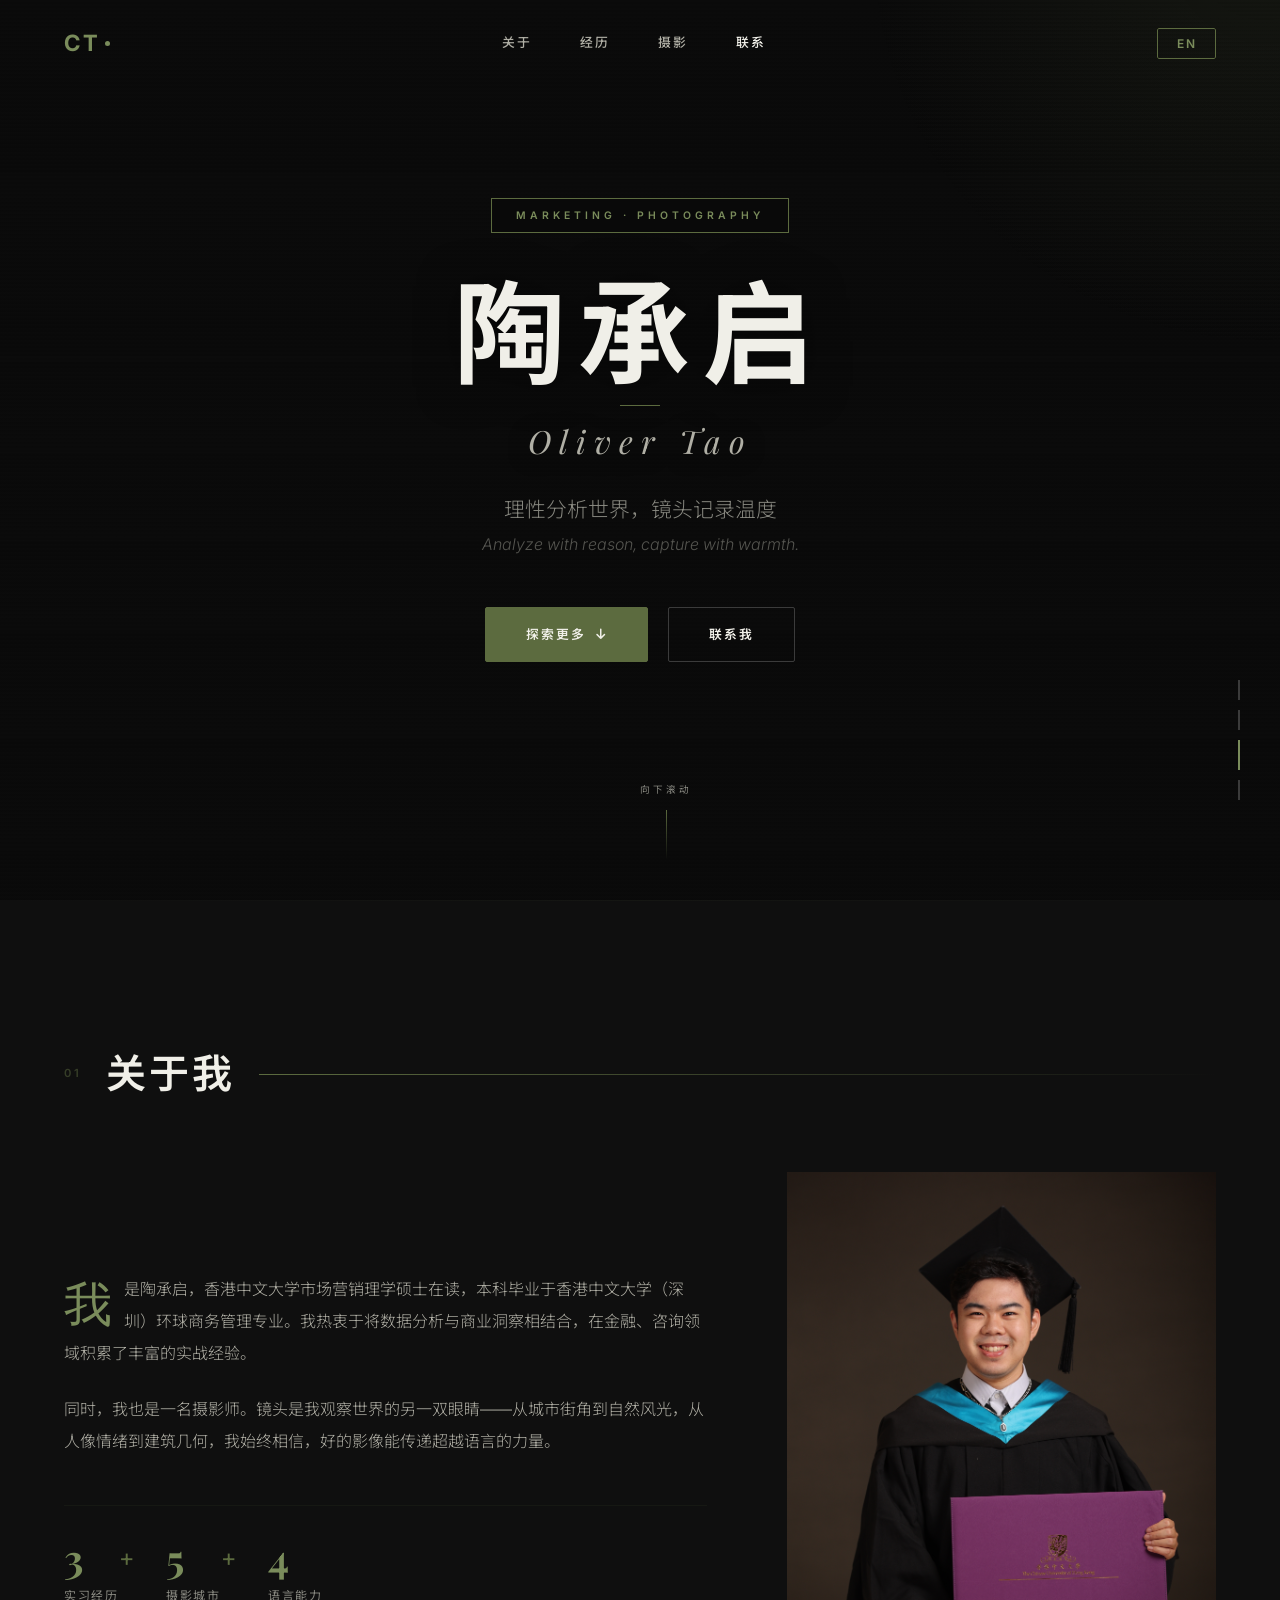
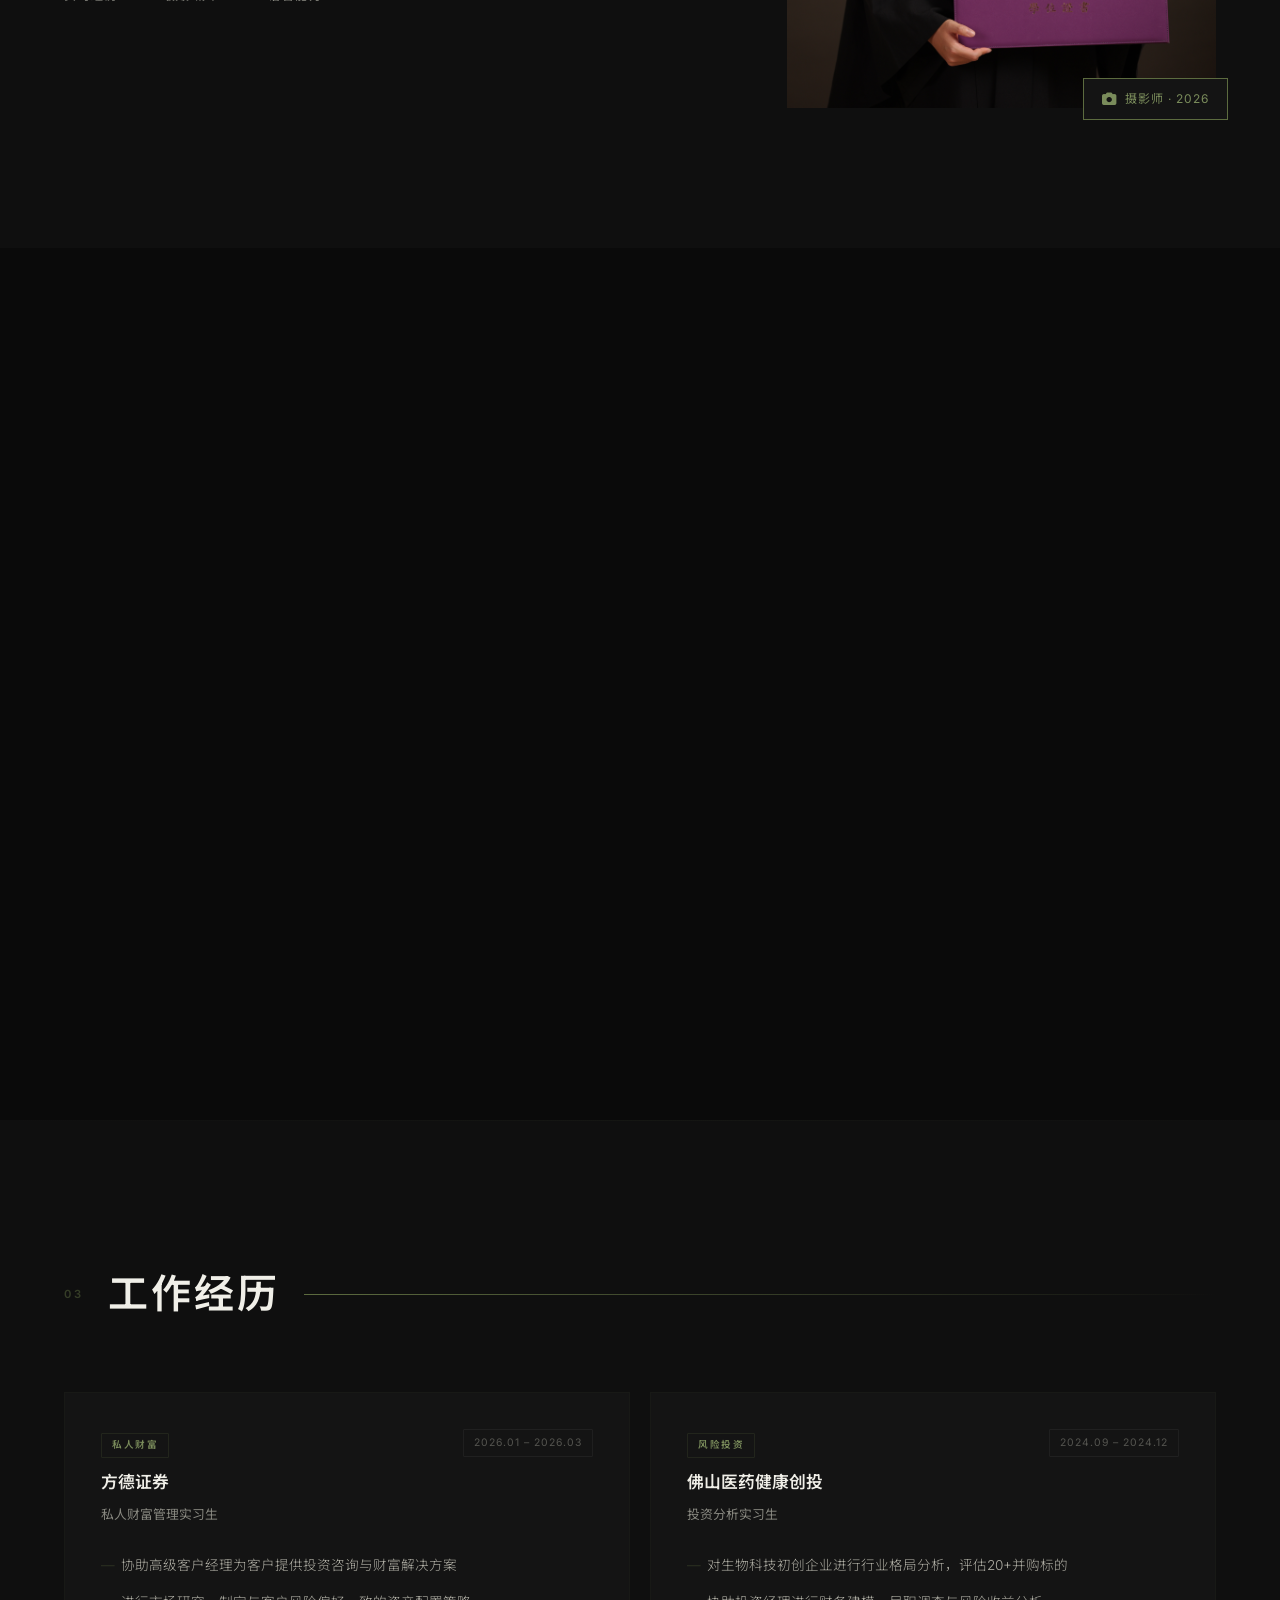
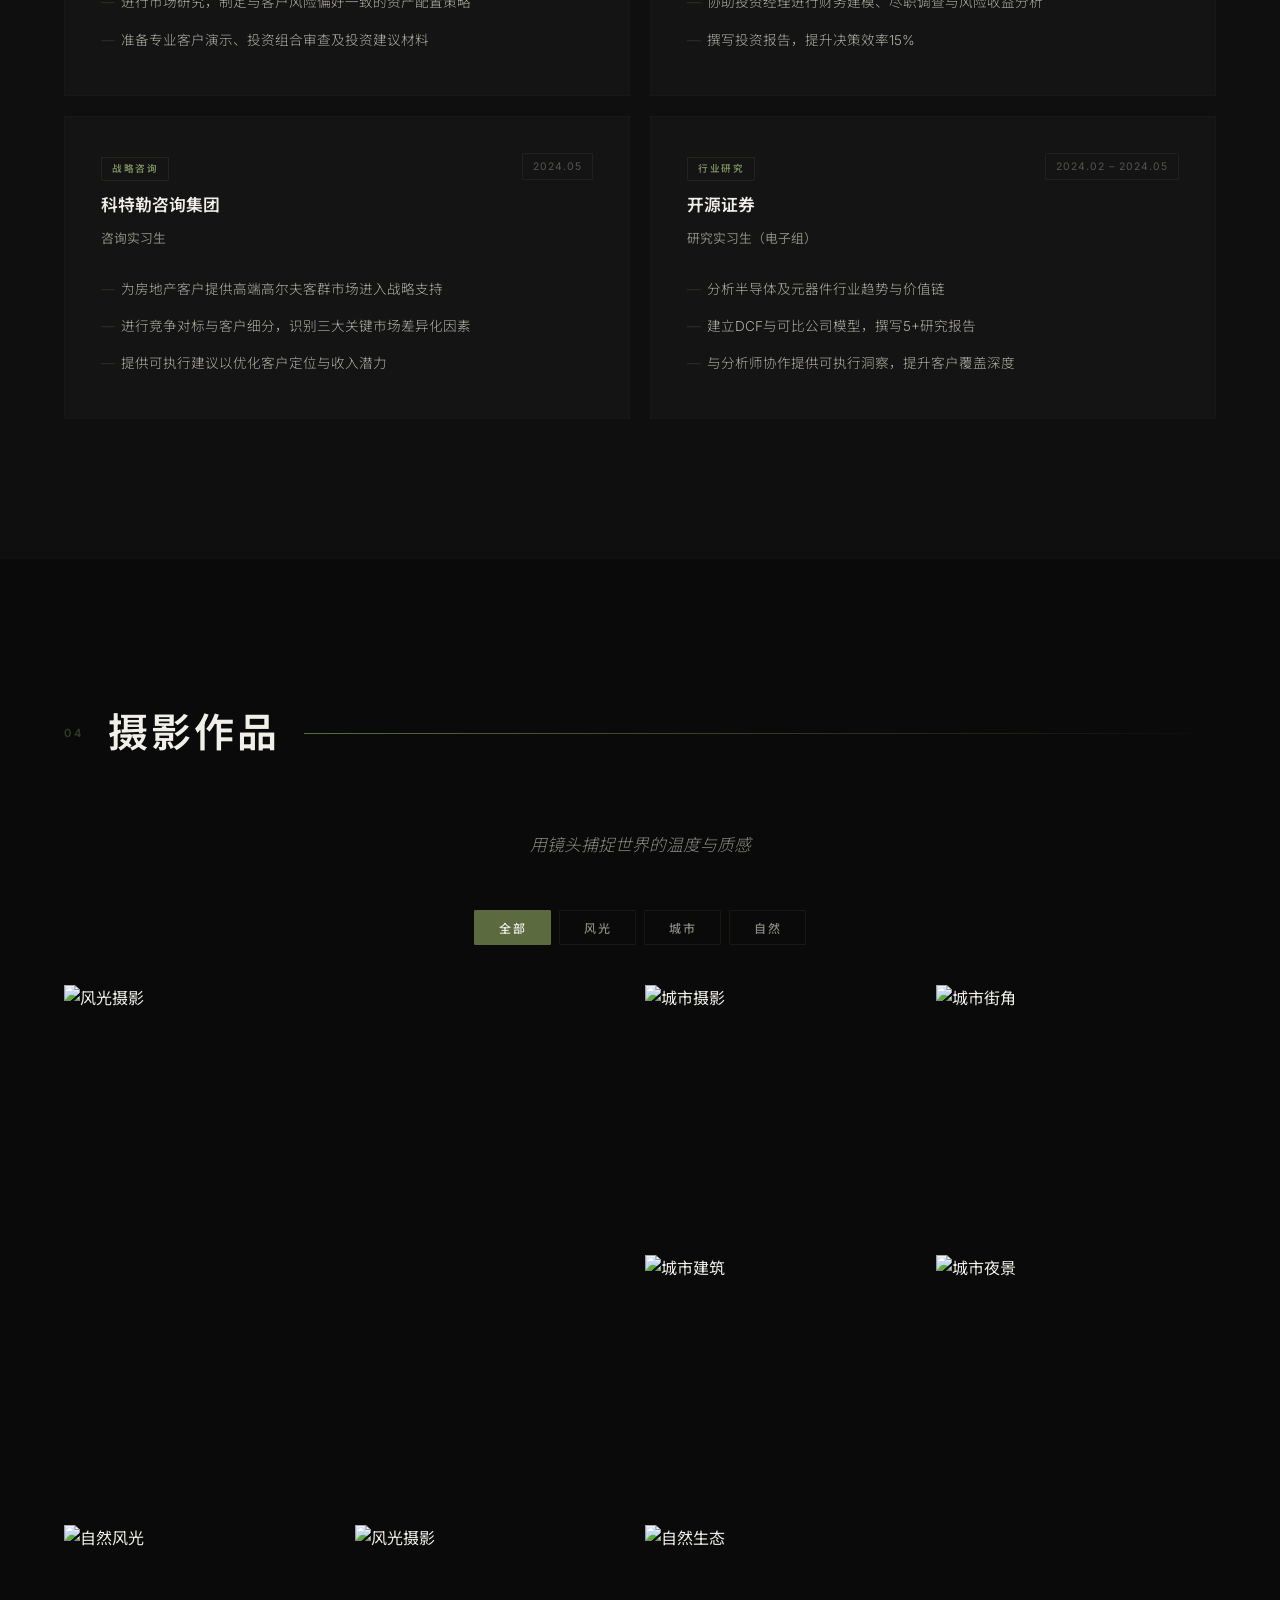
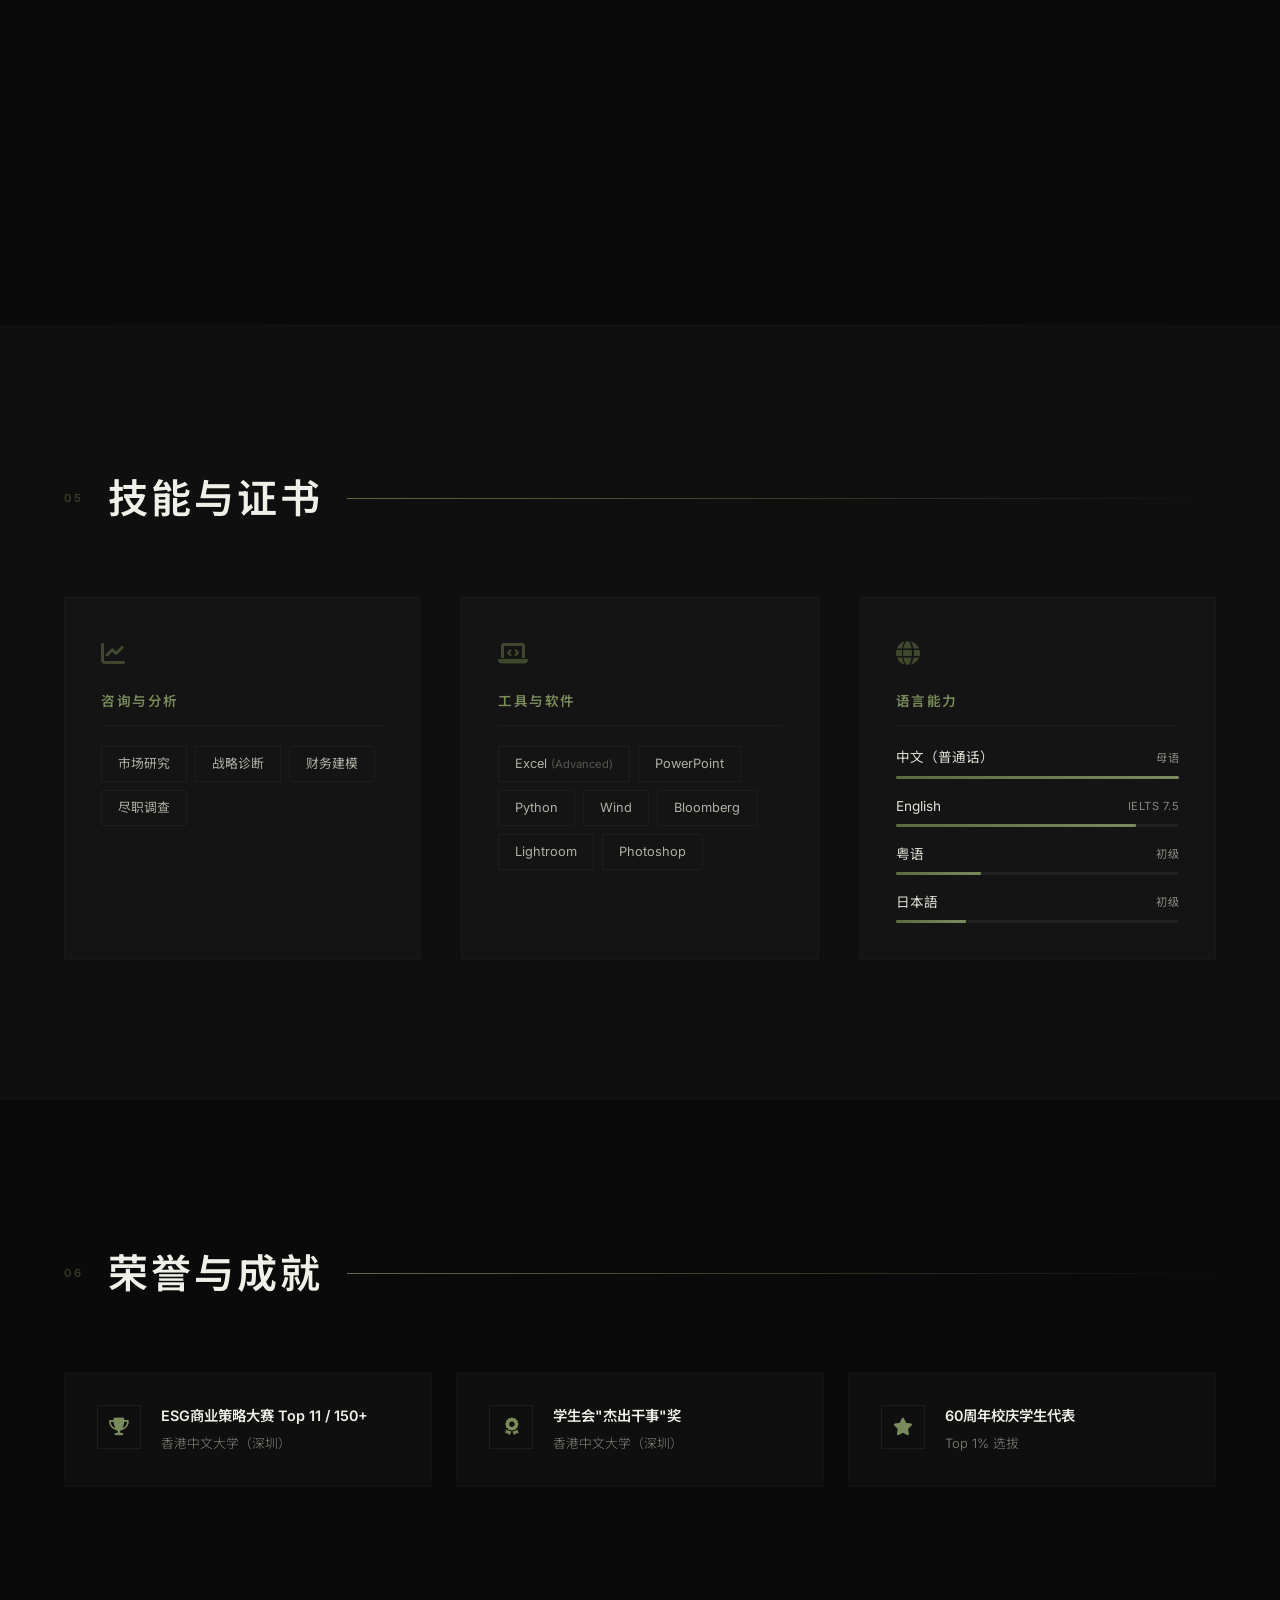
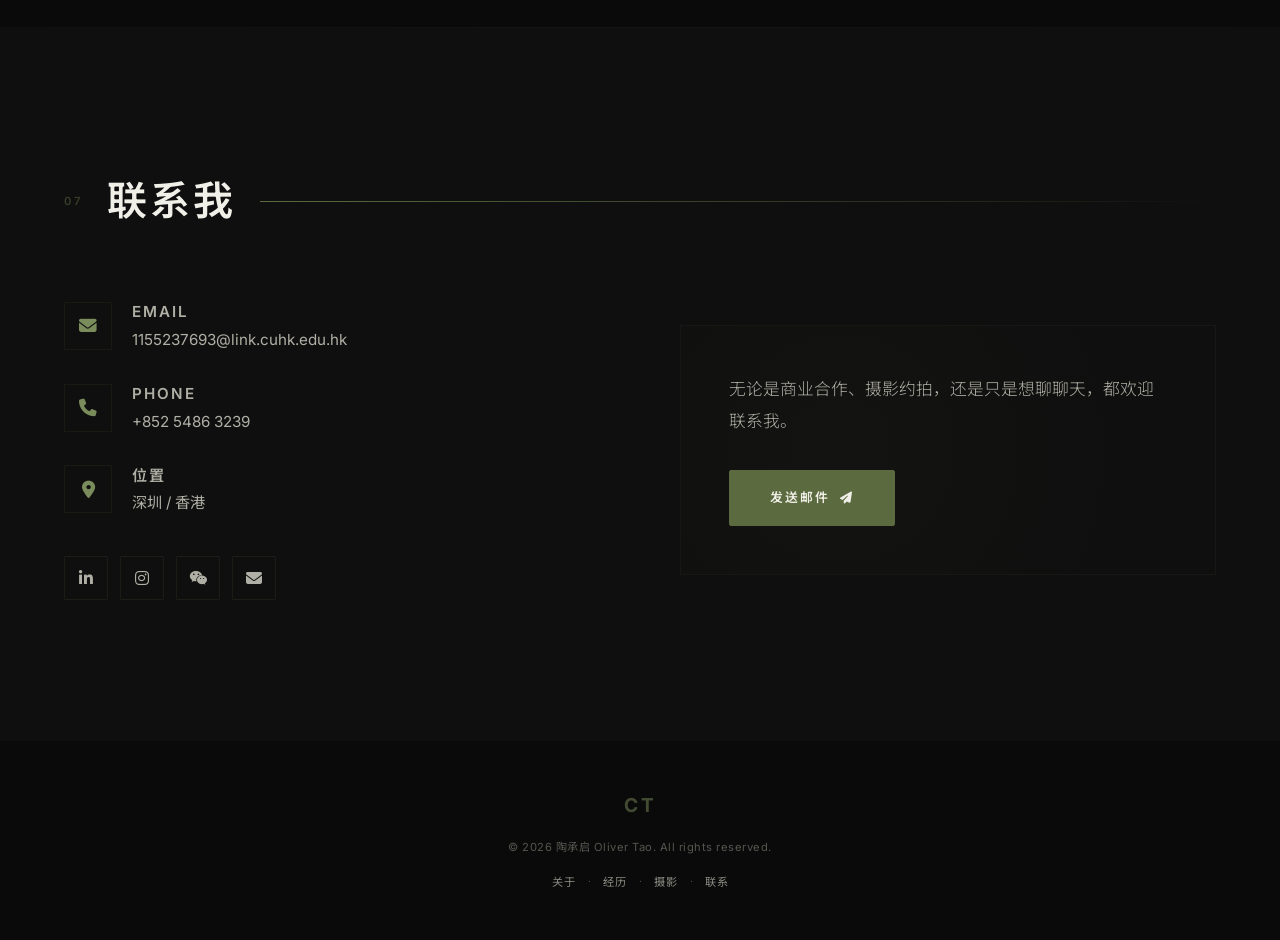
==== index.html @ e625e2eb "Initial commit - personal website" ====
<!DOCTYPE html>
<html lang="zh-CN">
<head>
    <meta charset="UTF-8">
    <meta name="viewport" content="width=device-width, initial-scale=1.0">
    <title>陶承启 | Oliver Tao</title>
    <link rel="stylesheet" href="style.css">
    <link rel="preconnect" href="https://fonts.googleapis.com">
    <link rel="preconnect" href="https://fonts.gstatic.com" crossorigin>
    <link href="https://fonts.googleapis.com/css2?family=Inter:wght@200;300;400;500;600;700&family=Noto+Sans+SC:wght@300;400;500;600;700&family=Playfair+Display:ital,wght@0,400;0,600;1,400&display=swap" rel="stylesheet">
    <link rel="stylesheet" href="https://cdnjs.cloudflare.com/ajax/libs/font-awesome/6.5.0/css/all.min.css">
</head>
<body>

    <!-- ============================================
         Cursor Follower
         ============================================ -->
    <div class="cursor-follower" id="cursorFollower"></div>

    <!-- ============================================
         Navigation
         ============================================ -->
    <nav class="navbar" id="navbar">
        <div class="nav-container">
            <a href="#hero" class="nav-logo">
                <span class="logo-text">CT</span>
                <span class="logo-dot"></span>
            </a>
            <div class="nav-links" id="navLinks">
                <a href="#about" data-i18n="nav.about" class="nav-link">关于</a>
                <a href="#experience" data-i18n="nav.experience" class="nav-link">经历</a>
                <a href="#photography" data-i18n="nav.photography" class="nav-link">摄影</a>
                <a href="#contact" data-i18n="nav.contact" class="nav-link">联系</a>
            </div>
            <div class="nav-right">
                <button class="lang-toggle" id="langToggle">
                    <span class="lang-current">EN</span>
                    <span class="lang-bg"></span>
                </button>
                <button class="menu-toggle" id="menuToggle" aria-label="Menu">
                    <span></span>
                    <span></span>
                    <span></span>
                </button>
            </div>
        </div>
    </nav>

    <!-- ============================================
         Hero Section
         ============================================ -->
    <section class="hero" id="hero">
        <div class="hero-slideshow" id="heroSlideshow">
            <div class="hero-slide active" style="background-image: url('images/DSC054310103.jpg');"></div>
            <div class="hero-slide" style="background-image: url('images/DSC05738-0111.JPG');"></div>
            <div class="hero-slide" style="background-image: url('images/DSC06555-0329.JPG');"></div>
            <div class="hero-slide" style="background-image: url('images/001-0429.JPG');"></div>
        </div>


        <div class="hero-overlay"></div>
        <div class="hero-gradient"></div>

        <div class="hero-content">
            <div class="hero-badge" data-i18n="hero.badge">MARKETING · PHOTOGRAPHY</div>
            <h1 class="hero-name">
                <span class="hero-name-chinese">陶承启</span>
                <span class="hero-name-divider"></span>
                <span class="hero-name-english">Oliver Tao</span>
            </h1>
            <p class="hero-tagline" data-i18n="hero.tagline">理性分析世界，镜头记录温度</p>
            <p class="hero-tagline-en" data-i18n="hero.taglineEn">Analyze with reason, capture with warmth.</p>
            <div class="hero-actions">
                <a href="#about" class="btn btn-primary" data-i18n="hero.explore">
                    <span>探索更多</span>
                    <i class="fas fa-arrow-down"></i>
                </a>
                <a href="#contact" class="btn btn-outline" data-i18n="hero.contact">
                    <span>联系我</span>
                </a>
            </div>
        </div>

        <div class="hero-scroll">
            <span data-i18n="hero.scroll">向下滚动</span>
            <div class="scroll-line"></div>
        </div>

        <div class="hero-slide-indicators" id="slideIndicators">
            <span class="indicator active"></span>
            <span class="indicator"></span>
            <span class="indicator"></span>
            <span class="indicator"></span>
        </div>
    </section>

    <!-- ============================================
         About Section
         ============================================ -->
    <section class="section about" id="about">
        <div class="container">
            <div class="section-header reveal">
                <span class="section-number">01</span>
                <h2 data-i18n="about.title">关于我</h2>
                <div class="section-line"></div>
            </div>
            <div class="about-grid">
                <div class="about-text reveal">
                    <p data-i18n="about.p1">
                        我是陶承启，香港中文大学市场营销理学硕士在读，本科毕业于香港中文大学（深圳）环球商务管理专业。我热衷于将数据分析与商业洞察相结合，在金融、咨询领域积累了丰富的实战经验。
                    </p>
                    <p data-i18n="about.p2">
                        同时，我也是一名摄影师。镜头是我观察世界的另一双眼睛——从城市街角到自然风光，从人像情绪到建筑几何，我始终相信，好的影像能传递超越语言的力量。
                    </p>
                    <div class="about-stats">
                        <div class="stat reveal">
                            <span class="stat-number" data-count="3">0</span>
                            <span class="stat-plus">+</span>
                            <span class="stat-label" data-i18n="about.stat1">实习经历</span>
                        </div>
                        <div class="stat reveal">
                            <span class="stat-number" data-count="5">0</span>
                            <span class="stat-plus">+</span>
                            <span class="stat-label" data-i18n="about.stat2">摄影城市</span>
                        </div>
                        <div class="stat reveal">
                            <span class="stat-number" data-count="4">0</span>
                            <span class="stat-label" data-i18n="about.stat3">语言能力</span>
                        </div>
                    </div>
                </div>
                <div class="about-image reveal">
                    <div class="image-frame">
                        <img src="个人照/953A0208.JPG" alt="Oliver Tao" class="about-photo" loading="lazy">
                        <div class="image-frame-border"></div>
                        <div class="image-frame-corner top-left"></div>
                        <div class="image-frame-corner top-right"></div>
                        <div class="image-frame-corner bottom-left"></div>
                        <div class="image-frame-corner bottom-right"></div>
                    </div>
                    <div class="about-image-badge">
                        <i class="fas fa-camera"></i>
                        <span data-i18n="about.photoBadge">摄影师 · 2026</span>
                    </div>
                </div>
            </div>
        </div>
    </section>

    <!-- ============================================
         Education Section
         ============================================ -->
    <section class="section education" id="education">
        <div class="container">
            <div class="section-header reveal">
                <span class="section-number">02</span>
                <h2 data-i18n="education.title">教育背景</h2>
                <div class="section-line"></div>
            </div>
            <div class="timeline reveal">
                <div class="timeline-item">
                    <div class="timeline-dot"></div>
                    <div class="timeline-content">
                        <div class="timeline-date">2025 – 2026</div>
                        <div class="timeline-icon"><i class="fas fa-graduation-cap"></i></div>
                        <h3 data-i18n="education.cuhk.title">香港中文大学</h3>
                        <p class="timeline-sub" data-i18n="education.cuhk.degree">市场营销理学硕士</p>
                        <p class="timeline-desc" data-i18n="education.cuhk.desc">香港 · 主修：战略管理、财务决策、数据分析</p>
                    </div>
                </div>
                <div class="timeline-item">
                    <div class="timeline-dot"></div>
                    <div class="timeline-content">
                        <div class="timeline-date">2021 – 2025</div>
                        <div class="timeline-icon"><i class="fas fa-university"></i></div>
                        <h3 data-i18n="education.cuhksz.title">香港中文大学（深圳）</h3>
                        <p class="timeline-sub" data-i18n="education.cuhksz.degree">环球商务管理学士</p>
                        <p class="timeline-desc" data-i18n="education.cuhksz.desc">深圳 · GPA前15% · 校庆学生代表（Top 1%）</p>
                        <p class="timeline-desc exchange" data-i18n="education.cuhksz.exchange">交换：鲁汶大学（比利时，全球Top 50）</p>
                    </div>
                </div>
            </div>
        </div>
    </section>

    <!-- ============================================
         Experience Section
         ============================================ -->
    <section class="section experience" id="experience">
        <div class="container">
            <div class="section-header reveal">
                <span class="section-number">03</span>
                <h2 data-i18n="experience.title">工作经历</h2>
                <div class="section-line"></div>
            </div>
            <div class="experience-grid">
                <div class="exp-card reveal" style="--delay: 0.1s;">
                    <div class="exp-card-bg"></div>
                    <div class="exp-header">
                        <div class="exp-company">
                            <span class="exp-tag" data-i18n="experience.forthright.tag">私人财富</span>
                            <h3 data-i18n="experience.forthright.company">方德证券</h3>
                            <span class="exp-role" data-i18n="experience.forthright.role">私人财富管理实习生</span>
                        </div>
                        <span class="exp-date">2026.01 – 2026.03</span>
                    </div>
                    <ul class="exp-details">
                        <li data-i18n="experience.forthright.d1">协助高级客户经理为客户提供投资咨询与财富解决方案</li>
                        <li data-i18n="experience.forthright.d2">进行市场研究，制定与客户风险偏好一致的资产配置策略</li>
                        <li data-i18n="experience.forthright.d3">准备专业客户演示、投资组合审查及投资建议材料</li>
                    </ul>
                </div>

                <div class="exp-card reveal" style="--delay: 0.2s;">
                    <div class="exp-card-bg"></div>
                    <div class="exp-header">
                        <div class="exp-company">
                            <span class="exp-tag" data-i18n="experience.foshan.tag">风险投资</span>
                            <h3 data-i18n="experience.foshan.company">佛山医药健康创投</h3>
                            <span class="exp-role" data-i18n="experience.foshan.role">投资分析实习生</span>
                        </div>
                        <span class="exp-date">2024.09 – 2024.12</span>
                    </div>
                    <ul class="exp-details">
                        <li data-i18n="experience.foshan.d1">对生物科技初创企业进行行业格局分析，评估20+并购标的</li>
                        <li data-i18n="experience.foshan.d2">协助投资经理进行财务建模、尽职调查与风险收益分析</li>
                        <li data-i18n="experience.foshan.d3">撰写投资报告，提升决策效率15%</li>
                    </ul>
                </div>

                <div class="exp-card reveal" style="--delay: 0.3s;">
                    <div class="exp-card-bg"></div>
                    <div class="exp-header">
                        <div class="exp-company">
                            <span class="exp-tag" data-i18n="experience.kotler.tag">战略咨询</span>
                            <h3 data-i18n="experience.kotler.company">科特勒咨询集团</h3>
                            <span class="exp-role" data-i18n="experience.kotler.role">咨询实习生</span>
                        </div>
                        <span class="exp-date">2024.05</span>
                    </div>
                    <ul class="exp-details">
                        <li data-i18n="experience.kotler.d1">为房地产客户提供高端高尔夫客群市场进入战略支持</li>
                        <li data-i18n="experience.kotler.d2">进行竞争对标与客户细分，识别三大关键市场差异化因素</li>
                        <li data-i18n="experience.kotler.d3">提供可执行建议以优化客户定位与收入潜力</li>
                    </ul>
                </div>

                <div class="exp-card reveal" style="--delay: 0.4s;">
                    <div class="exp-card-bg"></div>
                    <div class="exp-header">
                        <div class="exp-company">
                            <span class="exp-tag" data-i18n="experience.kaiyuan.tag">行业研究</span>
                            <h3 data-i18n="experience.kaiyuan.company">开源证券</h3>
                            <span class="exp-role" data-i18n="experience.kaiyuan.role">研究实习生（电子组）</span>
                        </div>
                        <span class="exp-date">2024.02 – 2024.05</span>
                    </div>
                    <ul class="exp-details">
                        <li data-i18n="experience.kaiyuan.d1">分析半导体及元器件行业趋势与价值链</li>
                        <li data-i18n="experience.kaiyuan.d2">建立DCF与可比公司模型，撰写5+研究报告</li>
                        <li data-i18n="experience.kaiyuan.d3">与分析师协作提供可执行洞察，提升客户覆盖深度</li>
                    </ul>
                </div>
            </div>
        </div>
    </section>

    <!-- ============================================
         Photography Section
         ============================================ -->
    <section class="section photography" id="photography">
        <div class="container">
            <div class="section-header reveal">
                <span class="section-number">04</span>
                <h2 data-i18n="photography.title">摄影作品</h2>
                <div class="section-line"></div>
            </div>
            <p class="section-subtitle reveal" data-i18n="photography.subtitle">用镜头捕捉世界的温度与质感</p>

            <!-- Filter Tags -->
            <div class="photo-filters reveal">
                <button class="filter-btn active" data-filter="all" data-i18n="photography.filterAll">全部</button>
                <button class="filter-btn" data-filter="landscape" data-i18n="photography.filterLandscape">风光</button>
                <button class="filter-btn" data-filter="city" data-i18n="photography.filterCity">城市</button>
                <button class="filter-btn" data-filter="nature" data-i18n="photography.filterNature">自然</button>
            </div>

            <div class="photo-gallery reveal" id="photoGallery">
                <div class="gallery-item gallery-item-wide" data-category="landscape">
                    <img src="images/DSC054310103.jpg" alt="风光摄影" class="gallery-img" loading="lazy">
                    <div class="gallery-overlay">
                        <div class="gallery-overlay-content">
                            <span class="gallery-title">风光一瞥</span>
                            <span class="gallery-cat" data-i18n="photography.filterLandscape">风光</span>
                            <span class="gallery-year">2024</span>
                        </div>
                    </div>
                </div>
                <div class="gallery-item" data-category="city">
                    <img src="images/DSC05738-0111.JPG" alt="城市摄影" class="gallery-img" loading="lazy">
                    <div class="gallery-overlay">
                        <div class="gallery-overlay-content">
                            <span class="gallery-title">城市光影</span>
                            <span class="gallery-cat" data-i18n="photography.filterCity">城市</span>
                            <span class="gallery-year">2024</span>
                        </div>
                    </div>
                </div>
                <div class="gallery-item" data-category="city">
                    <img src="images/DSC06555-0329.JPG" alt="城市街角" class="gallery-img" loading="lazy">
                    <div class="gallery-overlay">
                        <div class="gallery-overlay-content">
                            <span class="gallery-title">街角故事</span>
                            <span class="gallery-cat" data-i18n="photography.filterCity">城市</span>
                            <span class="gallery-year">2024</span>
                        </div>
                    </div>
                </div>
                <div class="gallery-item" data-category="city">
                    <img src="images/001-0429.JPG" alt="城市建筑" class="gallery-img" loading="lazy">
                    <div class="gallery-overlay">
                        <div class="gallery-overlay-content">
                            <span class="gallery-title">建筑几何</span>
                            <span class="gallery-cat" data-i18n="photography.filterCity">城市</span>
                            <span class="gallery-year">2024</span>
                        </div>
                    </div>
                </div>
                <div class="gallery-item" data-category="city">
                    <img src="images/DSC058110117.jpg" alt="城市夜景" class="gallery-img" loading="lazy">
                    <div class="gallery-overlay">
                        <div class="gallery-overlay-content">
                            <span class="gallery-title">夜色迷离</span>
                            <span class="gallery-cat" data-i18n="photography.filterCity">城市</span>
                            <span class="gallery-year">2024</span>
                        </div>
                    </div>
                </div>
                <div class="gallery-item" data-category="nature">
                    <img src="images/DSC061640301.jpg" alt="自然风光" class="gallery-img" loading="lazy">
                    <div class="gallery-overlay">
                        <div class="gallery-overlay-content">
                            <span class="gallery-title">自然之美</span>
                            <span class="gallery-cat" data-i18n="photography.filterNature">自然</span>
                            <span class="gallery-year">2024</span>
                        </div>
                    </div>
                </div>
                <div class="gallery-item" data-category="landscape">
                    <img src="images/DSC071650405.jpg" alt="风光摄影" class="gallery-img" loading="lazy">
                    <div class="gallery-overlay">
                        <div class="gallery-overlay-content">
                            <span class="gallery-title">山川远眺</span>
                            <span class="gallery-cat" data-i18n="photography.filterLandscape">风光</span>
                            <span class="gallery-year">2024</span>
                        </div>
                    </div>
                </div>
                <div class="gallery-item" data-category="nature">
                    <img src="images/DSC073580406.jpg" alt="自然生态" class="gallery-img" loading="lazy">
                    <div class="gallery-overlay">
                        <div class="gallery-overlay-content">
                            <span class="gallery-title">静谧自然</span>
                            <span class="gallery-cat" data-i18n="photography.filterNature">自然</span>
                            <span class="gallery-year">2024</span>
                        </div>
                    </div>
                </div>
            </div>

        </div>
    </section>

    <!-- ============================================
         Lightbox
         ============================================ -->
    <div class="lightbox" id="lightbox">
        <button class="lightbox-close" id="lightboxClose">&times;</button>
        <button class="lightbox-nav lightbox-prev" id="lightboxPrev">
            <i class="fas fa-chevron-left"></i>
        </button>
        <div class="lightbox-content">
            <img src="" alt="" class="lightbox-image" id="lightboxImage">
            <div class="lightbox-caption" id="lightboxCaption"></div>
        </div>
        <button class="lightbox-nav lightbox-next" id="lightboxNext">
            <i class="fas fa-chevron-right"></i>
        </button>
    </div>

    <!-- ============================================
         Skills Section
         ============================================ -->
    <section class="section skills" id="skills">
        <div class="container">
            <div class="section-header reveal">
                <span class="section-number">05</span>
                <h2 data-i18n="skills.title">技能与证书</h2>
                <div class="section-line"></div>
            </div>
            <div class="skills-grid">
                <div class="skill-category reveal" style="--delay: 0.1s;">
                    <div class="skill-icon"><i class="fas fa-chart-line"></i></div>
                    <h3 data-i18n="skills.consulting.title">咨询与分析</h3>
                    <div class="skill-tags">
                        <span data-i18n="skills.consulting.s1">市场研究</span>
                        <span data-i18n="skills.consulting.s2">战略诊断</span>
                        <span data-i18n="skills.consulting.s3">财务建模</span>
                        <span data-i18n="skills.consulting.s4">尽职调查</span>
                    </div>
                </div>
                <div class="skill-category reveal" style="--delay: 0.2s;">
                    <div class="skill-icon"><i class="fas fa-laptop-code"></i></div>
                    <h3 data-i18n="skills.tools.title">工具与软件</h3>
                    <div class="skill-tags">
                        <span>Excel <em>(Advanced)</em></span>
                        <span>PowerPoint</span>
                        <span>Python</span>
                        <span>Wind</span>
                        <span>Bloomberg</span>
                        <span>Lightroom</span>
                        <span>Photoshop</span>
                    </div>
                </div>
                <div class="skill-category reveal" style="--delay: 0.3s;">
                    <div class="skill-icon"><i class="fas fa-globe"></i></div>
                    <h3 data-i18n="skills.languages.title">语言能力</h3>
                    <div class="skill-lang">
                        <div class="lang-item">
                            <div class="lang-info">
                                <span class="lang-name" data-i18n="skills.languages.l1">中文（普通话）</span>
                                <span class="lang-level" data-i18n="skills.languages.l1l">母语</span>
                            </div>
                            <div class="lang-bar">
                                <div class="lang-bar-fill" style="width: 100%;"></div>
                            </div>
                        </div>
                        <div class="lang-item">
                            <div class="lang-info">
                                <span class="lang-name">English</span>
                                <span class="lang-level">IELTS 7.5</span>
                            </div>
                            <div class="lang-bar">
                                <div class="lang-bar-fill" style="width: 85%;"></div>
                            </div>
                        </div>
                        <div class="lang-item">
                            <div class="lang-info">
                                <span class="lang-name" data-i18n="skills.languages.l3">粤语</span>
                                <span class="lang-level" data-i18n="skills.languages.l3l">初级</span>
                            </div>
                            <div class="lang-bar">
                                <div class="lang-bar-fill" style="width: 30%;"></div>
                            </div>
                        </div>
                        <div class="lang-item">
                            <div class="lang-info">
                                <span class="lang-name">日本語</span>
                                <span class="lang-level" data-i18n="skills.languages.l4l">初级</span>
                            </div>
                            <div class="lang-bar">
                                <div class="lang-bar-fill" style="width: 25%;"></div>
                            </div>
                        </div>
                    </div>
                </div>
            </div>
        </div>
    </section>

    <!-- ============================================
         Leadership & Achievements Section
         ============================================ -->
    <section class="section achievements" id="achievements">
        <div class="container">
            <div class="section-header reveal">
                <span class="section-number">06</span>
                <h2 data-i18n="achievements.title">荣誉与成就</h2>
                <div class="section-line"></div>
            </div>
            <div class="achievements-grid reveal">
                <div class="achievement-card">
                    <div class="achievement-icon"><i class="fas fa-trophy"></i></div>
                    <div class="achievement-content">
                        <h4 data-i18n="achievements.a1">ESG商业策略大赛 Top 11 / 150+</h4>
                        <p data-i18n="achievements.a1d">香港中文大学（深圳）</p>
                    </div>
                </div>
                <div class="achievement-card">
                    <div class="achievement-icon"><i class="fas fa-award"></i></div>
                    <div class="achievement-content">
                        <h4 data-i18n="achievements.a2">学生会"杰出干事"奖</h4>
                        <p data-i18n="achievements.a2d">香港中文大学（深圳）</p>
                    </div>
                </div>
                <div class="achievement-card">
                    <div class="achievement-icon"><i class="fas fa-star"></i></div>
                    <div class="achievement-content">
                        <h4 data-i18n="achievements.a3">60周年校庆学生代表</h4>
                        <p data-i18n="achievements.a3d">Top 1% 选拔</p>
                    </div>
                </div>
            </div>
        </div>
    </section>

    <!-- ============================================
         Contact Section
         ============================================ -->
    <section class="section contact" id="contact">
        <div class="container">
            <div class="section-header reveal">
                <span class="section-number">07</span>
                <h2 data-i18n="contact.title">联系我</h2>
                <div class="section-line"></div>
            </div>
            <div class="contact-content reveal">
                <div class="contact-info">
                    <div class="contact-item">
                        <div class="contact-icon"><i class="fas fa-envelope"></i></div>
                        <div class="contact-text">
                            <span class="contact-label">Email</span>
                            <a href="mailto:1155237693@link.cuhk.edu.hk">1155237693@link.cuhk.edu.hk</a>
                        </div>
                    </div>
                    <div class="contact-item">
                        <div class="contact-icon"><i class="fas fa-phone"></i></div>
                        <div class="contact-text">
                            <span class="contact-label">Phone</span>
                            <a href="tel:+85254863239">+852 5486 3239</a>
                        </div>
                    </div>
                    <div class="contact-item">
                        <div class="contact-icon"><i class="fas fa-map-marker-alt"></i></div>
                        <div class="contact-text">
                            <span class="contact-label" data-i18n="contact.locationLabel">位置</span>
                            <span data-i18n="contact.location">深圳 / 香港</span>
                        </div>
                    </div>
                    <div class="contact-social">
                        <a href="#" class="social-link" aria-label="LinkedIn">
                            <i class="fab fa-linkedin-in"></i>
                        </a>
                        <a href="#" class="social-link" aria-label="Instagram">
                            <i class="fab fa-instagram"></i>
                        </a>
                        <a href="#" class="social-link" aria-label="WeChat">
                            <i class="fab fa-weixin"></i>
                        </a>
                        <a href="#" class="social-link" aria-label="Email">
                            <i class="fas fa-envelope"></i>
                        </a>
                    </div>
                </div>
                <div class="contact-cta">
                    <div class="contact-cta-bg"></div>
                    <p data-i18n="contact.cta">无论是商业合作、摄影约拍，还是只是想聊聊天，都欢迎联系我。</p>
                    <a href="mailto:1155237693@link.cuhk.edu.hk" class="btn btn-primary">
                        <span data-i18n="contact.sendEmail">发送邮件</span>
                        <i class="fas fa-paper-plane"></i>
                    </a>
                </div>
            </div>
        </div>
    </section>

    <!-- ============================================
         Footer
         ============================================ -->
    <footer class="footer">
        <div class="container">
            <div class="footer-content">
                <div class="footer-logo">CT</div>
                <p>&copy; 2026 陶承启 Oliver Tao. All rights reserved.</p>
                <div class="footer-links">
                    <a href="#about" data-i18n="nav.about">关于</a>
                    <span class="footer-divider">·</span>
                    <a href="#experience" data-i18n="nav.experience">经历</a>
                    <span class="footer-divider">·</span>
                    <a href="#photography" data-i18n="nav.photography">摄影</a>
                    <span class="footer-divider">·</span>
                    <a href="#contact" data-i18n="nav.contact">联系</a>
                </div>
            </div>
        </div>
    </footer>

    <script src="script.js"></script>
</body>
</html>
---- style.css ----
/* ============================================
    Personal Website - Oliver Tao
   Color Scheme: Black (#0a0a0a) & Olive Green (#5c6b3f, #7a8c5b)
   Typography: Inter, Noto Sans SC, Playfair Display
   ============================================ */

/* CSS Variables */
:root {
    --black: #0a0a0a;
    --black-2: #0f0f0f;
    --black-3: #141414;
    --black-4: #1a1a1a;
    --dark: #1e1e1e;
    --olive: #5c6b3f;
    --olive-light: #7a8c5b;
    --olive-dark: #4a5732;
    --olive-glow: rgba(92, 107, 63, 0.25);
    --olive-glow-soft: rgba(92, 107, 63, 0.08);
    --white: #f0efe8;
    --white-2: #e0dfd5;
    --gray: #888880;
    --gray-light: #b0afa5;
    --gray-dark: #555550;
    --transition: all 0.5s cubic-bezier(0.25, 0.46, 0.45, 0.94);
    --transition-fast: all 0.3s cubic-bezier(0.25, 0.46, 0.45, 0.94);
    --transition-slow: all 0.8s cubic-bezier(0.25, 0.46, 0.45, 0.94);
    --font-sans: 'Inter', 'Noto Sans SC', -apple-system, BlinkMacSystemFont, sans-serif;
    --font-serif: 'Playfair Display', Georgia, serif;
}

/* ============================================
   Reset & Base
   ============================================ */
*, *::before, *::after {
    margin: 0;
    padding: 0;
    box-sizing: border-box;
}

html {
    scroll-behavior: smooth;
    font-size: 16px;
}

body {
    font-family: var(--font-sans);
    background-color: var(--black);
    color: var(--white);
    line-height: 1.7;
    overflow-x: hidden;
    -webkit-font-smoothing: antialiased;
    -moz-osx-font-smoothing: grayscale;
}

::selection {
    background: var(--olive);
    color: var(--white);
}

a {
    text-decoration: none;
    color: inherit;
    transition: var(--transition-fast);
}

ul {
    list-style: none;
}

img {
    max-width: 100%;
    display: block;
}

.container {
    max-width: 1200px;
    margin: 0 auto;
    padding: 0 24px;
}

/* ============================================
   Custom Cursor
   ============================================ */
.cursor-follower {
    position: fixed;
    width: 12px;
    height: 12px;
    background: var(--olive-light);
    border-radius: 50%;
    pointer-events: none;
    z-index: 9999;
    transform: translate(-50%, -50%);
    transition: width 0.3s, height 0.3s, background 0.3s, opacity 0.3s;
    mix-blend-mode: difference;
    opacity: 0;
}

.cursor-follower.active {
    width: 40px;
    height: 40px;
    background: var(--olive);
    opacity: 0.6;
}

/* ============================================
   Navigation
   ============================================ */
.navbar {
    position: fixed;
    top: 0;
    left: 0;
    width: 100%;
    z-index: 1000;
    padding: 24px 0;
    transition: var(--transition);
}

.navbar.scrolled {
    background: rgba(10, 10, 10, 0.92);
    backdrop-filter: blur(24px);
    -webkit-backdrop-filter: blur(24px);
    padding: 14px 0;
    border-bottom: 1px solid rgba(92, 107, 63, 0.1);
}

.nav-container {
    max-width: 1200px;
    margin: 0 auto;
    padding: 0 24px;
    display: flex;
    align-items: center;
    justify-content: space-between;
}

.nav-logo {
    display: flex;
    align-items: center;
    gap: 4px;
    position: relative;
}

.logo-text {
    font-size: 1.4rem;
    font-weight: 700;
    letter-spacing: 3px;
    color: var(--olive-light);
    transition: var(--transition-fast);
}

.logo-dot {
    width: 5px;
    height: 5px;
    background: var(--olive-light);
    border-radius: 50%;
    display: inline-block;
    animation: pulse 2s ease-in-out infinite;
}

@keyframes pulse {
    0%, 100% { opacity: 1; }
    50% { opacity: 0.3; }
}

.nav-links {
    display: flex;
    gap: 48px;
}

.nav-link {
    font-size: 0.8rem;
    font-weight: 500;
    letter-spacing: 2px;
    text-transform: uppercase;
    color: var(--gray-light);
    position: relative;
    padding: 6px 0;
    transition: var(--transition-fast);
}

.nav-link::after {
    content: '';
    position: absolute;
    bottom: 0;
    left: 50%;
    transform: translateX(-50%);
    width: 0;
    height: 1.5px;
    background: var(--olive-light);
    transition: width 0.4s cubic-bezier(0.25, 0.46, 0.45, 0.94);
}

.nav-link:hover {
    color: var(--white);
}

.nav-link:hover::after {
    width: 100%;
}

.nav-right {
    display: flex;
    align-items: center;
    gap: 20px;
}

/* Language Toggle */
.lang-toggle {
    position: relative;
    background: transparent;
    border: none;
    color: var(--olive-light);
    padding: 8px 20px;
    font-size: 0.75rem;
    font-weight: 600;
    letter-spacing: 1.5px;
    cursor: pointer;
    transition: var(--transition-fast);
    font-family: inherit;
    overflow: hidden;
    border-radius: 2px;
}

.lang-bg {
    position: absolute;
    top: 0;
    left: 0;
    width: 100%;
    height: 100%;
    border: 1px solid var(--olive);
    transition: var(--transition-fast);
    border-radius: 2px;
}

.lang-toggle:hover .lang-bg {
    background: var(--olive);
}

.lang-toggle:hover .lang-current {
    color: var(--white);
}

.lang-current {
    position: relative;
    z-index: 1;
    transition: var(--transition-fast);
}

/* Menu Toggle */
.menu-toggle {
    display: none;
    flex-direction: column;
    gap: 5px;
    background: none;
    border: none;
    cursor: pointer;
    padding: 4px;
    z-index: 1001;
}

.menu-toggle span {
    display: block;
    width: 24px;
    height: 1.5px;
    background: var(--white);
    transition: var(--transition-fast);
    transform-origin: center;
}

/* ============================================
   Hero Section
   ============================================ */
.hero {
    min-height: 100vh;
    display: flex;
    align-items: center;
    justify-content: center;
    position: relative;
    overflow: hidden;
}

/* Hero Slideshow */
.hero-slideshow {
    position: absolute;
    top: 0;
    left: 0;
    width: 100%;
    height: 100%;
    z-index: 0;
}

.hero-slide {
    position: absolute;
    top: 0;
    left: 0;
    width: 100%;
    height: 100%;
    background-size: cover;
    background-position: center;
    opacity: 0;
    transition: opacity 1.5s cubic-bezier(0.25, 0.46, 0.45, 0.94);
    will-change: opacity;
}

.hero-slide.active {
    opacity: 1;
}

.hero-slide::after {
    content: '';
    position: absolute;
    top: 0;
    left: 0;
    width: 100%;
    height: 100%;
    background: linear-gradient(
        to bottom,
        rgba(10, 10, 10, 0.6) 0%,
        rgba(10, 10, 10, 0.4) 40%,
        rgba(10, 10, 10, 0.7) 70%,
        rgba(10, 10, 10, 0.95) 100%
    );
}

.hero-overlay {
    position: absolute;
    top: 0;
    left: 0;
    width: 100%;
    height: 100%;
    background: repeating-linear-gradient(
        0deg,
        transparent,
        transparent 2px,
        rgba(255, 255, 255, 0.008) 2px,
        rgba(255, 255, 255, 0.008) 4px
    );
    pointer-events: none;
    z-index: 1;
}

.hero-gradient {
    position: absolute;
    top: -50%;
    right: -30%;
    width: 800px;
    height: 800px;
    background: radial-gradient(circle, rgba(92, 107, 63, 0.12) 0%, transparent 70%);
    pointer-events: none;
    z-index: 1;
}

.hero-content {
    text-align: center;
    z-index: 2;
    padding: 80px 24px 120px;
    max-width: 900px;
    position: relative;
}

.hero-badge {
    display: inline-block;
    font-size: 0.65rem;
    font-weight: 600;
    letter-spacing: 4px;
    color: var(--olive-light);
    border: 1px solid var(--olive);
    padding: 8px 24px;
    margin-bottom: 40px;
    opacity: 0;
    animation: fadeInUp 0.8s ease forwards 0.3s;
    backdrop-filter: blur(4px);
    background: rgba(10, 10, 10, 0.3);
}

.hero-name {
    display: flex;
    flex-direction: column;
    align-items: center;
    gap: 8px;
    margin-bottom: 24px;
}

.hero-name-chinese {
    font-size: clamp(3.5rem, 10vw, 7rem);
    font-weight: 700;
    letter-spacing: 12px;
    line-height: 1.1;
    opacity: 0;
    animation: fadeInUp 0.8s ease forwards 0.5s;
    text-shadow: 0 2px 40px rgba(0, 0, 0, 0.5);
}

.hero-name-divider {
    width: 40px;
    height: 1px;
    background: var(--olive);
    opacity: 0;
    animation: fadeInUp 0.8s ease forwards 0.6s;
}

.hero-name-english {
    font-family: var(--font-serif);
    font-size: clamp(1.2rem, 3vw, 2rem);
    font-weight: 400;
    letter-spacing: 8px;
    color: var(--gray-light);
    font-style: italic;
    opacity: 0;
    animation: fadeInUp 0.8s ease forwards 0.7s;
    text-shadow: 0 2px 20px rgba(0, 0, 0, 0.5);
}

.hero-tagline {
    font-size: clamp(1rem, 2vw, 1.3rem);
    font-weight: 300;
    color: var(--gray);
    margin-bottom: 4px;
    opacity: 0;
    animation: fadeInUp 0.8s ease forwards 0.9s;
}

.hero-tagline-en {
    font-size: clamp(0.8rem, 1.5vw, 1rem);
    font-weight: 300;
    color: var(--gray-dark);
    font-style: italic;
    margin-bottom: 48px;
    opacity: 0;
    animation: fadeInUp 0.8s ease forwards 1.1s;
}

.hero-actions {
    display: flex;
    gap: 20px;
    justify-content: center;
    flex-wrap: wrap;
    opacity: 0;
    animation: fadeInUp 0.8s ease forwards 1.3s;
}

/* Buttons */
.btn {
    display: inline-flex;
    align-items: center;
    gap: 10px;
    padding: 16px 40px;
    font-size: 0.8rem;
    font-weight: 600;
    letter-spacing: 2px;
    text-transform: uppercase;
    cursor: pointer;
    transition: var(--transition);
    font-family: inherit;
    border: none;
    border-radius: 2px;
    position: relative;
    overflow: hidden;
}

.btn-primary {
    background: var(--olive);
    color: var(--white);
    border: 1px solid var(--olive);
}

.btn-primary::before {
    content: '';
    position: absolute;
    top: 0;
    left: -100%;
    width: 100%;
    height: 100%;
    background: linear-gradient(90deg, transparent, rgba(255, 255, 255, 0.1), transparent);
    transition: left 0.6s ease;
}

.btn-primary:hover::before {
    left: 100%;
}

.btn-primary:hover {
    background: var(--olive-light);
    border-color: var(--olive-light);
    transform: translateY(-3px);
    box-shadow: 0 12px 40px rgba(92, 107, 63, 0.3);
}

.btn-primary i {
    font-size: 0.75rem;
    transition: transform 0.3s ease;
}

.btn-primary:hover i {
    transform: translateY(2px);
}

.btn-outline {
    background: transparent;
    color: var(--white);
    border: 1px solid rgba(255, 255, 255, 0.2);
    backdrop-filter: blur(4px);
}

.btn-outline::before {
    content: '';
    position: absolute;
    top: 0;
    left: 0;
    width: 100%;
    height: 100%;
    background: rgba(92, 107, 63, 0.1);
    transform: scaleX(0);
    transform-origin: right;
    transition: transform 0.4s ease;
}

.btn-outline:hover::before {
    transform: scaleX(1);
    transform-origin: left;
}

.btn-outline:hover {
    border-color: var(--olive-light);
    color: var(--olive-light);
    transform: translateY(-3px);
}

.btn span {
    position: relative;
    z-index: 1;
}

/* Hero Scroll */
.hero-scroll {
    position: absolute;
    bottom: 40px;
    left: 50%;
    transform: translateX(-50%);
    display: flex;
    flex-direction: column;
    align-items: center;
    gap: 12px;
    opacity: 0;
    animation: fadeInUp 0.8s ease forwards 1.6s;
    z-index: 2;
}

.hero-scroll span {
    font-size: 0.6rem;
    letter-spacing: 3px;
    text-transform: uppercase;
    color: var(--gray);
}

.scroll-line {
    width: 1px;
    height: 50px;
    background: linear-gradient(to bottom, var(--olive), transparent);
    animation: scrollPulse 2s ease-in-out infinite;
}

@keyframes scrollPulse {
    0%, 100% { opacity: 0.3; transform: scaleY(1); }
    50% { opacity: 1; transform: scaleY(1.2); }
}

/* Slide Indicators */
.hero-slide-indicators {
    position: absolute;
    bottom: 100px;
    right: 40px;
    display: flex;
    flex-direction: column;
    gap: 10px;
    z-index: 2;
    opacity: 0;
    animation: fadeIn 0.8s ease forwards 1.8s;
}

.indicator {
    width: 2px;
    height: 20px;
    background: rgba(255, 255, 255, 0.2);
    transition: var(--transition-fast);
    cursor: pointer;
}

.indicator.active {
    background: var(--olive-light);
    height: 30px;
}

@keyframes fadeIn {
    from { opacity: 0; }
    to { opacity: 1; }
}

/* ============================================
   Section Common Styles
   ============================================ */
.section {
    padding: 140px 0;
    position: relative;
}

.section-header {
    display: flex;
    align-items: center;
    gap: 24px;
    margin-bottom: 64px;
}

.section-number {
    font-size: 0.7rem;
    font-weight: 600;
    letter-spacing: 3px;
    color: var(--olive);
    opacity: 0.5;
    font-family: var(--font-sans);
}

.section-header h2 {
    font-size: clamp(1.8rem, 4vw, 2.5rem);
    font-weight: 600;
    letter-spacing: 3px;
    white-space: nowrap;
}

.section-line {
    flex: 1;
    height: 1px;
    background: linear-gradient(to right, var(--olive), transparent);
}

.section-subtitle {
    text-align: center;
    color: var(--gray);
    font-size: 1.05rem;
    font-weight: 300;
    margin-bottom: 50px;
    font-style: italic;
}

/* ============================================
   About Section
   ============================================ */
.about {
    background: var(--black-2);
    position: relative;
}

.about::before {
    content: '';
    position: absolute;
    top: 0;
    left: 0;
    width: 100%;
    height: 1px;
    background: linear-gradient(to right, transparent, var(--olive-glow-soft), transparent);
}

.about-grid {
    display: grid;
    grid-template-columns: 1.2fr 0.8fr;
    gap: 80px;
    align-items: center;
}

.about-text p {
    color: var(--gray-light);
    font-size: 1rem;
    font-weight: 300;
    margin-bottom: 24px;
    line-height: 2;
}

.about-text p:first-child::first-letter {
    font-size: 3rem;
    font-family: var(--font-serif);
    color: var(--olive-light);
    float: left;
    margin-right: 12px;
    line-height: 1;
    padding-top: 4px;
}

.about-stats {
    display: flex;
    gap: 48px;
    margin-top: 48px;
    padding-top: 32px;
    border-top: 1px solid rgba(92, 107, 63, 0.1);
}

.stat {
    display: flex;
    flex-direction: column;
    position: relative;
}

.stat-number {
    font-size: 2.5rem;
    font-weight: 700;
    color: var(--olive-light);
    line-height: 1;
    font-family: var(--font-serif);
}

.stat-plus {
    font-size: 1.5rem;
    color: var(--olive);
    position: absolute;
    top: 0;
    right: -16px;
}

.stat-label {
    font-size: 0.75rem;
    color: var(--gray);
    margin-top: 8px;
    letter-spacing: 1.5px;
    text-transform: uppercase;
}

/* About Image */
.about-image {
    position: relative;
}

.image-frame {
    position: relative;
    width: 100%;
    padding-bottom: 125%;
    overflow: hidden;
}

.image-frame-border {
    position: absolute;
    top: 12px;
    left: 12px;
    right: -12px;
    bottom: -12px;
    border: 1px solid var(--olive);
    opacity: 0.3;
    z-index: 0;
    transition: var(--transition);
}

.image-frame:hover .image-frame-border {
    top: 8px;
    left: 8px;
    right: -8px;
    bottom: -8px;
    opacity: 0.5;
}

.image-frame-corner {
    position: absolute;
    width: 20px;
    height: 20px;
    z-index: 2;
    opacity: 0;
    transition: var(--transition);
}

.image-frame:hover .image-frame-corner {
    opacity: 1;
}

.image-frame-corner.top-left {
    top: -1px;
    left: -1px;
    border-top: 2px solid var(--olive-light);
    border-left: 2px solid var(--olive-light);
}

.image-frame-corner.top-right {
    top: -1px;
    right: -1px;
    border-top: 2px solid var(--olive-light);
    border-right: 2px solid var(--olive-light);
}

.image-frame-corner.bottom-left {
    bottom: -1px;
    left: -1px;
    border-bottom: 2px solid var(--olive-light);
    border-left: 2px solid var(--olive-light);
}

.image-frame-corner.bottom-right {
    bottom: -1px;
    right: -1px;
    border-bottom: 2px solid var(--olive-light);
    border-right: 2px solid var(--olive-light);
}

.about-photo {
    position: absolute;
    top: 0;
    left: 0;
    width: 100%;
    height: 100%;
    object-fit: cover;
    transition: transform 0.8s cubic-bezier(0.25, 0.46, 0.45, 0.94);
    z-index: 1;
}

.image-frame:hover .about-photo {
    transform: scale(1.05);
}

.about-image-badge {
    position: absolute;
    bottom: -12px;
    right: -12px;
    background: var(--black-3);
    border: 1px solid var(--olive);
    padding: 10px 18px;
    display: flex;
    align-items: center;
    gap: 8px;
    z-index: 3;
    font-size: 0.75rem;
    color: var(--olive-light);
    letter-spacing: 1px;
}

.about-image-badge i {
    font-size: 0.9rem;
}

/* ============================================
   Education Timeline
   ============================================ */
.education {
    background: var(--black);
}

.timeline {
    position: relative;
    padding-left: 40px;
    max-width: 700px;
}

.timeline::before {
    content: '';
    position: absolute;
    left: 15px;
    top: 0;
    bottom: 0;
    width: 1px;
    background: linear-gradient(to bottom, var(--olive), rgba(92, 107, 63, 0.1));
}

.timeline-item {
    position: relative;
    margin-bottom: 60px;
}

.timeline-item:last-child {
    margin-bottom: 0;
}

.timeline-dot {
    position: absolute;
    left: -33px;
    top: 28px;
    width: 14px;
    height: 14px;
    border-radius: 50%;
    background: var(--black);
    border: 2px solid var(--olive);
    box-shadow: 0 0 0 4px rgba(92, 107, 63, 0.15);
    z-index: 1;
    transition: var(--transition-fast);
}

.timeline-item:hover .timeline-dot {
    background: var(--olive);
    box-shadow: 0 0 0 6px rgba(92, 107, 63, 0.2);
}

.timeline-content {
    background: var(--black-2);
    padding: 32px;
    border: 1px solid rgba(92, 107, 63, 0.08);
    transition: var(--transition);
    position: relative;
    padding-left: 80px;
}

.timeline-content:hover {
    border-color: rgba(92, 107, 63, 0.25);
    transform: translateX(8px);
    background: var(--black-3);
}

.timeline-icon {
    position: absolute;
    left: 28px;
    top: 32px;
    color: var(--olive);
    font-size: 1.2rem;
    opacity: 0.6;
}

.timeline-date {
    font-size: 0.7rem;
    font-weight: 600;
    letter-spacing: 1.5px;
    color: var(--olive-light);
    margin-bottom: 10px;
}

.timeline-content h3 {
    font-size: 1.2rem;
    font-weight: 600;
    margin-bottom: 4px;
}

.timeline-sub {
    font-size: 0.9rem;
    color: var(--gray-light);
    margin-bottom: 10px;
}

.timeline-desc {
    font-size: 0.85rem;
    color: var(--gray);
    font-weight: 300;
    line-height: 1.6;
}

.timeline-desc.exchange {
    margin-top: 4px;
    color: var(--olive-light);
    font-size: 0.8rem;
}

/* ============================================
   Experience Section
   ============================================ */
.experience {
    background: var(--black-2);
    position: relative;
}

.experience::before {
    content: '';
    position: absolute;
    top: 0;
    left: 0;
    width: 100%;
    height: 1px;
    background: linear-gradient(to right, transparent, var(--olive-glow-soft), transparent);
}

.experience-grid {
    display: grid;
    grid-template-columns: 1fr 1fr;
    gap: 20px;
}

.exp-card {
    background: var(--black-3);
    padding: 36px;
    border: 1px solid rgba(92, 107, 63, 0.06);
    transition: var(--transition);
    position: relative;
    overflow: hidden;
    cursor: default;
}

.exp-card-bg {
    position: absolute;
    top: 0;
    left: 0;
    width: 100%;
    height: 100%;
    background: linear-gradient(135deg, rgba(92, 107, 63, 0.03) 0%, transparent 50%);
    opacity: 0;
    transition: var(--transition);
}

.exp-card:hover .exp-card-bg {
    opacity: 1;
}

.exp-card::before {
    content: '';
    position: absolute;
    top: 0;
    left: 0;
    width: 3px;
    height: 0;
    background: linear-gradient(to bottom, var(--olive), var(--olive-light));
    transition: height 0.5s cubic-bezier(0.25, 0.46, 0.45, 0.94);
    z-index: 1;
}

.exp-card:hover {
    border-color: rgba(92, 107, 63, 0.2);
    transform: translateY(-6px);
    box-shadow: 0 20px 60px rgba(0, 0, 0, 0.3);
}

.exp-card:hover::before {
    height: 100%;
}

.exp-header {
    display: flex;
    justify-content: space-between;
    align-items: flex-start;
    margin-bottom: 20px;
    gap: 16px;
}

.exp-tag {
    display: inline-block;
    font-size: 0.6rem;
    font-weight: 600;
    letter-spacing: 1.5px;
    text-transform: uppercase;
    color: var(--olive-light);
    border: 1px solid rgba(92, 107, 63, 0.2);
    padding: 3px 10px;
    margin-bottom: 10px;
    border-radius: 1px;
}

.exp-company h3 {
    font-size: 1.05rem;
    font-weight: 600;
    margin-bottom: 4px;
    transition: var(--transition-fast);
}

.exp-card:hover .exp-company h3 {
    color: var(--olive-light);
}

.exp-role {
    font-size: 0.8rem;
    color: var(--gray);
    font-weight: 400;
}

.exp-date {
    font-size: 0.65rem;
    color: var(--gray-dark);
    white-space: nowrap;
    letter-spacing: 1px;
    padding: 4px 10px;
    border: 1px solid rgba(255, 255, 255, 0.05);
    border-radius: 1px;
}

.exp-details li {
    font-size: 0.85rem;
    color: var(--gray-light);
    font-weight: 300;
    padding: 7px 0;
    padding-left: 20px;
    position: relative;
    line-height: 1.7;
}

.exp-details li::before {
    content: '—';
    position: absolute;
    left: 0;
    color: var(--olive);
    opacity: 0.4;
    transition: var(--transition-fast);
}

.exp-card:hover .exp-details li::before {
    opacity: 0.8;
    color: var(--olive-light);
}

/* ============================================
   Photography Section
   ============================================ */
.photography {
    background: var(--black);
}

/* Photo Filters */
.photo-filters {
    display: flex;
    justify-content: center;
    gap: 8px;
    margin-bottom: 40px;
    flex-wrap: wrap;
}

.filter-btn {
    background: transparent;
    border: 1px solid rgba(92, 107, 63, 0.15);
    color: var(--gray);
    padding: 8px 24px;
    font-size: 0.75rem;
    font-weight: 500;
    letter-spacing: 1.5px;
    cursor: pointer;
    transition: var(--transition-fast);
    font-family: inherit;
    text-transform: uppercase;
    border-radius: 1px;
}

.filter-btn:hover {
    border-color: var(--olive);
    color: var(--olive-light);
}

.filter-btn.active {
    background: var(--olive);
    border-color: var(--olive);
    color: var(--white);
}

/* Photo Gallery */
.photo-gallery {
    display: grid;
    grid-template-columns: repeat(4, 1fr);
    grid-auto-rows: 260px;
    gap: 10px;
}

.gallery-item {
    overflow: hidden;
    position: relative;
    cursor: pointer;
}

.gallery-item-wide {
    grid-column: span 2;
    grid-row: span 2;
}

.gallery-img {
    width: 100%;
    height: 100%;
    object-fit: cover;
    transition: transform 0.8s cubic-bezier(0.25, 0.46, 0.45, 0.94);
}

.gallery-item:hover .gallery-img {
    transform: scale(1.1);
}

.gallery-overlay {
    position: absolute;
    top: 0;
    left: 0;
    right: 0;
    bottom: 0;
    background: linear-gradient(to top, rgba(0,0,0,0.85) 0%, rgba(0,0,0,0.2) 50%, transparent 100%);
    opacity: 0;
    transition: all 0.5s ease;
    display: flex;
    align-items: flex-end;
}

.gallery-item:hover .gallery-overlay {
    opacity: 1;
}

.gallery-overlay-content {
    padding: 28px;
    transform: translateY(20px);
    transition: transform 0.5s ease;
}

.gallery-item:hover .gallery-overlay-content {
    transform: translateY(0);
}

.gallery-title {
    display: block;
    font-size: 1.1rem;
    font-weight: 600;
    color: var(--white);
    margin-bottom: 4px;
    letter-spacing: 1px;
}

.gallery-cat {
    display: inline-block;
    font-size: 0.6rem;
    font-weight: 500;
    letter-spacing: 2px;
    text-transform: uppercase;
    color: var(--olive-light);
    margin-right: 12px;
}

.gallery-year {
    display: inline-block;
    font-size: 0.6rem;
    color: var(--gray);
    letter-spacing: 1px;
}

/* ============================================
   Lightbox
   ============================================ */
.lightbox {
    position: fixed;
    top: 0;
    left: 0;
    width: 100%;
    height: 100%;
    background: rgba(0, 0, 0, 0.95);
    z-index: 2000;
    display: flex;
    align-items: center;
    justify-content: center;
    opacity: 0;
    pointer-events: none;
    transition: opacity 0.4s ease;
    backdrop-filter: blur(10px);
}

.lightbox.active {
    opacity: 1;
    pointer-events: all;
}

.lightbox-content {
    max-width: 85vw;
    max-height: 85vh;
    position: relative;
}

.lightbox-image {
    max-width: 100%;
    max-height: 80vh;
    object-fit: contain;
    border: 1px solid rgba(92, 107, 63, 0.1);
}

.lightbox-caption {
    text-align: center;
    padding: 16px 0;
    font-size: 0.85rem;
    color: var(--gray-light);
    letter-spacing: 1px;
}

.lightbox-close {
    position: absolute;
    top: 24px;
    right: 32px;
    background: none;
    border: none;
    color: var(--white);
    font-size: 2.5rem;
    cursor: pointer;
    transition: var(--transition-fast);
    z-index: 2001;
    width: 50px;
    height: 50px;
    display: flex;
    align-items: center;
    justify-content: center;
    opacity: 0.6;
}

.lightbox-close:hover {
    opacity: 1;
    transform: rotate(90deg);
}

.lightbox-nav {
    position: absolute;
    top: 50%;
    transform: translateY(-50%);
    background: rgba(255, 255, 255, 0.05);
    border: 1px solid rgba(255, 255, 255, 0.1);
    color: var(--white);
    width: 50px;
    height: 50px;
    display: flex;
    align-items: center;
    justify-content: center;
    cursor: pointer;
    transition: var(--transition-fast);
    font-size: 1.2rem;
    opacity: 0.5;
}

.lightbox-nav:hover {
    background: rgba(92, 107, 63, 0.2);
    border-color: var(--olive);
    opacity: 1;
}

.lightbox-prev {
    left: 24px;
}

.lightbox-next {
    right: 24px;
}

/* ============================================
   Skills Section
   ============================================ */
.skills {
    background: var(--black-2);
    position: relative;
}

.skills::before {
    content: '';
    position: absolute;
    top: 0;
    left: 0;
    width: 100%;
    height: 1px;
    background: linear-gradient(to right, transparent, var(--olive-glow-soft), transparent);
}

.skills-grid {
    display: grid;
    grid-template-columns: repeat(3, 1fr);
    gap: 40px;
}

.skill-category {
    background: var(--black-3);
    padding: 36px;
    border: 1px solid rgba(92, 107, 63, 0.06);
    transition: var(--transition);
}

.skill-category:hover {
    border-color: rgba(92, 107, 63, 0.2);
    transform: translateY(-4px);
    box-shadow: 0 16px 40px rgba(0, 0, 0, 0.2);
}

.skill-icon {
    font-size: 1.5rem;
    color: var(--olive);
    margin-bottom: 16px;
    opacity: 0.6;
}

.skill-category h3 {
    font-size: 0.85rem;
    font-weight: 600;
    letter-spacing: 1.5px;
    text-transform: uppercase;
    color: var(--olive-light);
    margin-bottom: 20px;
    padding-bottom: 12px;
    border-bottom: 1px solid rgba(92, 107, 63, 0.12);
}

.skill-tags {
    display: flex;
    flex-wrap: wrap;
    gap: 8px;
}

.skill-tags span {
    font-size: 0.8rem;
    color: var(--gray-light);
    padding: 6px 16px;
    border: 1px solid rgba(92, 107, 63, 0.12);
    transition: var(--transition-fast);
    border-radius: 1px;
}

.skill-tags span:hover {
    border-color: var(--olive);
    color: var(--olive-light);
    background: rgba(92, 107, 63, 0.05);
}

.skill-tags span em {
    font-style: normal;
    color: var(--gray-dark);
    font-size: 0.7rem;
}

.skill-lang {
    display: flex;
    flex-direction: column;
    gap: 16px;
}

.lang-item {
    display: flex;
    flex-direction: column;
    gap: 6px;
}

.lang-info {
    display: flex;
    justify-content: space-between;
    align-items: center;
}

.lang-name {
    font-size: 0.85rem;
    color: var(--white-2);
}

.lang-level {
    font-size: 0.7rem;
    color: var(--gray);
    letter-spacing: 0.5px;
}

.lang-bar {
    width: 100%;
    height: 3px;
    background: rgba(255, 255, 255, 0.05);
    border-radius: 1px;
    overflow: hidden;
}

.lang-bar-fill {
    height: 100%;
    background: linear-gradient(to right, var(--olive), var(--olive-light));
    border-radius: 1px;
    transition: width 1.5s cubic-bezier(0.25, 0.46, 0.45, 0.94);
}

/* ============================================
   Achievements Section
   ============================================ */
.achievements {
    background: var(--black);
}

.achievements-grid {
    display: grid;
    grid-template-columns: repeat(3, 1fr);
    gap: 24px;
}

.achievement-card {
    background: var(--black-2);
    padding: 32px;
    border: 1px solid rgba(92, 107, 63, 0.06);
    display: flex;
    gap: 20px;
    align-items: flex-start;
    transition: var(--transition);
}

.achievement-card:hover {
    border-color: rgba(92, 107, 63, 0.2);
    transform: translateY(-4px);
    box-shadow: 0 12px 40px rgba(0, 0, 0, 0.2);
}

.achievement-icon {
    width: 44px;
    height: 44px;
    min-width: 44px;
    display: flex;
    align-items: center;
    justify-content: center;
    border: 1px solid rgba(92, 107, 63, 0.15);
    color: var(--olive-light);
    font-size: 1.1rem;
    transition: var(--transition-fast);
}

.achievement-card:hover .achievement-icon {
    background: var(--olive);
    border-color: var(--olive);
    color: var(--white);
}

.achievement-content h4 {
    font-size: 0.9rem;
    font-weight: 600;
    margin-bottom: 6px;
    line-height: 1.5;
}

.achievement-content p {
    font-size: 0.8rem;
    color: var(--gray);
    font-weight: 300;
}

/* ============================================
   Contact Section
   ============================================ */
.contact {
    background: var(--black-2);
    position: relative;
}

.contact::before {
    content: '';
    position: absolute;
    top: 0;
    left: 0;
    width: 100%;
    height: 1px;
    background: linear-gradient(to right, transparent, var(--olive-glow-soft), transparent);
}

.contact-content {
    display: grid;
    grid-template-columns: 1fr 1fr;
    gap: 80px;
    align-items: center;
}

.contact-info {
    display: flex;
    flex-direction: column;
    gap: 28px;
}

.contact-item {
    display: flex;
    align-items: center;
    gap: 20px;
}

.contact-icon {
    width: 48px;
    height: 48px;
    min-width: 48px;
    display: flex;
    align-items: center;
    justify-content: center;
    border: 1px solid rgba(92, 107, 63, 0.12);
    color: var(--olive-light);
    font-size: 1.1rem;
    transition: var(--transition-fast);
}

.contact-item:hover .contact-icon {
    border-color: var(--olive);
    background: rgba(92, 107, 63, 0.05);
}

.contact-text {
    display: flex;
    flex-direction: column;
    gap: 2px;
}

.contact-label {
    font-size: 0.65rem;
    font-weight: 600;
    letter-spacing: 2px;
    text-transform: uppercase;
    color: var(--gray-dark);
}

.contact-text a,
.contact-text span {
    font-size: 0.95rem;
    color: var(--gray-light);
    transition: var(--transition-fast);
}

.contact-text a:hover {
    color: var(--olive-light);
}

.contact-social {
    display: flex;
    gap: 12px;
    margin-top: 12px;
}

.social-link {
    width: 44px;
    height: 44px;
    display: flex;
    align-items: center;
    justify-content: center;
    border: 1px solid rgba(92, 107, 63, 0.15);
    color: var(--gray-light);
    transition: var(--transition-fast);
    font-size: 1rem;
    border-radius: 1px;
}

.social-link:hover {
    border-color: var(--olive);
    color: var(--olive-light);
    background: rgba(92, 107, 63, 0.05);
    transform: translateY(-3px);
}

.contact-cta {
    position: relative;
    padding: 48px;
    border: 1px solid rgba(92, 107, 63, 0.1);
    overflow: hidden;
}

.contact-cta-bg {
    position: absolute;
    top: 0;
    left: 0;
    width: 100%;
    height: 100%;
    background: radial-gradient(circle at 30% 50%, rgba(92, 107, 63, 0.05) 0%, transparent 70%);
    pointer-events: none;
}

.contact-cta p {
    font-size: 1.05rem;
    color: var(--gray-light);
    font-weight: 300;
    line-height: 1.9;
    margin-bottom: 32px;
    position: relative;
    z-index: 1;
}

.contact-cta .btn {
    position: relative;
    z-index: 1;
}

/* ============================================
   Footer
   ============================================ */
.footer {
    padding: 48px 0;
    border-top: 1px solid rgba(92, 107, 63, 0.06);
    background: var(--black);
}

.footer-content {
    display: flex;
    flex-direction: column;
    align-items: center;
    gap: 16px;
}

.footer-logo {
    font-size: 1.2rem;
    font-weight: 700;
    letter-spacing: 3px;
    color: var(--olive-light);
    opacity: 0.5;
}

.footer p {
    font-size: 0.7rem;
    color: var(--gray-dark);
    letter-spacing: 0.5px;
}

.footer-links {
    display: flex;
    gap: 12px;
    align-items: center;
}

.footer-links a {
    font-size: 0.7rem;
    color: var(--gray);
    letter-spacing: 1px;
    transition: var(--transition-fast);
}

.footer-links a:hover {
    color: var(--olive-light);
}

.footer-divider {
    color: var(--gray-dark);
    font-size: 0.6rem;
}

/* ============================================
   Animations
   ============================================ */
@keyframes fadeInUp {
    from {
        opacity: 0;
        transform: translateY(40px);
    }
    to {
        opacity: 1;
        transform: translateY(0);
    }
}

/* Scroll Reveal */
.reveal {
    opacity: 0;
    transform: translateY(50px);
    transition: all 0.8s cubic-bezier(0.25, 0.46, 0.45, 0.94);
}

.reveal.visible {
    opacity: 1;
    transform: translateY(0);
}

/* Staggered reveal for cards */
.exp-card.reveal,
.skill-category.reveal {
    transition: all 0.8s cubic-bezier(0.25, 0.46, 0.45, 0.94);
    transition-delay: var(--delay, 0s);
}

/* ============================================
   Responsive Design
   ============================================ */

/* Tablet */
@media (max-width: 1024px) {
    .about-grid {
        grid-template-columns: 1fr;
        gap: 60px;
    }

    .image-frame {
        max-width: 400px;
        margin: 0 auto;
        padding-bottom: 125%;
    }

    .about-image-badge {
        right: calc(50% - 200px);
    }

    .skills-grid {
        grid-template-columns: 1fr 1fr;
    }

    .achievements-grid {
        grid-template-columns: 1fr 1fr;
    }

    .photo-gallery {
        grid-template-columns: repeat(3, 1fr);
        grid-auto-rows: 220px;
    }

    .gallery-item-wide {
        grid-column: span 2;
        grid-row: span 2;
    }

    .hero-slide-indicators {
        right: 24px;
        bottom: 80px;
    }
}

/* Mobile */
@media (max-width: 768px) {
    .nav-links {
        display: none;
        position: fixed;
        top: 0;
        left: 0;
        width: 100%;
        height: 100vh;
        background: rgba(10, 10, 10, 0.98);
        flex-direction: column;
        align-items: center;
        justify-content: center;
        gap: 40px;
        z-index: 1000;
    }

    .nav-links.active {
        display: flex;
    }

    .nav-link {
        font-size: 1.1rem;
        letter-spacing: 3px;
    }

    .menu-toggle {
        display: flex;
    }

    .menu-toggle.active span:nth-child(1) {
        transform: rotate(45deg) translate(4px, 5px);
    }

    .menu-toggle.active span:nth-child(2) {
        opacity: 0;
    }

    .menu-toggle.active span:nth-child(3) {
        transform: rotate(-45deg) translate(4px, -5px);
    }

    .experience-grid {
        grid-template-columns: 1fr;
    }

    .photo-gallery {
        grid-template-columns: 1fr 1fr;
        grid-auto-rows: 200px;
    }

    .gallery-item-wide {
        grid-column: span 2;
        grid-row: span 1;
    }

    .skills-grid {
        grid-template-columns: 1fr;
        gap: 24px;
    }

    .achievements-grid {
        grid-template-columns: 1fr;
    }

    .contact-content {
        grid-template-columns: 1fr;
        gap: 48px;
    }

    .about-stats {
        gap: 32px;
    }

    .section {
        padding: 80px 0;
    }

    .exp-header {
        flex-direction: column;
    }

    .hero-name-chinese {
        letter-spacing: 8px;
    }

    .hero-name-english {
        letter-spacing: 4px;
    }

    .hero-slide-indicators {
        display: none;
    }

    .timeline-content {
        padding-left: 60px;
    }

    .timeline-icon {
        left: 18px;
    }

    .contact-cta {
        padding: 32px;
    }

    .cursor-follower {
        display: none;
    }

    .lightbox-nav {
        width: 40px;
        height: 40px;
    }

    .lightbox-prev {
        left: 12px;
    }

    .lightbox-next {
        right: 12px;
    }

    .lightbox-close {
        top: 16px;
        right: 16px;
        font-size: 2rem;
    }
}

/* Small Mobile */
@media (max-width: 480px) {
    .photo-gallery {
        grid-template-columns: 1fr;
        grid-auto-rows: 240px;
    }

    .gallery-item-wide {
        grid-column: span 1;
        grid-row: span 1;
    }

    .hero-actions {
        flex-direction: column;
        align-items: center;
    }

    .btn {
        width: 100%;
        max-width: 280px;
        text-align: center;
        justify-content: center;
    }

    .about-stats {
        flex-direction: column;
        gap: 20px;
    }

    .section-header h2 {
        font-size: 1.5rem;
    }

    .hero-name-chinese {
        font-size: 2.5rem;
        letter-spacing: 6px;
    }

    .hero-name-english {
        font-size: 1rem;
        letter-spacing: 3px;
    }

    .exp-card {
        padding: 24px;
    }

    .skill-category {
        padding: 24px;
    }

    .achievement-card {
        padding: 24px;
    }
}

/* ============================================
   Reduced Motion
   ============================================ */
@media (prefers-reduced-motion: reduce) {
    *, *::before, *::after {
        animation-duration: 0.01ms !important;
        animation-iteration-count: 1 !important;
        transition-duration: 0.01ms !important;
    }

    .hero-slide {
        transition: none;
    }

    .reveal {
        opacity: 1;
        transform: none;
    }
}

/* ============================================
   Print Styles
   ============================================ */
@media print {
    .navbar,
    .hero-scroll,
    .hero-slide-indicators,
    .cursor-follower,
    .lightbox,
    .photo-filters,
    .menu-toggle {
        display: none !important;
    }

    .section {
        padding: 40px 0;
        page-break-inside: avoid;
    }

    body {
        background: white;
        color: black;
    }
}
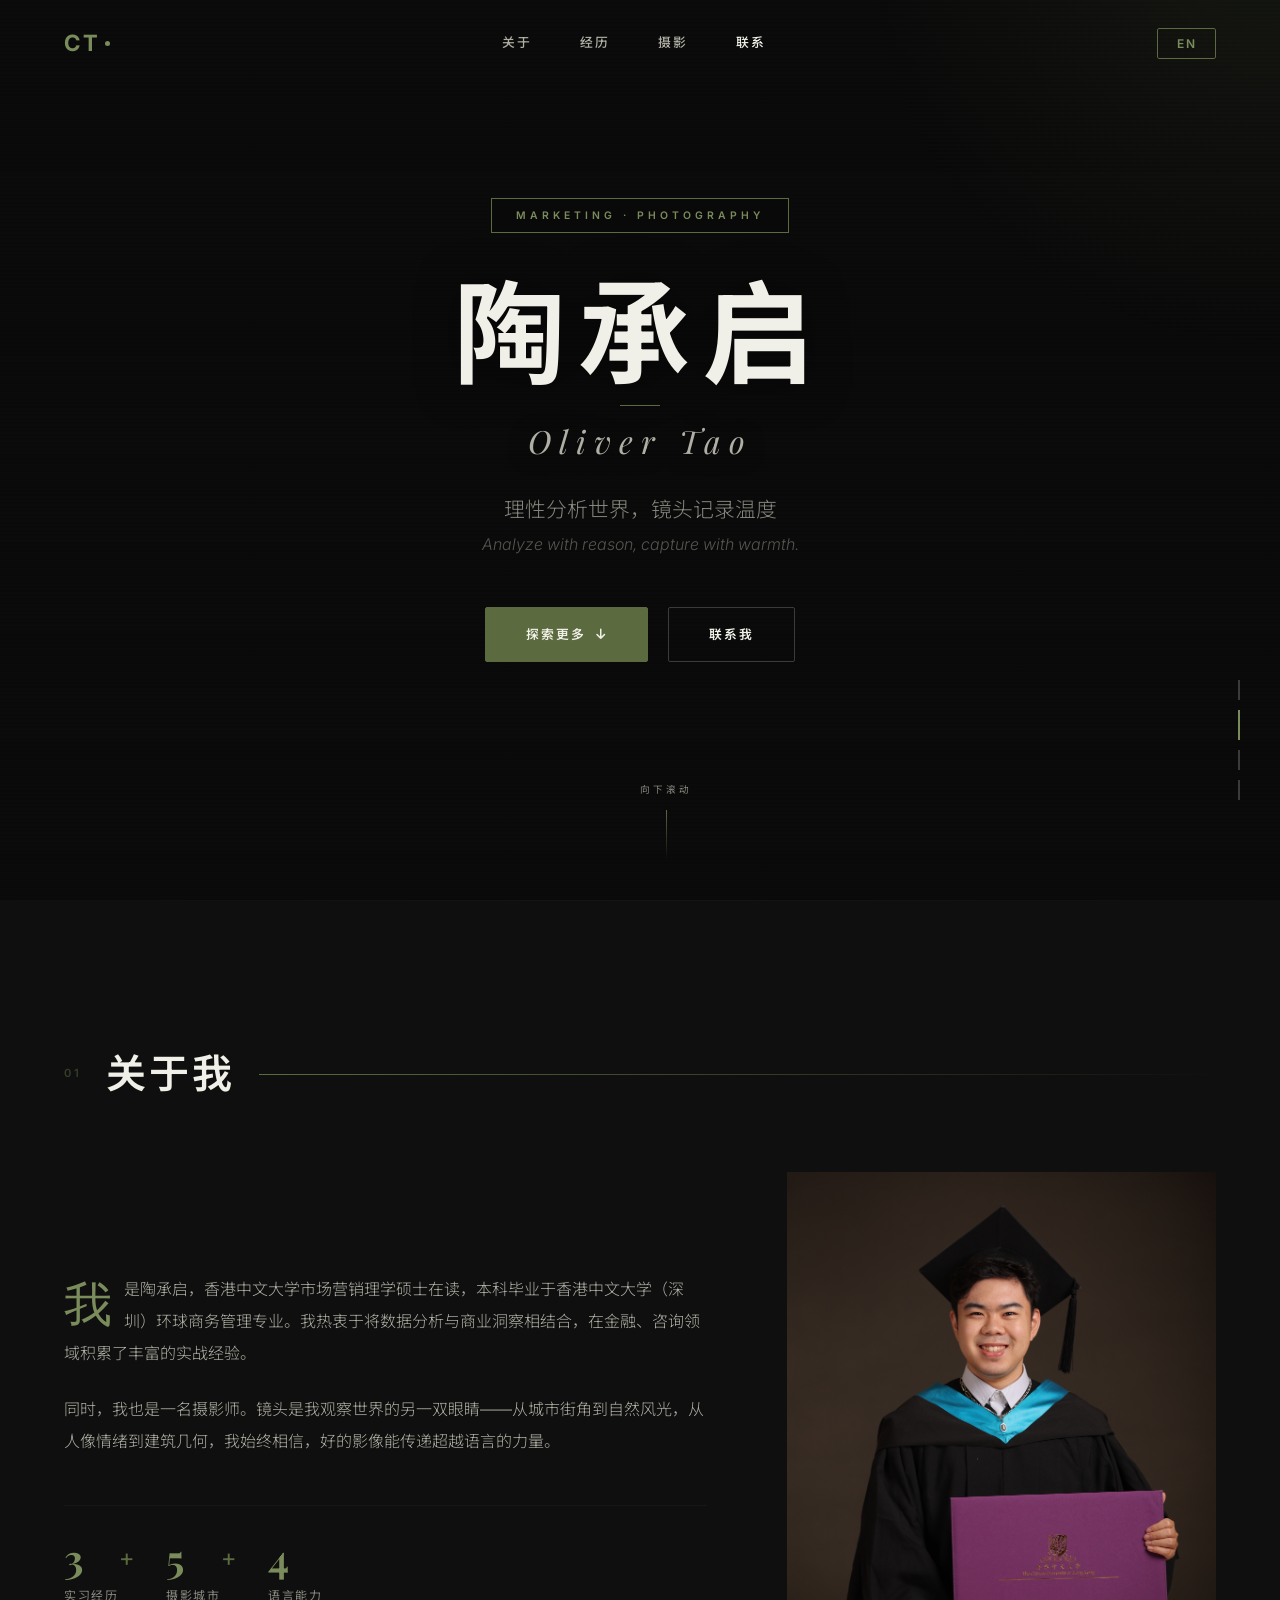
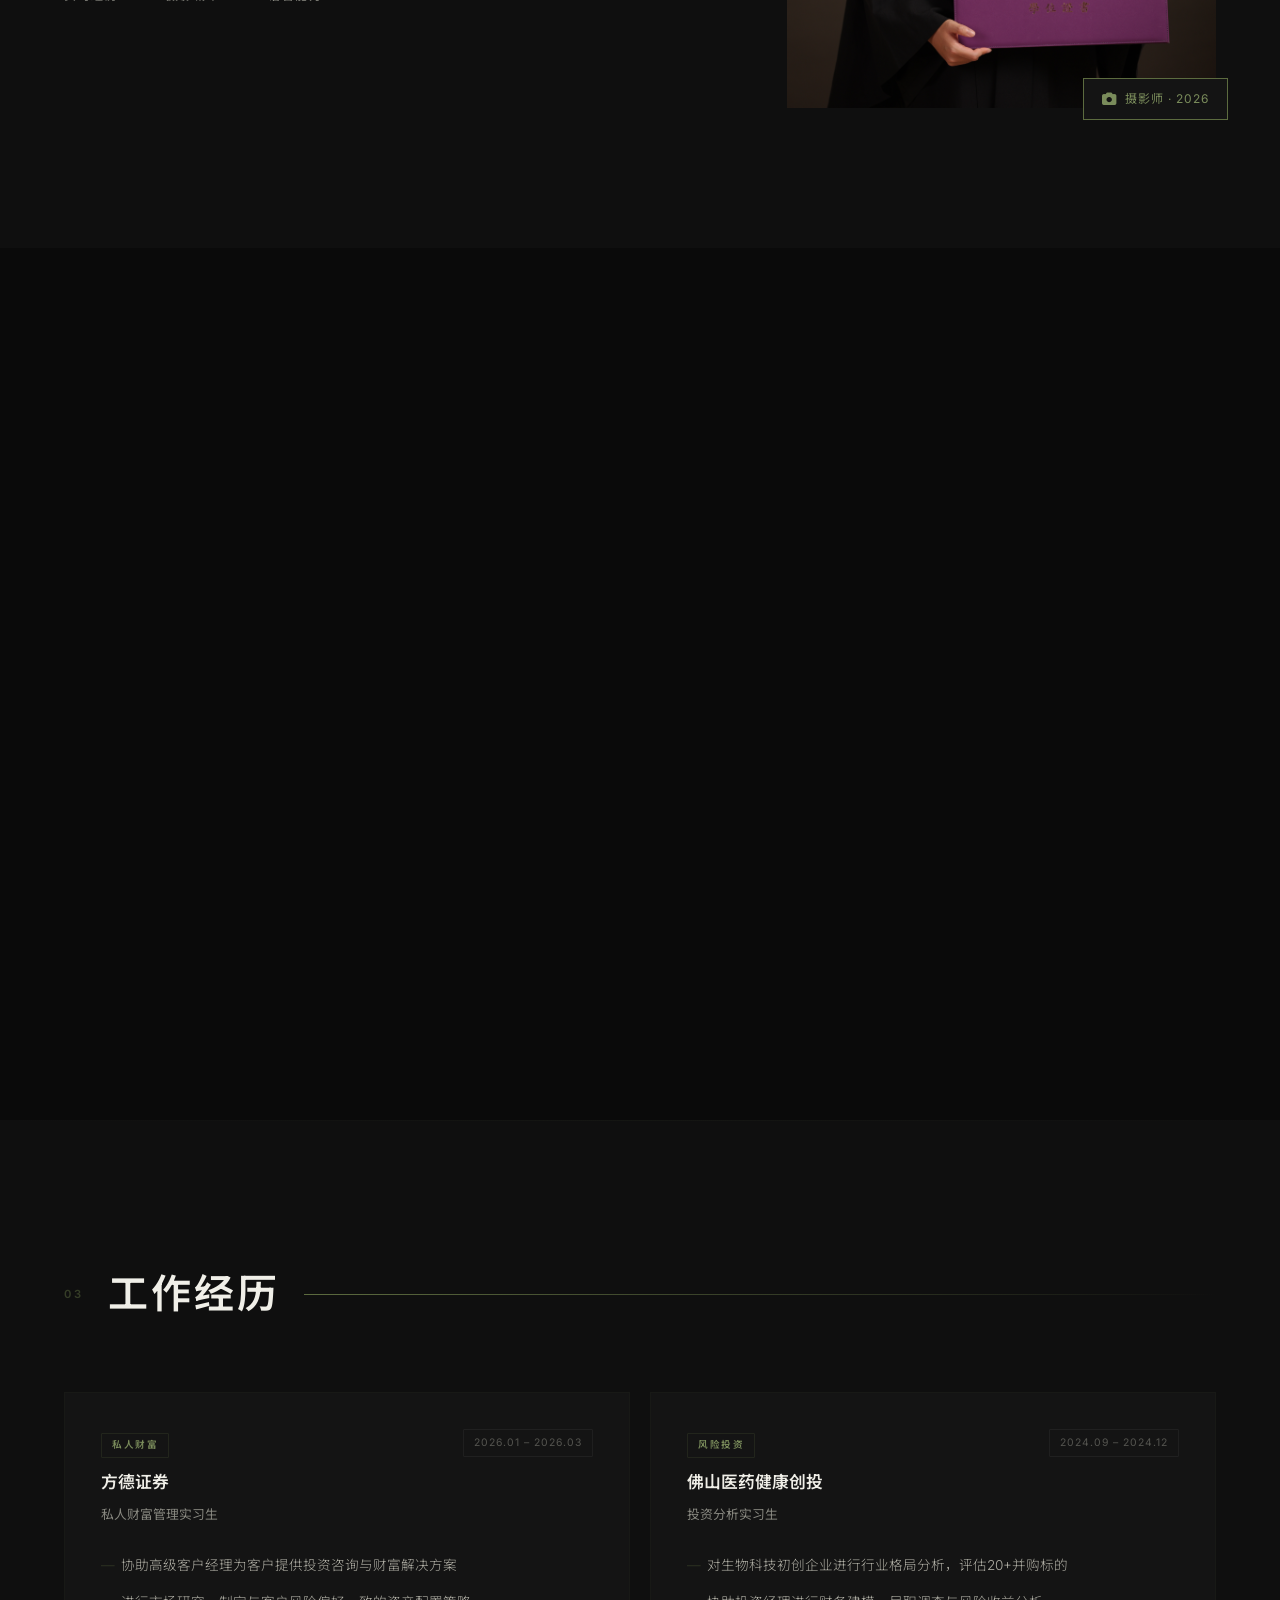
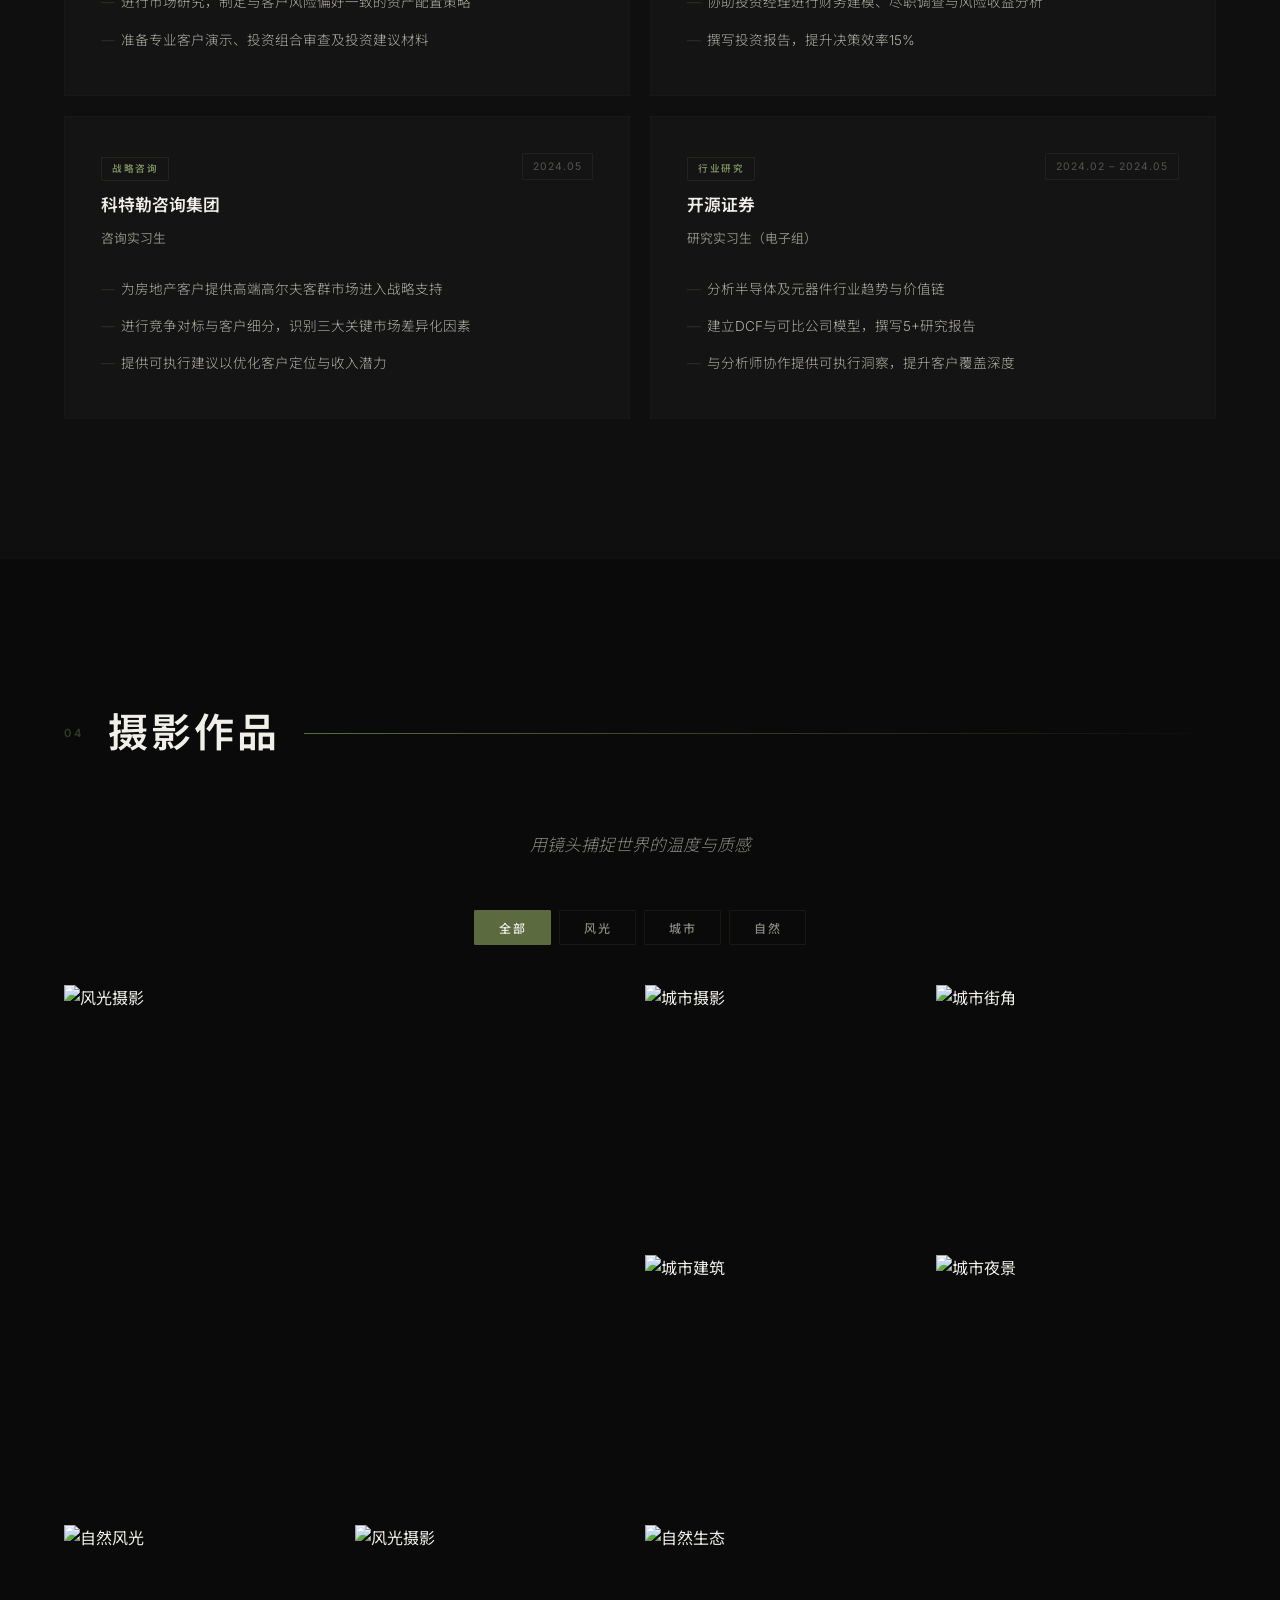
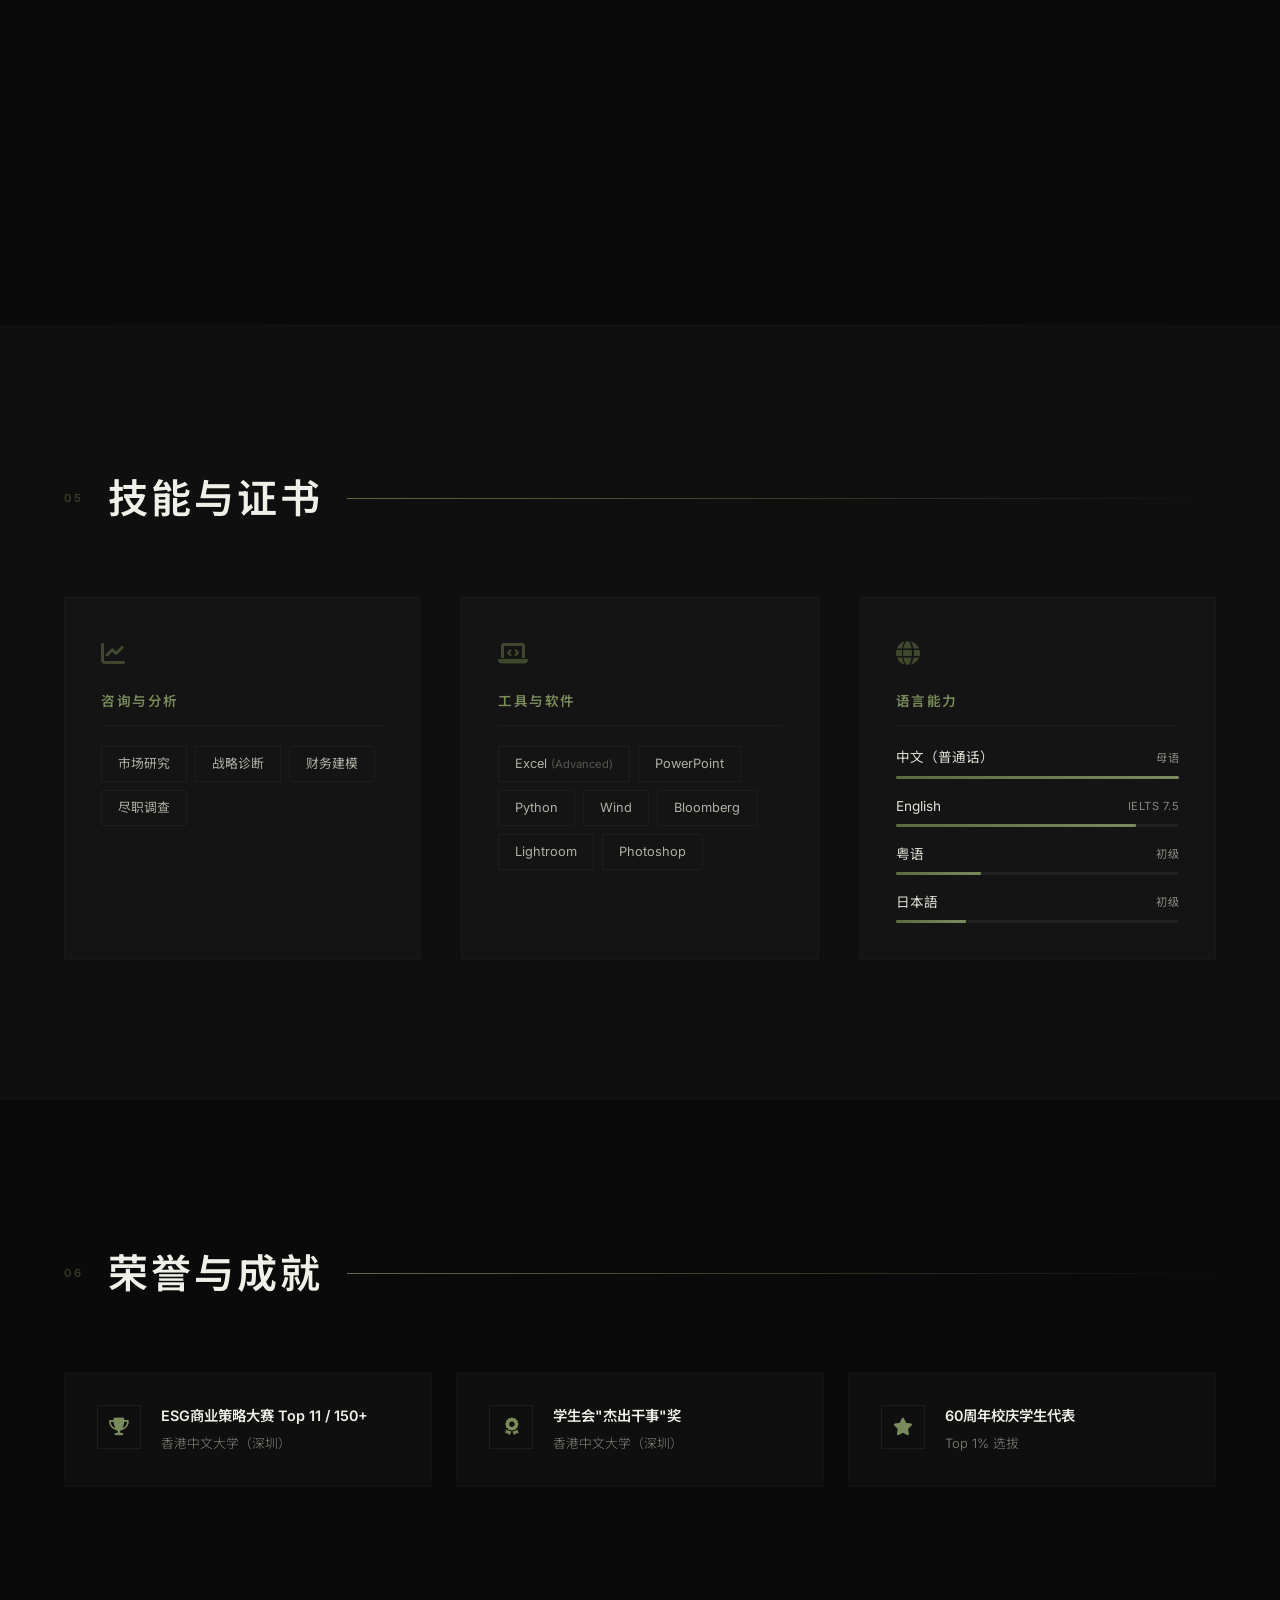
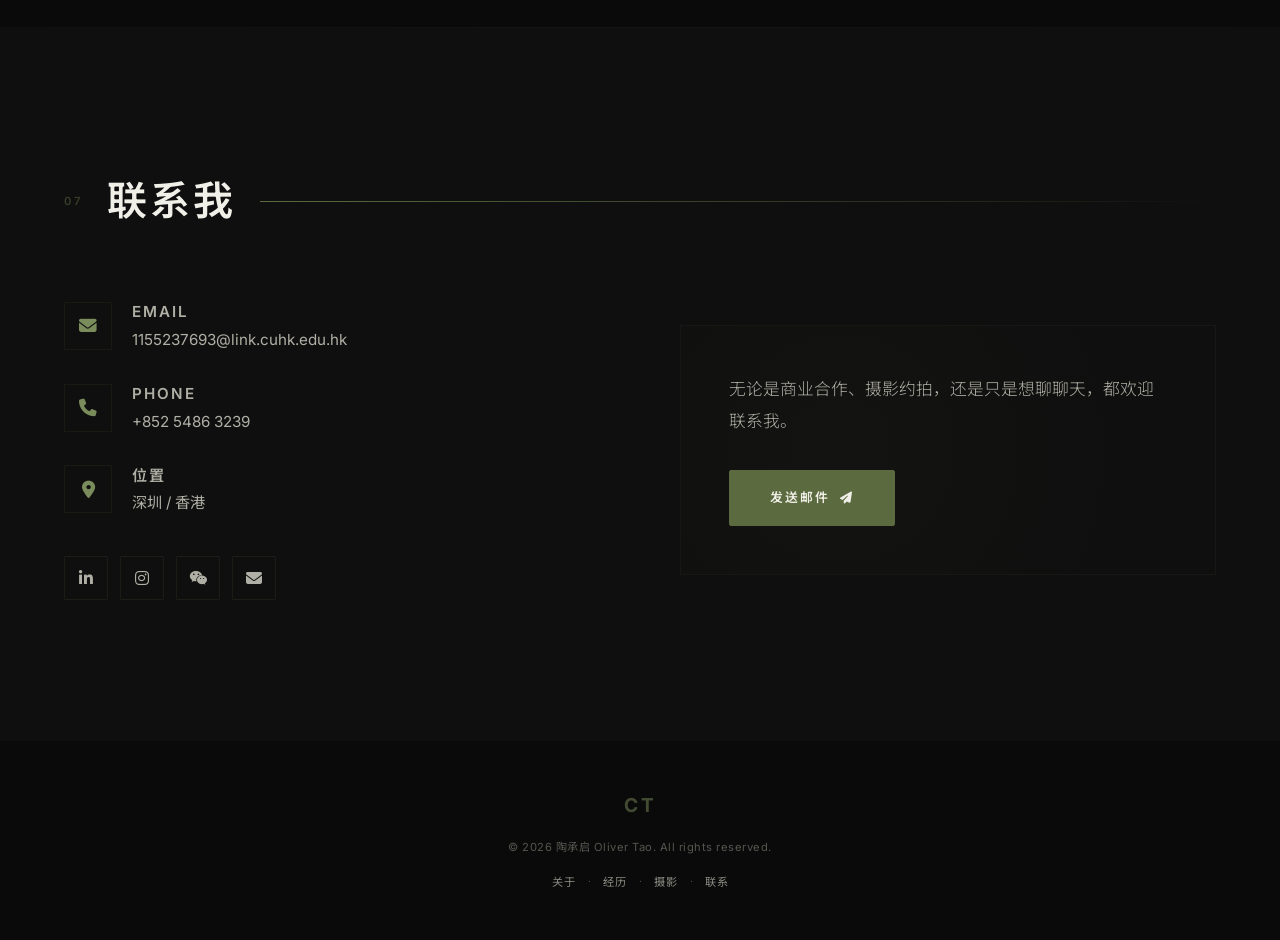
==== commit c537efe0: "SEO优化：添加元数据、Open Graph、JSON-LD结构化数据、社交链接" ====
--- a/index.html
+++ b/index.html
@@ -3,7 +3,71 @@
 <head>
     <meta charset="UTF-8">
     <meta name="viewport" content="width=device-width, initial-scale=1.0">
-    <title>陶承启 | Oliver Tao</title>
+    
+    <!-- Primary Meta Tags -->
+    <title>陶承启 Oliver Tao | 市场营销 · 摄影</title>
+    <meta name="title" content="陶承启 Oliver Tao | 市场营销 · 摄影">
+    <meta name="description" content="陶承启（Oliver Tao），香港中文大学市场营销硕士，摄影师。理性分析世界，镜头记录温度。">
+    <meta name="keywords" content="陶承启, Oliver Tao, 市场营销, 摄影, 香港中文大学, 个人网站">
+    <meta name="author" content="Oliver Tao">
+    <meta name="robots" content="index, follow">
+    <meta name="language" content="zh-CN">
+    
+    <!-- Open Graph / Facebook -->
+    <meta property="og:type" content="website">
+    <meta property="og:url" content="https://oliver9011.github.io/personal-website/">
+    <meta property="og:title" content="陶承启 Oliver Tao | 市场营销 · 摄影">
+    <meta property="og:description" content="陶承启（Oliver Tao），香港中文大学市场营销硕士，摄影师。理性分析世界，镜头记录温度。">
+    <meta property="og:image" content="https://oliver9011.github.io/personal-website/images/DSC054310103.jpg">
+    
+    <!-- Twitter -->
+    <meta property="twitter:card" content="summary_large_image">
+    <meta property="twitter:url" content="https://oliver9011.github.io/personal-website/">
+    <meta property="twitter:title" content="陶承启 Oliver Tao | 市场营销 · 摄影">
+    <meta property="twitter:description" content="陶承启（Oliver Tao），香港中文大学市场营销硕士，摄影师。理性分析世界，镜头记录温度。">
+    <meta property="twitter:image" content="https://oliver9011.github.io/personal-website/images/DSC054310103.jpg">
+    
+    <!-- Favicon -->
+    <link rel="icon" type="image/svg+xml" href="data:image/svg+xml,<svg xmlns='http://www.w3.org/2000/svg' viewBox='0 0 100 100'><text y='.9em' font-size='90'>📷</text></svg>">
+    
+    <link rel="canonical" href="https://oliver9011.github.io/personal-website/">
+    
+    <!-- JSON-LD Structured Data -->
+    <script type="application/ld+json">
+    {
+        "@context": "https://schema.org",
+        "@type": "Person",
+        "name": "陶承启 Oliver Tao",
+        "givenName": "Chengqi",
+        "familyName": "Tao",
+        "alternateName": "Oliver Tao",
+        "jobTitle": "市场营销硕士 · 摄影师",
+        "description": "香港中文大学市场营销硕士，摄影师。理性分析世界，镜头记录温度。",
+        "url": "https://oliver9011.github.io/personal-website/",
+        "email": "1155237693@link.cuhk.edu.hk",
+        "telephone": "+85254863239",
+        "address": {
+            "@type": "PostalAddress",
+            "addressLocality": "深圳 / 香港"
+        },
+        "alumniOf": [
+            {
+                "@type": "CollegeOrUniversity",
+                "name": "香港中文大学"
+            },
+            {
+                "@type": "CollegeOrUniversity",
+                "name": "香港中文大学（深圳）"
+            }
+        ],
+        "knowsLanguage": ["zh-CN", "en", "yue", "ja"],
+        "sameAs": [
+            "https://www.linkedin.com/in/oliver9011",
+            "https://www.instagram.com/oliver9011"
+        ]
+    }
+    </script>
+    
     <link rel="stylesheet" href="style.css">
     <link rel="preconnect" href="https://fonts.googleapis.com">
     <link rel="preconnect" href="https://fonts.gstatic.com" crossorigin>
@@ -538,16 +602,16 @@
                         </div>
                     </div>
                     <div class="contact-social">
-                        <a href="#" class="social-link" aria-label="LinkedIn">
+                        <a href="https://www.linkedin.com/in/oliver9011" target="_blank" rel="noopener noreferrer" class="social-link" aria-label="LinkedIn">
                             <i class="fab fa-linkedin-in"></i>
                         </a>
-                        <a href="#" class="social-link" aria-label="Instagram">
+                        <a href="https://www.instagram.com/oliver9011" target="_blank" rel="noopener noreferrer" class="social-link" aria-label="Instagram">
                             <i class="fab fa-instagram"></i>
                         </a>
                         <a href="#" class="social-link" aria-label="WeChat">
                             <i class="fab fa-weixin"></i>
                         </a>
-                        <a href="#" class="social-link" aria-label="Email">
+                        <a href="mailto:1155237693@link.cuhk.edu.hk" class="social-link" aria-label="Email">
                             <i class="fas fa-envelope"></i>
                         </a>
                     </div>
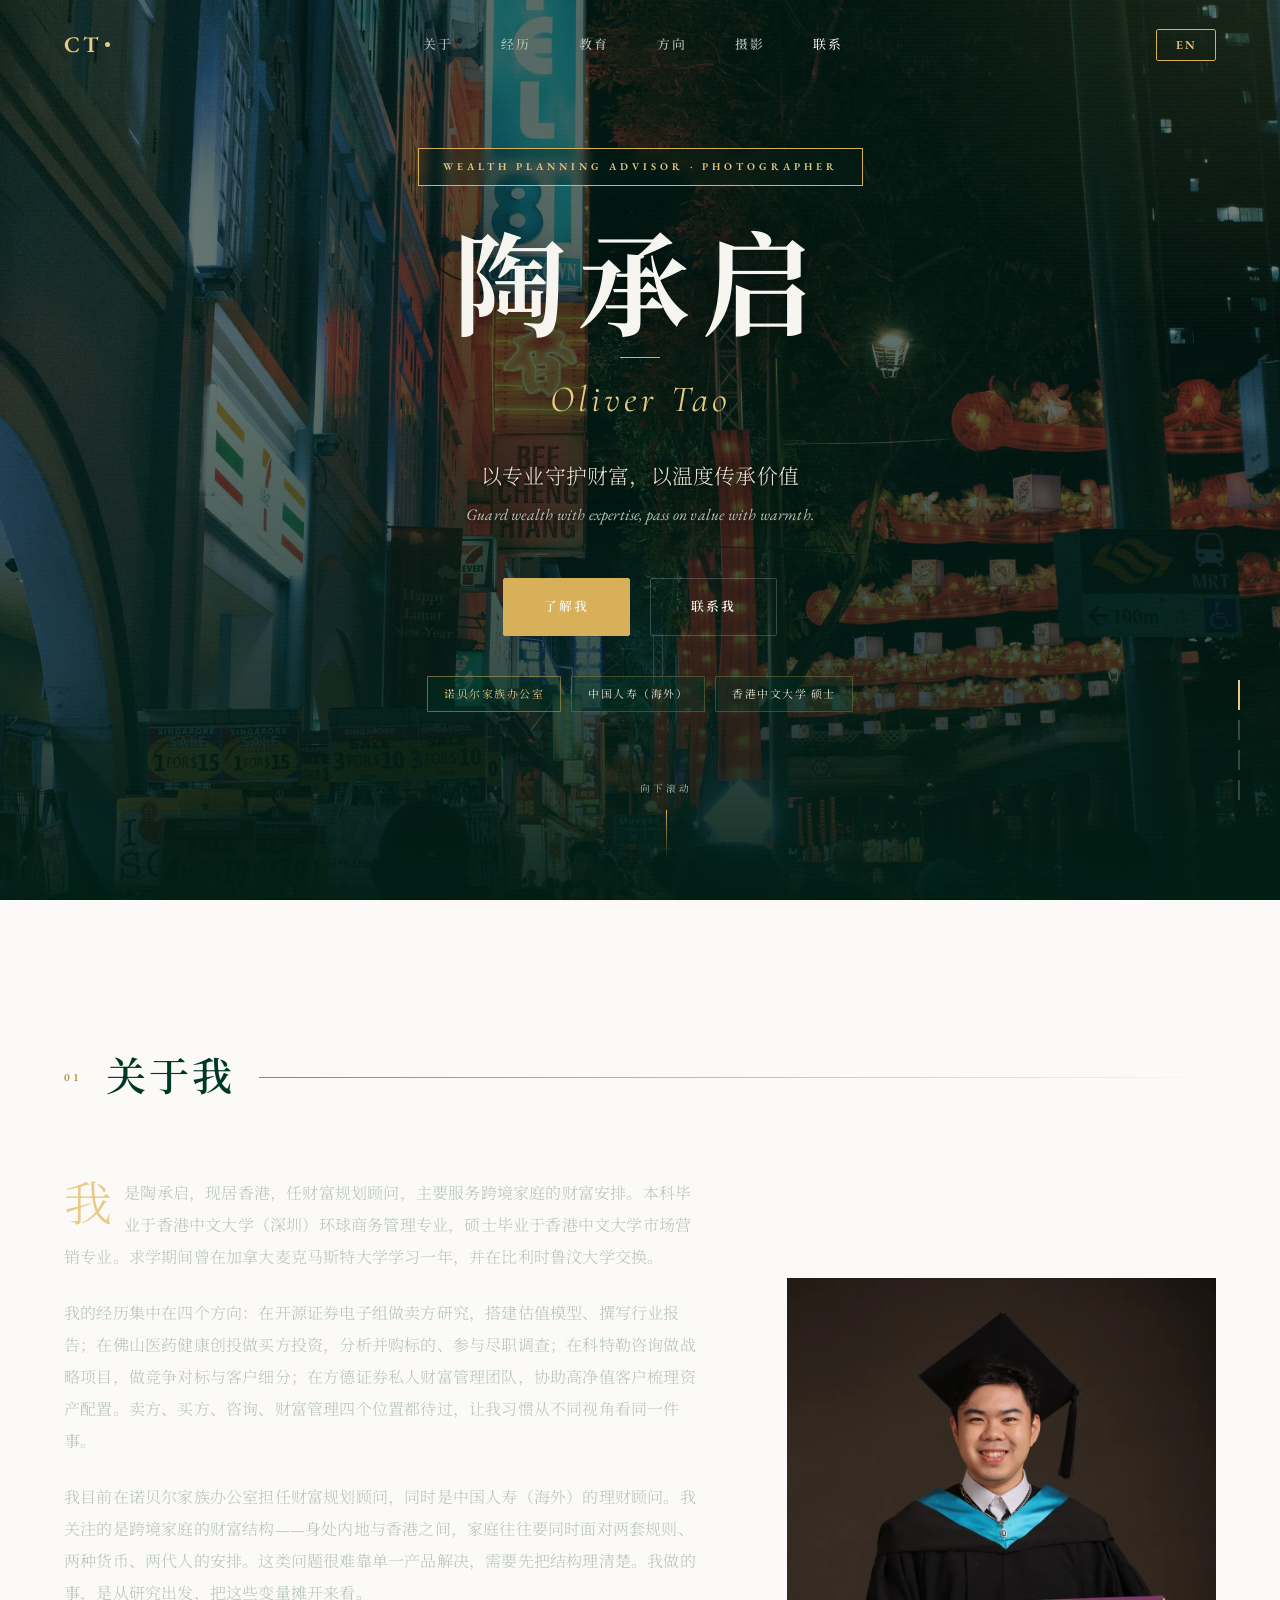
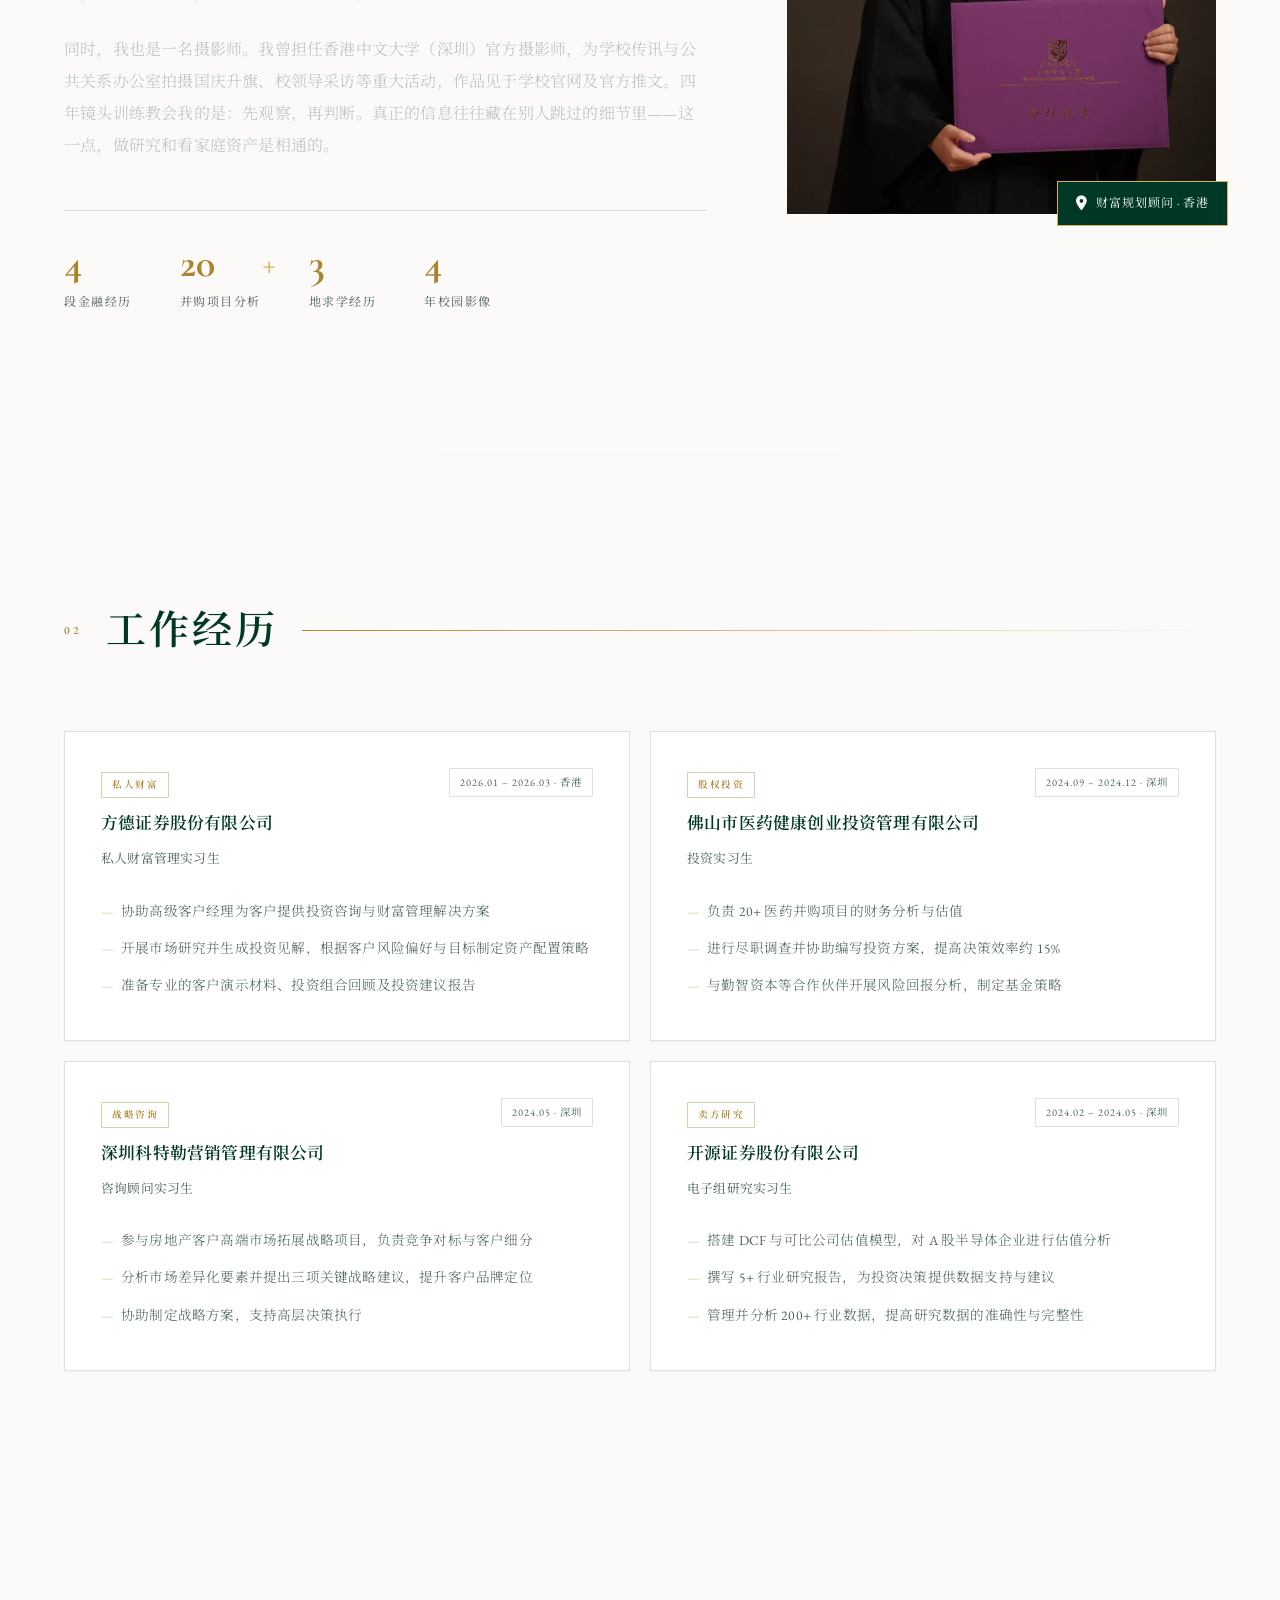
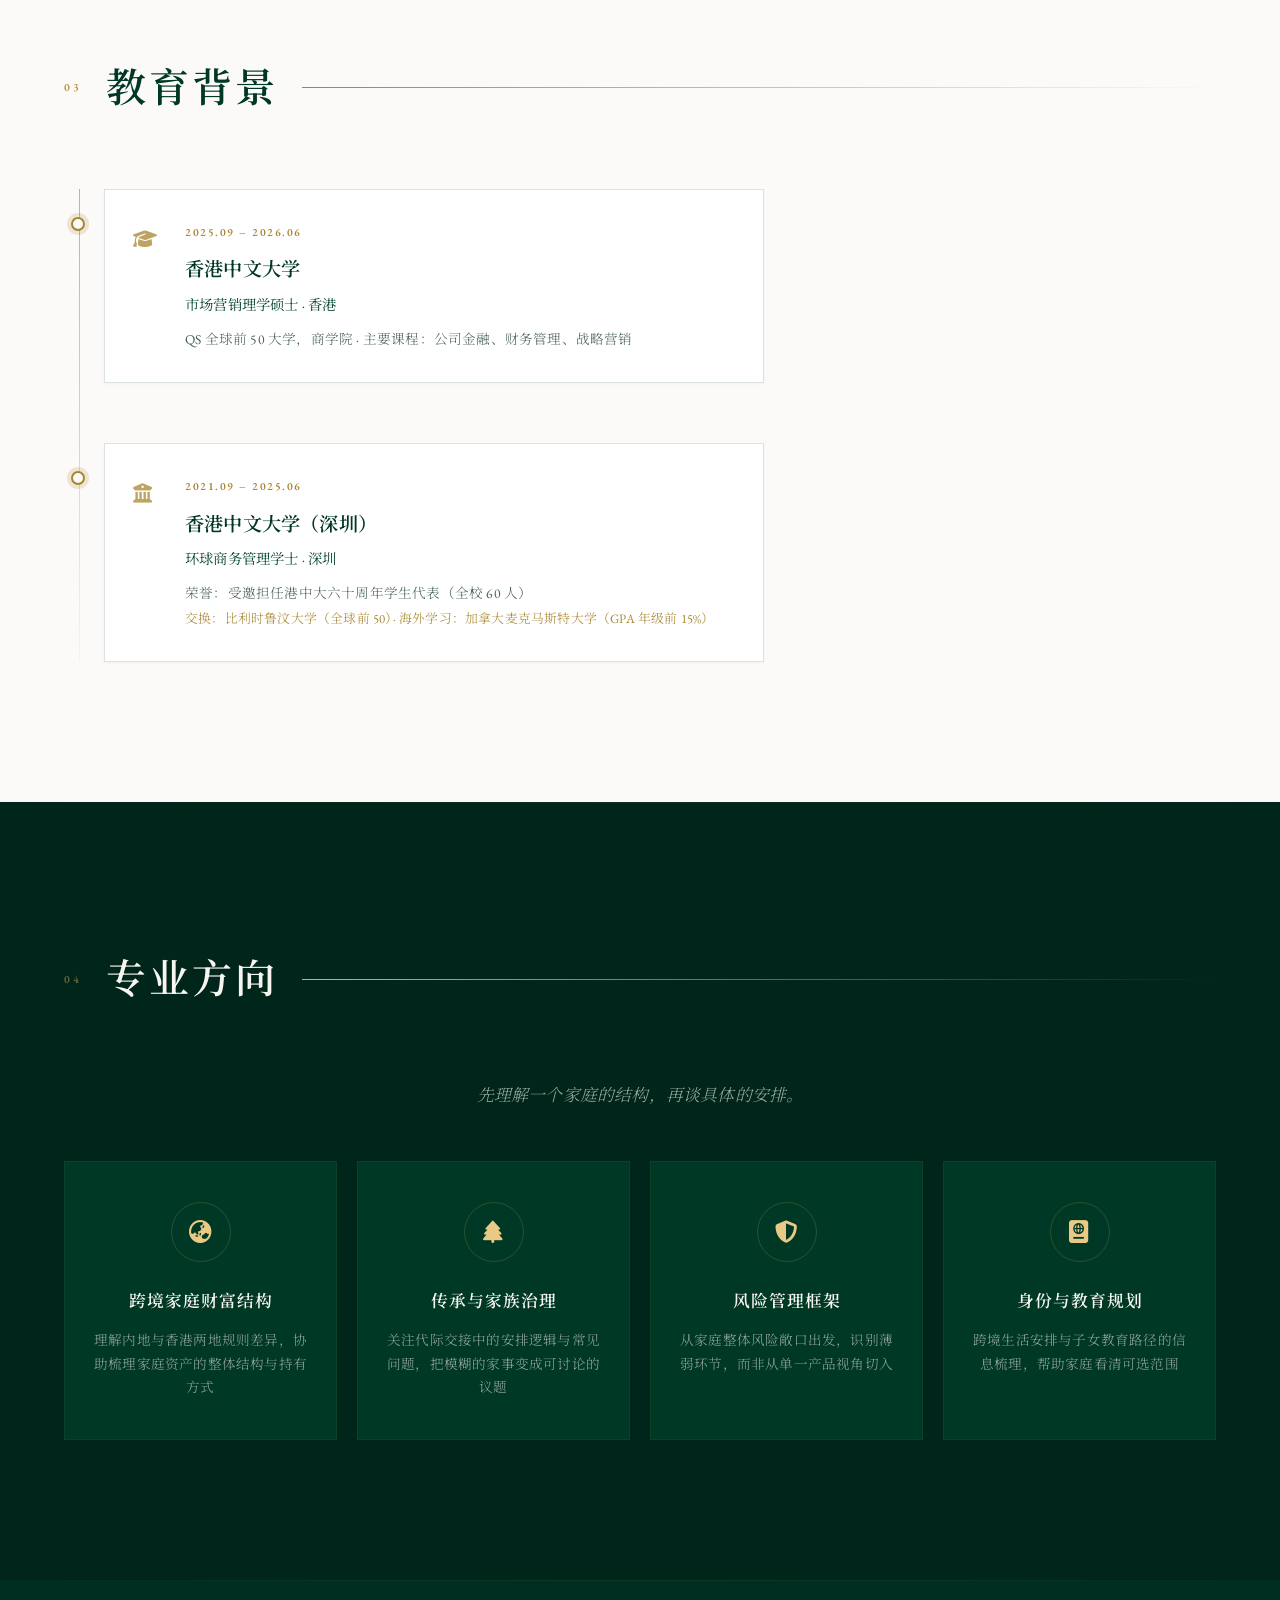
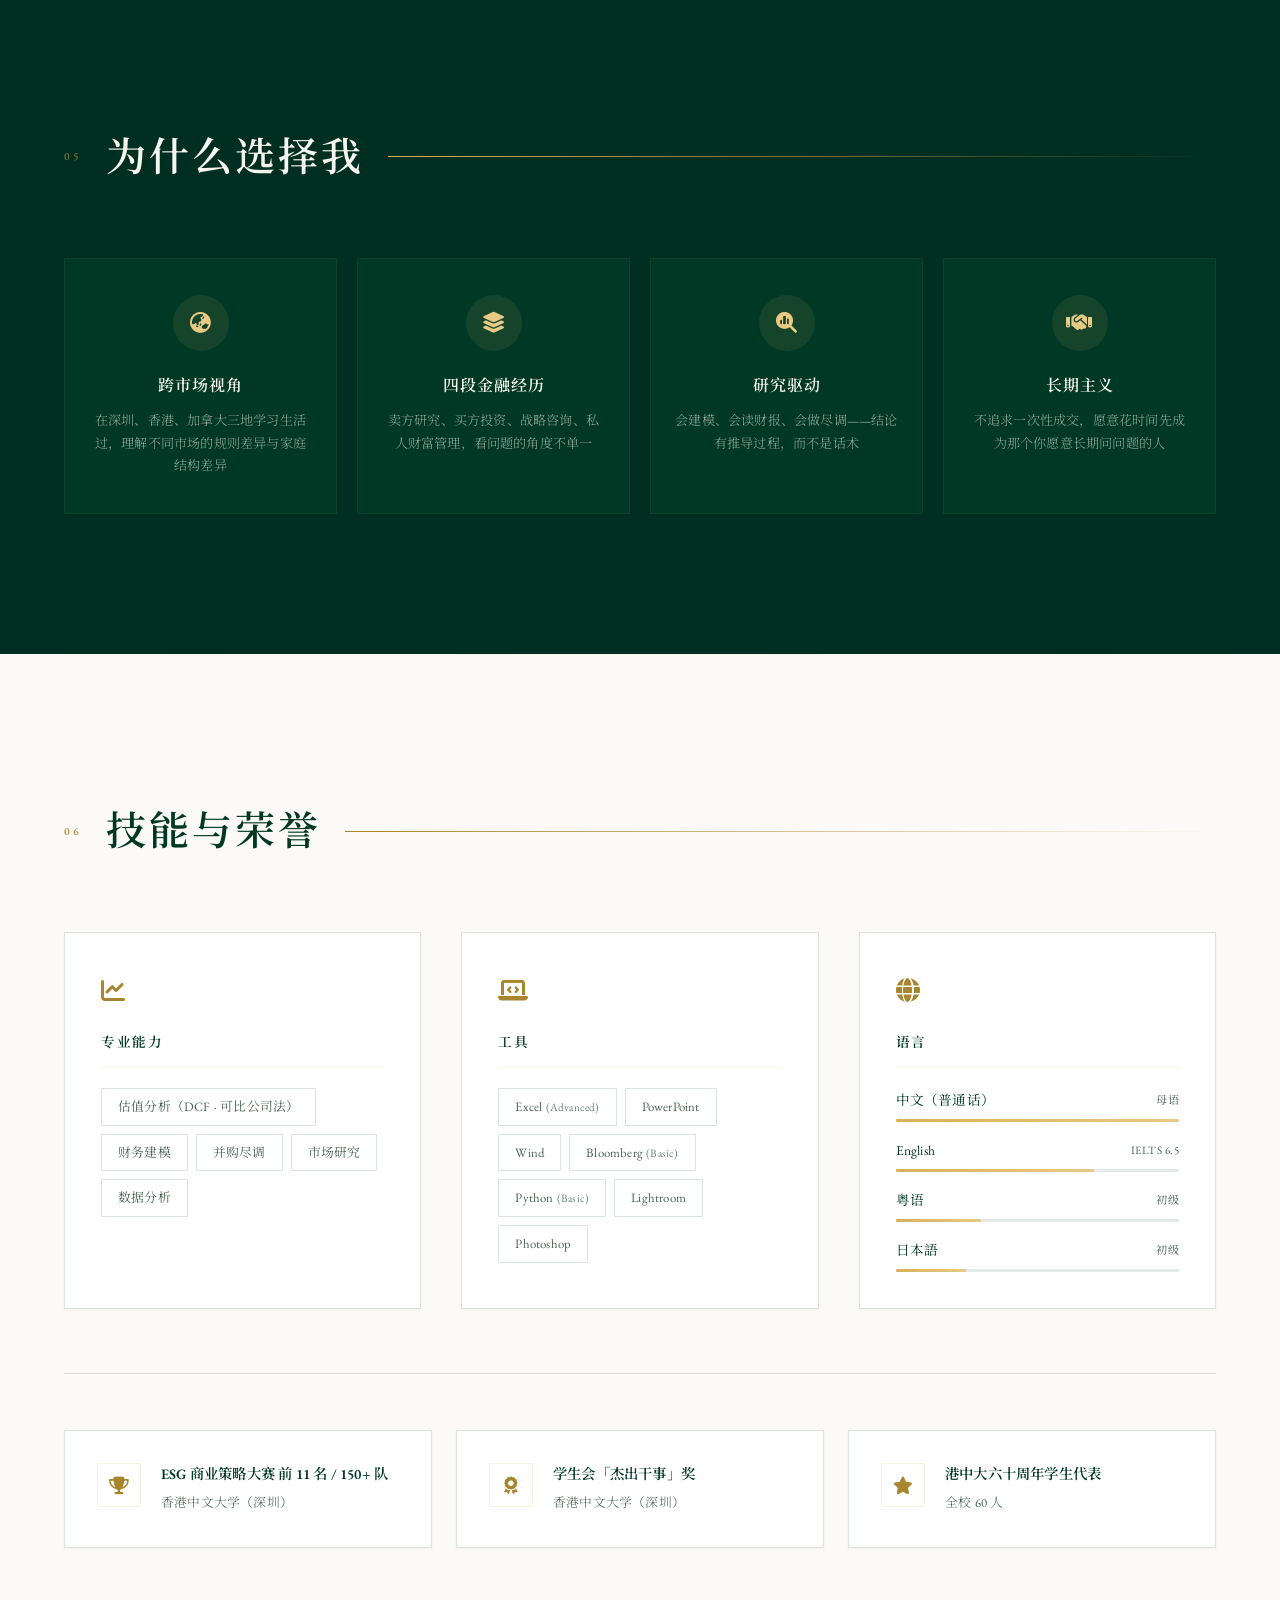
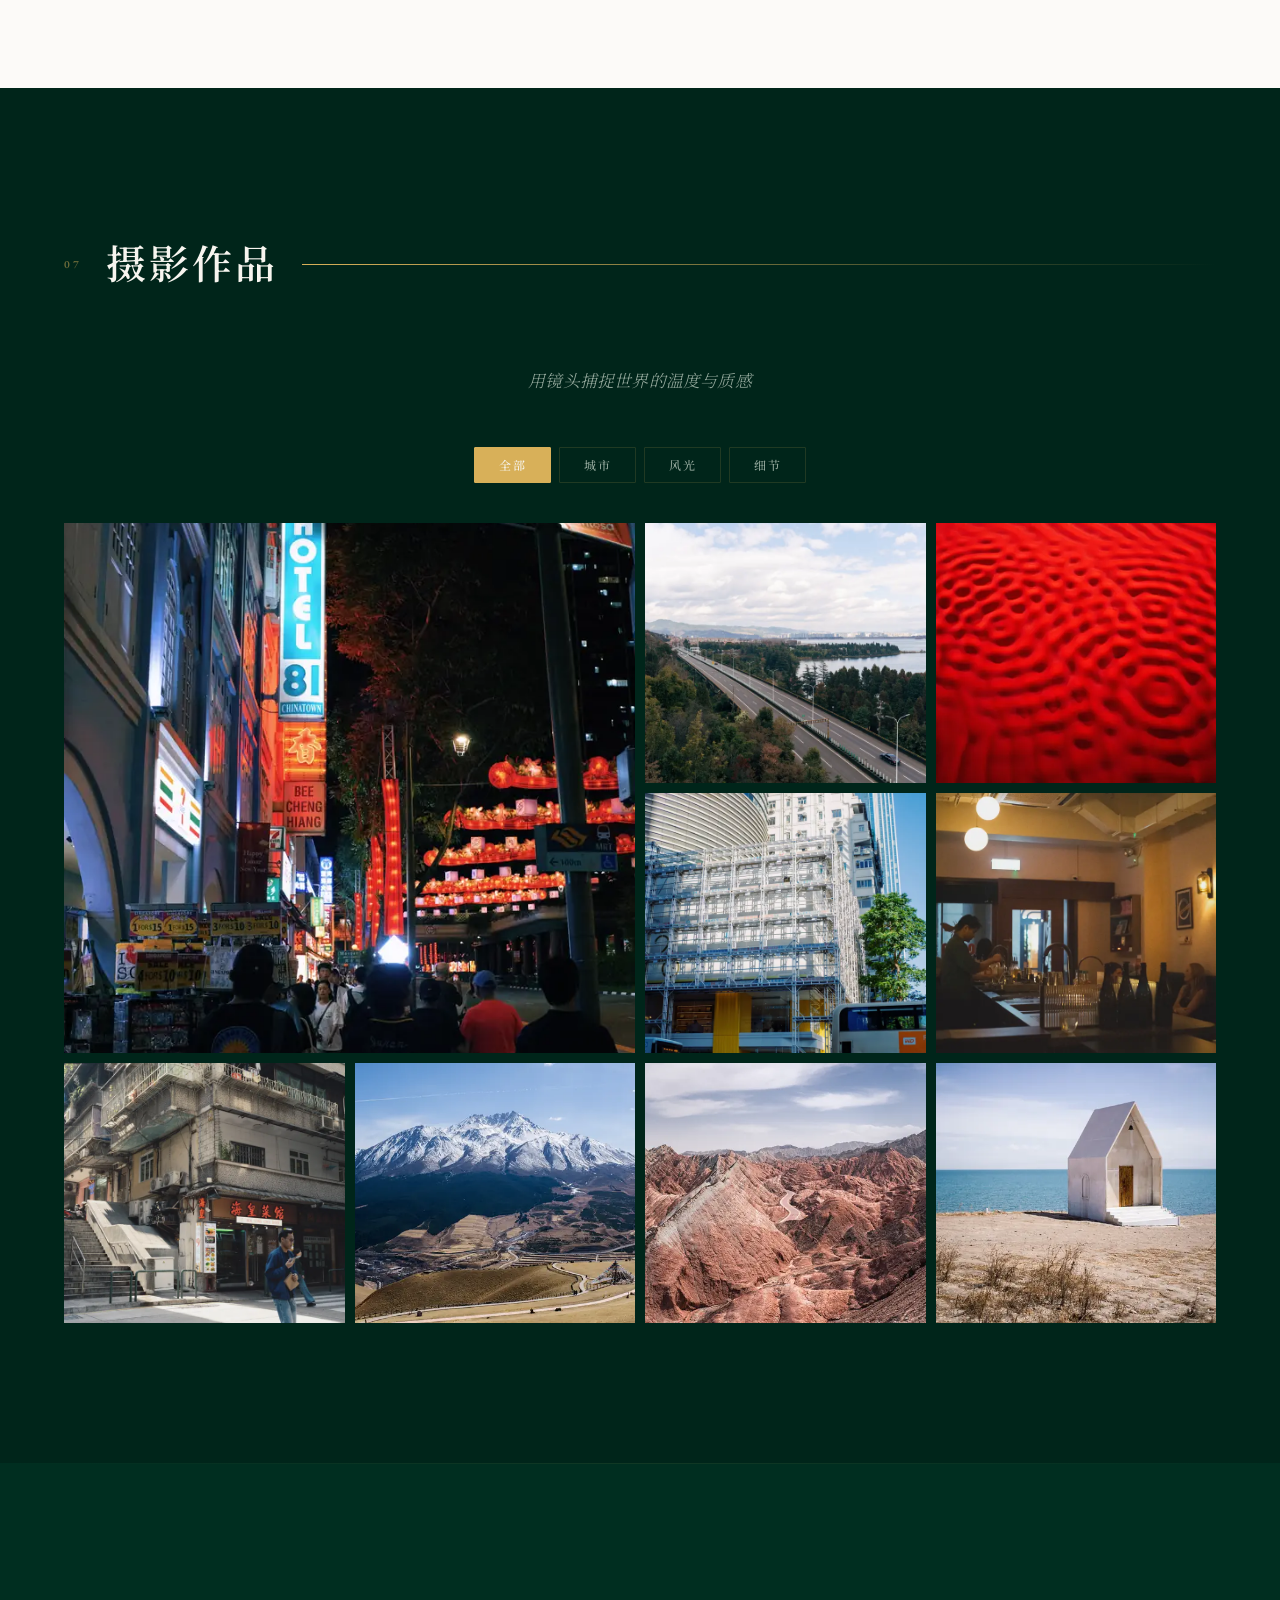
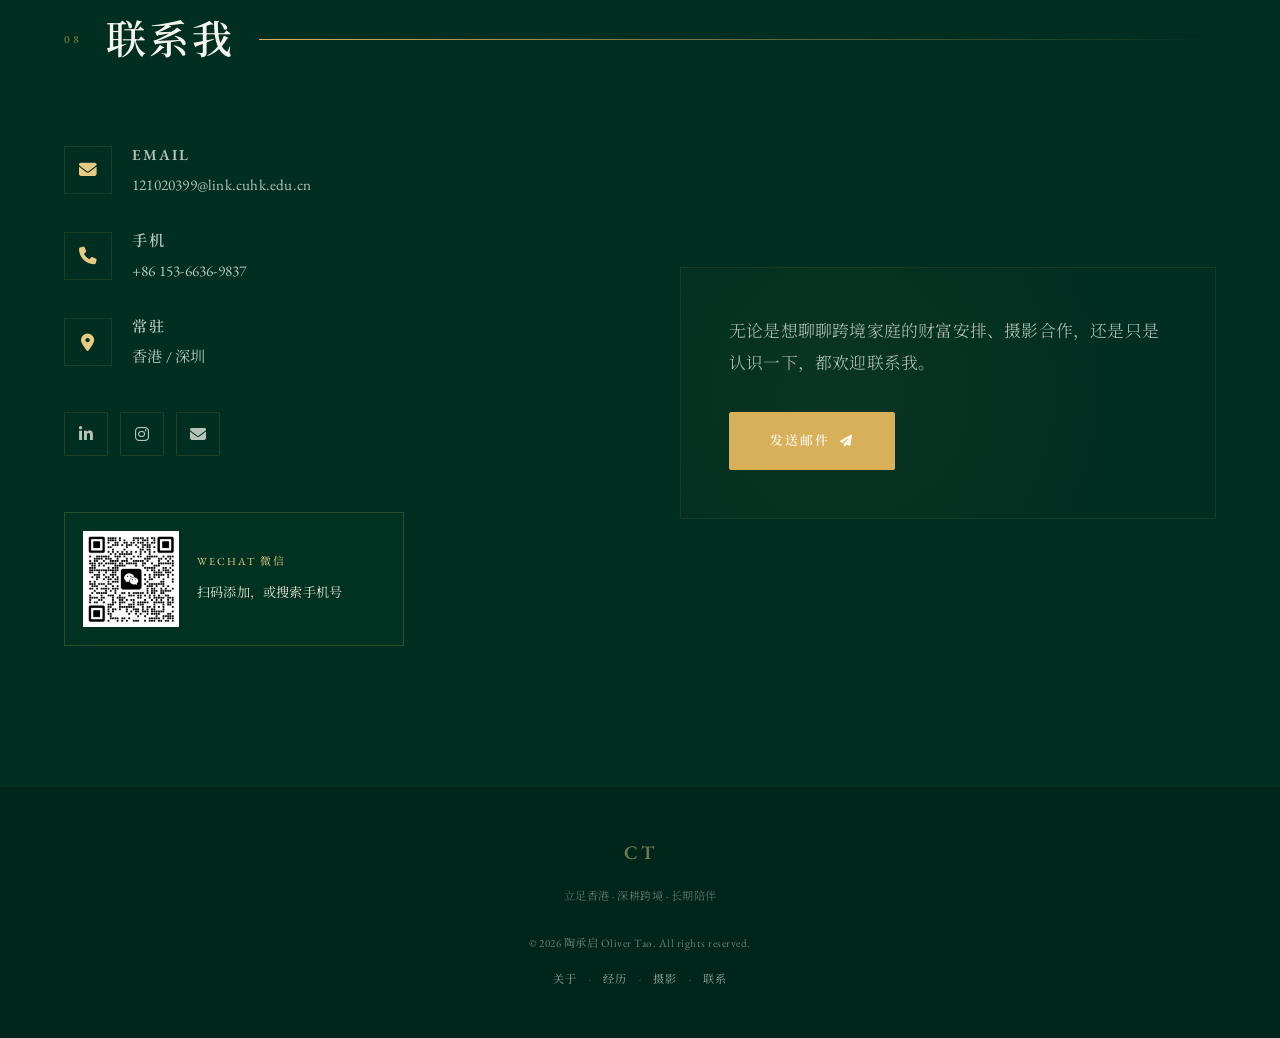
==== commit 6e486b6f: "重构个人主页：中国人寿设计语言 + 衬线字体 + 资源自托管 内容 - 机构口径更新：诺贝尔家族办公室 / 中国人寿（海外），头衔财富规划顾问 - 按 2026.07.27 金融简历校正事实：IELT" ====
--- a/index.html
+++ b/index.html
@@ -3,76 +3,111 @@
 <head>
     <meta charset="UTF-8">
     <meta name="viewport" content="width=device-width, initial-scale=1.0">
-    
+
     <!-- Primary Meta Tags -->
-    <title>陶承启 Oliver Tao | 市场营销 · 摄影</title>
-    <meta name="title" content="陶承启 Oliver Tao | 市场营销 · 摄影">
-    <meta name="description" content="陶承启（Oliver Tao），香港中文大学市场营销硕士，摄影师。理性分析世界，镜头记录温度。">
-    <meta name="keywords" content="陶承启, Oliver Tao, 市场营销, 摄影, 香港中文大学, 个人网站">
-    <meta name="author" content="Oliver Tao">
+    <title>陶承启 Oliver Tao | 财富管理 · 摄影</title>
+    <meta name="title" content="陶承启 Oliver Tao | 财富管理 · 摄影">
+    <meta name="description" content="陶承启（Oliver Tao），现居香港，从事财富管理。香港中文大学市场营销硕士、香港中文大学（深圳）环球商务管理学士，四段金融经历涵盖证券研究、股权投资、战略咨询与私人财富管理。同时也是一名摄影师。">
+    <meta name="keywords" content="陶承启, Oliver Tao, 财富管理, 跨境财富规划, 香港, 香港中文大学, 港中深, 摄影, 个人主页">
+    <meta name="author" content="Chengqi Tao">
     <meta name="robots" content="index, follow">
     <meta name="language" content="zh-CN">
-    
+    <meta name="theme-color" content="#003826">
+
     <!-- Open Graph / Facebook -->
-    <meta property="og:type" content="website">
+    <meta property="og:type" content="profile">
     <meta property="og:url" content="https://oliver9011.github.io/personal-website/">
-    <meta property="og:title" content="陶承启 Oliver Tao | 市场营销 · 摄影">
-    <meta property="og:description" content="陶承启（Oliver Tao），香港中文大学市场营销硕士，摄影师。理性分析世界，镜头记录温度。">
-    <meta property="og:image" content="https://oliver9011.github.io/personal-website/images/DSC054310103.jpg">
-    
+    <meta property="og:site_name" content="陶承启 Oliver Tao">
+    <meta property="og:locale" content="zh_CN">
+    <meta property="og:locale:alternate" content="en_US">
+    <meta property="og:title" content="陶承启 Oliver Tao | 财富管理 · 摄影">
+    <meta property="og:description" content="诺贝尔家族办公室财富规划顾问，中国人寿（海外）理财顾问。香港中文大学市场营销硕士、港中深环球商务管理学士，四段金融经历涵盖证券研究、股权投资、战略咨询与私人财富管理。">
+    <meta property="og:image" content="https://oliver9011.github.io/personal-website/images/og-image.jpg">
+    <meta property="og:image:width" content="1200">
+    <meta property="og:image:height" content="630">
+    <meta property="og:image:alt" content="陶承启 Oliver Tao">
+
     <!-- Twitter -->
-    <meta property="twitter:card" content="summary_large_image">
-    <meta property="twitter:url" content="https://oliver9011.github.io/personal-website/">
-    <meta property="twitter:title" content="陶承启 Oliver Tao | 市场营销 · 摄影">
-    <meta property="twitter:description" content="陶承启（Oliver Tao），香港中文大学市场营销硕士，摄影师。理性分析世界，镜头记录温度。">
-    <meta property="twitter:image" content="https://oliver9011.github.io/personal-website/images/DSC054310103.jpg">
-    
+    <meta name="twitter:card" content="summary_large_image">
+    <meta name="twitter:url" content="https://oliver9011.github.io/personal-website/">
+    <meta name="twitter:title" content="陶承启 Oliver Tao | 财富管理 · 摄影">
+    <meta name="twitter:description" content="现居香港，从事财富管理。香港中文大学市场营销硕士、港中深环球商务管理学士。同时也是一名摄影师。">
+    <meta name="twitter:image" content="https://oliver9011.github.io/personal-website/images/og-image.jpg">
+
     <!-- Favicon -->
-    <link rel="icon" type="image/svg+xml" href="data:image/svg+xml,<svg xmlns='http://www.w3.org/2000/svg' viewBox='0 0 100 100'><text y='.9em' font-size='90'>📷</text></svg>">
-    
+    <link rel="icon" type="image/svg+xml" href="favicon.svg">
+    <link rel="apple-touch-icon" href="favicon.svg">
+
     <link rel="canonical" href="https://oliver9011.github.io/personal-website/">
-    
+
     <!-- JSON-LD Structured Data -->
     <script type="application/ld+json">
     {
         "@context": "https://schema.org",
         "@type": "Person",
-        "name": "陶承启 Oliver Tao",
+        "name": "陶承启",
+        "alternateName": "Oliver Tao",
         "givenName": "Chengqi",
         "familyName": "Tao",
-        "alternateName": "Oliver Tao",
-        "jobTitle": "市场营销硕士 · 摄影师",
-        "description": "香港中文大学市场营销硕士，摄影师。理性分析世界，镜头记录温度。",
+        "jobTitle": "财富规划顾问",
+        "description": "诺贝尔家族办公室财富规划顾问，中国人寿（海外）理财顾问。专注跨境家庭的财富结构安排。香港中文大学市场营销硕士、香港中文大学（深圳）环球商务管理学士。",
+        "worksFor": [
+            {
+                "@type": "Organization",
+                "name": "诺贝尔家族办公室",
+                "alternateName": "Nobel Family Office"
+            },
+            {
+                "@type": "Organization",
+                "name": "中国人寿（海外）",
+                "alternateName": "China Life (Overseas)"
+            }
+        ],
         "url": "https://oliver9011.github.io/personal-website/",
-        "email": "1155237693@link.cuhk.edu.hk",
-        "telephone": "+85254863239",
+        "image": "https://oliver9011.github.io/personal-website/images/og-image.jpg",
+        "email": "121020399@link.cuhk.edu.cn",
+        "telephone": "+8615366369837",
         "address": {
             "@type": "PostalAddress",
-            "addressLocality": "深圳 / 香港"
+            "addressLocality": "香港",
+            "addressRegion": "香港"
         },
         "alumniOf": [
             {
                 "@type": "CollegeOrUniversity",
-                "name": "香港中文大学"
+                "name": "The Chinese University of Hong Kong",
+                "department": "MSc in Marketing"
             },
             {
                 "@type": "CollegeOrUniversity",
-                "name": "香港中文大学（深圳）"
+                "name": "The Chinese University of Hong Kong, Shenzhen",
+                "department": "BBA in Global Business Studies"
+            },
+            {
+                "@type": "CollegeOrUniversity",
+                "name": "KU Leuven"
             }
         ],
-        "knowsLanguage": ["zh-CN", "en", "yue", "ja"],
+        "knowsLanguage": ["zh-CN", "en"],
         "sameAs": [
             "https://www.linkedin.com/in/oliver9011",
             "https://www.instagram.com/oliver9011"
         ]
     }
     </script>
-    
+
+    <!-- 首屏图预加载：避免轮播第一帧闪烁 -->
+    <link rel="preload" as="image" href="images/opt/hero-1.webp">
+
     <link rel="stylesheet" href="style.css">
-    <link rel="preconnect" href="https://fonts.googleapis.com">
-    <link rel="preconnect" href="https://fonts.gstatic.com" crossorigin>
-    <link href="https://fonts.googleapis.com/css2?family=Inter:wght@200;300;400;500;600;700&family=Noto+Sans+SC:wght@300;400;500;600;700&family=Playfair+Display:ital,wght@0,400;0,600;1,400&display=swap" rel="stylesheet">
-    <link rel="stylesheet" href="https://cdnjs.cloudflare.com/ajax/libs/font-awesome/6.5.0/css/all.min.css">
+    <link rel="stylesheet" href="fonts/fontawesome/all.min.css">
+
+    <!-- 自托管字体：预载首屏关键切片，避免字体闪烁 -->
+    <link rel="preload" as="font" type="font/woff2" crossorigin href="fonts/woff2/noto-serif-sc-normal-300+400+500+600+700-14.woff2">
+    <link rel="preload" as="font" type="font/woff2" crossorigin href="fonts/woff2/cormorant-garamond-normal-400+600+700-01.woff2">
+    <link rel="preload" as="font" type="font/woff2" crossorigin href="fonts/woff2/cormorant-garamond-italic-400-01.woff2">
+    <link rel="preload" as="font" type="font/woff2" crossorigin href="fonts/woff2/eb-garamond-normal-400+500+600-01.woff2">
+    <link rel="stylesheet" href="fonts/fonts.css">
 </head>
 <body>
 
@@ -93,11 +128,13 @@
             <div class="nav-links" id="navLinks">
                 <a href="#about" data-i18n="nav.about" class="nav-link">关于</a>
                 <a href="#experience" data-i18n="nav.experience" class="nav-link">经历</a>
+                <a href="#education" data-i18n="nav.education" class="nav-link">教育</a>
+                <a href="#focus" data-i18n="nav.focus" class="nav-link">方向</a>
                 <a href="#photography" data-i18n="nav.photography" class="nav-link">摄影</a>
                 <a href="#contact" data-i18n="nav.contact" class="nav-link">联系</a>
             </div>
             <div class="nav-right">
-                <button class="lang-toggle" id="langToggle">
+                <button class="lang-toggle" id="langToggle" aria-label="Switch language">
                     <span class="lang-current">EN</span>
                     <span class="lang-bg"></span>
                 </button>
@@ -115,34 +152,38 @@
          ============================================ -->
     <section class="hero" id="hero">
         <div class="hero-slideshow" id="heroSlideshow">
-            <div class="hero-slide active" style="background-image: url('images/DSC054310103.jpg');"></div>
-            <div class="hero-slide" style="background-image: url('images/DSC05738-0111.JPG');"></div>
-            <div class="hero-slide" style="background-image: url('images/DSC06555-0329.JPG');"></div>
-            <div class="hero-slide" style="background-image: url('images/001-0429.JPG');"></div>
-        </div>
-
+            <div class="hero-slide active" style="background-image: url('images/opt/hero-1.webp');"></div>
+            <div class="hero-slide" data-bg="images/opt/hero-2.webp"></div>
+            <div class="hero-slide" data-bg="images/opt/hero-3.webp"></div>
+            <div class="hero-slide" data-bg="images/opt/hero-4.webp"></div>
+        </div>
 
         <div class="hero-overlay"></div>
         <div class="hero-gradient"></div>
 
         <div class="hero-content">
-            <div class="hero-badge" data-i18n="hero.badge">MARKETING · PHOTOGRAPHY</div>
+            <div class="hero-badge" data-i18n="hero.badge">WEALTH PLANNING ADVISOR · PHOTOGRAPHER</div>
             <h1 class="hero-name">
                 <span class="hero-name-chinese">陶承启</span>
                 <span class="hero-name-divider"></span>
                 <span class="hero-name-english">Oliver Tao</span>
             </h1>
-            <p class="hero-tagline" data-i18n="hero.tagline">理性分析世界，镜头记录温度</p>
-            <p class="hero-tagline-en" data-i18n="hero.taglineEn">Analyze with reason, capture with warmth.</p>
+            <p class="hero-tagline" data-i18n="hero.tagline">以专业守护财富，以温度传承价值</p>
+            <p class="hero-tagline-en" data-i18n="hero.taglineEn">Guard wealth with expertise, pass on value with warmth.</p>
             <div class="hero-actions">
                 <a href="#about" class="btn btn-primary" data-i18n="hero.explore">
-                    <span>探索更多</span>
+                    <span>了解我</span>
                     <i class="fas fa-arrow-down"></i>
                 </a>
                 <a href="#contact" class="btn btn-outline" data-i18n="hero.contact">
                     <span>联系我</span>
                 </a>
             </div>
+            <div class="hero-credentials">
+                <span class="cred-gold" data-i18n="hero.cred1">诺贝尔家族办公室</span>
+                <span data-i18n="hero.cred2">中国人寿（海外）</span>
+                <span data-i18n="hero.cred3">香港中文大学 硕士</span>
+            </div>
         </div>
 
         <div class="hero-scroll">
@@ -159,9 +200,9 @@
     </section>
 
     <!-- ============================================
-         About Section
-         ============================================ -->
-    <section class="section about" id="about">
+         01 About
+         ============================================ -->
+    <section class="section about section--light" id="about">
         <div class="container">
             <div class="section-header reveal">
                 <span class="section-number">01</span>
@@ -171,31 +212,41 @@
             <div class="about-grid">
                 <div class="about-text reveal">
                     <p data-i18n="about.p1">
-                        我是陶承启，香港中文大学市场营销理学硕士在读，本科毕业于香港中文大学（深圳）环球商务管理专业。我热衷于将数据分析与商业洞察相结合，在金融、咨询领域积累了丰富的实战经验。
+                        我是陶承启，现居香港，任财富规划顾问，主要服务跨境家庭的财富安排。本科毕业于香港中文大学（深圳）环球商务管理专业，硕士毕业于香港中文大学市场营销专业。求学期间曾在加拿大麦克马斯特大学学习一年，并在比利时鲁汶大学交换。
                     </p>
                     <p data-i18n="about.p2">
-                        同时，我也是一名摄影师。镜头是我观察世界的另一双眼睛——从城市街角到自然风光，从人像情绪到建筑几何，我始终相信，好的影像能传递超越语言的力量。
+                        我的经历集中在四个方向：在开源证券电子组做卖方研究，搭建估值模型、撰写行业报告；在佛山医药健康创投做买方投资，分析并购标的、参与尽职调查；在科特勒咨询做战略项目，做竞争对标与客户细分；在方德证券私人财富管理团队，协助高净值客户梳理资产配置。卖方、买方、咨询、财富管理四个位置都待过，让我习惯从不同视角看同一件事。
+                    </p>
+                    <p data-i18n="about.p3">
+                        我目前在诺贝尔家族办公室担任财富规划顾问，同时是中国人寿（海外）的理财顾问。我关注的是跨境家庭的财富结构——身处内地与香港之间，家庭往往要同时面对两套规则、两种货币、两代人的安排。这类问题很难靠单一产品解决，需要先把结构理清楚。我做的事，是从研究出发，把这些变量摊开来看。
+                    </p>
+                    <p data-i18n="about.p4">
+                        同时，我也是一名摄影师。我曾担任香港中文大学（深圳）官方摄影师，为学校传讯与公共关系办公室拍摄国庆升旗、校领导采访等重大活动，作品见于学校官网及官方推文。四年镜头训练教会我的是：先观察，再判断。真正的信息往往藏在别人跳过的细节里——这一点，做研究和看家庭资产是相通的。
                     </p>
                     <div class="about-stats">
                         <div class="stat reveal">
+                            <span class="stat-number" data-count="4">0</span>
+                            <span class="stat-label" data-i18n="about.stat1">段金融经历</span>
+                        </div>
+                        <div class="stat reveal">
+                            <span class="stat-number" data-count="20">0</span>
+                            <span class="stat-plus">+</span>
+                            <span class="stat-label" data-i18n="about.stat2">并购项目分析</span>
+                        </div>
+                        <div class="stat reveal">
                             <span class="stat-number" data-count="3">0</span>
-                            <span class="stat-plus">+</span>
-                            <span class="stat-label" data-i18n="about.stat1">实习经历</span>
-                        </div>
-                        <div class="stat reveal">
-                            <span class="stat-number" data-count="5">0</span>
-                            <span class="stat-plus">+</span>
-                            <span class="stat-label" data-i18n="about.stat2">摄影城市</span>
+                            <span class="stat-label" data-i18n="about.stat3">地求学经历</span>
                         </div>
                         <div class="stat reveal">
                             <span class="stat-number" data-count="4">0</span>
-                            <span class="stat-label" data-i18n="about.stat3">语言能力</span>
+                            <span class="stat-label" data-i18n="about.stat4">年校园影像</span>
                         </div>
                     </div>
                 </div>
                 <div class="about-image reveal">
                     <div class="image-frame">
-                        <img src="个人照/953A0208.JPG" alt="Oliver Tao" class="about-photo" loading="lazy">
+                        <img src="images/opt/portrait.webp" width="1000" height="1500"
+                             alt="陶承启 Oliver Tao 毕业照" class="about-photo" loading="lazy">
                         <div class="image-frame-border"></div>
                         <div class="image-frame-corner top-left"></div>
                         <div class="image-frame-corner top-right"></div>
@@ -203,8 +254,8 @@
                         <div class="image-frame-corner bottom-right"></div>
                     </div>
                     <div class="about-image-badge">
-                        <i class="fas fa-camera"></i>
-                        <span data-i18n="about.photoBadge">摄影师 · 2026</span>
+                        <i class="fas fa-location-dot"></i>
+                        <span data-i18n="about.photoBadge">财富规划顾问 · 香港</span>
                     </div>
                 </div>
             </div>
@@ -212,48 +263,12 @@
     </section>
 
     <!-- ============================================
-         Education Section
-         ============================================ -->
-    <section class="section education" id="education">
+         02 Experience
+         ============================================ -->
+    <section class="section experience section--light" id="experience">
         <div class="container">
             <div class="section-header reveal">
                 <span class="section-number">02</span>
-                <h2 data-i18n="education.title">教育背景</h2>
-                <div class="section-line"></div>
-            </div>
-            <div class="timeline reveal">
-                <div class="timeline-item">
-                    <div class="timeline-dot"></div>
-                    <div class="timeline-content">
-                        <div class="timeline-date">2025 – 2026</div>
-                        <div class="timeline-icon"><i class="fas fa-graduation-cap"></i></div>
-                        <h3 data-i18n="education.cuhk.title">香港中文大学</h3>
-                        <p class="timeline-sub" data-i18n="education.cuhk.degree">市场营销理学硕士</p>
-                        <p class="timeline-desc" data-i18n="education.cuhk.desc">香港 · 主修：战略管理、财务决策、数据分析</p>
-                    </div>
-                </div>
-                <div class="timeline-item">
-                    <div class="timeline-dot"></div>
-                    <div class="timeline-content">
-                        <div class="timeline-date">2021 – 2025</div>
-                        <div class="timeline-icon"><i class="fas fa-university"></i></div>
-                        <h3 data-i18n="education.cuhksz.title">香港中文大学（深圳）</h3>
-                        <p class="timeline-sub" data-i18n="education.cuhksz.degree">环球商务管理学士</p>
-                        <p class="timeline-desc" data-i18n="education.cuhksz.desc">深圳 · GPA前15% · 校庆学生代表（Top 1%）</p>
-                        <p class="timeline-desc exchange" data-i18n="education.cuhksz.exchange">交换：鲁汶大学（比利时，全球Top 50）</p>
-                    </div>
-                </div>
-            </div>
-        </div>
-    </section>
-
-    <!-- ============================================
-         Experience Section
-         ============================================ -->
-    <section class="section experience" id="experience">
-        <div class="container">
-            <div class="section-header reveal">
-                <span class="section-number">03</span>
                 <h2 data-i18n="experience.title">工作经历</h2>
                 <div class="section-line"></div>
             </div>
@@ -263,15 +278,15 @@
                     <div class="exp-header">
                         <div class="exp-company">
                             <span class="exp-tag" data-i18n="experience.forthright.tag">私人财富</span>
-                            <h3 data-i18n="experience.forthright.company">方德证券</h3>
+                            <h3 data-i18n="experience.forthright.company">方德证券股份有限公司</h3>
                             <span class="exp-role" data-i18n="experience.forthright.role">私人财富管理实习生</span>
                         </div>
-                        <span class="exp-date">2026.01 – 2026.03</span>
+                        <span class="exp-date" data-i18n="experience.forthright.date">2026.01 – 2026.03 · 香港</span>
                     </div>
                     <ul class="exp-details">
-                        <li data-i18n="experience.forthright.d1">协助高级客户经理为客户提供投资咨询与财富解决方案</li>
-                        <li data-i18n="experience.forthright.d2">进行市场研究，制定与客户风险偏好一致的资产配置策略</li>
-                        <li data-i18n="experience.forthright.d3">准备专业客户演示、投资组合审查及投资建议材料</li>
+                        <li data-i18n="experience.forthright.d1">协助高级客户经理为客户提供投资咨询与财富管理解决方案</li>
+                        <li data-i18n="experience.forthright.d2">开展市场研究并生成投资见解，根据客户风险偏好与目标制定资产配置策略</li>
+                        <li data-i18n="experience.forthright.d3">准备专业的客户演示材料、投资组合回顾及投资建议报告</li>
                     </ul>
                 </div>
 
@@ -279,16 +294,16 @@
                     <div class="exp-card-bg"></div>
                     <div class="exp-header">
                         <div class="exp-company">
-                            <span class="exp-tag" data-i18n="experience.foshan.tag">风险投资</span>
-                            <h3 data-i18n="experience.foshan.company">佛山医药健康创投</h3>
-                            <span class="exp-role" data-i18n="experience.foshan.role">投资分析实习生</span>
-                        </div>
-                        <span class="exp-date">2024.09 – 2024.12</span>
+                            <span class="exp-tag" data-i18n="experience.foshan.tag">股权投资</span>
+                            <h3 data-i18n="experience.foshan.company">佛山市医药健康创业投资管理有限公司</h3>
+                            <span class="exp-role" data-i18n="experience.foshan.role">投资实习生</span>
+                        </div>
+                        <span class="exp-date" data-i18n="experience.foshan.date">2024.09 – 2024.12 · 深圳</span>
                     </div>
                     <ul class="exp-details">
-                        <li data-i18n="experience.foshan.d1">对生物科技初创企业进行行业格局分析，评估20+并购标的</li>
-                        <li data-i18n="experience.foshan.d2">协助投资经理进行财务建模、尽职调查与风险收益分析</li>
-                        <li data-i18n="experience.foshan.d3">撰写投资报告，提升决策效率15%</li>
+                        <li data-i18n="experience.foshan.d1">负责 20+ 医药并购项目的财务分析与估值</li>
+                        <li data-i18n="experience.foshan.d2">进行尽职调查并协助编写投资方案，提高决策效率约 15%</li>
+                        <li data-i18n="experience.foshan.d3">与勤智资本等合作伙伴开展风险回报分析，制定基金策略</li>
                     </ul>
                 </div>
 
@@ -297,15 +312,15 @@
                     <div class="exp-header">
                         <div class="exp-company">
                             <span class="exp-tag" data-i18n="experience.kotler.tag">战略咨询</span>
-                            <h3 data-i18n="experience.kotler.company">科特勒咨询集团</h3>
-                            <span class="exp-role" data-i18n="experience.kotler.role">咨询实习生</span>
-                        </div>
-                        <span class="exp-date">2024.05</span>
+                            <h3 data-i18n="experience.kotler.company">深圳科特勒营销管理有限公司</h3>
+                            <span class="exp-role" data-i18n="experience.kotler.role">咨询顾问实习生</span>
+                        </div>
+                        <span class="exp-date" data-i18n="experience.kotler.date">2024.05 · 深圳</span>
                     </div>
                     <ul class="exp-details">
-                        <li data-i18n="experience.kotler.d1">为房地产客户提供高端高尔夫客群市场进入战略支持</li>
-                        <li data-i18n="experience.kotler.d2">进行竞争对标与客户细分，识别三大关键市场差异化因素</li>
-                        <li data-i18n="experience.kotler.d3">提供可执行建议以优化客户定位与收入潜力</li>
+                        <li data-i18n="experience.kotler.d1">参与房地产客户高端市场拓展战略项目，负责竞争对标与客户细分</li>
+                        <li data-i18n="experience.kotler.d2">分析市场差异化要素并提出三项关键战略建议，提升客户品牌定位</li>
+                        <li data-i18n="experience.kotler.d3">协助制定战略方案，支持高层决策执行</li>
                     </ul>
                 </div>
 
@@ -313,16 +328,16 @@
                     <div class="exp-card-bg"></div>
                     <div class="exp-header">
                         <div class="exp-company">
-                            <span class="exp-tag" data-i18n="experience.kaiyuan.tag">行业研究</span>
-                            <h3 data-i18n="experience.kaiyuan.company">开源证券</h3>
-                            <span class="exp-role" data-i18n="experience.kaiyuan.role">研究实习生（电子组）</span>
-                        </div>
-                        <span class="exp-date">2024.02 – 2024.05</span>
+                            <span class="exp-tag" data-i18n="experience.kaiyuan.tag">卖方研究</span>
+                            <h3 data-i18n="experience.kaiyuan.company">开源证券股份有限公司</h3>
+                            <span class="exp-role" data-i18n="experience.kaiyuan.role">电子组研究实习生</span>
+                        </div>
+                        <span class="exp-date" data-i18n="experience.kaiyuan.date">2024.02 – 2024.05 · 深圳</span>
                     </div>
                     <ul class="exp-details">
-                        <li data-i18n="experience.kaiyuan.d1">分析半导体及元器件行业趋势与价值链</li>
-                        <li data-i18n="experience.kaiyuan.d2">建立DCF与可比公司模型，撰写5+研究报告</li>
-                        <li data-i18n="experience.kaiyuan.d3">与分析师协作提供可执行洞察，提升客户覆盖深度</li>
+                        <li data-i18n="experience.kaiyuan.d1">搭建 DCF 与可比公司估值模型，对 A 股半导体企业进行估值分析</li>
+                        <li data-i18n="experience.kaiyuan.d2">撰写 5+ 行业研究报告，为投资决策提供数据支持与建议</li>
+                        <li data-i18n="experience.kaiyuan.d3">管理并分析 200+ 行业数据，提高研究数据的准确性与完整性</li>
                     </ul>
                 </div>
             </div>
@@ -330,165 +345,150 @@
     </section>
 
     <!-- ============================================
-         Photography Section
-         ============================================ -->
-    <section class="section photography" id="photography">
+         03 Education
+         ============================================ -->
+    <section class="section education section--light" id="education">
+        <div class="container">
+            <div class="section-header reveal">
+                <span class="section-number">03</span>
+                <h2 data-i18n="education.title">教育背景</h2>
+                <div class="section-line"></div>
+            </div>
+            <div class="timeline reveal">
+                <div class="timeline-item">
+                    <div class="timeline-dot"></div>
+                    <div class="timeline-content">
+                        <div class="timeline-date" data-i18n="education.cuhk.date">2025.09 – 2026.06</div>
+                        <div class="timeline-icon"><i class="fas fa-graduation-cap"></i></div>
+                        <h3 data-i18n="education.cuhk.title">香港中文大学</h3>
+                        <p class="timeline-sub" data-i18n="education.cuhk.degree">市场营销理学硕士 · 香港</p>
+                        <p class="timeline-desc" data-i18n="education.cuhk.desc">QS 全球前 50 大学，商学院 · 主要课程：公司金融、财务管理、战略营销</p>
+                    </div>
+                </div>
+                <div class="timeline-item">
+                    <div class="timeline-dot"></div>
+                    <div class="timeline-content">
+                        <div class="timeline-date" data-i18n="education.cuhksz.date">2021.09 – 2025.06</div>
+                        <div class="timeline-icon"><i class="fas fa-university"></i></div>
+                        <h3 data-i18n="education.cuhksz.title">香港中文大学（深圳）</h3>
+                        <p class="timeline-sub" data-i18n="education.cuhksz.degree">环球商务管理学士 · 深圳</p>
+                        <p class="timeline-desc" data-i18n="education.cuhksz.desc">荣誉：受邀担任港中大六十周年学生代表（全校 60 人）</p>
+                        <p class="timeline-desc exchange" data-i18n="education.cuhksz.exchange">交换：比利时鲁汶大学（全球前 50）· 海外学习：加拿大麦克马斯特大学（GPA 年级前 15%）</p>
+                    </div>
+                </div>
+            </div>
+        </div>
+    </section>
+
+    <!-- ============================================
+         04 Focus
+         ============================================ -->
+    <section class="section services" id="focus">
         <div class="container">
             <div class="section-header reveal">
                 <span class="section-number">04</span>
-                <h2 data-i18n="photography.title">摄影作品</h2>
+                <h2 data-i18n="focus.title">专业方向</h2>
                 <div class="section-line"></div>
             </div>
-            <p class="section-subtitle reveal" data-i18n="photography.subtitle">用镜头捕捉世界的温度与质感</p>
-
-            <!-- Filter Tags -->
-            <div class="photo-filters reveal">
-                <button class="filter-btn active" data-filter="all" data-i18n="photography.filterAll">全部</button>
-                <button class="filter-btn" data-filter="landscape" data-i18n="photography.filterLandscape">风光</button>
-                <button class="filter-btn" data-filter="city" data-i18n="photography.filterCity">城市</button>
-                <button class="filter-btn" data-filter="nature" data-i18n="photography.filterNature">自然</button>
-            </div>
-
-            <div class="photo-gallery reveal" id="photoGallery">
-                <div class="gallery-item gallery-item-wide" data-category="landscape">
-                    <img src="images/DSC054310103.jpg" alt="风光摄影" class="gallery-img" loading="lazy">
-                    <div class="gallery-overlay">
-                        <div class="gallery-overlay-content">
-                            <span class="gallery-title">风光一瞥</span>
-                            <span class="gallery-cat" data-i18n="photography.filterLandscape">风光</span>
-                            <span class="gallery-year">2024</span>
-                        </div>
-                    </div>
-                </div>
-                <div class="gallery-item" data-category="city">
-                    <img src="images/DSC05738-0111.JPG" alt="城市摄影" class="gallery-img" loading="lazy">
-                    <div class="gallery-overlay">
-                        <div class="gallery-overlay-content">
-                            <span class="gallery-title">城市光影</span>
-                            <span class="gallery-cat" data-i18n="photography.filterCity">城市</span>
-                            <span class="gallery-year">2024</span>
-                        </div>
-                    </div>
-                </div>
-                <div class="gallery-item" data-category="city">
-                    <img src="images/DSC06555-0329.JPG" alt="城市街角" class="gallery-img" loading="lazy">
-                    <div class="gallery-overlay">
-                        <div class="gallery-overlay-content">
-                            <span class="gallery-title">街角故事</span>
-                            <span class="gallery-cat" data-i18n="photography.filterCity">城市</span>
-                            <span class="gallery-year">2024</span>
-                        </div>
-                    </div>
-                </div>
-                <div class="gallery-item" data-category="city">
-                    <img src="images/001-0429.JPG" alt="城市建筑" class="gallery-img" loading="lazy">
-                    <div class="gallery-overlay">
-                        <div class="gallery-overlay-content">
-                            <span class="gallery-title">建筑几何</span>
-                            <span class="gallery-cat" data-i18n="photography.filterCity">城市</span>
-                            <span class="gallery-year">2024</span>
-                        </div>
-                    </div>
-                </div>
-                <div class="gallery-item" data-category="city">
-                    <img src="images/DSC058110117.jpg" alt="城市夜景" class="gallery-img" loading="lazy">
-                    <div class="gallery-overlay">
-                        <div class="gallery-overlay-content">
-                            <span class="gallery-title">夜色迷离</span>
-                            <span class="gallery-cat" data-i18n="photography.filterCity">城市</span>
-                            <span class="gallery-year">2024</span>
-                        </div>
-                    </div>
-                </div>
-                <div class="gallery-item" data-category="nature">
-                    <img src="images/DSC061640301.jpg" alt="自然风光" class="gallery-img" loading="lazy">
-                    <div class="gallery-overlay">
-                        <div class="gallery-overlay-content">
-                            <span class="gallery-title">自然之美</span>
-                            <span class="gallery-cat" data-i18n="photography.filterNature">自然</span>
-                            <span class="gallery-year">2024</span>
-                        </div>
-                    </div>
-                </div>
-                <div class="gallery-item" data-category="landscape">
-                    <img src="images/DSC071650405.jpg" alt="风光摄影" class="gallery-img" loading="lazy">
-                    <div class="gallery-overlay">
-                        <div class="gallery-overlay-content">
-                            <span class="gallery-title">山川远眺</span>
-                            <span class="gallery-cat" data-i18n="photography.filterLandscape">风光</span>
-                            <span class="gallery-year">2024</span>
-                        </div>
-                    </div>
-                </div>
-                <div class="gallery-item" data-category="nature">
-                    <img src="images/DSC073580406.jpg" alt="自然生态" class="gallery-img" loading="lazy">
-                    <div class="gallery-overlay">
-                        <div class="gallery-overlay-content">
-                            <span class="gallery-title">静谧自然</span>
-                            <span class="gallery-cat" data-i18n="photography.filterNature">自然</span>
-                            <span class="gallery-year">2024</span>
-                        </div>
-                    </div>
-                </div>
-            </div>
-
+            <p class="section-subtitle reveal" data-i18n="focus.subtitle">先理解一个家庭的结构，再谈具体的安排。</p>
+            <div class="services-grid">
+                <div class="service-card reveal" style="--delay: 0.1s;">
+                    <div class="service-icon"><i class="fas fa-globe-asia"></i></div>
+                    <h3 data-i18n="focus.f1.title">跨境家庭财富结构</h3>
+                    <p data-i18n="focus.f1.desc">理解内地与香港两地规则差异，协助梳理家庭资产的整体结构与持有方式</p>
+                </div>
+                <div class="service-card reveal" style="--delay: 0.2s;">
+                    <div class="service-icon"><i class="fas fa-tree"></i></div>
+                    <h3 data-i18n="focus.f2.title">传承与家族治理</h3>
+                    <p data-i18n="focus.f2.desc">关注代际交接中的安排逻辑与常见问题，把模糊的家事变成可讨论的议题</p>
+                </div>
+                <div class="service-card reveal" style="--delay: 0.3s;">
+                    <div class="service-icon"><i class="fas fa-shield-halved"></i></div>
+                    <h3 data-i18n="focus.f3.title">风险管理框架</h3>
+                    <p data-i18n="focus.f3.desc">从家庭整体风险敞口出发，识别薄弱环节，而非从单一产品视角切入</p>
+                </div>
+                <div class="service-card reveal" style="--delay: 0.4s;">
+                    <div class="service-icon"><i class="fas fa-passport"></i></div>
+                    <h3 data-i18n="focus.f4.title">身份与教育规划</h3>
+                    <p data-i18n="focus.f4.desc">跨境生活安排与子女教育路径的信息梳理，帮助家庭看清可选范围</p>
+                </div>
+            </div>
         </div>
     </section>
 
     <!-- ============================================
-         Lightbox
-         ============================================ -->
-    <div class="lightbox" id="lightbox">
-        <button class="lightbox-close" id="lightboxClose">&times;</button>
-        <button class="lightbox-nav lightbox-prev" id="lightboxPrev">
-            <i class="fas fa-chevron-left"></i>
-        </button>
-        <div class="lightbox-content">
-            <img src="" alt="" class="lightbox-image" id="lightboxImage">
-            <div class="lightbox-caption" id="lightboxCaption"></div>
-        </div>
-        <button class="lightbox-nav lightbox-next" id="lightboxNext">
-            <i class="fas fa-chevron-right"></i>
-        </button>
-    </div>
-
-    <!-- ============================================
-         Skills Section
-         ============================================ -->
-    <section class="section skills" id="skills">
+         05 Why Me
+         ============================================ -->
+    <section class="section whyme" id="whyme">
         <div class="container">
             <div class="section-header reveal">
                 <span class="section-number">05</span>
-                <h2 data-i18n="skills.title">技能与证书</h2>
+                <h2 data-i18n="whyme.title">为什么选择我</h2>
+                <div class="section-line"></div>
+            </div>
+            <div class="whyme-grid">
+                <div class="whyme-card reveal" style="--delay: 0.1s;">
+                    <div class="whyme-icon"><i class="fas fa-earth-asia"></i></div>
+                    <h3 data-i18n="whyme.w1.title">跨市场视角</h3>
+                    <p data-i18n="whyme.w1.desc">在深圳、香港、加拿大三地学习生活过，理解不同市场的规则差异与家庭结构差异</p>
+                </div>
+                <div class="whyme-card reveal" style="--delay: 0.2s;">
+                    <div class="whyme-icon"><i class="fas fa-layer-group"></i></div>
+                    <h3 data-i18n="whyme.w2.title">四段金融经历</h3>
+                    <p data-i18n="whyme.w2.desc">卖方研究、买方投资、战略咨询、私人财富管理，看问题的角度不单一</p>
+                </div>
+                <div class="whyme-card reveal" style="--delay: 0.3s;">
+                    <div class="whyme-icon"><i class="fas fa-magnifying-glass-chart"></i></div>
+                    <h3 data-i18n="whyme.w3.title">研究驱动</h3>
+                    <p data-i18n="whyme.w3.desc">会建模、会读财报、会做尽调——结论有推导过程，而不是话术</p>
+                </div>
+                <div class="whyme-card reveal" style="--delay: 0.4s;">
+                    <div class="whyme-icon"><i class="fas fa-handshake"></i></div>
+                    <h3 data-i18n="whyme.w4.title">长期主义</h3>
+                    <p data-i18n="whyme.w4.desc">不追求一次性成交，愿意花时间先成为那个你愿意长期问问题的人</p>
+                </div>
+            </div>
+        </div>
+    </section>
+
+    <!-- ============================================
+         06 Skills & Achievements
+         ============================================ -->
+    <section class="section skills section--light" id="skills">
+        <div class="container">
+            <div class="section-header reveal">
+                <span class="section-number">06</span>
+                <h2 data-i18n="skills.title">技能与荣誉</h2>
                 <div class="section-line"></div>
             </div>
             <div class="skills-grid">
                 <div class="skill-category reveal" style="--delay: 0.1s;">
                     <div class="skill-icon"><i class="fas fa-chart-line"></i></div>
-                    <h3 data-i18n="skills.consulting.title">咨询与分析</h3>
+                    <h3 data-i18n="skills.professional.title">专业能力</h3>
                     <div class="skill-tags">
-                        <span data-i18n="skills.consulting.s1">市场研究</span>
-                        <span data-i18n="skills.consulting.s2">战略诊断</span>
-                        <span data-i18n="skills.consulting.s3">财务建模</span>
-                        <span data-i18n="skills.consulting.s4">尽职调查</span>
+                        <span data-i18n="skills.professional.s1">估值分析（DCF · 可比公司法）</span>
+                        <span data-i18n="skills.professional.s2">财务建模</span>
+                        <span data-i18n="skills.professional.s3">并购尽调</span>
+                        <span data-i18n="skills.professional.s4">市场研究</span>
+                        <span data-i18n="skills.professional.s5">数据分析</span>
                     </div>
                 </div>
                 <div class="skill-category reveal" style="--delay: 0.2s;">
                     <div class="skill-icon"><i class="fas fa-laptop-code"></i></div>
-                    <h3 data-i18n="skills.tools.title">工具与软件</h3>
+                    <h3 data-i18n="skills.tools.title">工具</h3>
                     <div class="skill-tags">
                         <span>Excel <em>(Advanced)</em></span>
                         <span>PowerPoint</span>
-                        <span>Python</span>
                         <span>Wind</span>
-                        <span>Bloomberg</span>
+                        <span>Bloomberg <em>(Basic)</em></span>
+                        <span>Python <em>(Basic)</em></span>
                         <span>Lightroom</span>
                         <span>Photoshop</span>
                     </div>
                 </div>
                 <div class="skill-category reveal" style="--delay: 0.3s;">
                     <div class="skill-icon"><i class="fas fa-globe"></i></div>
-                    <h3 data-i18n="skills.languages.title">语言能力</h3>
+                    <h3 data-i18n="skills.languages.title">语言</h3>
                     <div class="skill-lang">
                         <div class="lang-item">
                             <div class="lang-info">
@@ -501,11 +501,11 @@
                         </div>
                         <div class="lang-item">
                             <div class="lang-info">
-                                <span class="lang-name">English</span>
-                                <span class="lang-level">IELTS 7.5</span>
+                                <span class="lang-name" data-i18n="skills.languages.l2">English</span>
+                                <span class="lang-level">IELTS 6.5</span>
                             </div>
                             <div class="lang-bar">
-                                <div class="lang-bar-fill" style="width: 85%;"></div>
+                                <div class="lang-bar-fill" style="width: 70%;"></div>
                             </div>
                         </div>
                         <div class="lang-item">
@@ -519,7 +519,7 @@
                         </div>
                         <div class="lang-item">
                             <div class="lang-info">
-                                <span class="lang-name">日本語</span>
+                                <span class="lang-name" data-i18n="skills.languages.l4">日本語</span>
                                 <span class="lang-level" data-i18n="skills.languages.l4l">初级</span>
                             </div>
                             <div class="lang-bar">
@@ -529,39 +529,27 @@
                     </div>
                 </div>
             </div>
-        </div>
-    </section>
-
-    <!-- ============================================
-         Leadership & Achievements Section
-         ============================================ -->
-    <section class="section achievements" id="achievements">
-        <div class="container">
-            <div class="section-header reveal">
-                <span class="section-number">06</span>
-                <h2 data-i18n="achievements.title">荣誉与成就</h2>
-                <div class="section-line"></div>
-            </div>
+
             <div class="achievements-grid reveal">
                 <div class="achievement-card">
                     <div class="achievement-icon"><i class="fas fa-trophy"></i></div>
                     <div class="achievement-content">
-                        <h4 data-i18n="achievements.a1">ESG商业策略大赛 Top 11 / 150+</h4>
+                        <h4 data-i18n="achievements.a1">ESG 商业策略大赛 前 11 名 / 150+ 队</h4>
                         <p data-i18n="achievements.a1d">香港中文大学（深圳）</p>
                     </div>
                 </div>
                 <div class="achievement-card">
                     <div class="achievement-icon"><i class="fas fa-award"></i></div>
                     <div class="achievement-content">
-                        <h4 data-i18n="achievements.a2">学生会"杰出干事"奖</h4>
+                        <h4 data-i18n="achievements.a2">学生会「杰出干事」奖</h4>
                         <p data-i18n="achievements.a2d">香港中文大学（深圳）</p>
                     </div>
                 </div>
                 <div class="achievement-card">
                     <div class="achievement-icon"><i class="fas fa-star"></i></div>
                     <div class="achievement-content">
-                        <h4 data-i18n="achievements.a3">60周年校庆学生代表</h4>
-                        <p data-i18n="achievements.a3d">Top 1% 选拔</p>
+                        <h4 data-i18n="achievements.a3">港中大六十周年学生代表</h4>
+                        <p data-i18n="achievements.a3d">全校 60 人</p>
                     </div>
                 </div>
             </div>
@@ -569,12 +557,179 @@
     </section>
 
     <!-- ============================================
-         Contact Section
+         07 Photography
+         ============================================ -->
+    <section class="section photography" id="photography">
+        <div class="container">
+            <div class="section-header reveal">
+                <span class="section-number">07</span>
+                <h2 data-i18n="photography.title">摄影作品</h2>
+                <div class="section-line"></div>
+            </div>
+            <p class="section-subtitle reveal" data-i18n="photography.subtitle">用镜头捕捉世界的温度与质感</p>
+
+            <div class="photo-filters reveal">
+                <button class="filter-btn active" data-filter="all" data-i18n="photography.filterAll">全部</button>
+                <button class="filter-btn" data-filter="city" data-i18n="photography.filterCity">城市</button>
+                <button class="filter-btn" data-filter="landscape" data-i18n="photography.filterLandscape">风光</button>
+                <button class="filter-btn" data-filter="detail" data-i18n="photography.filterDetail">细节</button>
+            </div>
+
+            <div class="photo-gallery reveal" id="photoGallery">
+                <div class="gallery-item gallery-item-wide" data-category="city">
+                    <img src="images/opt/g6-sm.webp"
+                         srcset="images/opt/g6-sm.webp 640w, images/opt/g6.webp 1600w"
+                         sizes="(max-width: 480px) 100vw, (max-width: 768px) 100vw, (max-width: 1024px) 66vw, 50vw"
+                         width="1600" height="2400" loading="lazy" decoding="async"
+                         data-full="images/opt/g6.webp" alt="香港霓虹夜景" class="gallery-img">
+                    <div class="gallery-overlay">
+                        <div class="gallery-overlay-content">
+                            <span class="gallery-title">霓虹夜行</span>
+                            <span class="gallery-cat" data-i18n="photography.filterCity">城市</span>
+                            <span class="gallery-year">2026.03</span>
+                        </div>
+                    </div>
+                </div>
+                <div class="gallery-item" data-category="landscape">
+                    <img src="images/opt/g1-sm.webp"
+                         srcset="images/opt/g1-sm.webp 640w, images/opt/g1.webp 1600w"
+                         sizes="(max-width: 480px) 100vw, (max-width: 768px) 50vw, (max-width: 1024px) 33vw, 25vw"
+                         width="1600" height="2400" loading="lazy" decoding="async"
+                         data-full="images/opt/g1.webp" alt="海岸公路" class="gallery-img">
+                    <div class="gallery-overlay">
+                        <div class="gallery-overlay-content">
+                            <span class="gallery-title">海岸公路</span>
+                            <span class="gallery-cat" data-i18n="photography.filterLandscape">风光</span>
+                            <span class="gallery-year">2026.01</span>
+                        </div>
+                    </div>
+                </div>
+                <div class="gallery-item" data-category="detail">
+                    <img src="images/opt/g3-sm.webp"
+                         srcset="images/opt/g3-sm.webp 640w, images/opt/g3.webp 1600w"
+                         sizes="(max-width: 480px) 100vw, (max-width: 768px) 50vw, (max-width: 1024px) 33vw, 25vw"
+                         width="1600" height="1067" loading="lazy" decoding="async"
+                         data-full="images/opt/g3.webp" alt="红色沙丘纹理" class="gallery-img">
+                    <div class="gallery-overlay">
+                        <div class="gallery-overlay-content">
+                            <span class="gallery-title">沙的纹理</span>
+                            <span class="gallery-cat" data-i18n="photography.filterDetail">细节</span>
+                            <span class="gallery-year">2026.03</span>
+                        </div>
+                    </div>
+                </div>
+                <div class="gallery-item" data-category="city">
+                    <img src="images/opt/g2-sm.webp"
+                         srcset="images/opt/g2-sm.webp 640w, images/opt/g2.webp 1600w"
+                         sizes="(max-width: 480px) 100vw, (max-width: 768px) 50vw, (max-width: 1024px) 33vw, 25vw"
+                         width="1600" height="2400" loading="lazy" decoding="async"
+                         data-full="images/opt/g2.webp" alt="城市玻璃幕墙" class="gallery-img">
+                    <div class="gallery-overlay">
+                        <div class="gallery-overlay-content">
+                            <span class="gallery-title">幕墙之下</span>
+                            <span class="gallery-cat" data-i18n="photography.filterCity">城市</span>
+                            <span class="gallery-year">2026.01</span>
+                        </div>
+                    </div>
+                </div>
+                <div class="gallery-item" data-category="detail">
+                    <img src="images/opt/g4-sm.webp"
+                         srcset="images/opt/g4-sm.webp 640w, images/opt/g4.webp 1600w"
+                         sizes="(max-width: 480px) 100vw, (max-width: 768px) 50vw, (max-width: 1024px) 33vw, 25vw"
+                         width="1600" height="2400" loading="lazy" decoding="async"
+                         data-full="images/opt/g4.webp" alt="室内暖光空间" class="gallery-img">
+                    <div class="gallery-overlay">
+                        <div class="gallery-overlay-content">
+                            <span class="gallery-title">午后光线</span>
+                            <span class="gallery-cat" data-i18n="photography.filterDetail">细节</span>
+                            <span class="gallery-year">2026.04</span>
+                        </div>
+                    </div>
+                </div>
+                <div class="gallery-item" data-category="city">
+                    <img src="images/opt/g5-sm.webp"
+                         srcset="images/opt/g5-sm.webp 640w, images/opt/g5.webp 1600w"
+                         sizes="(max-width: 480px) 100vw, (max-width: 768px) 50vw, (max-width: 1024px) 33vw, 25vw"
+                         width="1600" height="2400" loading="lazy" decoding="async"
+                         data-full="images/opt/g5.webp" alt="香港街景斜坡" class="gallery-img">
+                    <div class="gallery-overlay">
+                        <div class="gallery-overlay-content">
+                            <span class="gallery-title">港岛斜街</span>
+                            <span class="gallery-cat" data-i18n="photography.filterCity">城市</span>
+                            <span class="gallery-year">2026.01</span>
+                        </div>
+                    </div>
+                </div>
+                <div class="gallery-item" data-category="landscape">
+                    <img src="images/opt/g8-sm.webp"
+                         srcset="images/opt/g8-sm.webp 640w, images/opt/g8.webp 1600w"
+                         sizes="(max-width: 480px) 100vw, (max-width: 768px) 50vw, (max-width: 1024px) 33vw, 25vw"
+                         width="1600" height="1067" loading="lazy" decoding="async"
+                         data-full="images/opt/g8.webp" alt="雪山与盘山公路" class="gallery-img">
+                    <div class="gallery-overlay">
+                        <div class="gallery-overlay-content">
+                            <span class="gallery-title">雪线之上</span>
+                            <span class="gallery-cat" data-i18n="photography.filterLandscape">风光</span>
+                            <span class="gallery-year">2026.04</span>
+                        </div>
+                    </div>
+                </div>
+                <div class="gallery-item" data-category="landscape">
+                    <img src="images/opt/g9-sm.webp"
+                         srcset="images/opt/g9-sm.webp 640w, images/opt/g9.webp 1600w"
+                         sizes="(max-width: 480px) 100vw, (max-width: 768px) 50vw, (max-width: 1024px) 33vw, 25vw"
+                         width="1600" height="1067" loading="lazy" decoding="async"
+                         data-full="images/opt/g9.webp" alt="丹霞地貌" class="gallery-img">
+                    <div class="gallery-overlay">
+                        <div class="gallery-overlay-content">
+                            <span class="gallery-title">丹霞褶皱</span>
+                            <span class="gallery-cat" data-i18n="photography.filterLandscape">风光</span>
+                            <span class="gallery-year">2026.04</span>
+                        </div>
+                    </div>
+                </div>
+                <div class="gallery-item" data-category="landscape">
+                    <img src="images/opt/g7-sm.webp"
+                         srcset="images/opt/g7-sm.webp 640w, images/opt/g7.webp 1600w"
+                         sizes="(max-width: 480px) 100vw, (max-width: 768px) 50vw, (max-width: 1024px) 33vw, 25vw"
+                         width="1600" height="1067" loading="lazy" decoding="async"
+                         data-full="images/opt/g7.webp" alt="海边白色建筑" class="gallery-img">
+                    <div class="gallery-overlay">
+                        <div class="gallery-overlay-content">
+                            <span class="gallery-title">海边白屋</span>
+                            <span class="gallery-cat" data-i18n="photography.filterLandscape">风光</span>
+                            <span class="gallery-year">2026.04</span>
+                        </div>
+                    </div>
+                </div>
+            </div>
+        </div>
+    </section>
+
+    <!-- ============================================
+         Lightbox
+         ============================================ -->
+    <div class="lightbox" id="lightbox">
+        <button class="lightbox-close" id="lightboxClose" aria-label="关闭">&times;</button>
+        <button class="lightbox-nav lightbox-prev" id="lightboxPrev" aria-label="上一张">
+            <i class="fas fa-chevron-left"></i>
+        </button>
+        <div class="lightbox-content">
+            <img src="" alt="" class="lightbox-image" id="lightboxImage">
+            <div class="lightbox-caption" id="lightboxCaption"></div>
+        </div>
+        <button class="lightbox-nav lightbox-next" id="lightboxNext" aria-label="下一张">
+            <i class="fas fa-chevron-right"></i>
+        </button>
+    </div>
+
+    <!-- ============================================
+         08 Contact
          ============================================ -->
     <section class="section contact" id="contact">
         <div class="container">
             <div class="section-header reveal">
-                <span class="section-number">07</span>
+                <span class="section-number">08</span>
                 <h2 data-i18n="contact.title">联系我</h2>
                 <div class="section-line"></div>
             </div>
@@ -584,21 +739,21 @@
                         <div class="contact-icon"><i class="fas fa-envelope"></i></div>
                         <div class="contact-text">
                             <span class="contact-label">Email</span>
-                            <a href="mailto:1155237693@link.cuhk.edu.hk">1155237693@link.cuhk.edu.hk</a>
+                            <a href="mailto:121020399@link.cuhk.edu.cn">121020399@link.cuhk.edu.cn</a>
                         </div>
                     </div>
                     <div class="contact-item">
                         <div class="contact-icon"><i class="fas fa-phone"></i></div>
                         <div class="contact-text">
-                            <span class="contact-label">Phone</span>
-                            <a href="tel:+85254863239">+852 5486 3239</a>
+                            <span class="contact-label" data-i18n="contact.phoneLabel">手机</span>
+                            <a href="tel:+8615366369837">+86 153-6636-9837</a>
                         </div>
                     </div>
                     <div class="contact-item">
-                        <div class="contact-icon"><i class="fas fa-map-marker-alt"></i></div>
+                        <div class="contact-icon"><i class="fas fa-location-dot"></i></div>
                         <div class="contact-text">
-                            <span class="contact-label" data-i18n="contact.locationLabel">位置</span>
-                            <span data-i18n="contact.location">深圳 / 香港</span>
+                            <span class="contact-label" data-i18n="contact.locationLabel">常驻</span>
+                            <span data-i18n="contact.location">香港 / 深圳</span>
                         </div>
                     </div>
                     <div class="contact-social">
@@ -608,18 +763,23 @@
                         <a href="https://www.instagram.com/oliver9011" target="_blank" rel="noopener noreferrer" class="social-link" aria-label="Instagram">
                             <i class="fab fa-instagram"></i>
                         </a>
-                        <a href="#" class="social-link" aria-label="WeChat">
-                            <i class="fab fa-weixin"></i>
-                        </a>
-                        <a href="mailto:1155237693@link.cuhk.edu.hk" class="social-link" aria-label="Email">
+                        <a href="mailto:121020399@link.cuhk.edu.cn" class="social-link" aria-label="Email">
                             <i class="fas fa-envelope"></i>
                         </a>
                     </div>
+                    <div class="contact-qr">
+                        <img src="images/wechat-qr.png" width="560" height="560"
+                             alt="微信二维码" loading="lazy" decoding="async">
+                        <div class="contact-qr-text">
+                            <span class="label" data-i18n="contact.qrLabel">WeChat</span>
+                            <span class="value" data-i18n="contact.qrValue">扫码添加微信</span>
+                        </div>
+                    </div>
                 </div>
                 <div class="contact-cta">
                     <div class="contact-cta-bg"></div>
-                    <p data-i18n="contact.cta">无论是商业合作、摄影约拍，还是只是想聊聊天，都欢迎联系我。</p>
-                    <a href="mailto:1155237693@link.cuhk.edu.hk" class="btn btn-primary">
+                    <p data-i18n="contact.cta">无论是想聊聊跨境家庭的财富安排、摄影合作，还是只是认识一下，都欢迎联系我。</p>
+                    <a href="mailto:121020399@link.cuhk.edu.cn" class="btn btn-primary">
                         <span data-i18n="contact.sendEmail">发送邮件</span>
                         <i class="fas fa-paper-plane"></i>
                     </a>
@@ -635,7 +795,8 @@
         <div class="container">
             <div class="footer-content">
                 <div class="footer-logo">CT</div>
-                <p>&copy; 2026 陶承启 Oliver Tao. All rights reserved.</p>
+                <p class="footer-tagline" data-i18n="footer.tagline">立足香港 · 深耕跨境 · 长期陪伴</p>
+                <p>&copy; <span id="year">2026</span> 陶承启 Oliver Tao. All rights reserved.</p>
                 <div class="footer-links">
                     <a href="#about" data-i18n="nav.about">关于</a>
                     <span class="footer-divider">·</span>
--- a/style.css
+++ b/style.css
@@ -1,31 +1,46 @@
 /* ============================================
     Personal Website - Oliver Tao
-   Color Scheme: Black (#0a0a0a) & Olive Green (#5c6b3f, #7a8c5b)
-   Typography: Inter, Noto Sans SC, Playfair Display
+   Color Scheme: China Life Green (#003826) & Gold (#d8b059)
+   取自中国人寿海外 VI 与《代理人解析》演示稿
+   Typography: Cormorant Garamond (display), EB Garamond (body), Noto Serif SC (中文)
    ============================================ */
 
 /* CSS Variables */
 :root {
-    --black: #0a0a0a;
-    --black-2: #0f0f0f;
-    --black-3: #141414;
-    --black-4: #1a1a1a;
-    --dark: #1e1e1e;
-    --olive: #5c6b3f;
-    --olive-light: #7a8c5b;
-    --olive-dark: #4a5732;
-    --olive-glow: rgba(92, 107, 63, 0.25);
-    --olive-glow-soft: rgba(92, 107, 63, 0.08);
-    --white: #f0efe8;
-    --white-2: #e0dfd5;
-    --gray: #888880;
-    --gray-light: #b0afa5;
-    --gray-dark: #555550;
+    /* 深绿基底 —— 中国人寿标准绿 #003826 的明度阶梯 */
+    --black: #00251a;
+    --black-2: #002e20;
+    --black-3: #003826;
+    --black-4: #0a4231;
+    --dark: #104433;
+
+    /* 品牌强调金 —— 中国人寿数字与分隔线用色 #d8b059 */
+    --olive: #d8b059;
+    --olive-light: #e8ca85;
+    --olive-dark: #a8862f;
+    --olive-glow: rgba(216, 176, 89, 0.25);
+    --olive-glow-soft: rgba(216, 176, 89, 0.08);
+
+    /* 浅色板块 —— 中国人寿内页米白 #fcfaf8 */
+    --cream: #fcfaf8;
+    --cream-2: #f2efe7;
+    --ink: #003826;
+    --ink-2: #0d4a37;
+    --ink-soft: #4c6357;
+    --line-light: rgba(0, 56, 38, 0.14);
+
+    --white: #f7f5ef;
+    --white-2: #e6e2d5;
+    --gray: #93a89c;
+    --gray-light: #b6c4b9;
+    --gray-dark: #6d8177;
     --transition: all 0.5s cubic-bezier(0.25, 0.46, 0.45, 0.94);
     --transition-fast: all 0.3s cubic-bezier(0.25, 0.46, 0.45, 0.94);
     --transition-slow: all 0.8s cubic-bezier(0.25, 0.46, 0.45, 0.94);
-    --font-sans: 'Inter', 'Noto Sans SC', -apple-system, BlinkMacSystemFont, sans-serif;
-    --font-serif: 'Playfair Display', Georgia, serif;
+    /* 拉丁衬线：Cormorant Garamond 用于大号展示，EB Garamond 用于正文（同门字体，气质一致）
+       中文统一 Noto Serif SC（思源宋体），与深绿 + 金的机构调性相配 */
+    --font-body: 'EB Garamond', 'Noto Serif SC', Georgia, 'Times New Roman', serif;
+    --font-display: 'Cormorant Garamond', 'Noto Serif SC', Georgia, serif;
 }
 
 /* ============================================
@@ -43,10 +58,12 @@
 }
 
 body {
-    font-family: var(--font-sans);
+    font-family: var(--font-body);
     background-color: var(--black);
     color: var(--white);
-    line-height: 1.7;
+    /* 衬线字 x-height 偏小，行高与字距需比无衬线放大一档 */
+    line-height: 1.85;
+    letter-spacing: 0.2px;
     overflow-x: hidden;
     -webkit-font-smoothing: antialiased;
     -moz-osx-font-smoothing: grayscale;
@@ -116,11 +133,11 @@
 }
 
 .navbar.scrolled {
-    background: rgba(10, 10, 10, 0.92);
+    background: rgba(0, 30, 21, 0.92);
     backdrop-filter: blur(24px);
     -webkit-backdrop-filter: blur(24px);
     padding: 14px 0;
-    border-bottom: 1px solid rgba(92, 107, 63, 0.1);
+    border-bottom: 1px solid rgba(216, 176, 89, 0.1);
 }
 
 .nav-container {
@@ -312,13 +329,19 @@
     left: 0;
     width: 100%;
     height: 100%;
-    background: linear-gradient(
-        to bottom,
-        rgba(10, 10, 10, 0.6) 0%,
-        rgba(10, 10, 10, 0.4) 40%,
-        rgba(10, 10, 10, 0.7) 70%,
-        rgba(10, 10, 10, 0.95) 100%
-    );
+    /* 中心暗角 + 纵向渐变：保证文字所在的中间区域始终有足够对比度 */
+    background:
+        radial-gradient(ellipse 78% 62% at 50% 46%,
+            rgba(0, 30, 21, 0.50) 0%,
+            rgba(0, 30, 21, 0.28) 58%,
+            rgba(0, 30, 21, 0) 100%),
+        linear-gradient(
+            to bottom,
+            rgba(0, 30, 21, 0.58) 0%,
+            rgba(0, 30, 21, 0.40) 38%,
+            rgba(0, 30, 21, 0.64) 72%,
+            rgba(0, 30, 21, 0.95) 100%
+        );
 }
 
 .hero-overlay {
@@ -344,7 +367,7 @@
     right: -30%;
     width: 800px;
     height: 800px;
-    background: radial-gradient(circle, rgba(92, 107, 63, 0.12) 0%, transparent 70%);
+    background: radial-gradient(circle, rgba(216, 176, 89, 0.12) 0%, transparent 70%);
     pointer-events: none;
     z-index: 1;
 }
@@ -369,7 +392,7 @@
     opacity: 0;
     animation: fadeInUp 0.8s ease forwards 0.3s;
     backdrop-filter: blur(4px);
-    background: rgba(10, 10, 10, 0.3);
+    background: rgba(0, 30, 21, 0.3);
 }
 
 .hero-name {
@@ -399,11 +422,11 @@
 }
 
 .hero-name-english {
-    font-family: var(--font-serif);
-    font-size: clamp(1.2rem, 3vw, 2rem);
+    font-family: var(--font-display);
+    font-size: clamp(1.5rem, 3.4vw, 2.3rem);
     font-weight: 400;
-    letter-spacing: 8px;
-    color: var(--gray-light);
+    letter-spacing: 4px;
+    color: var(--olive-light);
     font-style: italic;
     opacity: 0;
     animation: fadeInUp 0.8s ease forwards 0.7s;
@@ -413,20 +436,22 @@
 .hero-tagline {
     font-size: clamp(1rem, 2vw, 1.3rem);
     font-weight: 300;
-    color: var(--gray);
+    color: var(--white-2);
     margin-bottom: 4px;
     opacity: 0;
     animation: fadeInUp 0.8s ease forwards 0.9s;
+    text-shadow: 0 2px 18px rgba(0, 0, 0, 0.75), 0 1px 4px rgba(0, 0, 0, 0.6);
 }
 
 .hero-tagline-en {
     font-size: clamp(0.8rem, 1.5vw, 1rem);
     font-weight: 300;
-    color: var(--gray-dark);
+    color: var(--gray-light);
     font-style: italic;
     margin-bottom: 48px;
     opacity: 0;
     animation: fadeInUp 0.8s ease forwards 1.1s;
+    text-shadow: 0 2px 16px rgba(0, 0, 0, 0.75), 0 1px 4px rgba(0, 0, 0, 0.6);
 }
 
 .hero-actions {
@@ -482,7 +507,7 @@
     background: var(--olive-light);
     border-color: var(--olive-light);
     transform: translateY(-3px);
-    box-shadow: 0 12px 40px rgba(92, 107, 63, 0.3);
+    box-shadow: 0 12px 40px rgba(216, 176, 89, 0.3);
 }
 
 .btn-primary i {
@@ -508,7 +533,7 @@
     left: 0;
     width: 100%;
     height: 100%;
-    background: rgba(92, 107, 63, 0.1);
+    background: rgba(216, 176, 89, 0.1);
     transform: scaleX(0);
     transform-origin: right;
     transition: transform 0.4s ease;
@@ -549,7 +574,7 @@
     font-size: 0.6rem;
     letter-spacing: 3px;
     text-transform: uppercase;
-    color: var(--gray);
+    color: var(--gray-light);
 }
 
 .scroll-line {
@@ -603,6 +628,186 @@
     position: relative;
 }
 
+/* ============================================
+   Services Section
+   ============================================ */
+.services {
+    background: var(--black);
+    position: relative;
+}
+
+.services::before {
+    content: '';
+    position: absolute;
+    top: 0;
+    left: 0;
+    width: 100%;
+    height: 1px;
+    background: linear-gradient(to right, transparent, var(--olive-glow-soft), transparent);
+}
+
+.services-grid {
+    display: grid;
+    grid-template-columns: repeat(4, 1fr);
+    gap: 20px;
+}
+
+.service-card {
+    background: var(--black-3);
+    padding: 40px 28px;
+    border: 1px solid rgba(216, 176, 89, 0.06);
+    transition: var(--transition);
+    text-align: center;
+    position: relative;
+    overflow: hidden;
+}
+
+.service-card::before {
+    content: '';
+    position: absolute;
+    top: 0;
+    left: 0;
+    width: 100%;
+    height: 3px;
+    background: linear-gradient(to right, var(--olive), var(--olive-light));
+    transform: scaleX(0);
+    transform-origin: left;
+    transition: transform 0.5s cubic-bezier(0.25, 0.46, 0.45, 0.94);
+}
+
+.service-card:hover::before {
+    transform: scaleX(1);
+}
+
+.service-card:hover {
+    border-color: rgba(216, 176, 89, 0.2);
+    transform: translateY(-6px);
+    box-shadow: 0 12px 40px rgba(0, 0, 0, 0.3);
+}
+
+.service-icon {
+    width: 60px;
+    height: 60px;
+    margin: 0 auto 24px;
+    display: flex;
+    align-items: center;
+    justify-content: center;
+    border: 1px solid rgba(216, 176, 89, 0.2);
+    border-radius: 50%;
+    font-size: 1.4rem;
+    color: var(--olive-light);
+    transition: var(--transition);
+}
+
+.service-card:hover .service-icon {
+    background: var(--olive);
+    color: var(--white);
+    border-color: var(--olive);
+    transform: scale(1.1);
+}
+
+.service-card h3 {
+    font-size: 1.05rem;
+    font-weight: 600;
+    margin-bottom: 12px;
+    letter-spacing: 1px;
+}
+
+.service-card p {
+    font-size: 0.85rem;
+    color: var(--gray);
+    font-weight: 300;
+    line-height: 1.7;
+}
+
+/* ============================================
+   Why Me Section
+   ============================================ */
+.whyme {
+    background: var(--black-2);
+    position: relative;
+}
+
+.whyme::before {
+    content: '';
+    position: absolute;
+    top: 0;
+    left: 0;
+    width: 100%;
+    height: 1px;
+    background: linear-gradient(to right, transparent, var(--olive-glow-soft), transparent);
+}
+
+.whyme-grid {
+    display: grid;
+    grid-template-columns: repeat(4, 1fr);
+    gap: 20px;
+}
+
+.whyme-card {
+    background: var(--black-3);
+    padding: 36px 24px;
+    border: 1px solid rgba(216, 176, 89, 0.06);
+    transition: var(--transition);
+    text-align: center;
+    position: relative;
+}
+
+.whyme-card:hover {
+    border-color: rgba(216, 176, 89, 0.2);
+    transform: translateY(-4px);
+    box-shadow: 0 8px 30px rgba(0, 0, 0, 0.3);
+}
+
+.whyme-icon {
+    width: 56px;
+    height: 56px;
+    margin: 0 auto 20px;
+    display: flex;
+    align-items: center;
+    justify-content: center;
+    background: rgba(216, 176, 89, 0.1);
+    border-radius: 50%;
+    font-size: 1.3rem;
+    color: var(--olive-light);
+    transition: var(--transition);
+}
+
+.whyme-card:hover .whyme-icon {
+    background: var(--olive);
+    color: var(--white);
+    transform: scale(1.1) rotate(5deg);
+}
+
+.whyme-card h3 {
+    font-size: 1rem;
+    font-weight: 600;
+    margin-bottom: 10px;
+    letter-spacing: 1px;
+}
+
+.whyme-card p {
+    font-size: 0.82rem;
+    color: var(--gray);
+    font-weight: 300;
+    line-height: 1.7;
+}
+
+/* Responsive */
+@media (max-width: 992px) {
+    .services-grid,
+    .whyme-grid {
+        grid-template-columns: repeat(2, 1fr);
+    }
+}
+
+@media (max-width: 576px) {
+    .services-grid,
+    .whyme-grid {
+        grid-template-columns: 1fr;
+    }
+}
+
 .section-header {
     display: flex;
     align-items: center;
@@ -616,7 +821,7 @@
     letter-spacing: 3px;
     color: var(--olive);
     opacity: 0.5;
-    font-family: var(--font-sans);
+    font-family: var(--font-body);
 }
 
 .section-header h2 {
@@ -676,7 +881,7 @@
 
 .about-text p:first-child::first-letter {
     font-size: 3rem;
-    font-family: var(--font-serif);
+    font-family: var(--font-display);
     color: var(--olive-light);
     float: left;
     margin-right: 12px;
@@ -689,7 +894,7 @@
     gap: 48px;
     margin-top: 48px;
     padding-top: 32px;
-    border-top: 1px solid rgba(92, 107, 63, 0.1);
+    border-top: 1px solid rgba(216, 176, 89, 0.1);
 }
 
 .stat {
@@ -703,7 +908,7 @@
     font-weight: 700;
     color: var(--olive-light);
     line-height: 1;
-    font-family: var(--font-serif);
+    font-family: var(--font-display);
 }
 
 .stat-plus {
@@ -850,7 +1055,7 @@
     top: 0;
     bottom: 0;
     width: 1px;
-    background: linear-gradient(to bottom, var(--olive), rgba(92, 107, 63, 0.1));
+    background: linear-gradient(to bottom, var(--olive), rgba(216, 176, 89, 0.1));
 }
 
 .timeline-item {
@@ -871,27 +1076,27 @@
     border-radius: 50%;
     background: var(--black);
     border: 2px solid var(--olive);
-    box-shadow: 0 0 0 4px rgba(92, 107, 63, 0.15);
+    box-shadow: 0 0 0 4px rgba(216, 176, 89, 0.15);
     z-index: 1;
     transition: var(--transition-fast);
 }
 
 .timeline-item:hover .timeline-dot {
     background: var(--olive);
-    box-shadow: 0 0 0 6px rgba(92, 107, 63, 0.2);
+    box-shadow: 0 0 0 6px rgba(216, 176, 89, 0.2);
 }
 
 .timeline-content {
     background: var(--black-2);
     padding: 32px;
-    border: 1px solid rgba(92, 107, 63, 0.08);
+    border: 1px solid rgba(216, 176, 89, 0.08);
     transition: var(--transition);
     position: relative;
     padding-left: 80px;
 }
 
 .timeline-content:hover {
-    border-color: rgba(92, 107, 63, 0.25);
+    border-color: rgba(216, 176, 89, 0.25);
     transform: translateX(8px);
     background: var(--black-3);
 }
@@ -965,7 +1170,7 @@
 .exp-card {
     background: var(--black-3);
     padding: 36px;
-    border: 1px solid rgba(92, 107, 63, 0.06);
+    border: 1px solid rgba(216, 176, 89, 0.06);
     transition: var(--transition);
     position: relative;
     overflow: hidden;
@@ -978,7 +1183,7 @@
     left: 0;
     width: 100%;
     height: 100%;
-    background: linear-gradient(135deg, rgba(92, 107, 63, 0.03) 0%, transparent 50%);
+    background: linear-gradient(135deg, rgba(216, 176, 89, 0.03) 0%, transparent 50%);
     opacity: 0;
     transition: var(--transition);
 }
@@ -1000,7 +1205,7 @@
 }
 
 .exp-card:hover {
-    border-color: rgba(92, 107, 63, 0.2);
+    border-color: rgba(216, 176, 89, 0.2);
     transform: translateY(-6px);
     box-shadow: 0 20px 60px rgba(0, 0, 0, 0.3);
 }
@@ -1024,7 +1229,7 @@
     letter-spacing: 1.5px;
     text-transform: uppercase;
     color: var(--olive-light);
-    border: 1px solid rgba(92, 107, 63, 0.2);
+    border: 1px solid rgba(216, 176, 89, 0.2);
     padding: 3px 10px;
     margin-bottom: 10px;
     border-radius: 1px;
@@ -1099,7 +1304,7 @@
 
 .filter-btn {
     background: transparent;
-    border: 1px solid rgba(92, 107, 63, 0.15);
+    border: 1px solid rgba(216, 176, 89, 0.15);
     color: var(--gray);
     padding: 8px 24px;
     font-size: 0.75rem;
@@ -1241,7 +1446,7 @@
     max-width: 100%;
     max-height: 80vh;
     object-fit: contain;
-    border: 1px solid rgba(92, 107, 63, 0.1);
+    border: 1px solid rgba(216, 176, 89, 0.1);
 }
 
 .lightbox-caption {
@@ -1295,7 +1500,7 @@
 }
 
 .lightbox-nav:hover {
-    background: rgba(92, 107, 63, 0.2);
+    background: rgba(216, 176, 89, 0.2);
     border-color: var(--olive);
     opacity: 1;
 }
@@ -1335,12 +1540,12 @@
 .skill-category {
     background: var(--black-3);
     padding: 36px;
-    border: 1px solid rgba(92, 107, 63, 0.06);
+    border: 1px solid rgba(216, 176, 89, 0.06);
     transition: var(--transition);
 }
 
 .skill-category:hover {
-    border-color: rgba(92, 107, 63, 0.2);
+    border-color: rgba(216, 176, 89, 0.2);
     transform: translateY(-4px);
     box-shadow: 0 16px 40px rgba(0, 0, 0, 0.2);
 }
@@ -1360,7 +1565,7 @@
     color: var(--olive-light);
     margin-bottom: 20px;
     padding-bottom: 12px;
-    border-bottom: 1px solid rgba(92, 107, 63, 0.12);
+    border-bottom: 1px solid rgba(216, 176, 89, 0.12);
 }
 
 .skill-tags {
@@ -1373,7 +1578,7 @@
     font-size: 0.8rem;
     color: var(--gray-light);
     padding: 6px 16px;
-    border: 1px solid rgba(92, 107, 63, 0.12);
+    border: 1px solid rgba(216, 176, 89, 0.12);
     transition: var(--transition-fast);
     border-radius: 1px;
 }
@@ -1381,7 +1586,7 @@
 .skill-tags span:hover {
     border-color: var(--olive);
     color: var(--olive-light);
-    background: rgba(92, 107, 63, 0.05);
+    background: rgba(216, 176, 89, 0.05);
 }
 
 .skill-tags span em {
@@ -1447,10 +1652,17 @@
     gap: 24px;
 }
 
+/* 荣誉网格现位于「技能与荣誉」板块内 */
+.skills .achievements-grid {
+    margin-top: 64px;
+    padding-top: 56px;
+    border-top: 1px solid rgba(216, 176, 89, 0.1);
+}
+
 .achievement-card {
     background: var(--black-2);
     padding: 32px;
-    border: 1px solid rgba(92, 107, 63, 0.06);
+    border: 1px solid rgba(216, 176, 89, 0.06);
     display: flex;
     gap: 20px;
     align-items: flex-start;
@@ -1458,7 +1670,7 @@
 }
 
 .achievement-card:hover {
-    border-color: rgba(92, 107, 63, 0.2);
+    border-color: rgba(216, 176, 89, 0.2);
     transform: translateY(-4px);
     box-shadow: 0 12px 40px rgba(0, 0, 0, 0.2);
 }
@@ -1470,7 +1682,7 @@
     display: flex;
     align-items: center;
     justify-content: center;
-    border: 1px solid rgba(92, 107, 63, 0.15);
+    border: 1px solid rgba(216, 176, 89, 0.15);
     color: var(--olive-light);
     font-size: 1.1rem;
     transition: var(--transition-fast);
@@ -1539,7 +1751,7 @@
     display: flex;
     align-items: center;
     justify-content: center;
-    border: 1px solid rgba(92, 107, 63, 0.12);
+    border: 1px solid rgba(216, 176, 89, 0.12);
     color: var(--olive-light);
     font-size: 1.1rem;
     transition: var(--transition-fast);
@@ -1547,7 +1759,7 @@
 
 .contact-item:hover .contact-icon {
     border-color: var(--olive);
-    background: rgba(92, 107, 63, 0.05);
+    background: rgba(216, 176, 89, 0.05);
 }
 
 .contact-text {
@@ -1587,7 +1799,7 @@
     display: flex;
     align-items: center;
     justify-content: center;
-    border: 1px solid rgba(92, 107, 63, 0.15);
+    border: 1px solid rgba(216, 176, 89, 0.15);
     color: var(--gray-light);
     transition: var(--transition-fast);
     font-size: 1rem;
@@ -1597,14 +1809,22 @@
 .social-link:hover {
     border-color: var(--olive);
     color: var(--olive-light);
-    background: rgba(92, 107, 63, 0.05);
+    background: rgba(216, 176, 89, 0.05);
     transform: translateY(-3px);
 }
 
+.contact-note {
+    margin-top: 16px;
+    font-size: 0.75rem;
+    color: var(--gray);
+    font-weight: 300;
+    letter-spacing: 0.5px;
+}
+
 .contact-cta {
     position: relative;
     padding: 48px;
-    border: 1px solid rgba(92, 107, 63, 0.1);
+    border: 1px solid rgba(216, 176, 89, 0.1);
     overflow: hidden;
 }
 
@@ -1614,7 +1834,7 @@
     left: 0;
     width: 100%;
     height: 100%;
-    background: radial-gradient(circle at 30% 50%, rgba(92, 107, 63, 0.05) 0%, transparent 70%);
+    background: radial-gradient(circle at 30% 50%, rgba(216, 176, 89, 0.05) 0%, transparent 70%);
     pointer-events: none;
 }
 
@@ -1638,7 +1858,7 @@
    ============================================ */
 .footer {
     padding: 48px 0;
-    border-top: 1px solid rgba(92, 107, 63, 0.06);
+    border-top: 1px solid rgba(216, 176, 89, 0.06);
     background: var(--black);
 }
 
@@ -1772,7 +1992,7 @@
         left: 0;
         width: 100%;
         height: 100vh;
-        background: rgba(10, 10, 10, 0.98);
+        background: rgba(0, 30, 21, 0.98);
         flex-direction: column;
         align-items: center;
         justify-content: center;
@@ -1993,3 +2213,285 @@
         color: black;
     }
 }
+
+/* ============================================
+   浅色板块 —— 仿中国人寿内页版式
+   米白底 #fcfaf8 + 深绿字 #003826 + 金色点缀
+   ============================================ */
+.section--light {
+    background: var(--cream);
+    color: var(--ink);
+}
+
+.section--light .section-number {
+    color: var(--olive-dark);
+    opacity: 0.9;
+}
+
+.section--light .section-line {
+    background: linear-gradient(to right, var(--olive-dark), rgba(168, 134, 47, 0));
+}
+
+.section--light .section-subtitle {
+    color: var(--ink-soft);
+}
+
+/* ---- 关于我 ---- */
+.section--light .about-stats {
+    border-top: 1px solid var(--line-light);
+}
+
+.section--light .stat-number {
+    color: var(--olive-dark);
+}
+
+.section--light .stat-label {
+    color: var(--ink-soft);
+}
+
+.section--light .image-frame-border {
+    border-color: var(--olive-dark);
+}
+
+.section--light .image-frame-corner {
+    border-color: var(--olive-dark);
+}
+
+.section--light .about-image-badge {
+    background: var(--ink);
+    border-color: var(--olive);
+    color: var(--cream);
+}
+
+/* ---- 工作经历 ---- */
+.section--light .exp-card {
+    background: #ffffff;
+    border: 1px solid var(--line-light);
+    box-shadow: 0 1px 2px rgba(0, 56, 38, 0.04);
+}
+
+.section--light .exp-card:hover {
+    border-color: rgba(168, 134, 47, 0.45);
+    box-shadow: 0 6px 24px rgba(0, 56, 38, 0.08);
+}
+
+.section--light .exp-card:hover .exp-company h3 {
+    color: var(--olive-dark);
+}
+
+.section--light .exp-card:hover .exp-details li::before {
+    color: var(--olive-dark);
+    opacity: 0.7;
+}
+
+.section--light .exp-tag {
+    color: var(--olive-dark);
+    border-color: rgba(168, 134, 47, 0.4);
+}
+
+.section--light .exp-role {
+    color: var(--ink-soft);
+}
+
+.section--light .exp-date {
+    color: var(--ink-soft);
+    border-color: var(--line-light);
+}
+
+.section--light .exp-details li {
+    color: var(--ink-soft);
+}
+
+.section--light .exp-details li::before {
+    color: var(--olive-dark);
+}
+
+/* ---- 教育背景 ---- */
+.section--light .timeline-content {
+    background: #ffffff;
+    border: 1px solid var(--line-light);
+    box-shadow: 0 1px 2px rgba(0, 56, 38, 0.04);
+}
+
+.section--light .timeline-content h3 {
+    color: var(--ink);
+}
+
+.section--light .timeline-date {
+    color: var(--olive-dark);
+}
+
+.section--light .timeline-sub {
+    color: var(--ink-2);
+}
+
+.section--light .timeline-desc {
+    color: var(--ink-soft);
+}
+
+.section--light .timeline-desc.exchange {
+    color: var(--olive-dark);
+}
+
+.section--light .timeline-dot {
+    background: var(--cream);
+    border-color: var(--olive-dark);
+    box-shadow: 0 0 0 4px rgba(168, 134, 47, 0.18);
+}
+
+.section--light .timeline-item:hover .timeline-dot {
+    background: var(--olive-dark);
+}
+
+.section--light .timeline-icon {
+    color: var(--olive-dark);
+    opacity: 0.75;
+}
+
+/* ---- 技能与荣誉 ---- */
+.section--light .skill-category {
+    background: #ffffff;
+    border: 1px solid var(--line-light);
+    box-shadow: 0 1px 2px rgba(0, 56, 38, 0.04);
+}
+
+.section--light .skill-category:hover {
+    border-color: rgba(168, 134, 47, 0.45);
+}
+
+.section--light .skill-icon {
+    color: var(--olive-dark);
+    opacity: 1;
+}
+
+.section--light .skill-category h3 {
+    color: var(--ink);
+}
+
+.section--light .skill-tags span {
+    color: var(--ink-soft);
+    border-color: var(--line-light);
+}
+
+.section--light .skill-tags span:hover {
+    border-color: rgba(168, 134, 47, 0.5);
+    color: var(--ink);
+}
+
+.section--light .lang-name {
+    color: var(--ink);
+}
+
+.section--light .lang-level {
+    color: var(--ink-soft);
+}
+
+.section--light .lang-bar {
+    background: rgba(0, 56, 38, 0.1);
+}
+
+.section--light .achievements-grid {
+    border-top: 1px solid var(--line-light);
+}
+
+.section--light .achievement-card {
+    background: #ffffff;
+    border: 1px solid var(--line-light);
+    box-shadow: 0 1px 2px rgba(0, 56, 38, 0.04);
+}
+
+.section--light .achievement-card:hover {
+    border-color: rgba(168, 134, 47, 0.45);
+}
+
+.section--light .achievement-icon {
+    color: var(--olive-dark);
+}
+
+.section--light .achievement-content h4 {
+    color: var(--ink);
+}
+
+.section--light .achievement-content p {
+    color: var(--ink-soft);
+}
+
+/* ============================================
+   现任机构条 —— 仿中国人寿证件徽标行
+   ============================================ */
+.hero-credentials {
+    display: flex;
+    flex-wrap: wrap;
+    justify-content: center;
+    gap: 10px;
+    margin-top: 40px;
+    opacity: 0;
+    animation: fadeInUp 0.8s ease forwards 1.5s;
+}
+
+.hero-credentials span {
+    font-size: 0.68rem;
+    letter-spacing: 1.5px;
+    padding: 7px 16px;
+    color: var(--white-2);
+    border: 1px solid rgba(216, 176, 89, 0.28);
+    background: rgba(0, 56, 38, 0.35);
+    backdrop-filter: blur(6px);
+    border-radius: 1px;
+}
+
+.hero-credentials span.cred-gold {
+    color: var(--olive-light);
+    border-color: rgba(216, 176, 89, 0.5);
+}
+
+/* ============================================
+   微信二维码
+   ============================================ */
+.contact-qr {
+    margin-top: 28px;
+    display: flex;
+    align-items: center;
+    gap: 18px;
+    padding: 18px;
+    border: 1px solid rgba(216, 176, 89, 0.2);
+    background: rgba(0, 56, 38, 0.4);
+    max-width: 340px;
+}
+
+.contact-qr img {
+    width: 96px;
+    height: 96px;
+    display: block;
+    background: #fff;
+    padding: 4px;
+}
+
+.contact-qr-text .label {
+    display: block;
+    font-size: 0.68rem;
+    letter-spacing: 2px;
+    text-transform: uppercase;
+    color: var(--olive-light);
+    margin-bottom: 6px;
+}
+
+.contact-qr-text .value {
+    font-size: 0.82rem;
+    color: var(--white-2);
+    line-height: 1.6;
+}
+
+@media (max-width: 768px) {
+    .contact-qr { max-width: none; }
+    .hero-credentials { gap: 8px; }
+    .hero-credentials span { font-size: 0.62rem; padding: 6px 12px; letter-spacing: 1px; }
+}
+
+.footer-tagline {
+    font-size: 0.72rem;
+    letter-spacing: 4px;
+    color: var(--olive);
+    margin-bottom: 10px;
+    font-weight: 300;
+}
--- a/fonts/fonts.css
+++ b/fonts/fonts.css
@@ -0,0 +1,317 @@
+/* 自托管字体 —— 由 Google Fonts 子集切片精简而来
+   仅保留站点实际字符集命中的 unicode-range 切片；中文为可变字体，字重合并为 300-700 */
+
+@font-face {
+  font-family: 'Cormorant Garamond';
+  font-style: italic;
+  font-weight: 400;
+  font-display: swap;
+  src: url('woff2/cormorant-garamond-italic-400.woff2') format('woff2');
+  unicode-range: U+0100-02BA, U+02BD-02C5, U+02C7-02CC, U+02CE-02D7, U+02DD-02FF, U+0304, U+0308, U+0329, U+1D00-1DBF, U+1E00-1E9F, U+1EF2-1EFF, U+2020, U+20A0-20AB, U+20AD-20C0, U+2113, U+2C60-2C7F, U+A720-A7FF;
+}
+
+@font-face {
+  font-family: 'Cormorant Garamond';
+  font-style: italic;
+  font-weight: 400;
+  font-display: swap;
+  src: url('woff2/cormorant-garamond-italic-400-01.woff2') format('woff2');
+  unicode-range: U+0000-00FF, U+0131, U+0152-0153, U+02BB-02BC, U+02C6, U+02DA, U+02DC, U+0304, U+0308, U+0329, U+2000-206F, U+20AC, U+2122, U+2191, U+2193, U+2212, U+2215, U+FEFF, U+FFFD;
+}
+
+@font-face {
+  font-family: 'Cormorant Garamond';
+  font-style: normal;
+  font-weight: 400 700;
+  font-display: swap;
+  src: url('woff2/cormorant-garamond-normal-400+600+700.woff2') format('woff2');
+  unicode-range: U+0100-02BA, U+02BD-02C5, U+02C7-02CC, U+02CE-02D7, U+02DD-02FF, U+0304, U+0308, U+0329, U+1D00-1DBF, U+1E00-1E9F, U+1EF2-1EFF, U+2020, U+20A0-20AB, U+20AD-20C0, U+2113, U+2C60-2C7F, U+A720-A7FF;
+}
+
+@font-face {
+  font-family: 'Cormorant Garamond';
+  font-style: normal;
+  font-weight: 400 700;
+  font-display: swap;
+  src: url('woff2/cormorant-garamond-normal-400+600+700-01.woff2') format('woff2');
+  unicode-range: U+0000-00FF, U+0131, U+0152-0153, U+02BB-02BC, U+02C6, U+02DA, U+02DC, U+0304, U+0308, U+0329, U+2000-206F, U+20AC, U+2122, U+2191, U+2193, U+2212, U+2215, U+FEFF, U+FFFD;
+}
+
+@font-face {
+  font-family: 'EB Garamond';
+  font-style: italic;
+  font-weight: 400;
+  font-display: swap;
+  src: url('woff2/eb-garamond-italic-400.woff2') format('woff2');
+  unicode-range: U+0100-02BA, U+02BD-02C5, U+02C7-02CC, U+02CE-02D7, U+02DD-02FF, U+0304, U+0308, U+0329, U+1D00-1DBF, U+1E00-1E9F, U+1EF2-1EFF, U+2020, U+20A0-20AB, U+20AD-20C0, U+2113, U+2C60-2C7F, U+A720-A7FF;
+}
+
+@font-face {
+  font-family: 'EB Garamond';
+  font-style: italic;
+  font-weight: 400;
+  font-display: swap;
+  src: url('woff2/eb-garamond-italic-400-01.woff2') format('woff2');
+  unicode-range: U+0000-00FF, U+0131, U+0152-0153, U+02BB-02BC, U+02C6, U+02DA, U+02DC, U+0304, U+0308, U+0329, U+2000-206F, U+20AC, U+2122, U+2191, U+2193, U+2212, U+2215, U+FEFF, U+FFFD;
+}
+
+@font-face {
+  font-family: 'EB Garamond';
+  font-style: normal;
+  font-weight: 400 600;
+  font-display: swap;
+  src: url('woff2/eb-garamond-normal-400+500+600.woff2') format('woff2');
+  unicode-range: U+0100-02BA, U+02BD-02C5, U+02C7-02CC, U+02CE-02D7, U+02DD-02FF, U+0304, U+0308, U+0329, U+1D00-1DBF, U+1E00-1E9F, U+1EF2-1EFF, U+2020, U+20A0-20AB, U+20AD-20C0, U+2113, U+2C60-2C7F, U+A720-A7FF;
+}
+
+@font-face {
+  font-family: 'EB Garamond';
+  font-style: normal;
+  font-weight: 400 600;
+  font-display: swap;
+  src: url('woff2/eb-garamond-normal-400+500+600-01.woff2') format('woff2');
+  unicode-range: U+0000-00FF, U+0131, U+0152-0153, U+02BB-02BC, U+02C6, U+02DA, U+02DC, U+0304, U+0308, U+0329, U+2000-206F, U+20AC, U+2122, U+2191, U+2193, U+2212, U+2215, U+FEFF, U+FFFD;
+}
+
+@font-face {
+  font-family: 'Noto Serif SC';
+  font-style: normal;
+  font-weight: 300 700;
+  font-display: swap;
+  src: url('woff2/noto-serif-sc-normal-300+400+500+600+700.woff2') format('woff2');
+  unicode-range: U+FEE3, U+FEF3, U+FF03-FF04, U+FF07, U+FF0A, U+FF17-FF19, U+FF1C-FF1D, U+FF20-FF3A, U+FF3C, U+FF3E-FF5B, U+FF5D, U+FF61-FF65, U+FF67-FF6A, U+FF6C, U+FF6F-FF78, U+FF7A-FF7D, U+FF80-FF84, U+FF86, U+FF89-FF8E, U+FF92, U+FF97-FF9B, U+FF9D-FF9F, U+FFE0-FFE4, U+FFE6, U+FFE9, U+FFEB, U+FFED, U+FFFC, U+1F004, U+1F170-1F171, U+1F192-1F195, U+1F198-1F19A, U+1F1E6-1F1E8;
+}
+
+@font-face {
+  font-family: 'Noto Serif SC';
+  font-style: normal;
+  font-weight: 300 700;
+  font-display: swap;
+  src: url('woff2/noto-serif-sc-normal-300+400+500+600+700-01.woff2') format('woff2');
+  unicode-range: U+8882, U+8884-8886, U+8888, U+888F, U+8892-8893, U+889B, U+88A2, U+88A4, U+88A6, U+88A8, U+88AA, U+88AE, U+88B1, U+88B4, U+88B7, U+88BC, U+88C0, U+88C6-88C9, U+88CE-88CF, U+88D1-88D3, U+88D8, U+88DB-88DD, U+88DF, U+88E1-88E3, U+88E5, U+88E8, U+88EC, U+88F0-88F1, U+88F3-88F4, U+88FC-88FE, U+8900, U+8902, U+8906-8907, U+8909-890C, U+8912-8915, U+8918-891B, U+8921, U+8925, U+892B, U+8930, U+8932, U+8934, U+8936, U+893B, U+893D, U+8941, U+894C, U+8955-8956, U+8959, U+895C, U+895E-8960, U+8966, U+896A, U+896C, U+896F-8970, U+8972, U+897B, U+897E, U+8980, U+8983, U+8985, U+8987-8988, U+898C, U+898F, U+8993, U+8997, U+899A, U+89A1, U+89A7, U+89A9-89AA, U+89B2-89B3, U+89B7, U+89C0, U+89C7, U+89CA-89CC, U+89CE-89D1, U+89D6, U+89DA, U+89DC, U+89DE, U+89E5, U+89E7, U+89EB, U+89EF, U+89F1, U+89F3-89F4, U+89F8, U+89FF, U+8A01-8A03, U+8A07-8A0A, U+8A0E-8A0F, U+8A13;
+}
+
+@font-face {
+  font-family: 'Noto Serif SC';
+  font-style: normal;
+  font-weight: 300 700;
+  font-display: swap;
+  src: url('woff2/noto-serif-sc-normal-300+400+500+600+700-02.woff2') format('woff2');
+  unicode-range: U+279F-27A2, U+27A4-27A5, U+27A8, U+27B0, U+27B2-27B3, U+27B9, U+27E8-27E9, U+27F6, U+2800, U+28EC, U+2913, U+2921-2922, U+2934-2935, U+2A2F, U+2B05-2B07, U+2B50, U+2B55, U+2BC5-2BC6, U+2E1C-2E1D, U+2EBB, U+2F00, U+2F08, U+2F24, U+2F2D, U+2F2F-2F30, U+2F3C, U+2F45, U+2F63-2F64, U+2F74, U+2F83, U+2F8F, U+2FBC, U+3003, U+3005-3007, U+3012-3013, U+301C-301E, U+3021, U+3023-3024, U+3030, U+3034-3035, U+3041, U+3043, U+3045, U+3047, U+3049, U+3056, U+3058, U+305C, U+305E, U+3062, U+306C, U+3074, U+3077, U+307A, U+307C-307D, U+3080, U+308E, U+3090-3091, U+3099-309B, U+309D-309E, U+30A5, U+30BC, U+30BE, U+30C2, U+30C5, U+30CC, U+30D8, U+30E2, U+30E8, U+30EE, U+30F0-30F2, U+30F4-30F6, U+30FD-30FE, U+3105-3126, U+3128;
+}
+
+@font-face {
+  font-family: 'Noto Serif SC';
+  font-style: normal;
+  font-weight: 300 700;
+  font-display: swap;
+  src: url('woff2/noto-serif-sc-normal-300+400+500+600+700-03.woff2') format('woff2');
+  unicode-range: U+1D34-1D35, U+1D38-1D3A, U+1D3C, U+1D3F-1D40, U+1D49, U+1D4E-1D4F, U+1D52, U+1D55, U+1D5B, U+1D5E, U+1D9C, U+1DA0, U+1DC4-1DC5, U+1E69, U+1E73, U+1EA0-1EA9, U+1EAB-1EAD, U+1EAF, U+1EB1, U+1EB3, U+1EB5, U+1EB7, U+1EB9, U+1EBB, U+1EBD-1EBE, U+1EC0-1EC3, U+1EC5-1EC6, U+1EC9-1ECD, U+1ECF-1ED3, U+1ED5, U+1ED7-1EDF, U+1EE1, U+1EE3, U+1EE5-1EEB, U+1EED, U+1EEF-1EF1, U+1EF3, U+1EF7, U+1EF9, U+1F62, U+1F7B, U+2001-2002, U+2004-2006, U+2009-200A, U+200C-2012, U+2015-2016, U+201A, U+201E-2021, U+2023, U+2025, U+2028, U+202A-202D, U+202F-2030, U+2032-2033, U+2035, U+2038, U+203C, U+203E-203F, U+2043-2044, U+2049, U+204D-204E, U+2060-2061, U+2070, U+2074-2078, U+207A-207B;
+}
+
+@font-face {
+  font-family: 'Noto Serif SC';
+  font-style: normal;
+  font-weight: 300 700;
+  font-display: swap;
+  src: url('woff2/noto-serif-sc-normal-300+400+500+600+700-04.woff2') format('woff2');
+  unicode-range: U+00A1-00A4, U+00A6-00A8, U+00AA, U+00AC, U+00AF, U+00B1, U+00B3-00B6, U+00B8-00BA, U+00BC-00D6, U+00D8-00DE, U+00E6, U+00EB, U+00EE-00F0, U+00F5, U+00F7-00F8, U+00FB, U+00FD-0100, U+0102, U+0104-0107, U+010D, U+010F-0112, U+0115, U+0117, U+0119, U+011B, U+011E-011F, U+0121, U+0123, U+0125-0127, U+0129-012A, U+012D, U+012F-013F, U+0141-0142, U+0144, U+0146, U+014B-014C, U+014F-0153, U+0158-015B, U+015E-0160, U+0163-0165, U+0168-016A, U+016D-0175;
+}
+
+@font-face {
+  font-family: 'Noto Serif SC';
+  font-style: normal;
+  font-weight: 300 700;
+  font-display: swap;
+  src: url('woff2/noto-serif-sc-normal-300+400+500+600+700-05.woff2') format('woff2');
+  unicode-range: U+221A, U+2264, U+2464, U+25A0, U+3008, U+4E10, U+512A, U+5152, U+5201, U+5241, U+5340, U+5352, U+549A, U+54B2, U+54C6, U+54D7, U+54E1, U+5509, U+55C5, U+5618, U+5716, U+576F, U+5784, U+57A2, U+589F, U+5A20, U+5A25, U+5A29, U+5A34, U+5A7F, U+5AD6, U+5B09, U+5B5C, U+5BC7, U+5BE6, U+5C27, U+5D2D, U+5DCD, U+5F1B, U+5F37, U+604D, U+6055, U+6073, U+60EB, U+61FF, U+62CE, U+62ED, U+6345, U+6390, U+63B0, U+63B7, U+64AE, U+64C2, U+64D2, U+6556, U+663C, U+667E, U+66D9, U+66F8, U+6756, U+6789, U+689D, U+68F1, U+695E, U+6975, U+6A1F, U+6B0A, U+6B61, U+6B87, U+6C5D, U+6C7E, U+6C92, U+6D31, U+6DF9, U+6E0D, U+6E2D, U+6F31, U+6F3E, U+70B3, U+70BD, U+70CA, U+70E8, U+725F, U+733F, U+7396, U+739F, U+7459, U+74A7, U+75A1, U+75F0, U+76CF, U+76D4, U+7729, U+77AA, U+77B0, U+77E3, U+780C, U+78D5, U+7941, U+7977, U+797A, U+79C3, U+7A20, U+7A92, U+7B71, U+7BF1, U+7C9F, U+7EB6, U+7ECA, U+7EF7, U+7F07, U+7F09, U+7F15, U+7F81, U+7FB9, U+8038, U+8098, U+80B4, U+8110, U+814B-814C, U+816E, U+818A, U+8205, U+8235, U+828B, U+82A5, U+82B7, U+82D4, U+82DB, U+82DF, U+8317, U+8338, U+8385-8386, U+83C1, U+83CF, U+8537, U+853B, U+854A, U+8715, U+8783, U+892A, U+8A71, U+8BB3, U+8D2E, U+8D58, U+8DBE, U+8F67, U+8FAB, U+8FC4, U+8FE6, U+9023, U+9084, U+9091, U+916A, U+91C9, U+91DC, U+94B3, U+9502, U+9523, U+9551, U+956F, U+960E, U+962A, U+962E, U+9647, U+96F3, U+9739, U+97A0, U+97ED, U+983B, U+985E, U+988A, U+99AC, U+9A6F, U+9A87, U+9A8B, U+9AB7, U+9ABC, U+9AC5, U+9E25, U+E608, U+E621, U+FF06, U+FF14-FF16;
+}
+
+@font-face {
+  font-family: 'Noto Serif SC';
+  font-style: normal;
+  font-weight: 300 700;
+  font-display: swap;
+  src: url('woff2/noto-serif-sc-normal-300+400+500+600+700-06.woff2') format('woff2');
+  unicode-range: U+0161, U+0926, U+0928, U+0939, U+093F-0940, U+094D, U+0E17, U+0E22, U+0E44, U+25C7, U+25CE, U+2764, U+3009, U+3016-3017, U+4E4D, U+4E53, U+4F5A, U+4F70, U+4FAE, U+4FD8, U+4FFA, U+5011, U+501A, U+51C4, U+5225, U+547B, U+5495, U+54E8, U+54EE, U+5594, U+55D3, U+55DC, U+55FD, U+560E, U+565C, U+5662, U+5669, U+566C, U+56BC, U+5742, U+5824, U+5834, U+598A, U+5992, U+59A9, U+5A04, U+5AC9, U+5B75, U+5B7D, U+5BC5, U+5C49, U+5C90, U+5E1C, U+5E27, U+5E2B, U+5E37, U+5E90, U+618B, U+61F5, U+620A, U+620C, U+6273, U+62C7, U+62F7, U+6320, U+6342, U+6401-6402, U+6413, U+6512, U+655B, U+65A7, U+65F1, U+65F7, U+665F, U+6687, U+66A7, U+673D, U+67B8, U+6854, U+68D8, U+68FA, U+696D, U+6A02, U+6A0A, U+6A80, U+6B7C, U+6BD9, U+6C2E, U+6C76, U+6CF8, U+6D4A, U+6D85, U+6E24, U+6E32, U+6EC7, U+6F88, U+700F, U+701A, U+7078, U+707C, U+70AC, U+70C1, U+72E9, U+7409, U+7422, U+745A, U+7480, U+74A8, U+752B, U+7574, U+7656, U+7699, U+7737, U+785D, U+78BE, U+79B9, U+7A3D, U+7A91, U+7A9F, U+7AE3, U+7B77, U+7C3F, U+7D1A, U+7D50, U+7D93, U+8042, U+808B, U+8236, U+82B8-82B9, U+82EF, U+8309, U+836B, U+83EF, U+8431, U+85C9, U+865E, U+868C, U+8759, U+8760, U+8845, U+89BA, U+8A2A, U+8AAA, U+8C41, U+8D2C, U+8D4E, U+8E66, U+8E6D, U+8EAF, U+902E, U+914B, U+916E, U+919B, U+949B, U+94A0, U+94B0, U+9541-9542, U+9556, U+95EB, U+95F5, U+964B, U+968B, U+96CC-96CD, U+96CF, U+9713, U+9890, U+98A8, U+9985, U+9992, U+9A6D, U+9A81, U+9A86, U+9AB8, U+9CA4, U+E606-E607, U+E60A, U+E60C, U+E60E, U+FE0F, U+FF02, U+FF1E;
+}
+
+@font-face {
+  font-family: 'Noto Serif SC';
+  font-style: normal;
+  font-weight: 300 700;
+  font-display: swap;
+  src: url('woff2/noto-serif-sc-normal-300+400+500+600+700-07.woff2') format('woff2');
+  unicode-range: U+010C, U+0627-0629, U+0639, U+0644, U+064A, U+203B, U+2265, U+2463, U+2573, U+25B2, U+3448-3449, U+4E1E, U+4E5E, U+4F3A, U+4F5F, U+4FEA, U+5026, U+508D, U+516E, U+5189, U+5254, U+5288, U+52D8, U+52FA, U+5306, U+5308, U+5364, U+5384, U+53ED, U+543C, U+5450, U+5455, U+5466, U+54C4, U+5578, U+55A7, U+561F, U+5631, U+572D, U+575F, U+57AE, U+57E0, U+5830, U+594E, U+5984, U+5993, U+5BDD, U+5C0D, U+5C7F, U+5C82, U+5E62, U+5ED3, U+5F08, U+607A, U+60BC, U+625B, U+6292, U+62E2, U+6363, U+6467, U+6714, U+675E, U+6771, U+67A2, U+67FF, U+6805, U+68A7, U+68E0, U+6930, U+6986, U+69A8, U+69DF, U+6A44, U+6A5F, U+6C13, U+6C1F, U+6C22, U+6C2F, U+6C40, U+6C81, U+6C9B, U+6CA5, U+6DA4, U+6DF3, U+6E85, U+6EBA, U+6ED5, U+6F13, U+6F33, U+6F62, U+715E, U+72C4, U+73D1, U+7405, U+7487, U+7578, U+75A4, U+75EB, U+7693, U+7738, U+7741, U+776B, U+7792, U+77A7, U+77A9, U+77B3, U+788C, U+7984, U+79A7, U+79E4, U+7A1A, U+7A57, U+7AA6, U+7B0B, U+7B5D, U+7C27, U+7C7D, U+7CAA, U+7CD9, U+7CEF, U+7EDA, U+7EDE, U+7F24, U+803F, U+8046, U+80FA, U+81FB, U+8207, U+8258, U+8335, U+8339, U+8354, U+840E, U+85B0, U+85FB, U+8695, U+86AA, U+8717, U+8749, U+874C, U+8996, U+89BD, U+89C5, U+8BDB, U+8BF5, U+8C5A, U+8CEC, U+8D3F, U+8D9F, U+8E44, U+8FED, U+9005, U+9019, U+9082, U+90AF, U+90DD, U+90E1, U+90F8, U+916F, U+9176, U+949E, U+94A7, U+94C2, U+9525, U+9580, U+95DC, U+96E2, U+96FB, U+9704, U+9A7C, U+9A7F, U+9B41, U+9CA8, U+9CC4, U+9CDE, U+9E92, U+9EDE, U+9F9A, U+E60B, U+E610, U+FF10, U+FF13, U+FF3B, U+FF3D, U+F012B;
+}
+
+@font-face {
+  font-family: 'Noto Serif SC';
+  font-style: normal;
+  font-weight: 300 700;
+  font-display: swap;
+  src: url('woff2/noto-serif-sc-normal-300+400+500+600+700-08.woff2') format('woff2');
+  unicode-range: U+0060, U+0631, U+2606, U+3014-3015, U+309C, U+33A1, U+4E52, U+4EC6, U+4F86, U+4F8D, U+4FDE, U+4FEF, U+500B, U+502A, U+515C, U+518A, U+51A5, U+51F3, U+5243, U+52C9, U+52D5, U+53A2, U+53EE, U+54CE, U+54FA, U+54FC, U+5580, U+5587, U+563F, U+56DA, U+5792, U+5815, U+5960, U+59D7, U+5B78, U+5B9B, U+5BE1, U+5C4E, U+5C51, U+5C6F, U+5C9A, U+5CFB, U+5D16, U+5ED6, U+5F27, U+5F6A, U+609A, U+60DF, U+6168, U+61C8, U+6236, U+62F1, U+62FD, U+631A, U+6328, U+632B, U+6346, U+638F, U+63A0, U+63C9, U+655E, U+6590, U+6615, U+6627, U+66AE, U+66E6, U+66F0, U+67DA, U+67EC, U+6813, U+6816, U+6869, U+6893, U+68AD, U+68F5, U+6977, U+6984, U+69DB, U+6B72, U+6BB7, U+6CE3, U+6CFB, U+6D47, U+6DA1, U+6DC4, U+6E43, U+6EAF, U+6EFF, U+6F8E, U+7011, U+7063, U+7076, U+7096, U+70BA, U+70DB, U+70EF, U+7119-711A, U+7172, U+718F, U+7194, U+727A, U+72D9, U+72ED, U+7325, U+73AE, U+73BA, U+73C0, U+73FE, U+7410, U+7426, U+7455, U+7554, U+7576, U+75AE, U+75B9, U+762B, U+766B, U+7682, U+7750, U+7779, U+7784, U+77EB, U+77EE, U+78F7, U+79E9, U+7A79, U+7B1B, U+7B28, U+7BF7, U+7DB2, U+7EC5, U+7EEE, U+7F14, U+7F1A, U+7FE1, U+8087, U+809B, U+81B3, U+8231, U+830E, U+835F, U+83E9, U+849C, U+851A, U+868A, U+8718, U+874E, U+8822, U+8910, U+8944, U+8A3B, U+8BB6, U+8BBC, U+8E72, U+8F9C, U+900D, U+904B, U+904E, U+9063, U+90A2, U+90B9, U+9119, U+94F2, U+952F, U+9576-9577, U+9593, U+95F8, U+961C, U+969B, U+96A7, U+96C1, U+9716, U+9761, U+97AD, U+97E7, U+98A4, U+997A, U+9A73, U+9B44, U+9E3D, U+9ECF, U+9ED4, U+FF11-FF12, U+FFFD;
+}
+
+@font-face {
+  font-family: 'Noto Serif SC';
+  font-style: normal;
+  font-weight: 300 700;
+  font-display: swap;
+  src: url('woff2/noto-serif-sc-normal-300+400+500+600+700-09.woff2') format('woff2');
+  unicode-range: U+2003, U+2193, U+2462, U+4E19, U+4E2B, U+4E36, U+4EA8, U+4ED1, U+4ED7, U+4F51, U+4F63, U+4F83, U+50E7, U+5112, U+5167, U+51A4, U+51B6, U+5239, U+5265, U+532A, U+5351, U+537F, U+5401, U+548F, U+5492, U+54AF, U+54B3, U+54BD, U+54D1, U+54DF, U+554F, U+5564, U+5598, U+5632, U+56A3, U+56E7, U+574E, U+575D-575E, U+57D4, U+584C, U+58E4, U+5937, U+5955, U+5A05, U+5A1F, U+5A49, U+5AC2, U+5C39, U+5C61, U+5D0E, U+5DE9, U+5E9A, U+5EB8, U+5F0A, U+5F13, U+5F6C, U+5F8C, U+603C, U+608D, U+611B, U+6127, U+62A0, U+62D0, U+634F, U+635E, U+63FD, U+6577, U+658B, U+65BC, U+660A, U+6643, U+6656, U+6703, U+6760, U+67AF, U+67C4, U+67E0, U+6817, U+68CD, U+690E, U+6960, U+69B4, U+6A71, U+6AAC, U+6B67, U+6BB4, U+6C55, U+6C70, U+6C82, U+6CA6, U+6CB8, U+6CBE, U+6EDE, U+6EE5, U+6F4D, U+6F84, U+6F9C, U+7115, U+7121, U+722A, U+7261, U+7272, U+7280, U+72F8, U+7504, U+754F, U+75D8, U+767C, U+76EF, U+778E, U+77BB, U+77F6, U+786B, U+78B1, U+7948, U+7985, U+79BE, U+7A83, U+7A8D, U+7EAC, U+7EEF, U+7EF8, U+7EFD, U+7F00, U+803D, U+8086, U+810A, U+8165, U+819D, U+81A8, U+8214, U+829C, U+831C, U+832B, U+8367, U+83E0, U+83F1, U+8403, U+846B, U+8475, U+84B2, U+8513, U+8574, U+85AF, U+86D9, U+86DB, U+8ACB, U+8BBD, U+8BE0-8BE1, U+8C0E, U+8D29, U+8D50, U+8D63, U+8F7F, U+9032, U+9042, U+90B1, U+90B5, U+9165, U+9175, U+94A6, U+94C5, U+950C, U+9610, U+9631, U+9699, U+973E, U+978D, U+97EC, U+97F6, U+984C, U+987D, U+9882, U+9965, U+996A, U+9972, U+9A8F, U+9AD3, U+9AE6, U+9CB8, U+9EDB, U+E600, U+E60F, U+E611, U+FF05, U+FF0B;
+}
+
+@font-face {
+  font-family: 'Noto Serif SC';
+  font-style: normal;
+  font-weight: 300 700;
+  font-display: swap;
+  src: url('woff2/noto-serif-sc-normal-300+400+500+600+700-10.woff2') format('woff2');
+  unicode-range: U+005E, U+2190, U+250A, U+25BC, U+25CF, U+4E56, U+4EA9, U+4F3D, U+4F6C, U+4F88, U+4FA8, U+4FCF, U+5029, U+5188, U+51F9, U+5203, U+524A, U+5256, U+529D, U+5375, U+53DB, U+541F, U+5435, U+5457, U+548B, U+54C7, U+54D4, U+54E9, U+556A, U+5589, U+55BB, U+55E8, U+55EF, U+563B, U+566A, U+576A, U+58F9, U+598D, U+599E, U+59A8, U+5A9B, U+5AE3, U+5BB0, U+5BDE, U+5C4C, U+5C60, U+5D1B, U+5DEB, U+5DF7, U+5E18, U+5F26, U+5F64, U+601C, U+6084, U+60E9, U+614C, U+6208, U+621A, U+6233, U+6254, U+62D8, U+62E6, U+62EF, U+6323, U+632A, U+633D, U+6361, U+6405, U+640F, U+6614, U+6642, U+6657, U+67A3, U+6808, U+683D, U+6850, U+6897, U+68B3, U+68B5, U+68D5, U+6A58, U+6B47, U+6B6A, U+6C28, U+6C90, U+6CA7, U+6CF5, U+6D51, U+6DA9, U+6DC7, U+6DD1, U+6E0A, U+6E5B, U+6E9C, U+6F47, U+6F6D, U+70AD, U+70F9, U+710A, U+7130, U+71AC, U+745F, U+7476, U+7490, U+7529, U+7538, U+75D2, U+7696, U+76B1, U+76FC, U+777F, U+77DC, U+789F, U+795B, U+79BD, U+79C9, U+7A3B, U+7A46, U+7AA5, U+7AD6, U+7CA5, U+7CB9, U+7CDF, U+7D6E, U+7F06, U+7F38, U+7FA1, U+7FC1, U+8015, U+803B, U+80A2, U+80AA, U+8116, U+813E, U+82BD, U+8305, U+8328, U+8346, U+846C, U+8549, U+859B, U+8611, U+8680, U+87F9, U+884D, U+8877, U+888D, U+88D4, U+898B, U+8A79, U+8A93, U+8C05, U+8C0D, U+8C26, U+8D1E, U+8D31, U+8D81, U+8E22, U+8E81, U+8F90, U+8F96, U+90CA, U+916C, U+917F, U+9187, U+918B, U+9499, U+94A9, U+9524, U+9540, U+958B, U+9600, U+9640, U+96B6, U+96C7, U+96EF, U+98D9, U+9976, U+997F, U+9A74, U+9A84, U+9C8D, U+9E26, U+9E9F, U+AD6D, U+C5B4, U+D55C, U+FF0F;
+}
+
+@font-face {
+  font-family: 'Noto Serif SC';
+  font-style: normal;
+  font-weight: 300 700;
+  font-display: swap;
+  src: url('woff2/noto-serif-sc-normal-300+400+500+600+700-11.woff2') format('woff2');
+  unicode-range: U+00B0, U+2191, U+2460-2461, U+25C6, U+300E-300F, U+4E1B, U+4E7E, U+4ED5, U+4EF2, U+4F10, U+4F1E, U+4F50, U+4FA6, U+4FAF, U+5021, U+50F5, U+5179, U+5180, U+51D1, U+522E, U+52A3, U+52C3, U+52CB, U+5300, U+5319, U+5320, U+5349, U+5395, U+53D9, U+541E, U+5428, U+543E, U+54B1, U+54C0, U+54D2, U+570B, U+5858, U+58F6, U+5974, U+59A5, U+59E8, U+59EC, U+5A36, U+5A9A, U+5AB3, U+5B99, U+5BAA, U+5CE1, U+5D14, U+5D4C, U+5DC5, U+5DE2, U+5E99, U+5E9E, U+5F18, U+5F66, U+5F70, U+6070, U+60D5, U+60E7, U+6101, U+611A, U+61BE, U+6241, U+6252, U+626F, U+6296, U+62BC, U+62CC, U+6380, U+63A9, U+644A, U+6454, U+64A9, U+64B8, U+6500, U+6572, U+65A5, U+65A9, U+65EC, U+660F, U+6749, U+6795, U+67AB, U+68DA, U+6912, U+6BBF, U+6BEF, U+6CAB, U+6CCA, U+6CCC, U+6CFC, U+6D3D, U+6D78, U+6DEE, U+6E17, U+6E34, U+6E83, U+6EA2, U+6EB6, U+6F20, U+6FA1, U+707F, U+70D8, U+70EB, U+714C, U+714E, U+7235, U+7239, U+73CA, U+743C, U+745C, U+7624, U+763E, U+76F2, U+77DB, U+77E9, U+780D, U+7838, U+7845, U+78CA, U+796D, U+7A84, U+7AED, U+7B3C, U+7EB2, U+7F05, U+7F20, U+7F34, U+7F62, U+7FC5, U+7FD8, U+7FF0, U+800D, U+8036, U+80BA, U+80BE, U+80C0-80C1, U+8155, U+817A, U+8180, U+81E3, U+8206, U+8247, U+8270, U+8299, U+82AD, U+8304, U+8393, U+83B9, U+840D, U+8427, U+8469, U+8471, U+84C4, U+84EC, U+853D, U+8681-8682, U+8721, U+8854, U+88D5, U+88F9, U+8BC0, U+8C0A, U+8C29, U+8C2D, U+8D41, U+8DEA, U+8EB2, U+8F9F, U+903B, U+903E, U+9102, U+9493, U+94A5, U+94F8, U+95F7, U+9706, U+9709, U+9774, U+98A0, U+9E64, U+9F9F, U+E603;
+}
+
+@font-face {
+  font-family: 'Noto Serif SC';
+  font-style: normal;
+  font-weight: 300 700;
+  font-display: swap;
+  src: url('woff2/noto-serif-sc-normal-300+400+500+600+700-12.woff2') format('woff2');
+  unicode-range: U+200B, U+2103, U+4E18, U+4E27-4E28, U+4E38, U+4E59, U+4E8F, U+4EAD, U+4EC7, U+4FE9, U+503A, U+5085, U+5146, U+51AF, U+51F8, U+52AB, U+5339, U+535C, U+5378, U+538C, U+5398, U+53F9, U+5415, U+5475, U+54AA, U+54AC, U+54B8, U+5582, U+5760, U+5764, U+57CB, U+5835, U+5885, U+5951, U+5983, U+59DA, U+5A77, U+5B5D, U+5B5F, U+5BB5, U+5BC2, U+5BE8, U+5BFA, U+5C2C, U+5C34, U+5C41, U+5C48, U+5C65, U+5CAD, U+5E06, U+5E42, U+5EF7, U+5F17, U+5F25, U+5F6D, U+5F79, U+6028, U+6064, U+6068, U+606D, U+607C, U+6094, U+6109, U+6124, U+6247, U+626D, U+6291, U+629A, U+62AC, U+62B9, U+62FE, U+6324, U+6349, U+6367, U+6398, U+6495, U+64A4, U+64B0, U+64BC, U+64CE, U+658C, U+65ED, U+6602, U+6674, U+6691, U+66A8, U+674F, U+679A, U+67EF, U+67F4, U+680B, U+6876, U+68A8, U+6A59, U+6A61, U+6B20, U+6BC5, U+6D12, U+6D46, U+6D8C, U+6DC0, U+6E14, U+6E23, U+6F06, U+7164, U+716E, U+7199, U+71E5, U+72AC, U+742A, U+755C, U+75AB, U+75B2, U+75F4, U+7897, U+78B3, U+78C5, U+7978, U+79FD, U+7A74, U+7B4B, U+7B5B, U+7ECE, U+7ED2, U+7EE3, U+7EF3, U+7F50, U+7F55, U+7F9E, U+7FE0, U+809D, U+8106, U+814A, U+8154, U+817B, U+818F, U+81C2, U+81ED, U+821F, U+82A6, U+82D1, U+8302, U+83C7, U+83CA, U+845B, U+848B, U+84C9, U+85E4, U+86EE, U+8700, U+8774, U+8881, U+8C1C, U+8C79, U+8D2A, U+8D3C, U+8EBA, U+8F70, U+8FA9, U+8FB1, U+900A, U+9017, U+901D, U+9022, U+906E, U+946B, U+94DD, U+94ED, U+953B, U+95EF, U+95FA, U+95FD, U+96C0, U+971E, U+9753, U+9756, U+97E6, U+9881, U+9887, U+9B4F, U+9E2D, U+9F0E, U+E601-E602, U+E604-E605, U+FF5C;
+}
+
+@font-face {
+  font-family: 'Noto Serif SC';
+  font-style: normal;
+  font-weight: 300 700;
+  font-display: swap;
+  src: url('woff2/noto-serif-sc-normal-300+400+500+600+700-13.woff2') format('woff2');
+  unicode-range: U+0024, U+4E08, U+4E43, U+4E4F, U+4EF0, U+4F2A, U+507F, U+50AC, U+50BB, U+5151, U+51BB, U+51F6, U+51FD, U+5272, U+52FE, U+5362, U+53C9, U+53D4, U+53E0, U+543B, U+54F2, U+5507, U+5524, U+558A, U+55B5, U+561B, U+56CA, U+5782, U+57C3, U+5893, U+5915, U+5949, U+5962, U+59AE, U+59DC, U+59FB, U+5BD3, U+5C38, U+5CB3, U+5D07, U+5D29, U+5DE1, U+5DFE, U+5E15, U+5ECA, U+5F2F, U+5F7C, U+5FCC, U+6021, U+609F, U+60F9, U+6108, U+6148, U+6155, U+6170, U+61D2, U+6251, U+629B, U+62AB, U+62E8, U+62F3, U+6321, U+6350, U+6566, U+659C, U+65E8, U+6635, U+6655, U+6670, U+66F9, U+6734, U+679D, U+6851, U+6905, U+6B49, U+6B96, U+6C1B, U+6C41, U+6C6A, U+6C83, U+6CF3, U+6D9B, U+6DCB, U+6E1D, U+6E20-6E21, U+6EAA, U+6EE4, U+6EE9, U+6F58, U+70E4, U+722C, U+7262, U+7267, U+72B9, U+72E0, U+72EE, U+72F1, U+7334, U+73AB, U+7433, U+7470, U+758F, U+75D5, U+764C, U+7686, U+76C6, U+76FE, U+7720, U+77E2, U+7802, U+7816, U+788D, U+7891, U+7A00, U+7A9D, U+7B52, U+7BAD, U+7C98, U+7CCA, U+7EBA, U+7EEA, U+7EF5, U+7F1D, U+7F69, U+806A, U+809A, U+80BF, U+80C3, U+81C0, U+820C, U+82AC, U+82AF, U+82CD, U+82D7, U+838E, U+839E, U+8404, U+84B8, U+852C, U+8587, U+8650, U+8679, U+86C7, U+8702, U+87BA, U+886B-886C, U+8870, U+8C10, U+8C23, U+8C6B, U+8D3E, U+8D4B-8D4C, U+8D64, U+8D6B, U+8D74, U+8E29, U+8F69, U+8F74, U+8FB0, U+8FDF, U+901B, U+9038, U+9093, U+9171, U+9489, U+94AE, U+94C3, U+9508, U+9510, U+9601, U+9614, U+964C, U+9675, U+971C, U+97F5, U+9888, U+98D8, U+9971, U+9AA4, U+9E3F, U+9E45, U+9E4F, U+9E70, U+9F7F, U+E715;
+}
+
+@font-face {
+  font-family: 'Noto Serif SC';
+  font-style: normal;
+  font-weight: 300 700;
+  font-display: swap;
+  src: url('woff2/noto-serif-sc-normal-300+400+500+600+700-14.woff2') format('woff2');
+  unicode-range: U+00A5, U+2192, U+2605, U+4E11, U+4E22, U+4E32, U+4F0D, U+4F0F, U+4F69, U+4FF1, U+50B2, U+5154, U+51DD, U+51F0, U+5211, U+5269, U+533F, U+5366-5367, U+5389, U+5413, U+5440, U+5446, U+5561, U+574A, U+5751, U+57AB, U+5806, U+5821, U+582A, U+58F3, U+5938, U+5948, U+5978, U+59D1, U+5A03, U+5A07, U+5AC1, U+5ACC, U+5AE9, U+5BB4, U+5BC4, U+5C3F, U+5E3D, U+5E7D, U+5F92, U+5FAA, U+5FE0, U+5FFD, U+6016, U+60A0, U+60DC, U+60E8, U+614E, U+6212, U+6284, U+62C6, U+62D3-62D4, U+63F4, U+642C, U+6478, U+6491-6492, U+64E6, U+6591, U+65A4, U+664B, U+6735, U+6746, U+67F1, U+67F3, U+6842, U+68AF, U+68C9, U+68CB, U+6A31, U+6B3A, U+6BC1, U+6C0F, U+6C27, U+6C57, U+6CC4, U+6CE5, U+6D2A, U+6D66, U+6D69, U+6DAF, U+6E58, U+6ECB, U+6EF4, U+707E, U+7092, U+70AB, U+71D5, U+7275, U+7384, U+73B2, U+7434, U+74E6, U+74F7, U+75BC, U+76C8, U+76D0, U+7709, U+77AC, U+7855, U+78A7, U+78C1, U+7A77, U+7B79, U+7C92, U+7CAE, U+7CD5, U+7EA4, U+7EB5, U+7EBD, U+7F5A, U+7FD4, U+7FFC, U+8083, U+8096, U+80A0, U+80D6, U+80DE, U+8102, U+8109, U+810F, U+8179, U+8292, U+82B3, U+8352, U+8361, U+83CC, U+841D, U+8461, U+8482, U+8521, U+857E, U+85AA, U+866B, U+8776, U+8896, U+889C, U+88F8, U+8A9E, U+8BC8, U+8BF8, U+8C0B, U+8C28, U+8D2B, U+8D2F, U+8D37, U+8D3A, U+8D54, U+8DC3, U+8DCC, U+8DF5, U+8E0F, U+8E48, U+8F86, U+8F88, U+8F9E, U+8FC1, U+8FC8, U+8FEB, U+9065, U+90A6, U+90AA, U+90BB, U+90C1, U+94DC, U+9521, U+9676, U+96D5, U+970D, U+9897, U+997C, U+9A70, U+9A76, U+9A9A, U+9AD4, U+9E23, U+9E7F, U+9F3B, U+E675, U+E6B9, U+FFE5;
+}
+
+@font-face {
+  font-family: 'Noto Serif SC';
+  font-style: normal;
+  font-weight: 300 700;
+  font-display: swap;
+  src: url('woff2/noto-serif-sc-normal-300+400+500+600+700-15.woff2') format('woff2');
+  unicode-range: U+300C-300D, U+4E54, U+4E58, U+4E95, U+4EC1, U+4F2F, U+4F38, U+4FA3, U+4FCA, U+503E, U+5141, U+5144, U+517C, U+51CC, U+51ED, U+5242, U+52B2, U+52D2, U+52E4, U+540A, U+5439, U+5448, U+5496, U+54ED, U+5565, U+5761, U+5766, U+58EE, U+593A, U+594B, U+594F, U+5954, U+5996, U+59C6, U+59FF, U+5B64, U+5BFF, U+5C18, U+5C1D, U+5C97, U+5CA9, U+5CB8, U+5E9F, U+5EC9, U+5F04, U+5F7B, U+5FA1, U+5FCD, U+6012, U+60A6, U+60AC, U+60B2, U+60EF, U+626E, U+6270, U+6276, U+62D6, U+62DC, U+6316, U+632F, U+633A, U+6355, U+63AA, U+6447, U+649E, U+64C5, U+654C, U+65C1, U+65CB, U+65E6, U+6606, U+6731, U+675C, U+67CF, U+67DC, U+6846, U+6B8B, U+6BEB, U+6C61, U+6C88, U+6CBF, U+6CDB, U+6CEA, U+6D45, U+6D53, U+6D74, U+6D82, U+6DA8, U+6DB5, U+6DEB, U+6EDA, U+6EE8, U+6F0F, U+706D, U+708E, U+70AE, U+70BC, U+70C2, U+70E6, U+7237-7238, U+72FC, U+730E, U+731B, U+739B, U+73BB, U+7483, U+74DC, U+74F6, U+7586, U+7626, U+775B, U+77FF, U+788E, U+78B0, U+7956, U+7965, U+79E6, U+7AF9, U+7BEE, U+7C97, U+7EB1, U+7EB7, U+7ED1, U+7ED5, U+7F6A, U+7F72, U+7FBD, U+8017, U+808C, U+80A9, U+80C6, U+80CE, U+8150, U+8170, U+819C, U+820D, U+8230, U+8239, U+827E, U+8377, U+8389, U+83B2, U+8428, U+8463, U+867E, U+88C2, U+88D9, U+8986, U+8BCA, U+8BDE, U+8C13, U+8C8C, U+8D21, U+8D24, U+8D56, U+8D60, U+8D8B, U+8DB4, U+8E2A, U+8F68, U+8F89, U+8F9B, U+8FA8, U+8FBD, U+9003, U+90CE, U+90ED, U+9189, U+94BB, U+9505, U+95F9, U+963B, U+9655, U+966A, U+9677, U+96FE, U+9896, U+99A8, U+9A71, U+9A82, U+9A91, U+9B45, U+9ECE, U+9F20, U+FEFF, U+FF0D;
+}
+
+@font-face {
+  font-family: 'Noto Serif SC';
+  font-style: normal;
+  font-weight: 300 700;
+  font-display: swap;
+  src: url('woff2/noto-serif-sc-normal-300+400+500+600+700-16.woff2') format('woff2');
+  unicode-range: U+4E4C, U+4E88, U+4EA1, U+4EA6, U+4ED3-4ED4, U+4EFF, U+4F30, U+4FA7, U+4FC4, U+4FD7, U+500D, U+504F, U+5076-5077, U+517D, U+5192, U+51C9, U+51EF, U+5238, U+5251, U+526A, U+52C7, U+52DF, U+52FF, U+53A6, U+53A8, U+53EC, U+5410, U+559D, U+55B7, U+5634, U+573E, U+5783, U+585E, U+586B, U+58A8, U+5999, U+59D3, U+5A1C, U+5A46, U+5B54-5B55, U+5B85, U+5B8B, U+5B8F, U+5BBF, U+5BD2, U+5C16, U+5C24, U+5E05, U+5E45, U+5E7C, U+5E84, U+5F03, U+5F1F, U+5F31, U+5F84, U+5F90, U+5FBD, U+5FC6, U+5FD9, U+5FE7, U+6052, U+6062, U+6089, U+60A3, U+60D1, U+6167, U+622A, U+6234, U+624E, U+6269, U+626C, U+62B5, U+62D2, U+6325, U+63E1, U+643A, U+6446, U+6562, U+656C, U+65E2, U+65FA, U+660C, U+6628, U+6652, U+6668, U+6676, U+66FC, U+66FF, U+6717, U+676D, U+67AA, U+67D4, U+6843, U+6881, U+68D2, U+695A, U+69FD, U+6A2A, U+6B8A, U+6C60, U+6C64, U+6C9F, U+6CAA, U+6CC9, U+6CE1, U+6CFD, U+6D1B, U+6D1E, U+6D6E, U+6DE1, U+6E10, U+6E7F, U+6F5C, U+704C, U+7070, U+7089, U+70B8, U+718A, U+71C3, U+723D, U+732A, U+73CD, U+7518, U+756A, U+75AF, U+75BE, U+75C7, U+76D2, U+76D7, U+7763, U+78E8, U+795D, U+79DF, U+7C4D, U+7D2F, U+7EE9, U+7F13, U+7F8A, U+8000, U+8010, U+80AF, U+80F6, U+80F8, U+8212, U+8273, U+82F9, U+83AB, U+83B1, U+83F2, U+8584, U+871C, U+8861, U+888B, U+88C1, U+88E4, U+8BD1, U+8BF1, U+8C31, U+8D5A, U+8D75-8D76, U+8DE8, U+8F85, U+8FA3, U+8FC5, U+9006, U+903C, U+904D, U+9075, U+9178, U+9274, U+950B, U+9526, U+95EA, U+9636, U+9686, U+978B, U+987F, U+9A7E, U+9B42, U+9E1F, U+9EA6, U+9F13, U+9F84, U+FF5E;
+}
+
+@font-face {
+  font-family: 'Noto Serif SC';
+  font-style: normal;
+  font-weight: 300 700;
+  font-display: swap;
+  src: url('woff2/noto-serif-sc-normal-300+400+500+600+700-17.woff2') format('woff2');
+  unicode-range: U+0023, U+003D, U+4E01, U+4E39, U+4E73, U+4ECD, U+4ED9, U+4EEA, U+4F0A, U+4F1F, U+4F5B, U+4FA0, U+4FC3, U+501F, U+50A8, U+515A, U+5175, U+51A0, U+51C0, U+51E1, U+51E4, U+5200, U+520A, U+5224, U+523A, U+52AA, U+52B1, U+52B3, U+5348, U+5353, U+5360, U+5371, U+5377, U+539A, U+541B, U+5434, U+547C, U+54E6, U+5510, U+5531, U+5609, U+56F0, U+56FA, U+5733, U+574F, U+5851, U+5854, U+5899, U+58C1, U+592E, U+5939, U+5976, U+5986, U+59BB, U+5A18, U+5A74, U+5B59, U+5B87, U+5B97, U+5BA0, U+5BAB, U+5BBD-5BBE, U+5BF8, U+5C0A, U+5C3A, U+5C4A, U+5E16, U+5E1D, U+5E2D, U+5E8A, U+6015, U+602A, U+6050, U+6069, U+6162, U+61C2, U+6293, U+6297, U+62B1, U+62BD, U+62DF, U+62FC, U+6302, U+635F, U+638C, U+63ED, U+6458, U+6469, U+6563, U+6620, U+6653, U+6696-6697, U+66DD, U+675F, U+676F-6770, U+67D0, U+67D3, U+684C, U+6865, U+6885, U+68B0, U+68EE, U+690D, U+6B23, U+6B32, U+6BD5, U+6C89, U+6D01, U+6D25, U+6D89, U+6DA6, U+6DB2, U+6DF7, U+6ED1, U+6F02, U+70C8, U+70DF, U+70E7, U+7126, U+7236, U+7259, U+731C, U+745E, U+74E3, U+751A, U+751C, U+7532, U+7545, U+75DB, U+7761, U+7A0D, U+7B51, U+7CA4, U+7CD6, U+7D2B, U+7EA0, U+7EB9, U+7ED8, U+7F18, U+7F29, U+8033, U+804A, U+80A4-80A5, U+80E1, U+817F, U+829D, U+82E6, U+8336, U+840C, U+8499, U+864E, U+8651, U+865A, U+88AD, U+89E6, U+8BD7, U+8BFA, U+8C37, U+8D25, U+8D38, U+8DDD, U+8FEA, U+9010, U+9012, U+906D, U+907F-9080, U+90D1, U+9177, U+91CA, U+94FA, U+9501, U+9634-9635, U+9694, U+9707, U+9738, U+9769, U+9A7B, U+9A97, U+9AA8, U+9B3C, U+9C81, U+9ED8;
+}
+
+@font-face {
+  font-family: 'Noto Serif SC';
+  font-style: normal;
+  font-weight: 300 700;
+  font-display: swap;
+  src: url('woff2/noto-serif-sc-normal-300+400+500+600+700-18.woff2') format('woff2');
+  unicode-range: U+0026, U+003C, U+00D7, U+4E4E, U+4E61, U+4E71, U+4EBF, U+4F26, U+5012, U+51AC, U+51B0, U+51B2, U+51B7, U+5218, U+521A, U+5220, U+5237, U+523B, U+526F, U+5385, U+53BF, U+53E5, U+53EB, U+53F3, U+53F6, U+5409, U+5438, U+54C8, U+54E5, U+552F, U+5584, U+5706, U+5723, U+5750, U+575A, U+5987-5988, U+59B9, U+59D0, U+59D4, U+5B88, U+5B9C, U+5BDF, U+5BFB, U+5C01, U+5C04, U+5C3E, U+5C4B, U+5C4F, U+5C9B, U+5CF0, U+5DDD, U+5DE6, U+5DE8, U+5E01, U+5E78, U+5E7B, U+5E9C, U+5EAD, U+5EF6, U+5F39, U+5FD8, U+6000, U+6025, U+604B, U+6076, U+613F, U+6258, U+6263, U+6267, U+6298, U+62A2, U+62E5, U+62EC, U+6311, U+6377, U+6388-6389, U+63A2, U+63D2, U+641E, U+642D, U+654F, U+6551, U+6597, U+65CF, U+65D7, U+65E7, U+6682, U+66F2, U+671D, U+672B, U+6740, U+6751, U+6768, U+6811, U+6863, U+6982, U+6BD2, U+6CF0, U+6D0B, U+6D17, U+6D59, U+6DD8, U+6DFB, U+6E7E, U+6F6E, U+6FB3, U+706F, U+719F, U+72AF, U+72D0, U+72D7, U+732B, U+732E, U+7389, U+73E0, U+7530, U+7687, U+76D6, U+76DB, U+7840, U+786C, U+79CB, U+79D2, U+7A0E, U+7A33, U+7A3F, U+7A97, U+7ADE-7ADF, U+7B26, U+7E41, U+7EC3, U+7F3A, U+8089, U+80DC, U+811A, U+8131, U+8138, U+821E, U+8349, U+83DC, U+8457, U+867D, U+86CB, U+8A89, U+8BA8, U+8BAD, U+8BEF, U+8BFE, U+8C6A, U+8D1D, U+8D4F, U+8D62, U+8DD1, U+8DF3, U+8F6E, U+8FF9, U+900F, U+9014, U+9057, U+9192, U+91CE, U+9488, U+94A2, U+9547, U+955C, U+95F2, U+9644, U+964D, U+96C4-96C5, U+96E8, U+96F6-96F7, U+9732, U+9759, U+9760, U+987A, U+989C, U+9910, U+996D-996E, U+9B54, U+9E21, U+9EBB, U+9F50;
+}
+
+@font-face {
+  font-family: 'Noto Serif SC';
+  font-style: normal;
+  font-weight: 300 700;
+  font-display: swap;
+  src: url('woff2/noto-serif-sc-normal-300+400+500+600+700-19.woff2') format('woff2');
+  unicode-range: U+007E, U+2026, U+4E03, U+4E25, U+4E30, U+4E34, U+4E45, U+4E5D, U+4E89, U+4EAE, U+4ED8, U+4F11, U+4F19, U+4F24, U+4F34, U+4F59, U+4F73, U+4F9D, U+4FB5, U+5047, U+505C, U+5170, U+519C, U+51CF, U+5267, U+5356, U+5374, U+5382, U+538B, U+53E6, U+5426, U+542B, U+542F, U+5462, U+5473, U+554A, U+5566, U+5708, U+571F, U+5757, U+57DF, U+57F9, U+5802, U+590F, U+591C, U+591F, U+592B, U+5965, U+5979, U+5A01, U+5A5A, U+5B63, U+5B69, U+5B81, U+5BA1, U+5BA3, U+5C3C, U+5C42, U+5C81, U+5DE7, U+5DEE, U+5E0C, U+5E10, U+5E55, U+5E86, U+5E8F, U+5EA7, U+5F02, U+5F52, U+5F81, U+5FF5, U+60CA, U+60E0, U+6279, U+62C5, U+62FF, U+63CF, U+6444, U+64CD, U+653B, U+65BD, U+65E9, U+665A, U+66B4, U+66FE, U+6728, U+6742, U+677E, U+67B6, U+680F, U+68A6, U+68C0, U+699C, U+6B4C, U+6B66, U+6B7B, U+6BCD, U+6BDB, U+6C38, U+6C47, U+6C49, U+6CB3, U+6CB9, U+6CE2, U+6D32, U+6D3E, U+6D4F, U+6E56, U+6FC0, U+7075, U+7206, U+725B, U+72C2, U+73ED, U+7565, U+7591, U+7597, U+75C5, U+76AE, U+76D1, U+76DF, U+7834, U+7968, U+7981, U+79C0, U+7A7F, U+7A81, U+7AE5, U+7B14, U+7C89, U+7D27, U+7EAF, U+7EB3, U+7EB8, U+7EC7, U+7EE7, U+7EFF, U+7F57, U+7FFB, U+805A, U+80A1, U+822C, U+82CF, U+82E5, U+8363, U+836F, U+84DD, U+878D, U+8840, U+8857, U+8863, U+8865, U+8B66, U+8BB2, U+8BDA, U+8C01, U+8C08, U+8C46, U+8D1F, U+8D35, U+8D5B, U+8D5E, U+8DA3, U+8DDF, U+8F93, U+8FDD, U+8FF0, U+8FF7, U+8FFD, U+9000, U+9047, U+9152, U+949F, U+94C1, U+94F6, U+9646, U+9648, U+9669, U+969C, U+96EA, U+97E9, U+987B, U+987E, U+989D, U+9970, U+9986, U+9C7C, U+9C9C;
+}
+
+@font-face {
+  font-family: 'Noto Serif SC';
+  font-style: normal;
+  font-weight: 300 700;
+  font-display: swap;
+  src: url('woff2/noto-serif-sc-normal-300+400+500+600+700-20.woff2') format('woff2');
+  unicode-range: U+0025, U+4E14, U+4E1D, U+4E3D, U+4E49, U+4E60, U+4E9A, U+4EB2, U+4EC5, U+4EFD, U+4F3C, U+4F4F, U+4F8B, U+4FBF, U+5019, U+5145, U+514B, U+516B, U+516D, U+5174, U+5178, U+517B, U+5199, U+519B, U+51B3, U+51B5, U+5207, U+5212, U+5219, U+521D, U+52BF, U+533B, U+5343, U+5347, U+534A, U+536B, U+5370, U+53E4, U+53F2, U+5403, U+542C, U+547D, U+54A8, U+54CD, U+54EA, U+552E, U+56F4, U+5747, U+575B, U+5883, U+589E, U+5931, U+5947, U+5956-5957, U+5A92, U+5B83, U+5BA4, U+5BB3, U+5BCC, U+5C14, U+5C1A, U+5C3D, U+5C40, U+5C45, U+5C5E, U+5DF4, U+5E72, U+5E95, U+5F80, U+5F85, U+5FB7, U+5FD7, U+601D, U+626B, U+627F, U+62C9, U+62CD, U+6309, U+63A7, U+6545, U+65AD, U+65AF, U+65C5, U+666E, U+667A, U+670B, U+671B, U+674E, U+677F, U+6781, U+6790, U+6797, U+6821, U+6838-6839, U+697C, U+6B27, U+6B62, U+6BB5, U+6C7D, U+6C99, U+6D4B, U+6D4E, U+6D6A, U+6E29, U+6E2F, U+6EE1, U+6F14, U+6F2B, U+72B6, U+72EC, U+7387, U+7533, U+753B, U+76CA, U+76D8, U+7701, U+773C, U+77ED, U+77F3, U+7814, U+793C, U+79BB, U+79C1, U+79D8, U+79EF, U+79FB, U+7A76, U+7B11, U+7B54, U+7B56, U+7B97, U+7BC7, U+7C73, U+7D20, U+7EAA, U+7EC8, U+7EDD, U+7EED, U+7EFC, U+7FA4, U+804C, U+8058, U+80CC, U+8111, U+817E, U+826F, U+8303, U+843D, U+89C9, U+89D2, U+8BA2, U+8BBF, U+8BC9, U+8BCD, U+8BE6, U+8C22, U+8C61, U+8D22, U+8D26-8D27, U+8D8A, U+8F6F, U+8F7B, U+8F83, U+8F91, U+8FB9, U+8FD4, U+8FDC, U+9002, U+94B1, U+9519, U+95ED, U+961F, U+9632-9633, U+963F, U+968F-9690, U+96BE, U+9876, U+9884, U+98DE, U+9988, U+9999, U+9EC4, U+FF1B;
+}
+
+@font-face {
+  font-family: 'Noto Serif SC';
+  font-style: normal;
+  font-weight: 300 700;
+  font-display: swap;
+  src: url('woff2/noto-serif-sc-normal-300+400+500+600+700-21.woff2') format('woff2');
+  unicode-range: U+002B, U+0040, U+3000, U+300A-300B, U+4E16, U+4E66, U+4E70, U+4E91-4E92, U+4E94, U+4E9B, U+4EC0, U+4ECA, U+4F01, U+4F17-4F18, U+4F46, U+4F4E, U+4F9B, U+4FEE, U+503C, U+5065, U+50CF, U+513F, U+5148, U+518D, U+51C6, U+51E0, U+5217, U+529E-529F, U+5341, U+534F, U+5361, U+5386, U+53C2, U+53C8, U+53CC, U+53D7-53D8, U+53EA, U+5404, U+5411, U+5417, U+5427, U+5468, U+559C, U+5668, U+56E0, U+56E2, U+56ED, U+5740, U+57FA, U+58EB, U+5904, U+592A, U+59CB, U+5A31, U+5B58, U+5B9D, U+5BC6, U+5C71, U+5DDE, U+5DF1, U+5E08, U+5E26, U+5E2E, U+5E93, U+5E97, U+5EB7, U+5F15, U+5F20, U+5F3A, U+5F62, U+5F69, U+5F88, U+5F8B, U+5FC5, U+600E, U+620F, U+6218, U+623F, U+627E, U+628A, U+62A4, U+62DB, U+62E9, U+6307, U+6362, U+636E, U+64AD, U+6539, U+653F, U+6548, U+6574, U+6613, U+6625, U+663E, U+666F, U+672A, U+6750, U+6784, U+6A21, U+6B3E, U+6B65, U+6BCF, U+6C11, U+6C5F, U+6DF1, U+706B, U+7167, U+724C, U+738B, U+73A9, U+73AF, U+7403, U+7537, U+754C, U+7559, U+767D, U+7740, U+786E, U+795E, U+798F, U+79F0, U+7AEF, U+7B7E, U+7BB1, U+7EA2, U+7EA6, U+7EC4, U+7EC6, U+7ECD, U+7EDC, U+7EF4, U+8003, U+80B2, U+81F3-81F4, U+822A, U+827A, U+82F1, U+83B7, U+8425, U+89C2, U+89C8, U+8BA9, U+8BB8, U+8BC6, U+8BD5, U+8BE2, U+8BE5, U+8BED, U+8C03, U+8D23, U+8D2D, U+8D34, U+8D70, U+8DB3, U+8FBE, U+8FCE, U+8FD1, U+8FDE, U+9001, U+901F-9020, U+90A3, U+914D, U+91C7, U+94FE, U+9500, U+952E, U+9605, U+9645, U+9662, U+9664, U+9700, U+9752, U+975E, U+97F3, U+9879, U+9886, U+98DF, U+9A6C, U+9A8C, U+9ED1, U+9F99;
+}
+
+@font-face {
+  font-family: 'Noto Serif SC';
+  font-style: normal;
+  font-weight: 300 700;
+  font-display: swap;
+  src: url('woff2/noto-serif-sc-normal-300+400+500+600+700-22.woff2') format('woff2');
+  unicode-range: U+004E, U+201C-201D, U+3010-3011, U+4E07, U+4E1C, U+4E24, U+4E3E, U+4E48, U+4E50, U+4E5F, U+4E8B-4E8C, U+4EA4, U+4EAB-4EAC, U+4ECB, U+4ECE, U+4ED6, U+4EE3, U+4EF6-4EF7, U+4EFB, U+4F20, U+4F55, U+4F7F, U+4FDD, U+505A, U+5143, U+5149, U+514D, U+5171, U+5177, U+518C, U+51FB, U+521B, U+5229, U+522B, U+52A9, U+5305, U+5317, U+534E, U+5355, U+5357, U+535A, U+5373, U+539F, U+53BB, U+53CA, U+53CD, U+53D6, U+53E3, U+53F0, U+5458, U+5546, U+56DB, U+573A, U+578B, U+57CE, U+58F0, U+590D, U+5934, U+5973, U+5B57, U+5B8C, U+5B98, U+5BB9, U+5BFC, U+5C06, U+5C11, U+5C31, U+5C55, U+5DF2, U+5E03, U+5E38, U+5E76, U+5E94, U+5EFA, U+5F71, U+5F97, U+5FEB, U+6001, U+603B, U+60F3, U+611F, U+6216, U+624D, U+6253, U+6295, U+6301, U+6392, U+641C, U+652F, U+653E, U+6559, U+6599, U+661F, U+671F, U+672F, U+6761, U+67E5, U+6807, U+6837, U+683C, U+6848, U+6B22, U+6B64, U+6BD4, U+6C14, U+6C34, U+6C42, U+6CA1, U+6D41, U+6D77, U+6D88, U+6E05, U+6E38, U+6E90, U+7136, U+7231, U+7531, U+767E, U+76EE, U+76F4, U+771F, U+7801, U+793A, U+79CD, U+7A0B, U+7A7A, U+7ACB, U+7AE0, U+7B2C, U+7B80, U+7BA1, U+7CBE, U+7D22, U+7EA7, U+7ED3, U+7ED9, U+7EDF, U+7F16, U+7F6E, U+8001, U+800C, U+8272, U+8282, U+82B1, U+8350, U+88AB, U+88C5, U+897F, U+89C1, U+89C4, U+89E3, U+8A00, U+8BA1, U+8BA4, U+8BAE-8BB0, U+8BBE, U+8BC1, U+8BC4, U+8BFB, U+8D28, U+8D39, U+8D77, U+8D85, U+8DEF, U+8EAB, U+8F66, U+8F6C, U+8F7D, U+8FD0, U+9009, U+90AE, U+90FD, U+91CC-91CD, U+91CF, U+95FB, U+9650, U+96C6, U+9891, U+98CE, U+FF1F;
+}
+
+@font-face {
+  font-family: 'Noto Serif SC';
+  font-style: normal;
+  font-weight: 300 700;
+  font-display: swap;
+  src: url('woff2/noto-serif-sc-normal-300+400+500+600+700-23.woff2') format('woff2');
+  unicode-range: U+000D, U+003E, U+005F, U+007C, U+00A0, U+00A9, U+4E09-4E0B, U+4E0D-4E0E, U+4E13, U+4E1A, U+4E2A, U+4E3A-4E3B, U+4E4B, U+4E86, U+4E8E, U+4EA7, U+4EBA, U+4EE4-4EE5, U+4EEC, U+4F1A, U+4F4D, U+4F53, U+4F5C, U+4F60, U+4FE1, U+5165, U+5168, U+516C, U+5173, U+5176, U+5185, U+51FA, U+5206, U+5230, U+5236, U+524D, U+529B, U+52A0-52A1, U+52A8, U+5316, U+533A, U+53CB, U+53D1, U+53EF, U+53F7-53F8, U+5408, U+540C-540E, U+544A, U+548C, U+54C1, U+56DE, U+56FD-56FE, U+5728, U+5730, U+5907, U+5916, U+591A, U+5927, U+5929, U+597D, U+5982, U+5B50, U+5B66, U+5B89, U+5B9A, U+5B9E, U+5BA2, U+5BB6, U+5BF9, U+5C0F, U+5DE5, U+5E02, U+5E73-5E74, U+5E7F, U+5EA6, U+5F00, U+5F0F, U+5F53, U+5F55, U+5FAE, U+5FC3, U+6027, U+606F, U+60A8, U+60C5, U+610F, U+6210-6211, U+6237, U+6240, U+624B, U+6280, U+62A5, U+63A5, U+63A8, U+63D0, U+6536, U+6570, U+6587, U+65B9, U+65E0, U+65F6, U+660E, U+662D, U+662F, U+66F4, U+6700, U+670D, U+672C, U+673A, U+6743, U+6765, U+679C, U+682A, U+6B21, U+6B63, U+6CBB, U+6CD5, U+6CE8, U+6D3B, U+70ED, U+7247-7248, U+7269, U+7279, U+73B0, U+7406, U+751F, U+7528, U+7535, U+767B, U+76F8, U+770B, U+77E5, U+793E, U+79D1, U+7AD9, U+7B49, U+7C7B, U+7CFB, U+7EBF, U+7ECF, U+7F8E, U+8005, U+8054, U+80FD, U+81EA, U+85CF, U+884C, U+8868, U+8981, U+89C6, U+8BBA, U+8BDD, U+8BF4, U+8BF7, U+8D44, U+8FC7, U+8FD8-8FD9, U+8FDB, U+901A, U+9053, U+90E8, U+91D1, U+957F, U+95E8, U+95EE, U+95F4, U+9762, U+9875, U+9898, U+9996, U+9AD8, U+FF01, U+FF08-FF09;
+}
+
+@font-face {
+  font-family: 'Noto Serif SC';
+  font-style: normal;
+  font-weight: 300 700;
+  font-display: swap;
+  src: url('woff2/noto-serif-sc-normal-300+400+500+600+700-24.woff2') format('woff2');
+  unicode-range: U+0020-0022, U+0027-002A, U+002C-003B, U+003F, U+0041-004D, U+004F-005D, U+0061-007B, U+007D, U+00AB, U+00AE, U+00B2, U+00B7, U+00BB, U+00DF-00E5, U+00E7-00EA, U+00EC-00ED, U+00F1-00F4, U+00F6, U+00F9-00FA, U+00FC, U+0101, U+0103, U+0113, U+012B, U+0148, U+014D, U+016B, U+01CE, U+01D0, U+0300-0301, U+1EBF, U+1EC7, U+2013-2014, U+2022, U+2027, U+2039-203A, U+2122, U+3001-3002, U+3042, U+3044, U+3046, U+3048, U+304A-3055, U+3057, U+3059-305B, U+305D, U+305F-3061, U+3063-306B, U+306D-3073, U+3075-3076, U+3078-3079, U+307B, U+307E-307F, U+3081-308D, U+308F, U+3092-3093, U+30A1-30A4, U+30A6-30BB, U+30BD, U+30BF-30C1, U+30C3-30C4, U+30C6-30CB, U+30CD-30D7, U+30D9-30E1, U+30E3-30E7, U+30E9-30ED, U+30EF, U+30F3, U+30FB-30FC, U+3127, U+4E00, U+4E2D, U+65B0, U+65E5, U+6708-6709, U+70B9, U+7684, U+7F51, U+FF0C, U+FF0E, U+FF1A;
+}
+
+@font-face {
+  font-family: 'Noto Serif SC';
+  font-style: normal;
+  font-weight: 300 700;
+  font-display: swap;
+  src: url('woff2/noto-serif-sc-normal-300+400+500+600+700-25.woff2') format('woff2');
+  unicode-range: U+0100-02BA, U+02BD-02C5, U+02C7-02CC, U+02CE-02D7, U+02DD-02FF, U+0304, U+0308, U+0329, U+1D00-1DBF, U+1E00-1E9F, U+1EF2-1EFF, U+2020, U+20A0-20AB, U+20AD-20C0, U+2113, U+2C60-2C7F, U+A720-A7FF;
+}
+
+@font-face {
+  font-family: 'Noto Serif SC';
+  font-style: normal;
+  font-weight: 300 700;
+  font-display: swap;
+  src: url('woff2/noto-serif-sc-normal-300+400+500+600+700-26.woff2') format('woff2');
+  unicode-range: U+0000-00FF, U+0131, U+0152-0153, U+02BB-02BC, U+02C6, U+02DA, U+02DC, U+0304, U+0308, U+0329, U+2000-206F, U+20AC, U+2122, U+2191, U+2193, U+2212, U+2215, U+FEFF, U+FFFD;
+}
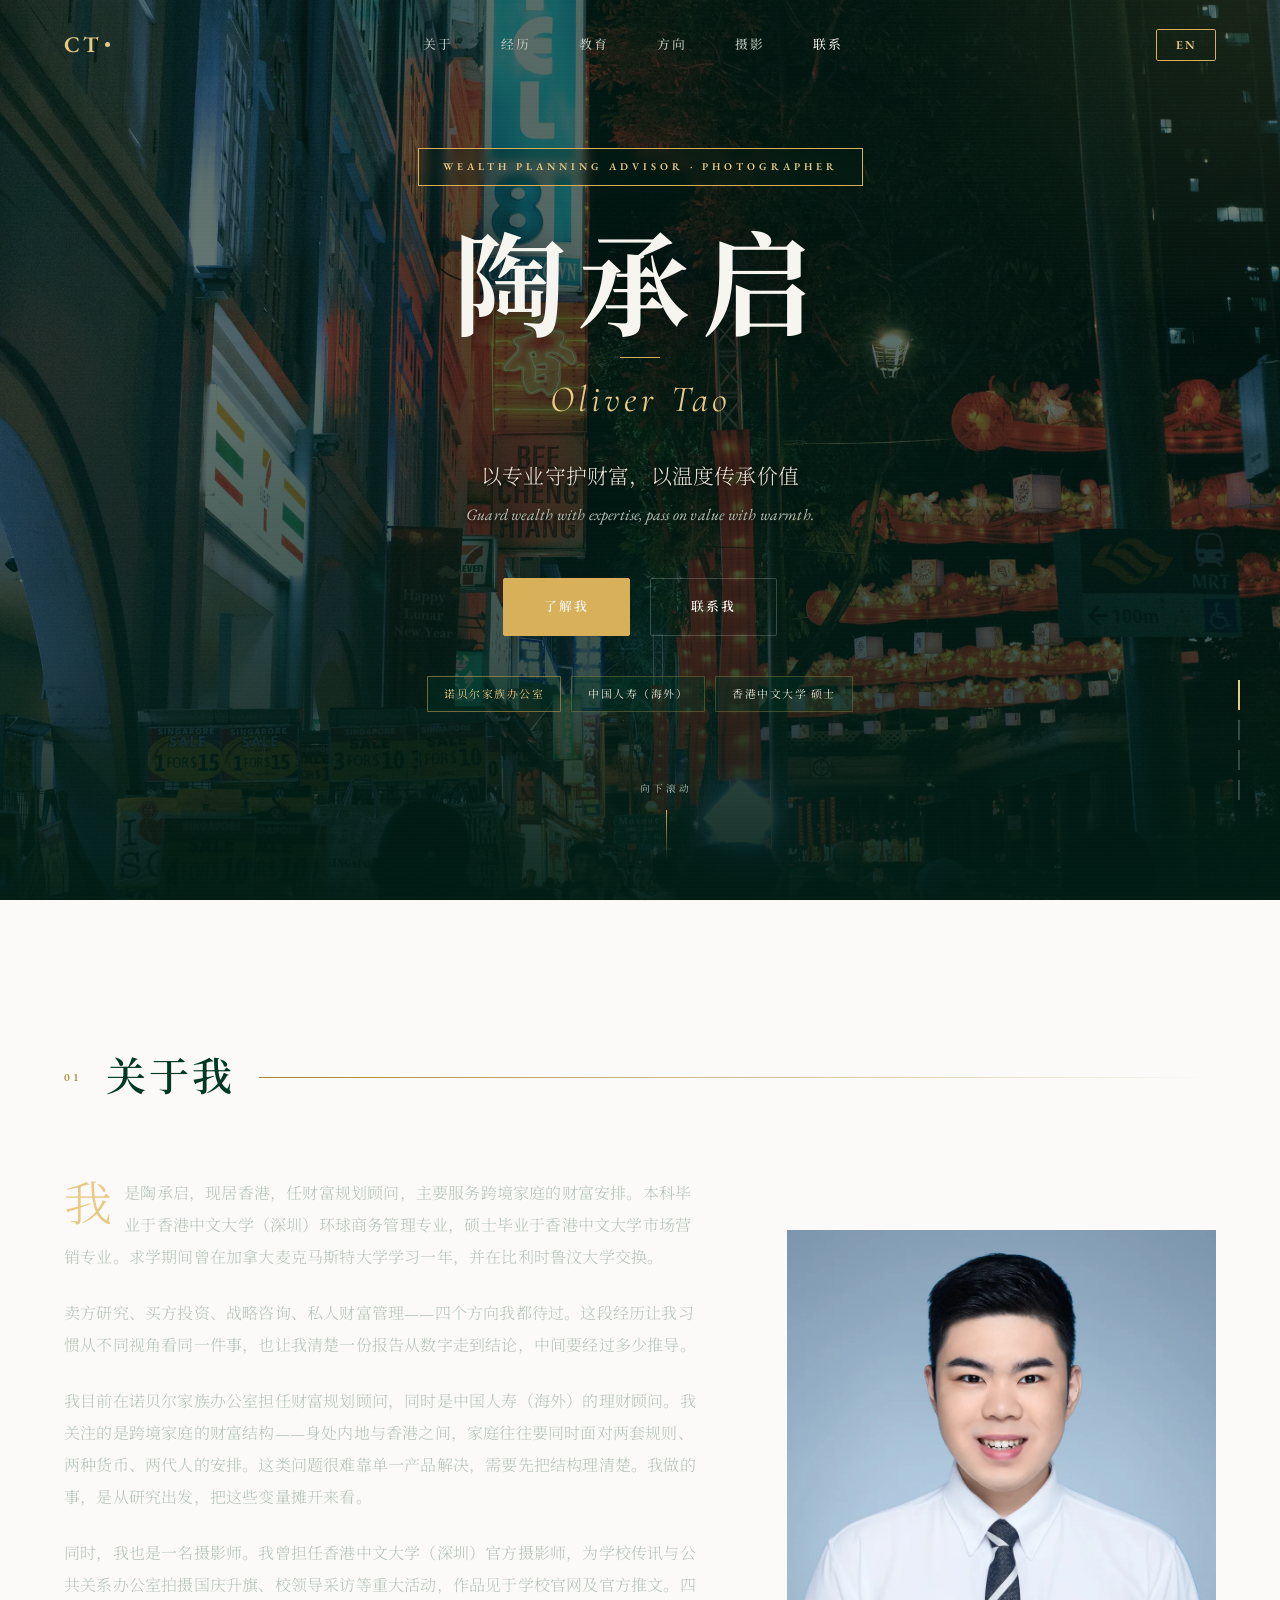
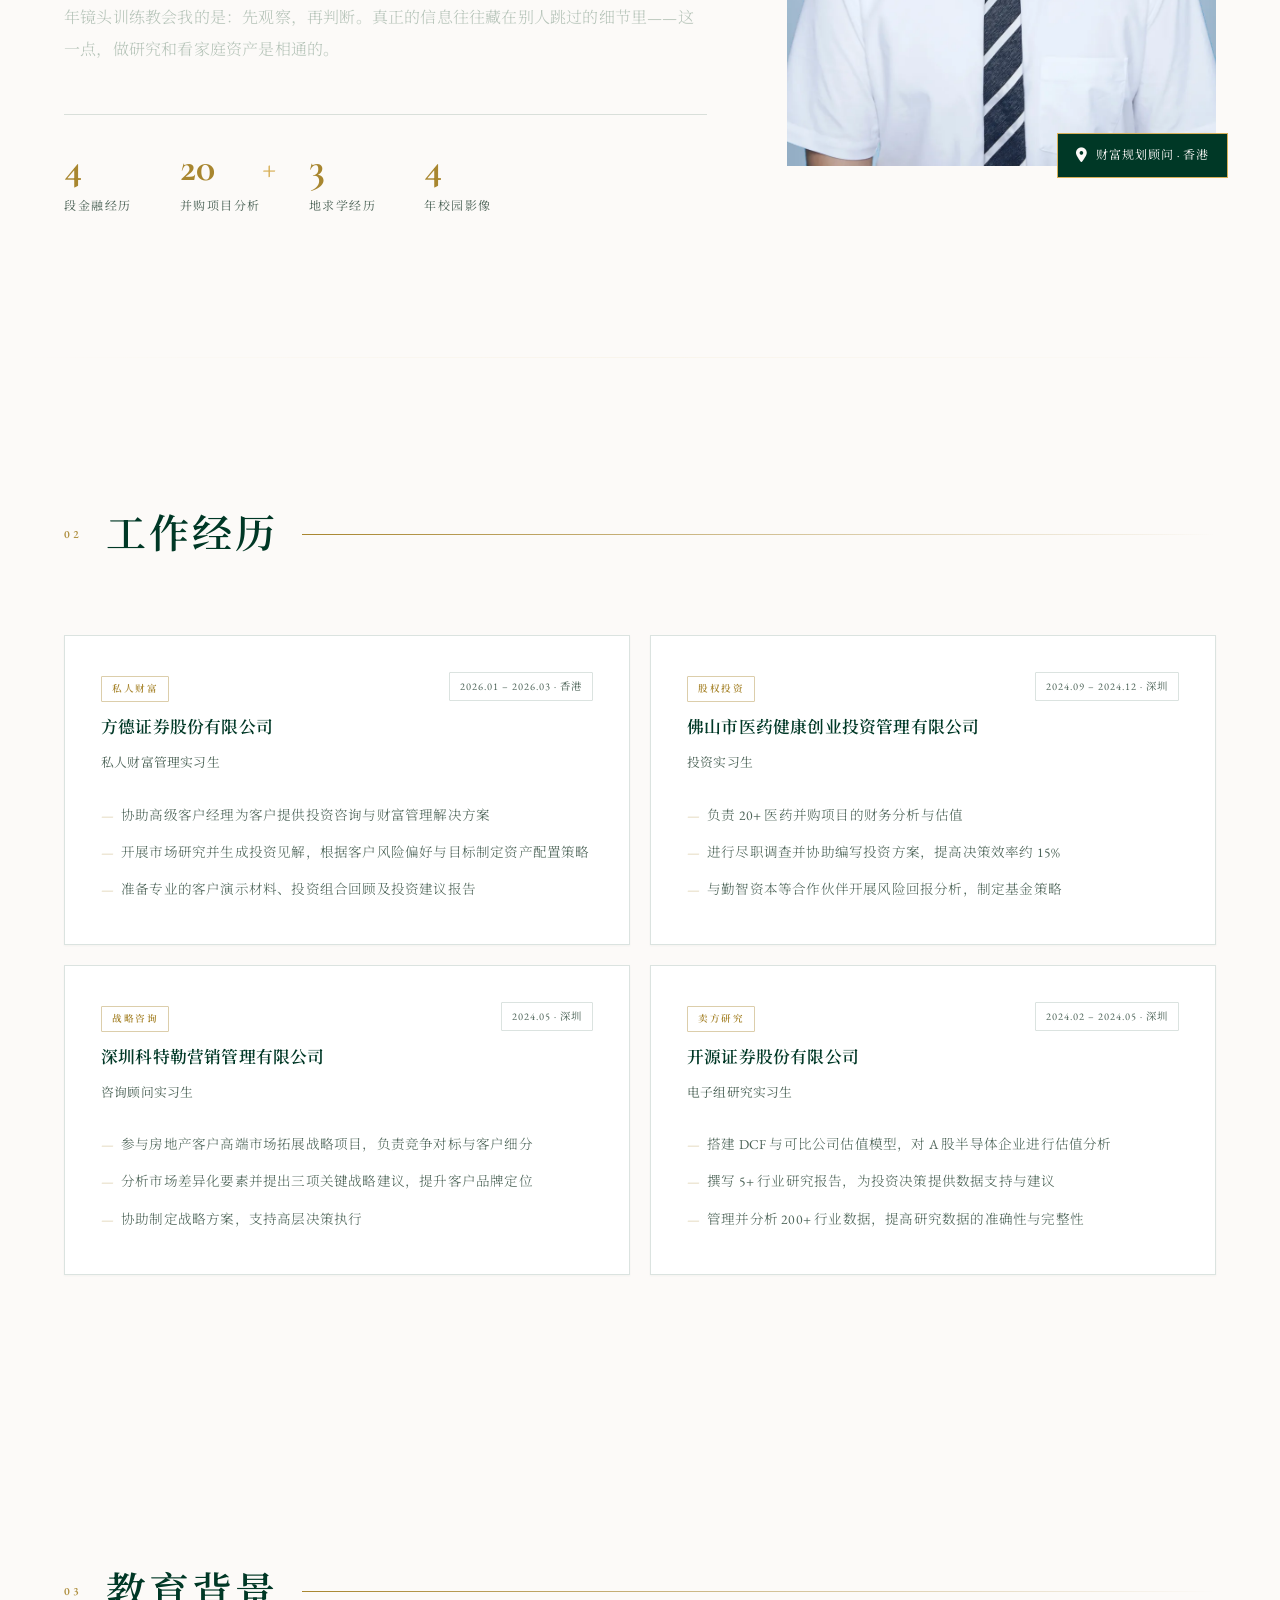
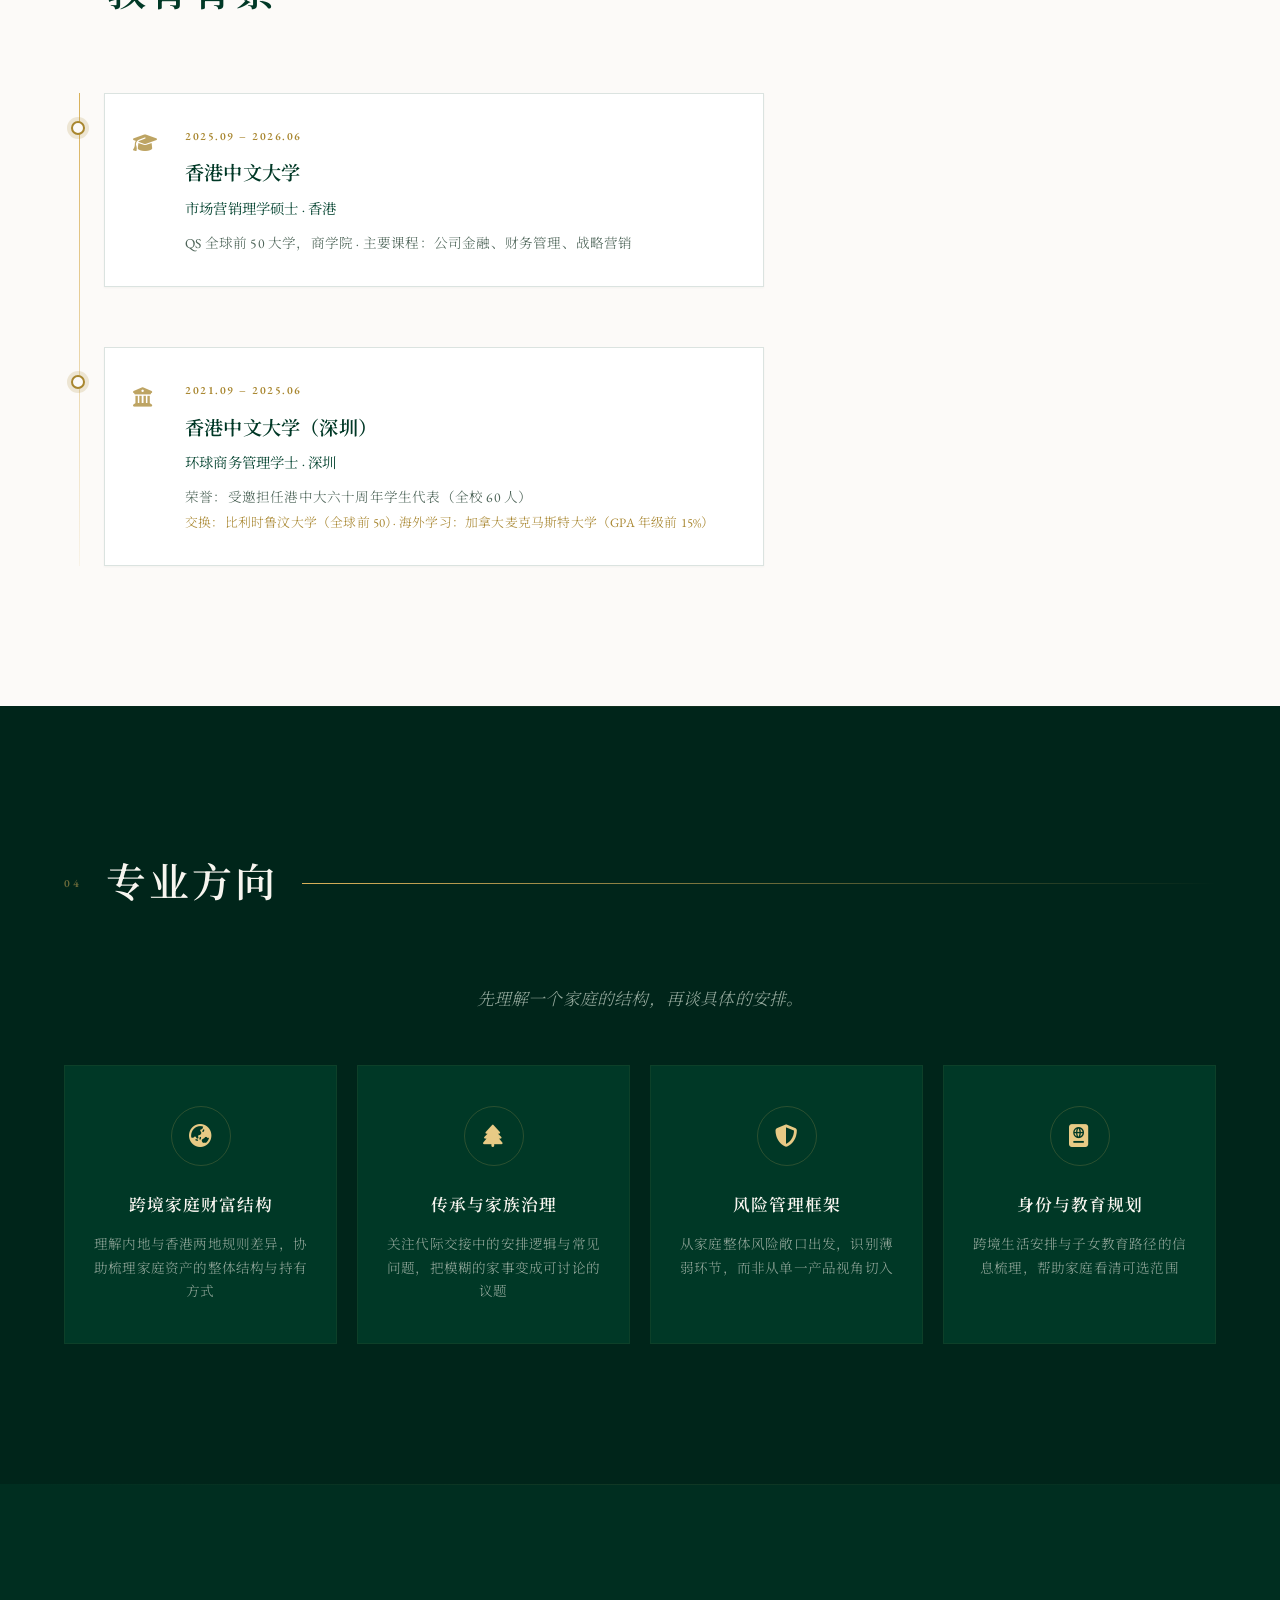
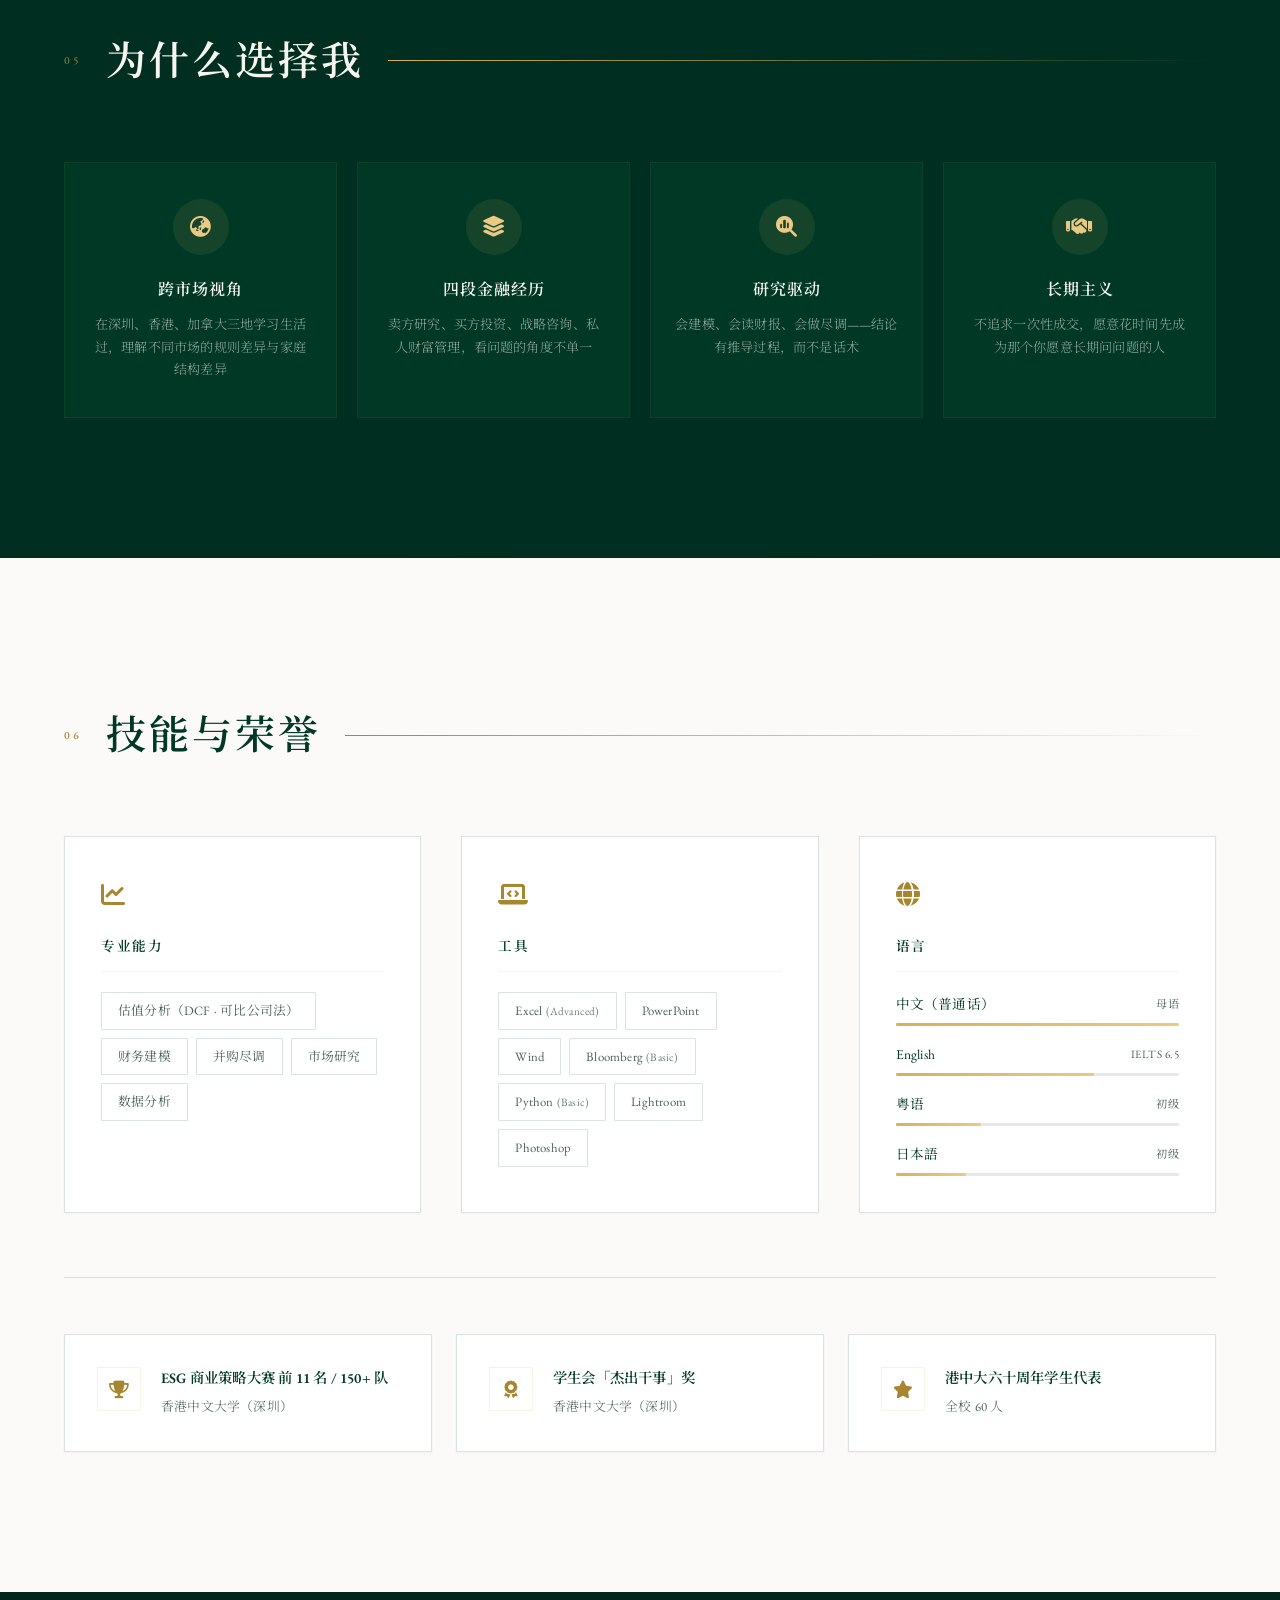
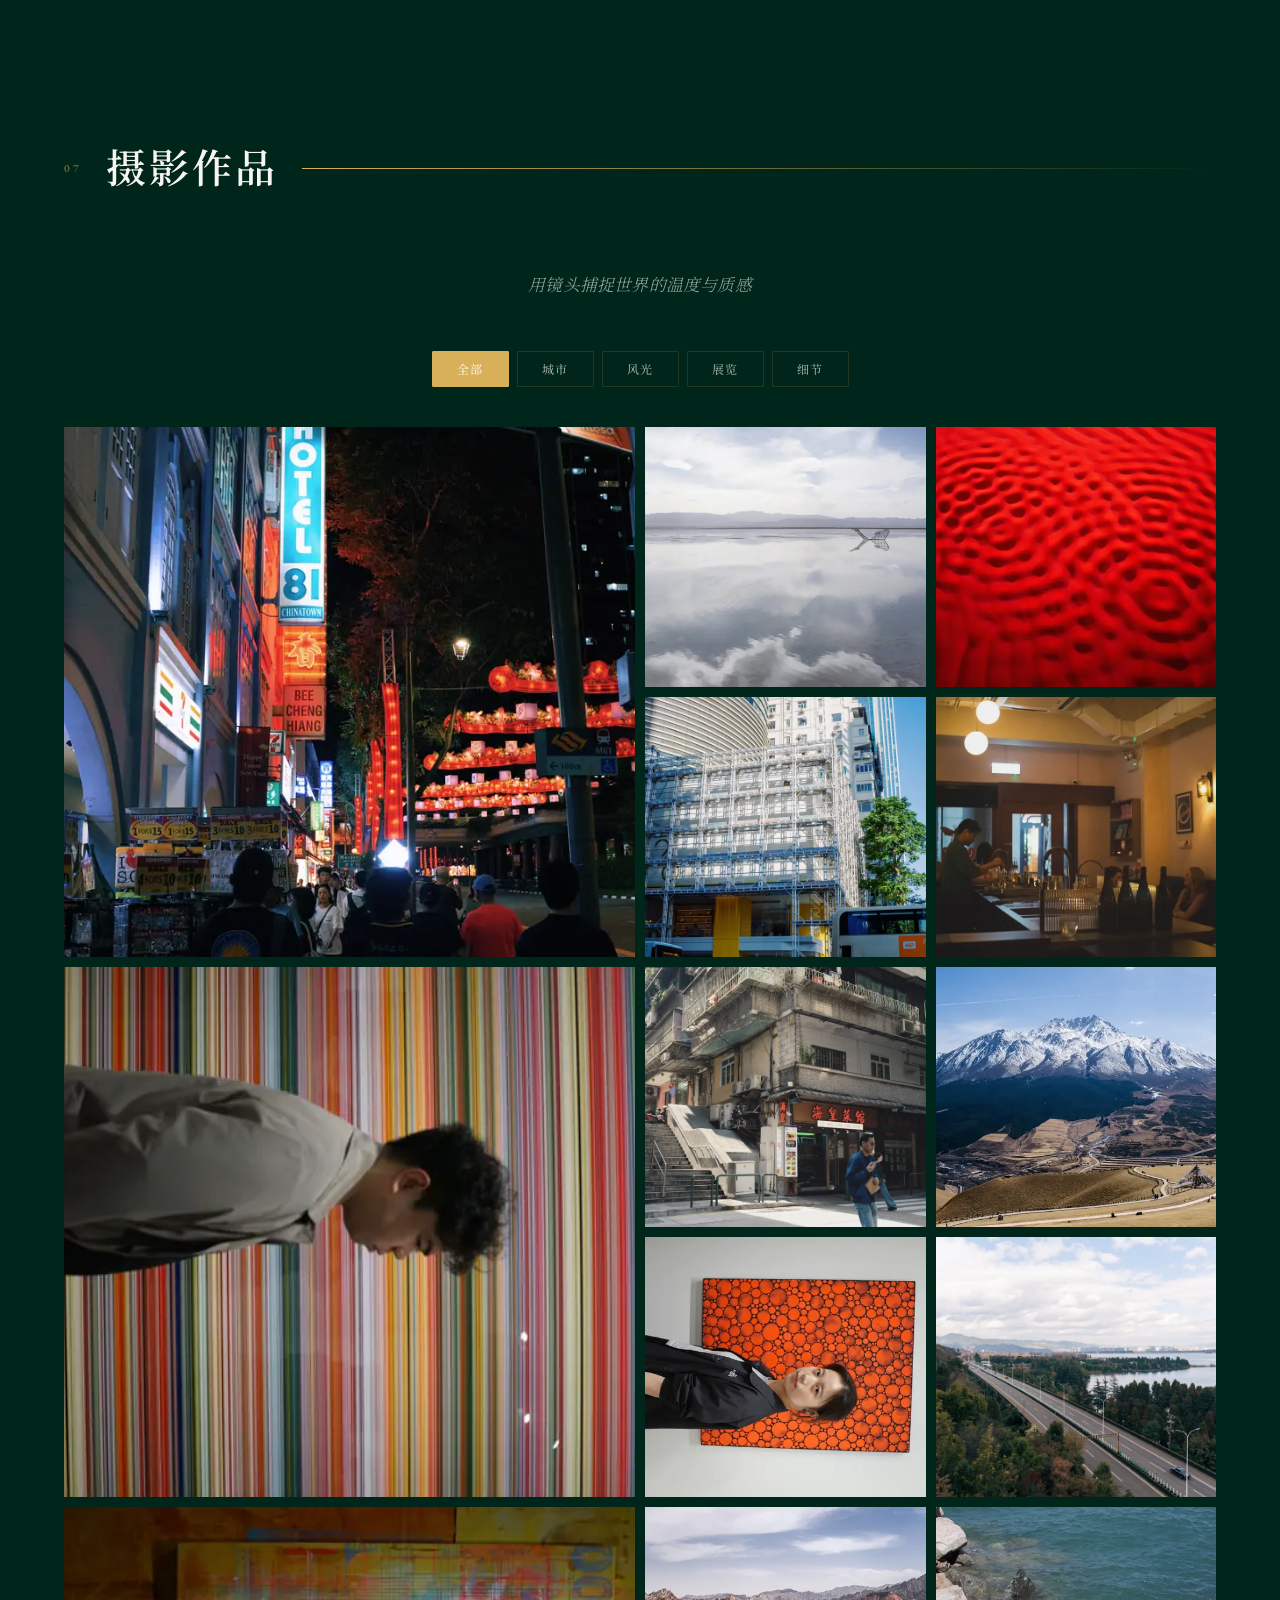
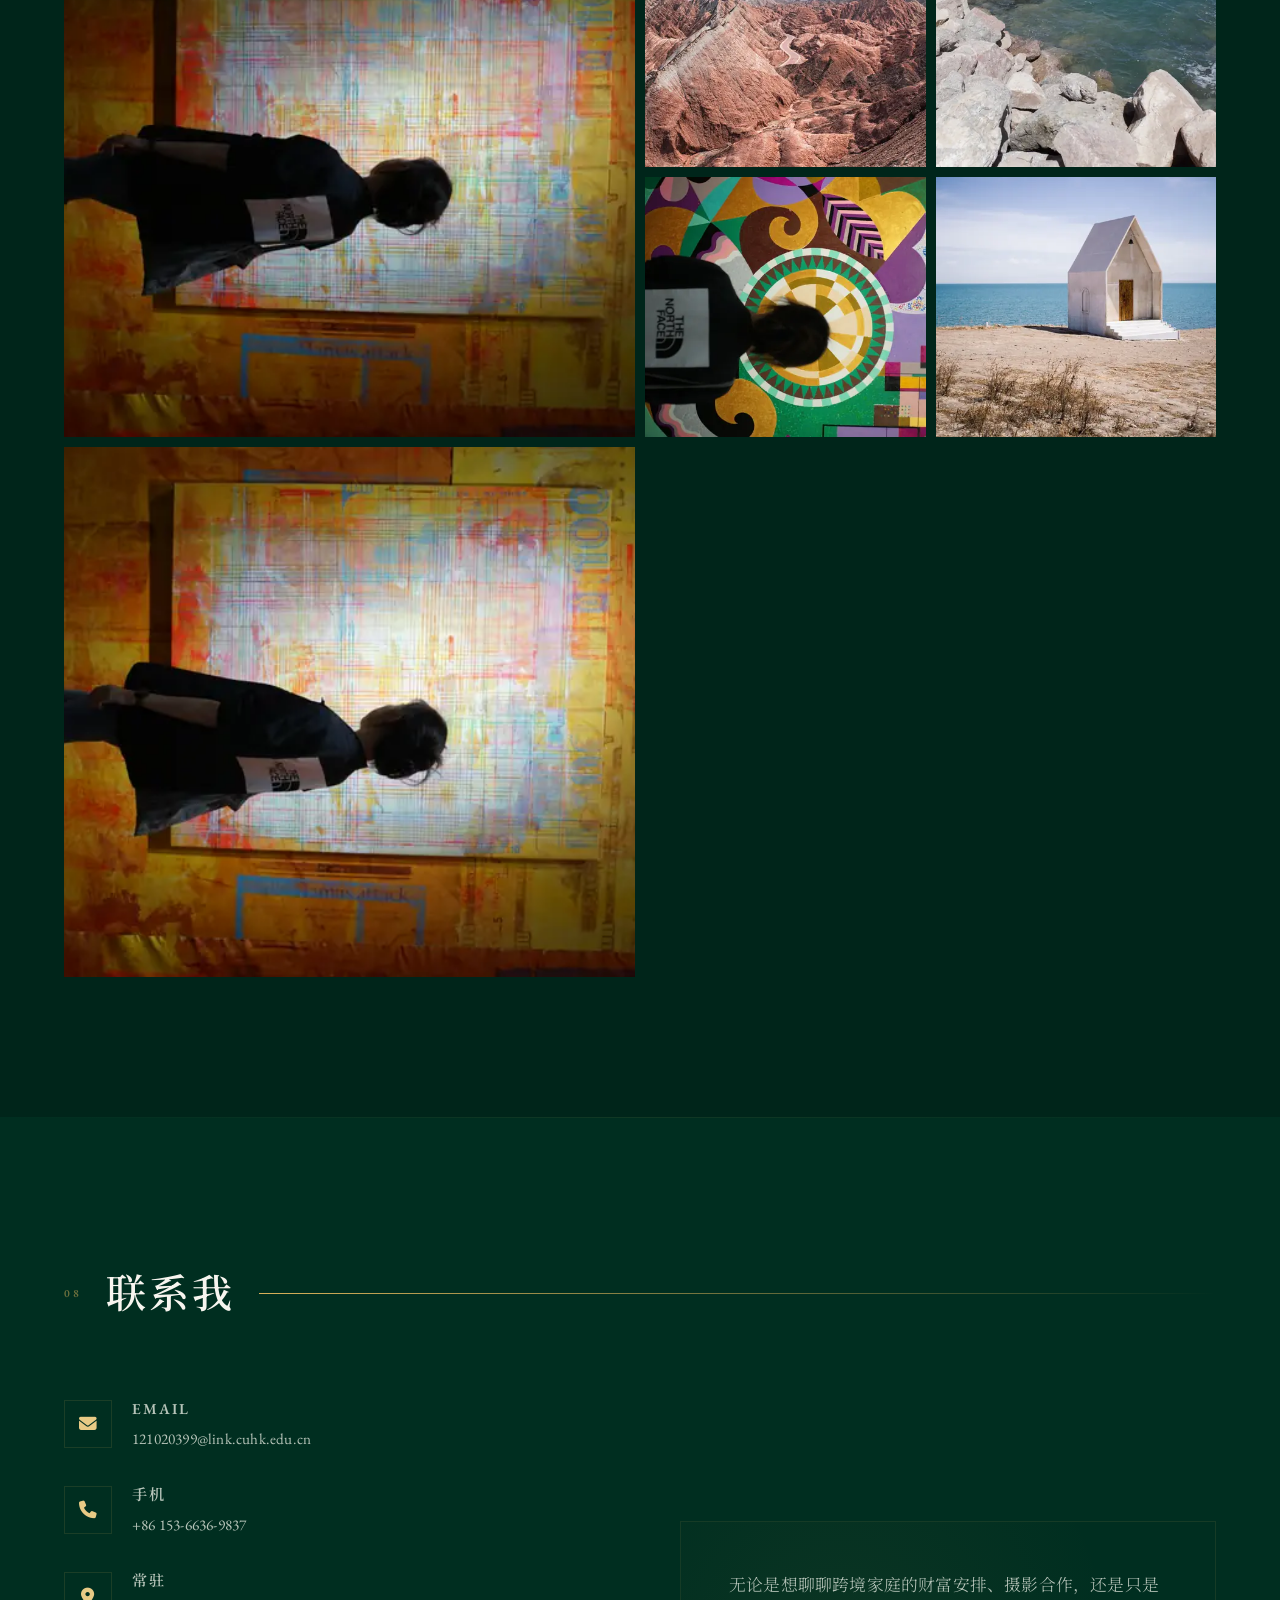
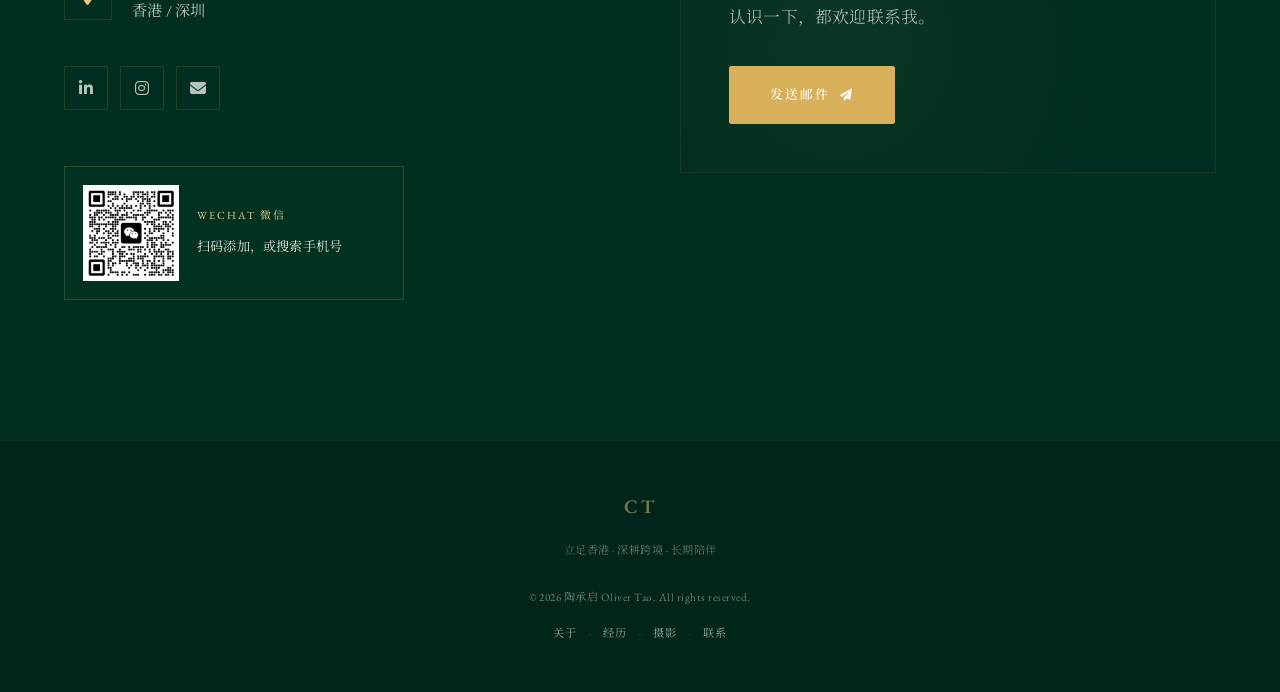
==== commit 3b18b5ea: "补充摄影作品、更换职业形象照，并修正已上线的错误标注 摄影（9 张 → 16 张） - 从 D:/DCIM 补充 7 张：茶卡镜面、青海湖水（2026.04 青海行）；   色域、观画、波普、构成、留" ====
--- a/index.html
+++ b/index.html
@@ -215,7 +215,7 @@
                         我是陶承启，现居香港，任财富规划顾问，主要服务跨境家庭的财富安排。本科毕业于香港中文大学（深圳）环球商务管理专业，硕士毕业于香港中文大学市场营销专业。求学期间曾在加拿大麦克马斯特大学学习一年，并在比利时鲁汶大学交换。
                     </p>
                     <p data-i18n="about.p2">
-                        我的经历集中在四个方向：在开源证券电子组做卖方研究，搭建估值模型、撰写行业报告；在佛山医药健康创投做买方投资，分析并购标的、参与尽职调查；在科特勒咨询做战略项目，做竞争对标与客户细分；在方德证券私人财富管理团队，协助高净值客户梳理资产配置。卖方、买方、咨询、财富管理四个位置都待过，让我习惯从不同视角看同一件事。
+                        卖方研究、买方投资、战略咨询、私人财富管理——四个方向我都待过。这段经历让我习惯从不同视角看同一件事，也让我清楚一份报告从数字走到结论，中间要经过多少推导。
                     </p>
                     <p data-i18n="about.p3">
                         我目前在诺贝尔家族办公室担任财富规划顾问，同时是中国人寿（海外）的理财顾问。我关注的是跨境家庭的财富结构——身处内地与香港之间，家庭往往要同时面对两套规则、两种货币、两代人的安排。这类问题很难靠单一产品解决，需要先把结构理清楚。我做的事，是从研究出发，把这些变量摊开来看。
@@ -245,7 +245,7 @@
                 </div>
                 <div class="about-image reveal">
                     <div class="image-frame">
-                        <img src="images/opt/portrait.webp" width="1000" height="1500"
+                        <img src="images/opt/portrait.webp" width="1200" height="1200"
                              alt="陶承启 Oliver Tao 毕业照" class="about-photo" loading="lazy">
                         <div class="image-frame-border"></div>
                         <div class="image-frame-corner top-left"></div>
@@ -572,6 +572,7 @@
                 <button class="filter-btn active" data-filter="all" data-i18n="photography.filterAll">全部</button>
                 <button class="filter-btn" data-filter="city" data-i18n="photography.filterCity">城市</button>
                 <button class="filter-btn" data-filter="landscape" data-i18n="photography.filterLandscape">风光</button>
+                <button class="filter-btn" data-filter="exhibition" data-i18n="photography.filterExhibition">展览</button>
                 <button class="filter-btn" data-filter="detail" data-i18n="photography.filterDetail">细节</button>
             </div>
 
@@ -579,13 +580,125 @@
                 <div class="gallery-item gallery-item-wide" data-category="city">
                     <img src="images/opt/g6-sm.webp"
                          srcset="images/opt/g6-sm.webp 640w, images/opt/g6.webp 1600w"
-                         sizes="(max-width: 480px) 100vw, (max-width: 768px) 100vw, (max-width: 1024px) 66vw, 50vw"
+                         sizes="(max-width: 480px) 100vw, (max-width: 768px) 50vw, (max-width: 1024px) 33vw, 25vw"
                          width="1600" height="2400" loading="lazy" decoding="async"
-                         data-full="images/opt/g6.webp" alt="香港霓虹夜景" class="gallery-img">
+                         data-full="images/opt/g6.webp" alt="霓虹夜行" class="gallery-img">
                     <div class="gallery-overlay">
                         <div class="gallery-overlay-content">
                             <span class="gallery-title">霓虹夜行</span>
                             <span class="gallery-cat" data-i18n="photography.filterCity">城市</span>
+                            <span class="gallery-year">2026.05</span>
+                        </div>
+                    </div>
+                </div>
+                <div class="gallery-item" data-category="landscape">
+                    <img src="images/opt/n1-sm.webp"
+                         srcset="images/opt/n1-sm.webp 640w, images/opt/n1.webp 1600w"
+                         sizes="(max-width: 480px) 100vw, (max-width: 768px) 50vw, (max-width: 1024px) 33vw, 25vw"
+                         width="1600" height="1069" loading="lazy" decoding="async"
+                         data-full="images/opt/n1.webp" alt="茶卡镜面" class="gallery-img">
+                    <div class="gallery-overlay">
+                        <div class="gallery-overlay-content">
+                            <span class="gallery-title">茶卡镜面</span>
+                            <span class="gallery-cat" data-i18n="photography.filterLandscape">风光</span>
+                            <span class="gallery-year">2026.04</span>
+                        </div>
+                    </div>
+                </div>
+                <div class="gallery-item" data-category="detail">
+                    <img src="images/opt/g3-sm.webp"
+                         srcset="images/opt/g3-sm.webp 640w, images/opt/g3.webp 1600w"
+                         sizes="(max-width: 480px) 100vw, (max-width: 768px) 50vw, (max-width: 1024px) 33vw, 25vw"
+                         width="1600" height="1067" loading="lazy" decoding="async"
+                         data-full="images/opt/g3.webp" alt="肌理" class="gallery-img">
+                    <div class="gallery-overlay">
+                        <div class="gallery-overlay-content">
+                            <span class="gallery-title">肌理</span>
+                            <span class="gallery-cat" data-i18n="photography.filterDetail">细节</span>
+                            <span class="gallery-year">2026.03</span>
+                        </div>
+                    </div>
+                </div>
+                <div class="gallery-item" data-category="city">
+                    <img src="images/opt/g2-sm.webp"
+                         srcset="images/opt/g2-sm.webp 640w, images/opt/g2.webp 1600w"
+                         sizes="(max-width: 480px) 100vw, (max-width: 768px) 50vw, (max-width: 1024px) 33vw, 25vw"
+                         width="1600" height="2400" loading="lazy" decoding="async"
+                         data-full="images/opt/g2.webp" alt="幕墙之下" class="gallery-img">
+                    <div class="gallery-overlay">
+                        <div class="gallery-overlay-content">
+                            <span class="gallery-title">幕墙之下</span>
+                            <span class="gallery-cat" data-i18n="photography.filterCity">城市</span>
+                            <span class="gallery-year">2026.01</span>
+                        </div>
+                    </div>
+                </div>
+                <div class="gallery-item" data-category="detail">
+                    <img src="images/opt/g4-sm.webp"
+                         srcset="images/opt/g4-sm.webp 640w, images/opt/g4.webp 1600w"
+                         sizes="(max-width: 480px) 100vw, (max-width: 768px) 50vw, (max-width: 1024px) 33vw, 25vw"
+                         width="1600" height="2400" loading="lazy" decoding="async"
+                         data-full="images/opt/g4.webp" alt="午后光线" class="gallery-img">
+                    <div class="gallery-overlay">
+                        <div class="gallery-overlay-content">
+                            <span class="gallery-title">午后光线</span>
+                            <span class="gallery-cat" data-i18n="photography.filterDetail">细节</span>
+                            <span class="gallery-year">2026.04</span>
+                        </div>
+                    </div>
+                </div>
+                <div class="gallery-item gallery-item-wide" data-category="exhibition">
+                    <img src="images/opt/n4-sm.webp"
+                         srcset="images/opt/n4-sm.webp 640w, images/opt/n4.webp 1600w"
+                         sizes="(max-width: 480px) 100vw, (max-width: 768px) 50vw, (max-width: 1024px) 33vw, 25vw"
+                         width="1600" height="1069" loading="lazy" decoding="async"
+                         data-full="images/opt/n4.webp" alt="色域" class="gallery-img">
+                    <div class="gallery-overlay">
+                        <div class="gallery-overlay-content">
+                            <span class="gallery-title">色域</span>
+                            <span class="gallery-cat" data-i18n="photography.filterExhibition">展览</span>
+                            <span class="gallery-year">2026.03</span>
+                        </div>
+                    </div>
+                </div>
+                <div class="gallery-item" data-category="city">
+                    <img src="images/opt/g5-sm.webp"
+                         srcset="images/opt/g5-sm.webp 640w, images/opt/g5.webp 1600w"
+                         sizes="(max-width: 480px) 100vw, (max-width: 768px) 50vw, (max-width: 1024px) 33vw, 25vw"
+                         width="1600" height="2400" loading="lazy" decoding="async"
+                         data-full="images/opt/g5.webp" alt="澳门斜巷" class="gallery-img">
+                    <div class="gallery-overlay">
+                        <div class="gallery-overlay-content">
+                            <span class="gallery-title">澳门斜巷</span>
+                            <span class="gallery-cat" data-i18n="photography.filterCity">城市</span>
+                            <span class="gallery-year">2026.01</span>
+                        </div>
+                    </div>
+                </div>
+                <div class="gallery-item" data-category="landscape">
+                    <img src="images/opt/g8-sm.webp"
+                         srcset="images/opt/g8-sm.webp 640w, images/opt/g8.webp 1600w"
+                         sizes="(max-width: 480px) 100vw, (max-width: 768px) 50vw, (max-width: 1024px) 33vw, 25vw"
+                         width="1600" height="1067" loading="lazy" decoding="async"
+                         data-full="images/opt/g8.webp" alt="雪线之上" class="gallery-img">
+                    <div class="gallery-overlay">
+                        <div class="gallery-overlay-content">
+                            <span class="gallery-title">雪线之上</span>
+                            <span class="gallery-cat" data-i18n="photography.filterLandscape">风光</span>
+                            <span class="gallery-year">2026.04</span>
+                        </div>
+                    </div>
+                </div>
+                <div class="gallery-item" data-category="exhibition">
+                    <img src="images/opt/n6-sm.webp"
+                         srcset="images/opt/n6-sm.webp 640w, images/opt/n6.webp 1600w"
+                         sizes="(max-width: 480px) 100vw, (max-width: 768px) 50vw, (max-width: 1024px) 33vw, 25vw"
+                         width="1600" height="1069" loading="lazy" decoding="async"
+                         data-full="images/opt/n6.webp" alt="观画" class="gallery-img">
+                    <div class="gallery-overlay">
+                        <div class="gallery-overlay-content">
+                            <span class="gallery-title">观画</span>
+                            <span class="gallery-cat" data-i18n="photography.filterExhibition">展览</span>
                             <span class="gallery-year">2026.03</span>
                         </div>
                     </div>
@@ -595,82 +708,26 @@
                          srcset="images/opt/g1-sm.webp 640w, images/opt/g1.webp 1600w"
                          sizes="(max-width: 480px) 100vw, (max-width: 768px) 50vw, (max-width: 1024px) 33vw, 25vw"
                          width="1600" height="2400" loading="lazy" decoding="async"
-                         data-full="images/opt/g1.webp" alt="海岸公路" class="gallery-img">
-                    <div class="gallery-overlay">
-                        <div class="gallery-overlay-content">
-                            <span class="gallery-title">海岸公路</span>
+                         data-full="images/opt/g1.webp" alt="高原公路" class="gallery-img">
+                    <div class="gallery-overlay">
+                        <div class="gallery-overlay-content">
+                            <span class="gallery-title">高原公路</span>
                             <span class="gallery-cat" data-i18n="photography.filterLandscape">风光</span>
                             <span class="gallery-year">2026.01</span>
                         </div>
                     </div>
                 </div>
-                <div class="gallery-item" data-category="detail">
-                    <img src="images/opt/g3-sm.webp"
-                         srcset="images/opt/g3-sm.webp 640w, images/opt/g3.webp 1600w"
-                         sizes="(max-width: 480px) 100vw, (max-width: 768px) 50vw, (max-width: 1024px) 33vw, 25vw"
-                         width="1600" height="1067" loading="lazy" decoding="async"
-                         data-full="images/opt/g3.webp" alt="红色沙丘纹理" class="gallery-img">
-                    <div class="gallery-overlay">
-                        <div class="gallery-overlay-content">
-                            <span class="gallery-title">沙的纹理</span>
-                            <span class="gallery-cat" data-i18n="photography.filterDetail">细节</span>
+                <div class="gallery-item gallery-item-wide" data-category="exhibition">
+                    <img src="images/opt/n7-sm.webp"
+                         srcset="images/opt/n7-sm.webp 640w, images/opt/n7.webp 1600w"
+                         sizes="(max-width: 480px) 100vw, (max-width: 768px) 50vw, (max-width: 1024px) 33vw, 25vw"
+                         width="1600" height="1069" loading="lazy" decoding="async"
+                         data-full="images/opt/n7.webp" alt="波普" class="gallery-img">
+                    <div class="gallery-overlay">
+                        <div class="gallery-overlay-content">
+                            <span class="gallery-title">波普</span>
+                            <span class="gallery-cat" data-i18n="photography.filterExhibition">展览</span>
                             <span class="gallery-year">2026.03</span>
-                        </div>
-                    </div>
-                </div>
-                <div class="gallery-item" data-category="city">
-                    <img src="images/opt/g2-sm.webp"
-                         srcset="images/opt/g2-sm.webp 640w, images/opt/g2.webp 1600w"
-                         sizes="(max-width: 480px) 100vw, (max-width: 768px) 50vw, (max-width: 1024px) 33vw, 25vw"
-                         width="1600" height="2400" loading="lazy" decoding="async"
-                         data-full="images/opt/g2.webp" alt="城市玻璃幕墙" class="gallery-img">
-                    <div class="gallery-overlay">
-                        <div class="gallery-overlay-content">
-                            <span class="gallery-title">幕墙之下</span>
-                            <span class="gallery-cat" data-i18n="photography.filterCity">城市</span>
-                            <span class="gallery-year">2026.01</span>
-                        </div>
-                    </div>
-                </div>
-                <div class="gallery-item" data-category="detail">
-                    <img src="images/opt/g4-sm.webp"
-                         srcset="images/opt/g4-sm.webp 640w, images/opt/g4.webp 1600w"
-                         sizes="(max-width: 480px) 100vw, (max-width: 768px) 50vw, (max-width: 1024px) 33vw, 25vw"
-                         width="1600" height="2400" loading="lazy" decoding="async"
-                         data-full="images/opt/g4.webp" alt="室内暖光空间" class="gallery-img">
-                    <div class="gallery-overlay">
-                        <div class="gallery-overlay-content">
-                            <span class="gallery-title">午后光线</span>
-                            <span class="gallery-cat" data-i18n="photography.filterDetail">细节</span>
-                            <span class="gallery-year">2026.04</span>
-                        </div>
-                    </div>
-                </div>
-                <div class="gallery-item" data-category="city">
-                    <img src="images/opt/g5-sm.webp"
-                         srcset="images/opt/g5-sm.webp 640w, images/opt/g5.webp 1600w"
-                         sizes="(max-width: 480px) 100vw, (max-width: 768px) 50vw, (max-width: 1024px) 33vw, 25vw"
-                         width="1600" height="2400" loading="lazy" decoding="async"
-                         data-full="images/opt/g5.webp" alt="香港街景斜坡" class="gallery-img">
-                    <div class="gallery-overlay">
-                        <div class="gallery-overlay-content">
-                            <span class="gallery-title">港岛斜街</span>
-                            <span class="gallery-cat" data-i18n="photography.filterCity">城市</span>
-                            <span class="gallery-year">2026.01</span>
-                        </div>
-                    </div>
-                </div>
-                <div class="gallery-item" data-category="landscape">
-                    <img src="images/opt/g8-sm.webp"
-                         srcset="images/opt/g8-sm.webp 640w, images/opt/g8.webp 1600w"
-                         sizes="(max-width: 480px) 100vw, (max-width: 768px) 50vw, (max-width: 1024px) 33vw, 25vw"
-                         width="1600" height="1067" loading="lazy" decoding="async"
-                         data-full="images/opt/g8.webp" alt="雪山与盘山公路" class="gallery-img">
-                    <div class="gallery-overlay">
-                        <div class="gallery-overlay-content">
-                            <span class="gallery-title">雪线之上</span>
-                            <span class="gallery-cat" data-i18n="photography.filterLandscape">风光</span>
-                            <span class="gallery-year">2026.04</span>
                         </div>
                     </div>
                 </div>
@@ -679,7 +736,7 @@
                          srcset="images/opt/g9-sm.webp 640w, images/opt/g9.webp 1600w"
                          sizes="(max-width: 480px) 100vw, (max-width: 768px) 50vw, (max-width: 1024px) 33vw, 25vw"
                          width="1600" height="1067" loading="lazy" decoding="async"
-                         data-full="images/opt/g9.webp" alt="丹霞地貌" class="gallery-img">
+                         data-full="images/opt/g9.webp" alt="丹霞褶皱" class="gallery-img">
                     <div class="gallery-overlay">
                         <div class="gallery-overlay-content">
                             <span class="gallery-title">丹霞褶皱</span>
@@ -689,21 +746,62 @@
                     </div>
                 </div>
                 <div class="gallery-item" data-category="landscape">
+                    <img src="images/opt/n2-sm.webp"
+                         srcset="images/opt/n2-sm.webp 640w, images/opt/n2.webp 1600w"
+                         sizes="(max-width: 480px) 100vw, (max-width: 768px) 50vw, (max-width: 1024px) 33vw, 25vw"
+                         width="1600" height="1069" loading="lazy" decoding="async"
+                         data-full="images/opt/n2.webp" alt="青海湖水" class="gallery-img">
+                    <div class="gallery-overlay">
+                        <div class="gallery-overlay-content">
+                            <span class="gallery-title">青海湖水</span>
+                            <span class="gallery-cat" data-i18n="photography.filterLandscape">风光</span>
+                            <span class="gallery-year">2026.04</span>
+                        </div>
+                    </div>
+                </div>
+                <div class="gallery-item" data-category="exhibition">
+                    <img src="images/opt/n8-sm.webp"
+                         srcset="images/opt/n8-sm.webp 640w, images/opt/n8.webp 1600w"
+                         sizes="(max-width: 480px) 100vw, (max-width: 768px) 50vw, (max-width: 1024px) 33vw, 25vw"
+                         width="1600" height="1069" loading="lazy" decoding="async"
+                         data-full="images/opt/n8.webp" alt="构成" class="gallery-img">
+                    <div class="gallery-overlay">
+                        <div class="gallery-overlay-content">
+                            <span class="gallery-title">构成</span>
+                            <span class="gallery-cat" data-i18n="photography.filterExhibition">展览</span>
+                            <span class="gallery-year">2026.03</span>
+                        </div>
+                    </div>
+                </div>
+                <div class="gallery-item" data-category="landscape">
                     <img src="images/opt/g7-sm.webp"
                          srcset="images/opt/g7-sm.webp 640w, images/opt/g7.webp 1600w"
                          sizes="(max-width: 480px) 100vw, (max-width: 768px) 50vw, (max-width: 1024px) 33vw, 25vw"
                          width="1600" height="1067" loading="lazy" decoding="async"
-                         data-full="images/opt/g7.webp" alt="海边白色建筑" class="gallery-img">
-                    <div class="gallery-overlay">
-                        <div class="gallery-overlay-content">
-                            <span class="gallery-title">海边白屋</span>
+                         data-full="images/opt/g7.webp" alt="湖畔白屋" class="gallery-img">
+                    <div class="gallery-overlay">
+                        <div class="gallery-overlay-content">
+                            <span class="gallery-title">湖畔白屋</span>
                             <span class="gallery-cat" data-i18n="photography.filterLandscape">风光</span>
                             <span class="gallery-year">2026.04</span>
                         </div>
                     </div>
                 </div>
-            </div>
-        </div>
+                <div class="gallery-item gallery-item-wide" data-category="exhibition">
+                    <img src="images/opt/n9-sm.webp"
+                         srcset="images/opt/n9-sm.webp 640w, images/opt/n9.webp 1600w"
+                         sizes="(max-width: 480px) 100vw, (max-width: 768px) 50vw, (max-width: 1024px) 33vw, 25vw"
+                         width="1600" height="1069" loading="lazy" decoding="async"
+                         data-full="images/opt/n9.webp" alt="留白" class="gallery-img">
+                    <div class="gallery-overlay">
+                        <div class="gallery-overlay-content">
+                            <span class="gallery-title">留白</span>
+                            <span class="gallery-cat" data-i18n="photography.filterExhibition">展览</span>
+                            <span class="gallery-year">2026.03</span>
+                        </div>
+                    </div>
+                </div>
+            </div>
     </section>
 
     <!-- ============================================
--- a/style.css
+++ b/style.css
@@ -1332,6 +1332,7 @@
 .photo-gallery {
     display: grid;
     grid-template-columns: repeat(4, 1fr);
+    grid-auto-flow: row dense;
     grid-auto-rows: 260px;
     gap: 10px;
 }
--- a/fonts/fonts.css
+++ b/fonts/fonts.css
@@ -1,5 +1,4 @@
-/* 自托管字体 —— 由 Google Fonts 子集切片精简而来
-   仅保留站点实际字符集命中的 unicode-range 切片；中文为可变字体，字重合并为 300-700 */
+/* 自托管字体 —— 按站点字符集裁剪的 Google Fonts 切片；思源宋体为可变字体（300-700） */
 
 @font-face {
   font-family: 'Cormorant Garamond';
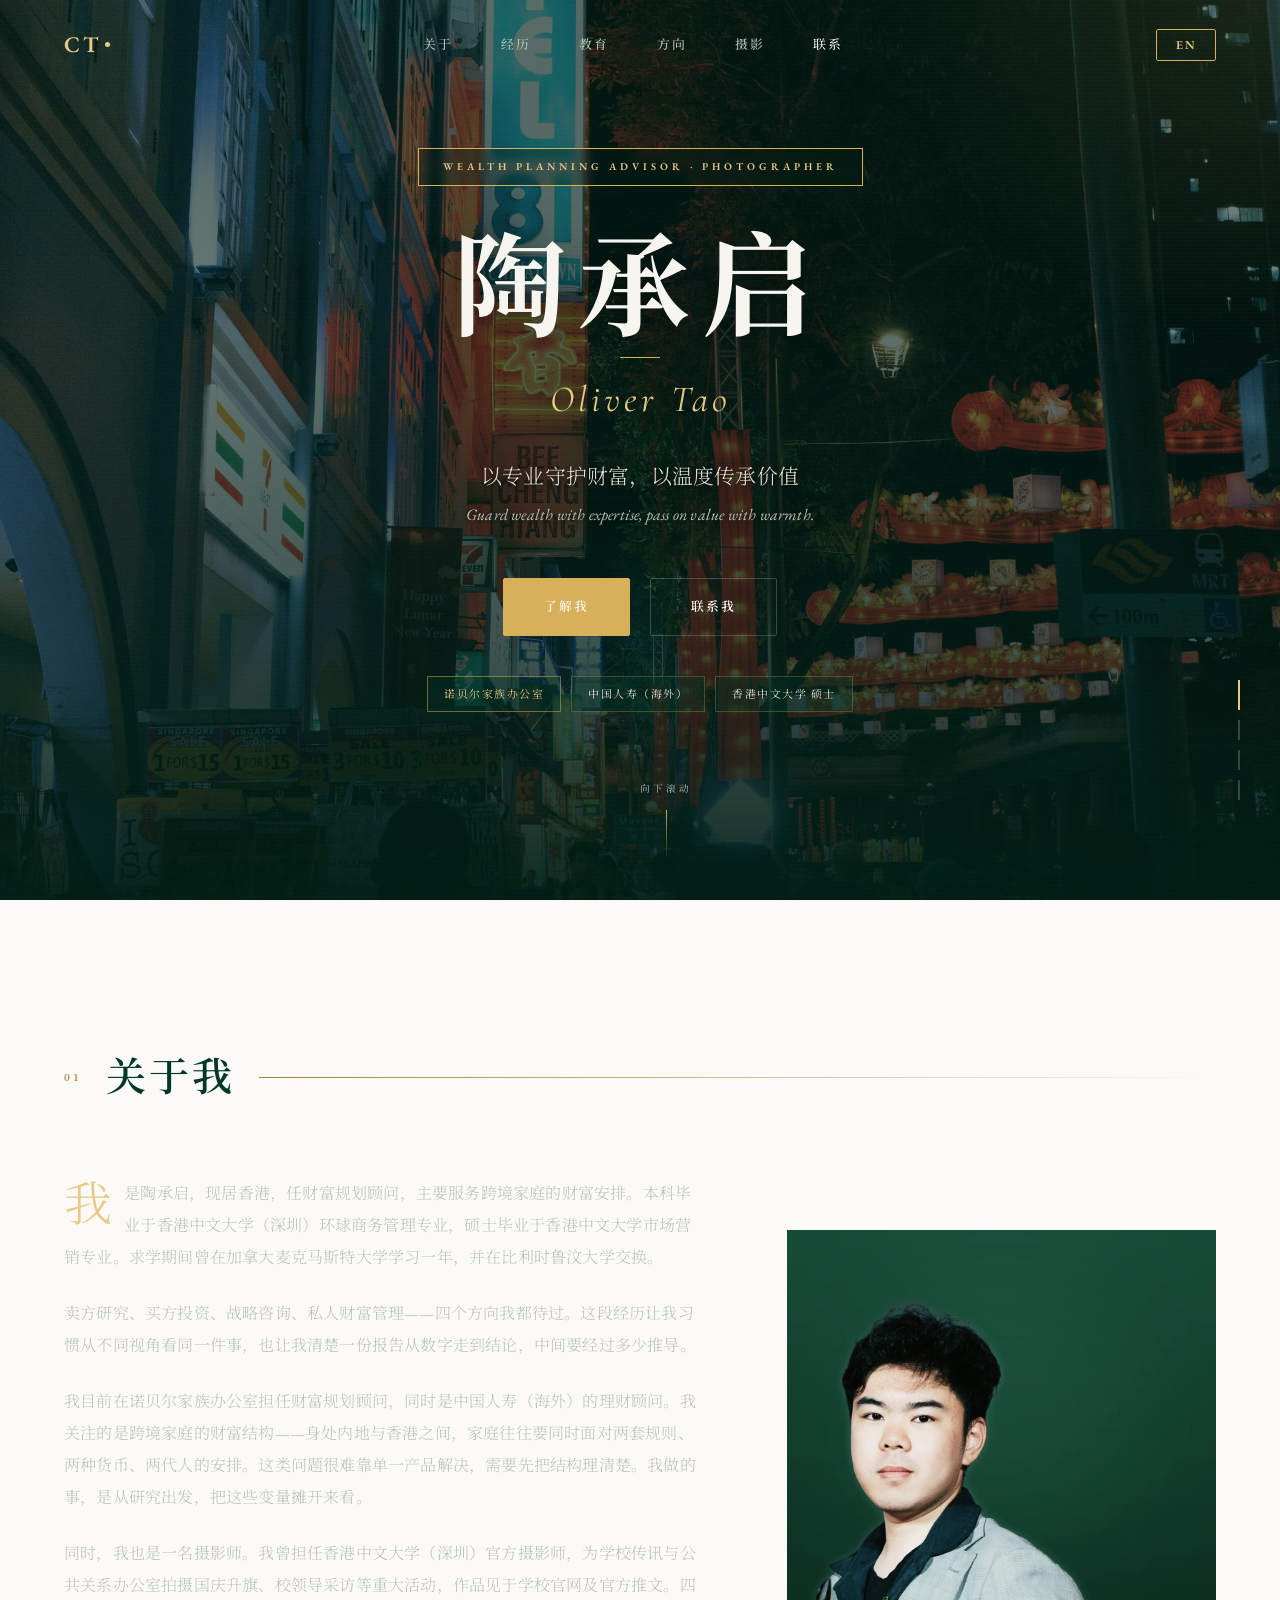
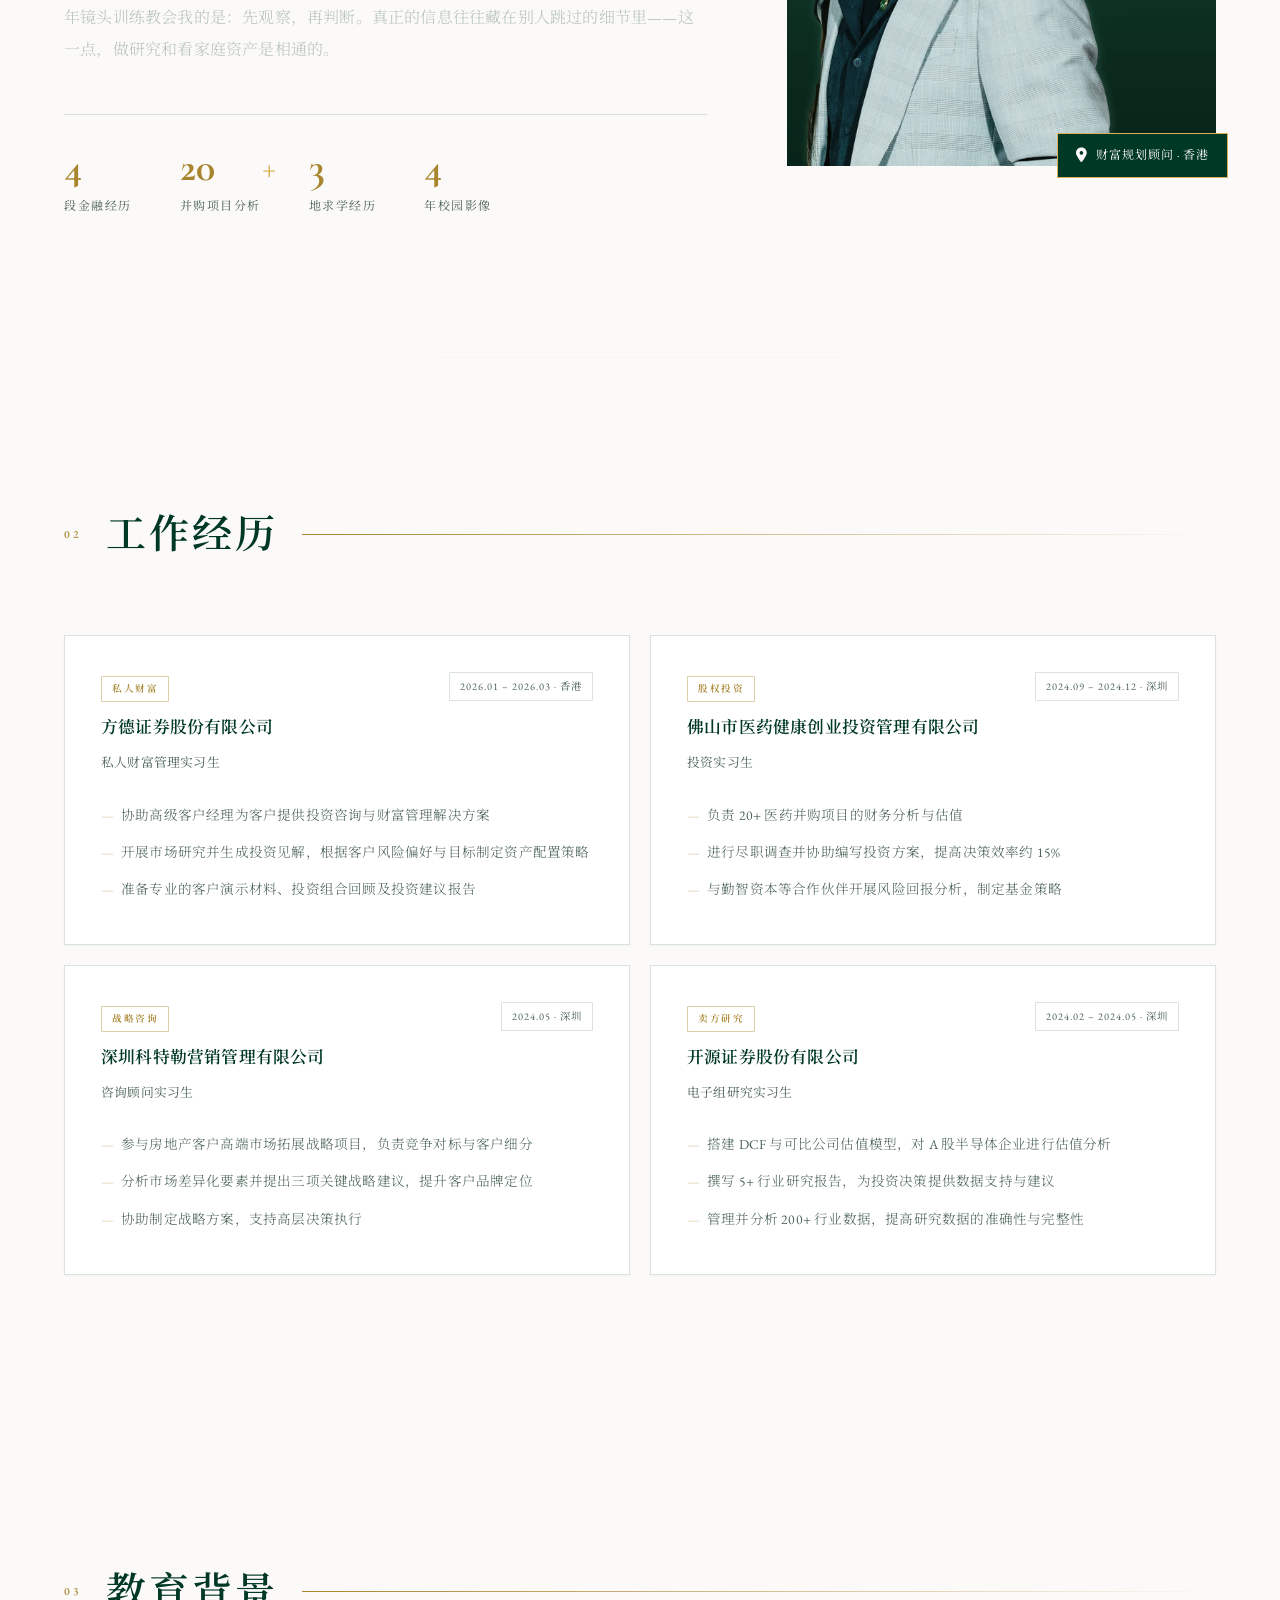
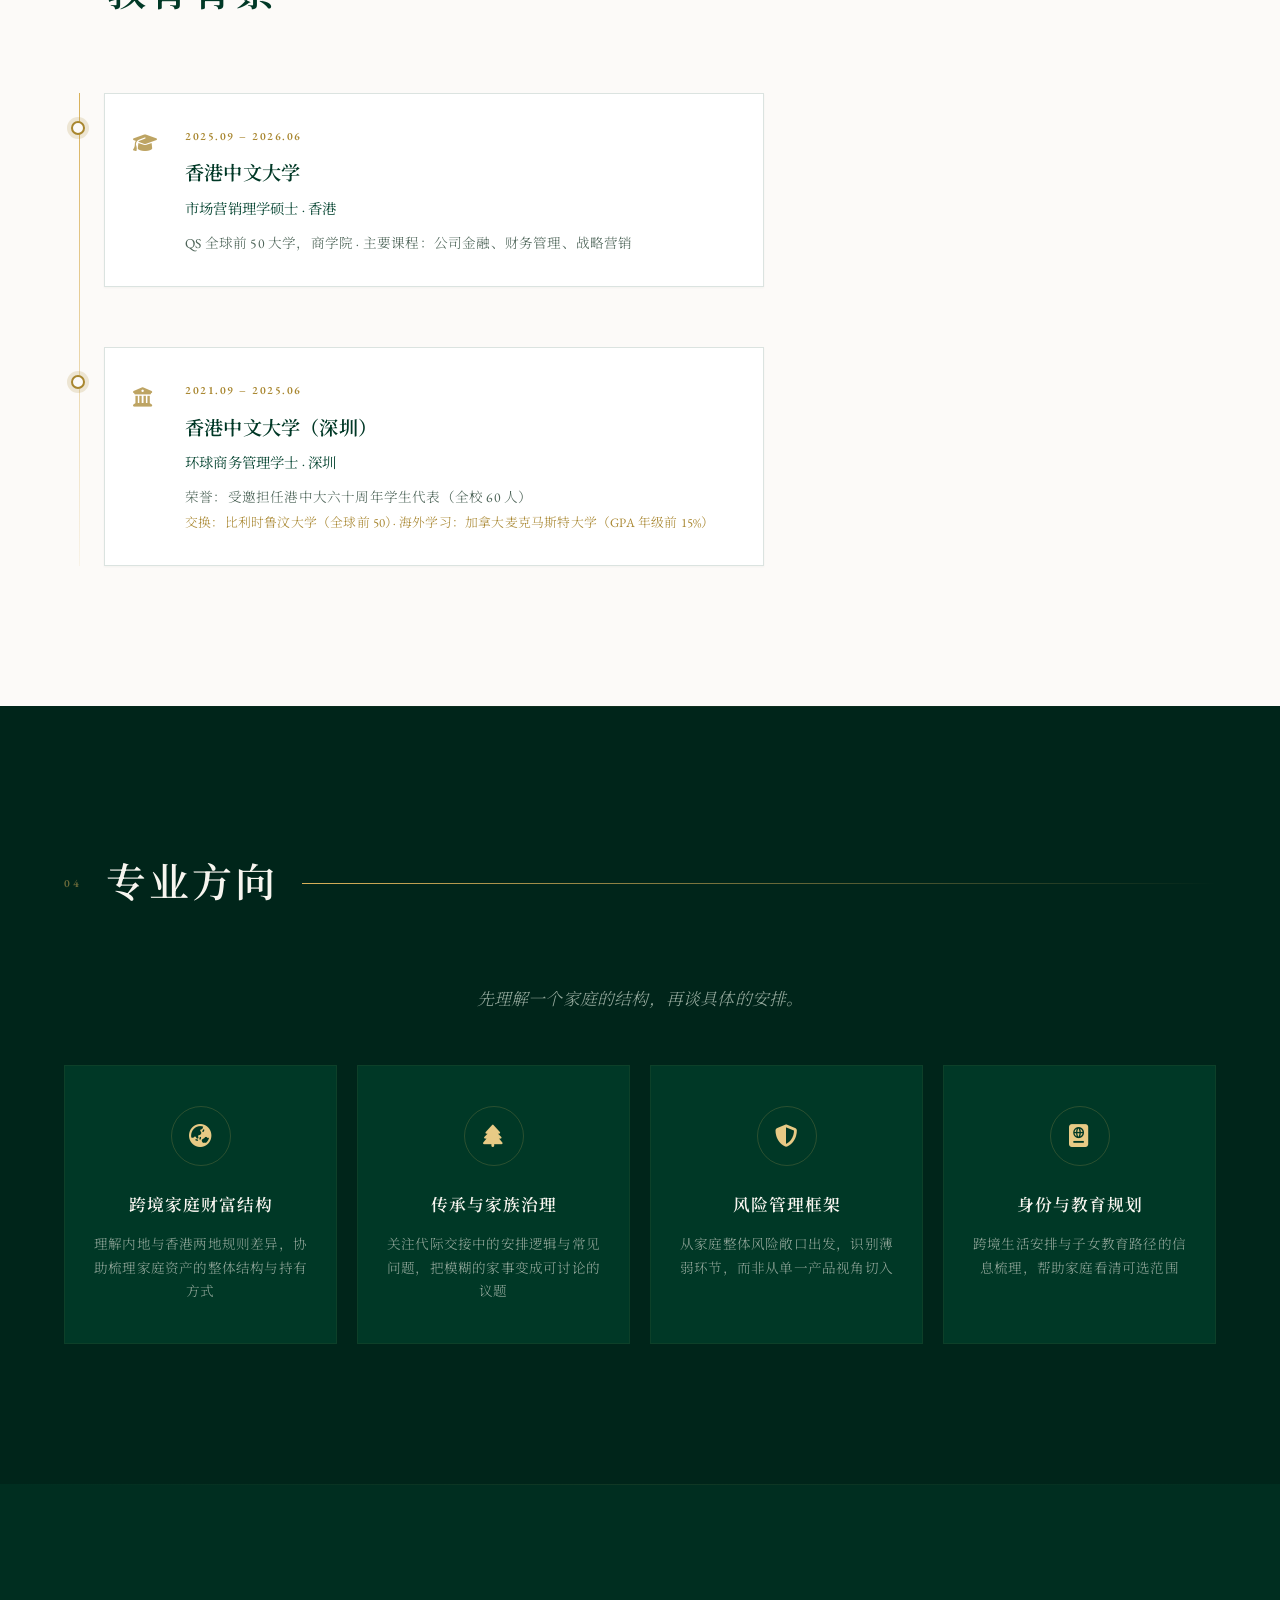
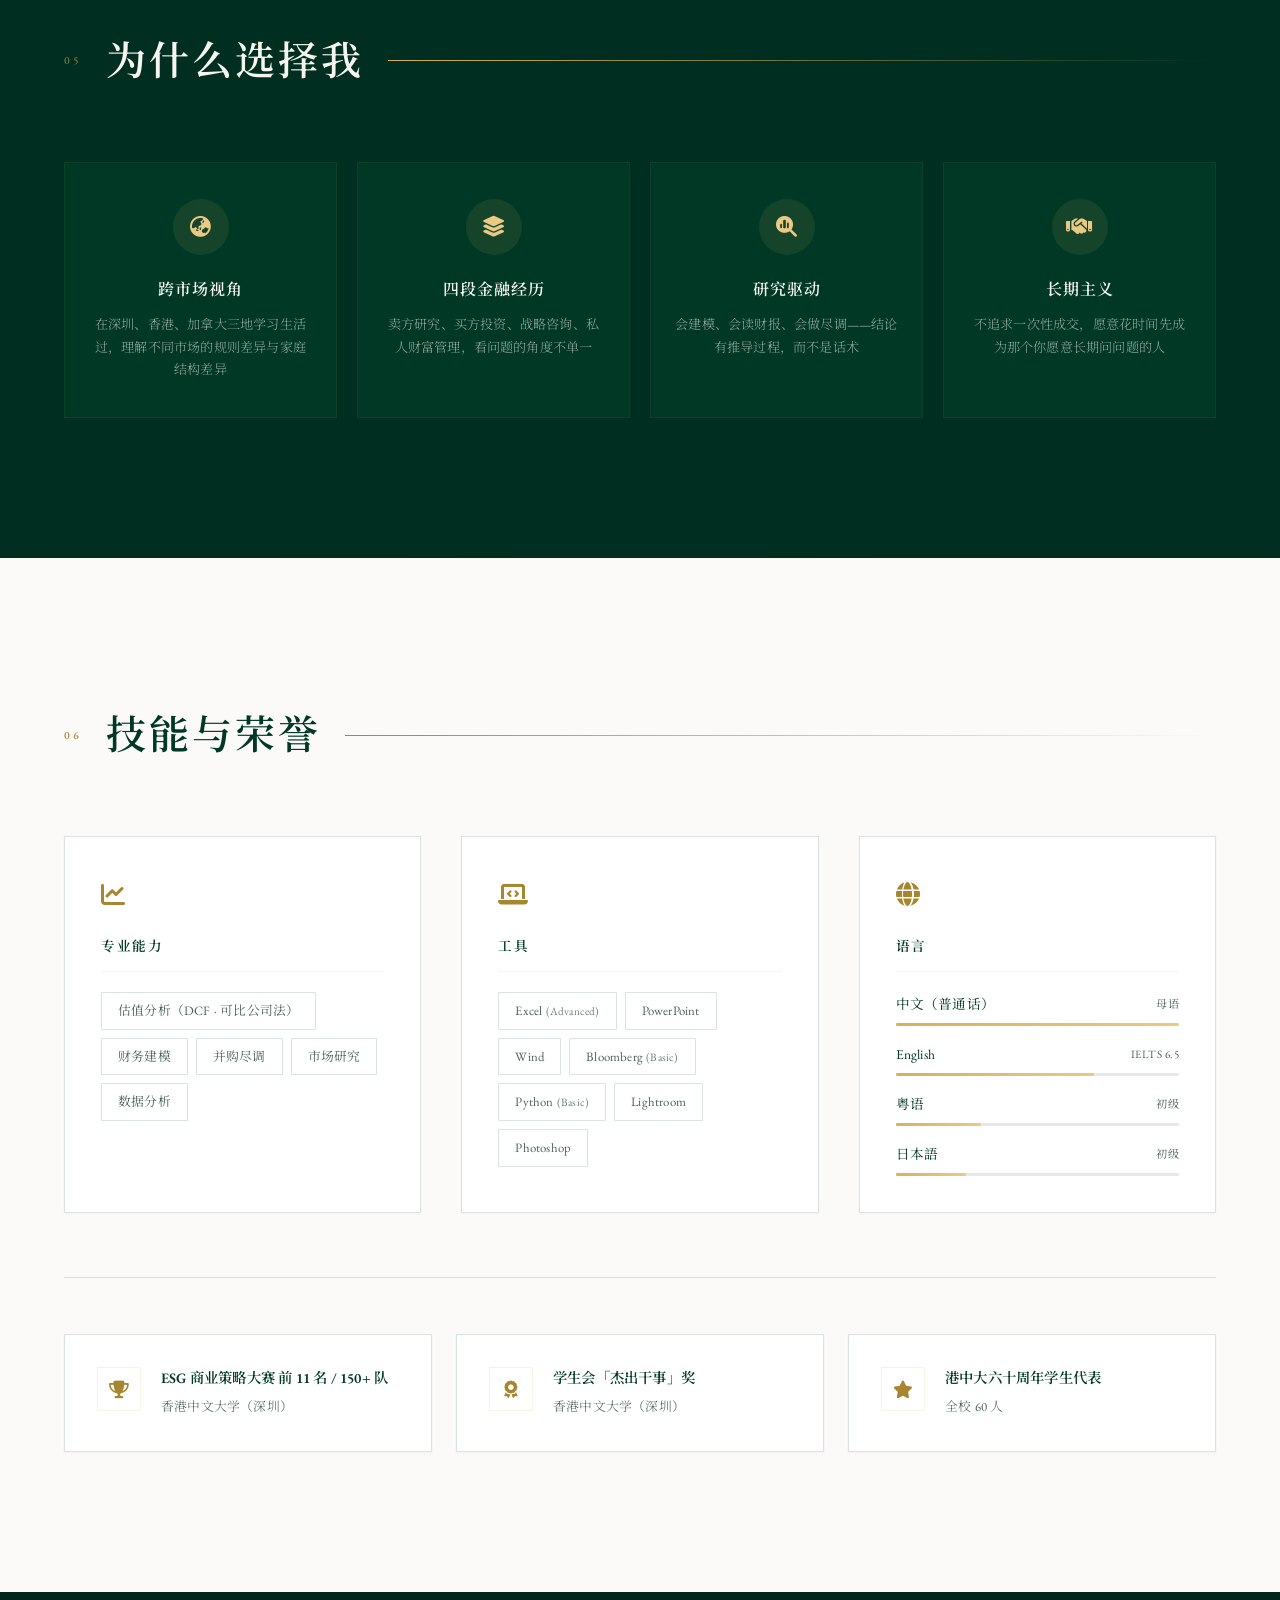
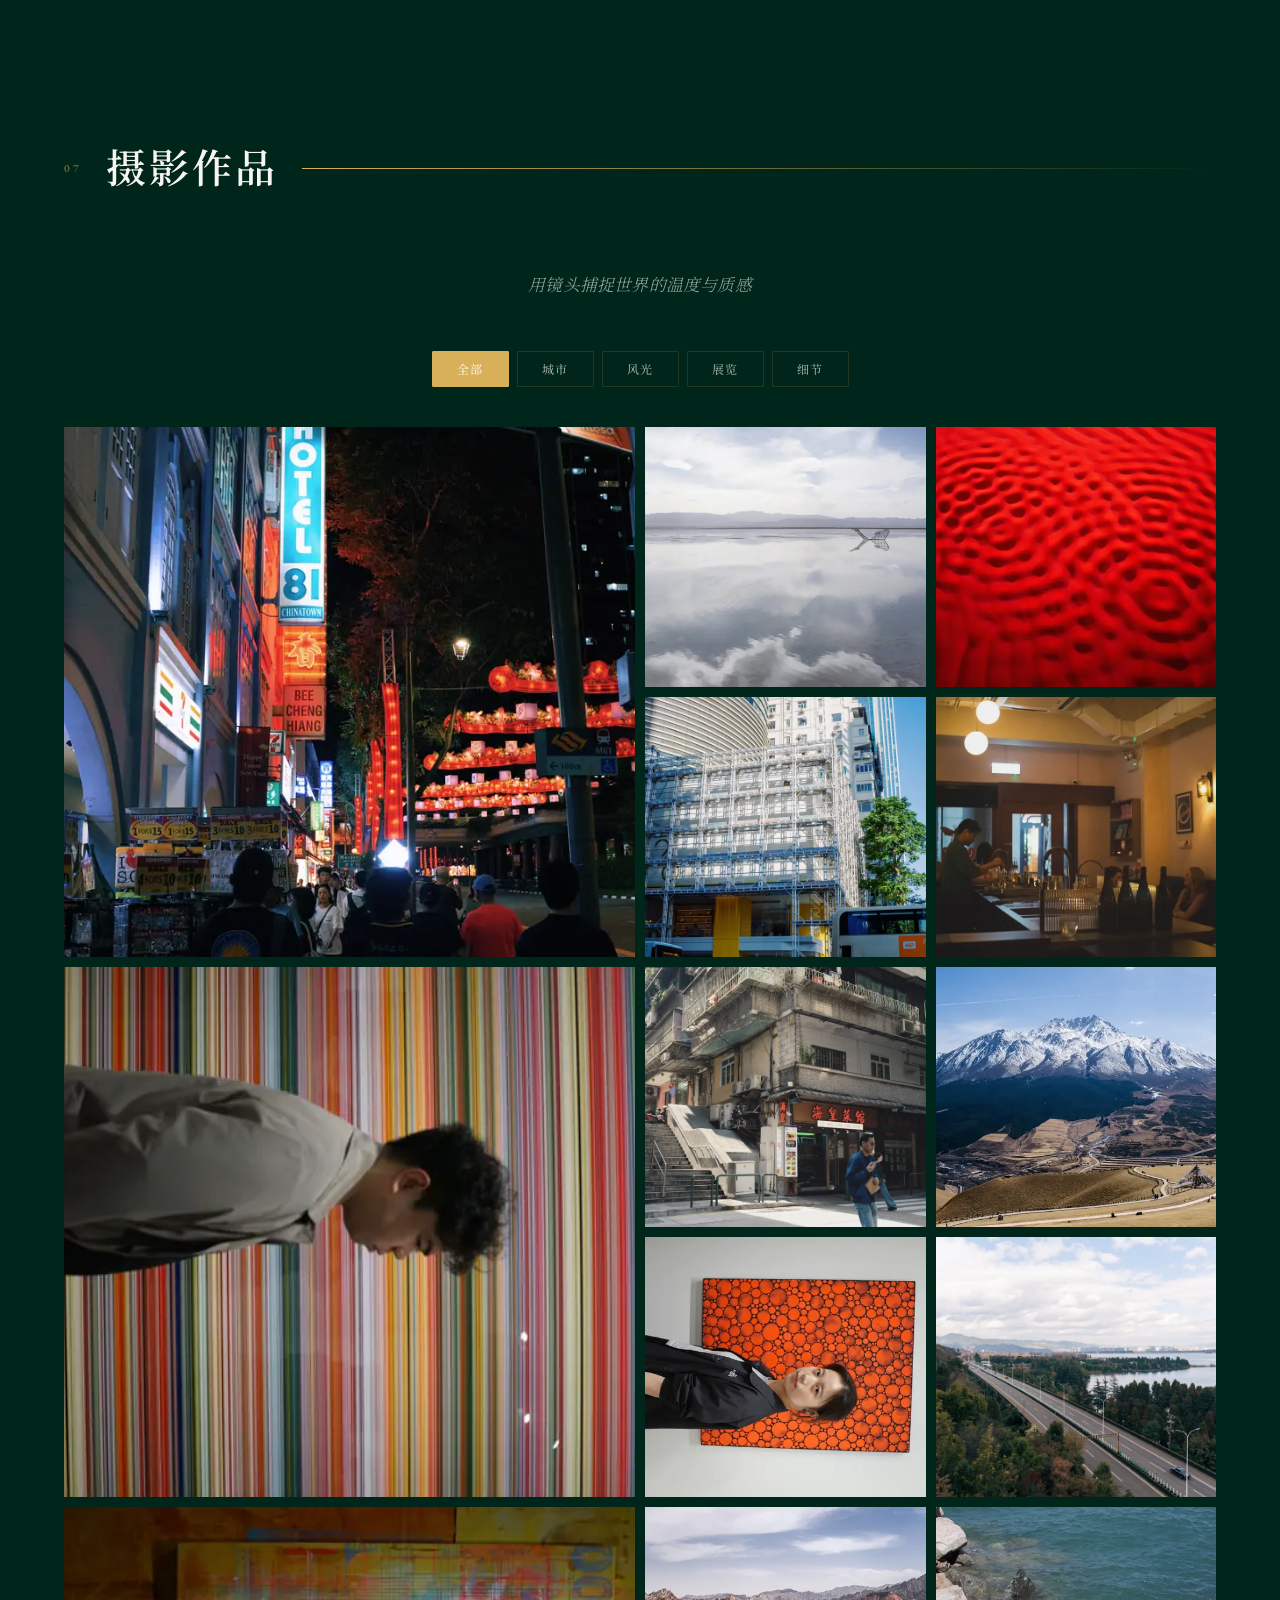
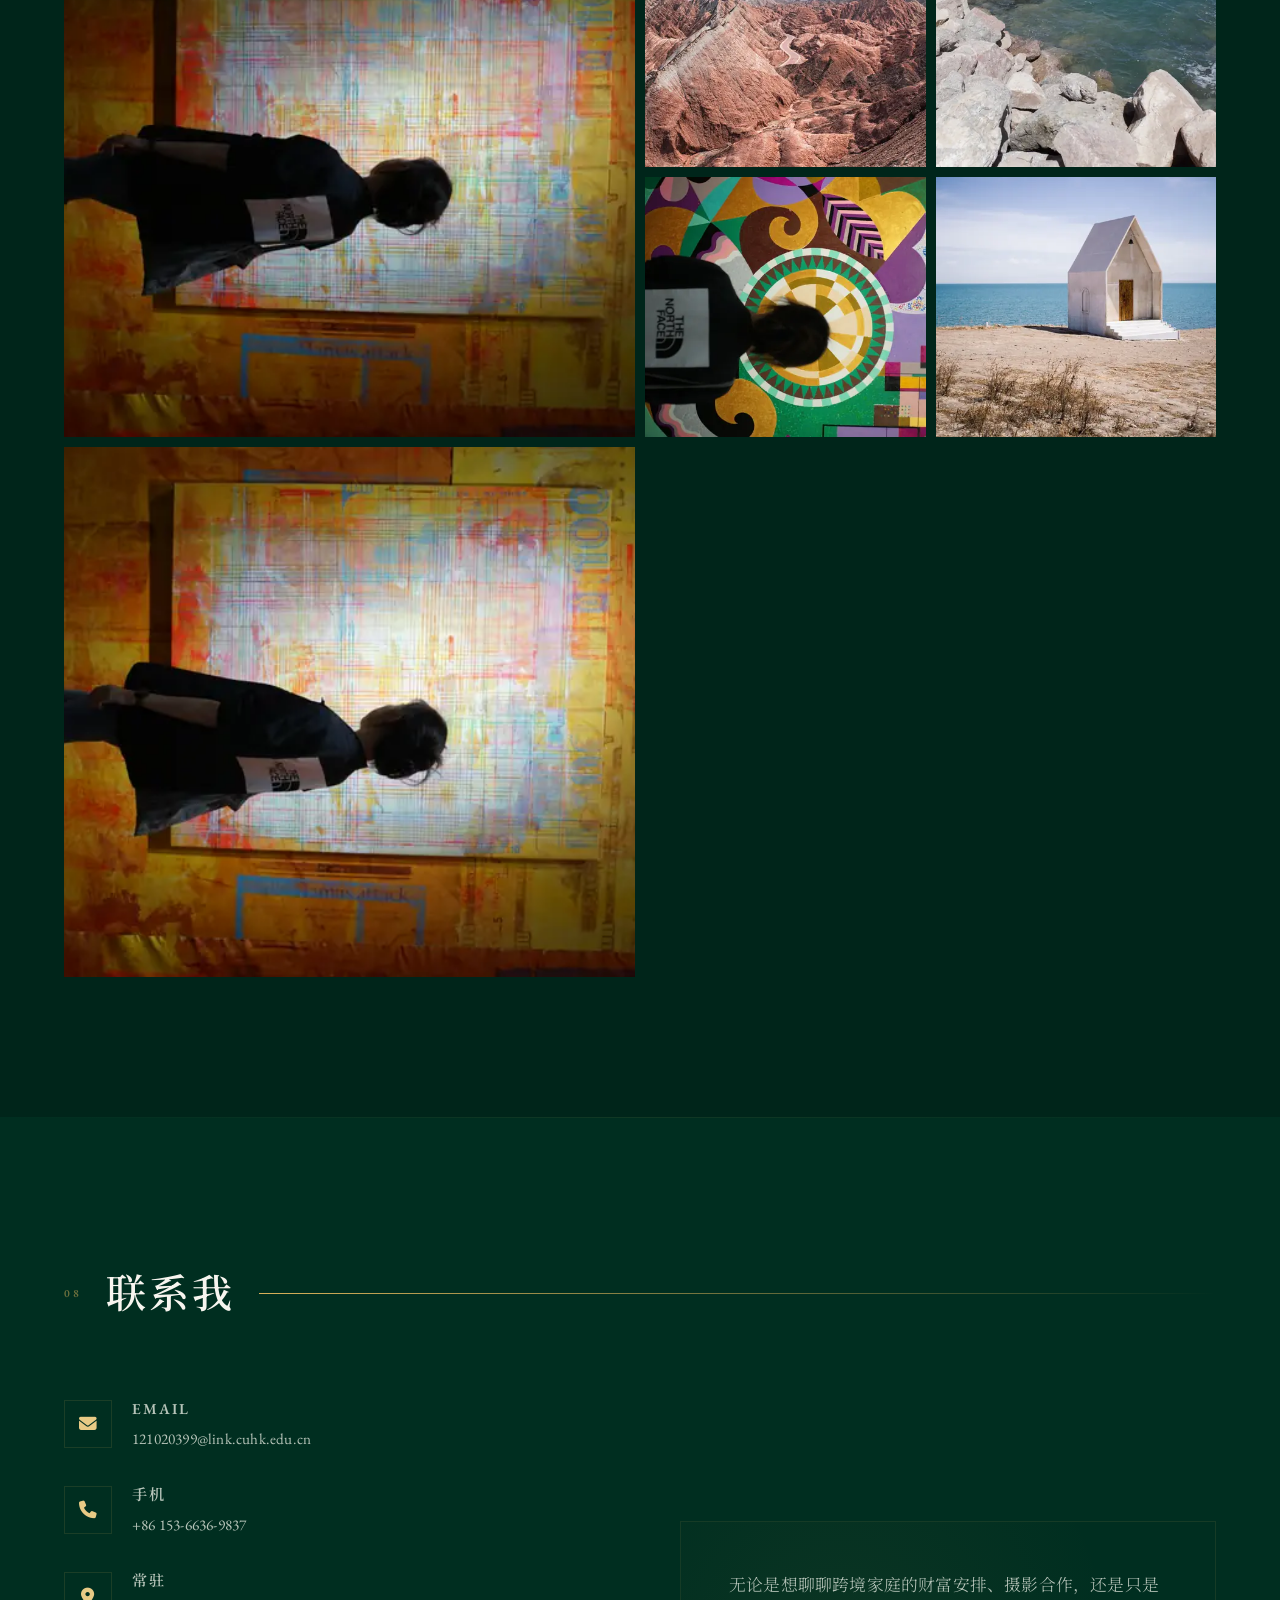
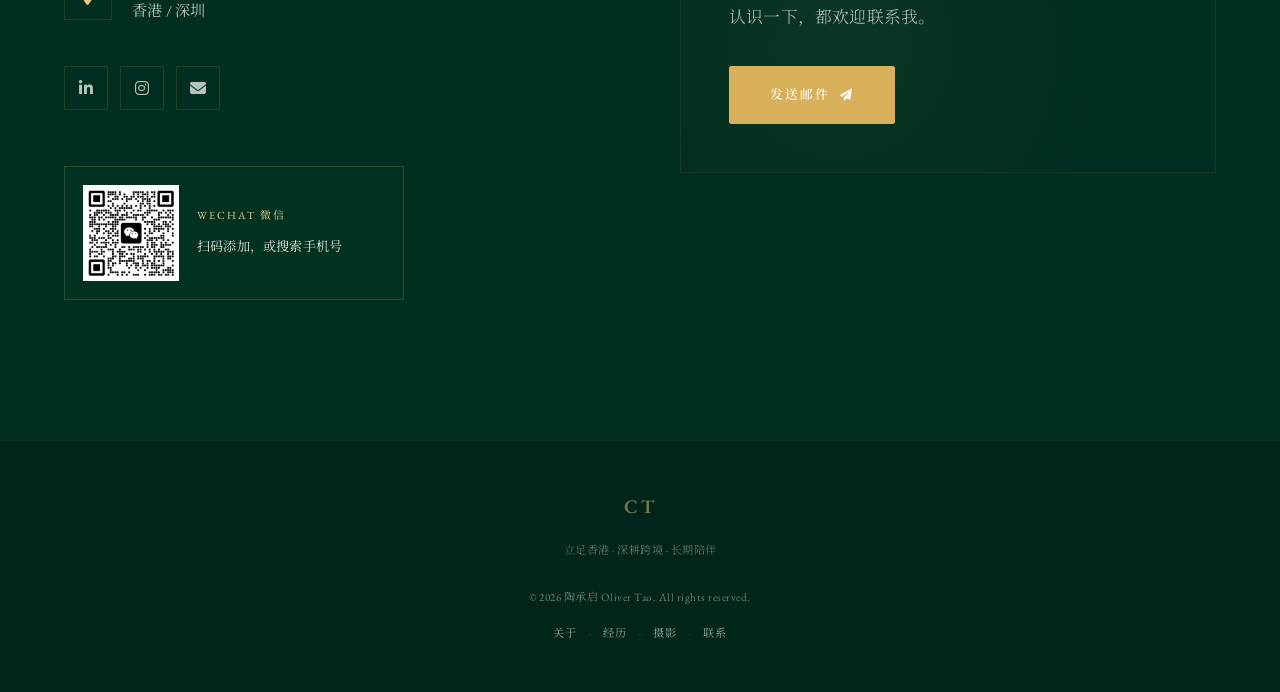
==== commit f92ef42c: "人像换成舞会灰西装照（AI 精修 + 抠图 + 品牌底合成） 替换原因：原证件照是白衬衫 + 校服条纹领带，在「财富规划顾问」页上偏应届生； 换为 2025.4.26 思廷毕业舞会的灰格纹西装照，神态" ====
--- a/index.html
+++ b/index.html
@@ -245,7 +245,7 @@
                 </div>
                 <div class="about-image reveal">
                     <div class="image-frame">
-                        <img src="images/opt/portrait.webp" width="1200" height="1200"
+                        <img src="images/opt/portrait.webp" width="1200" height="1500"
                              alt="陶承启 Oliver Tao 毕业照" class="about-photo" loading="lazy">
                         <div class="image-frame-border"></div>
                         <div class="image-frame-corner top-left"></div>
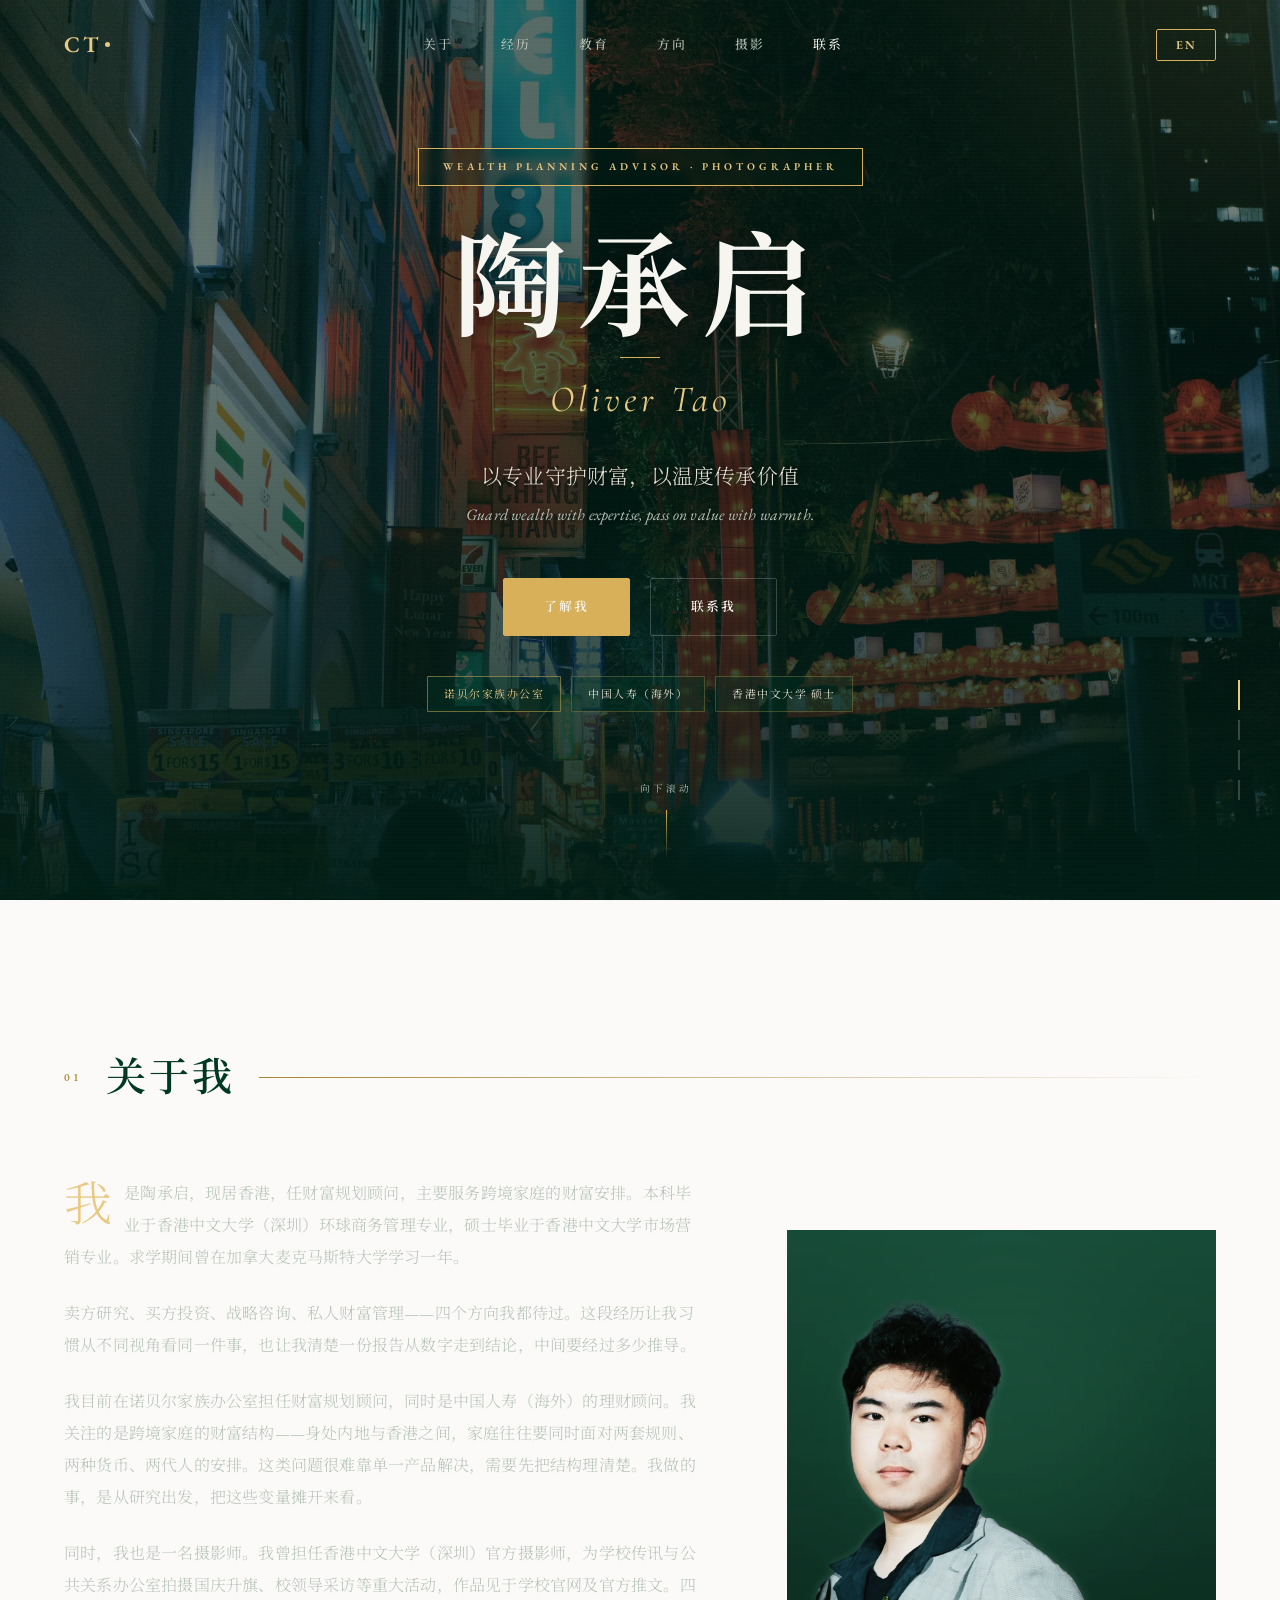
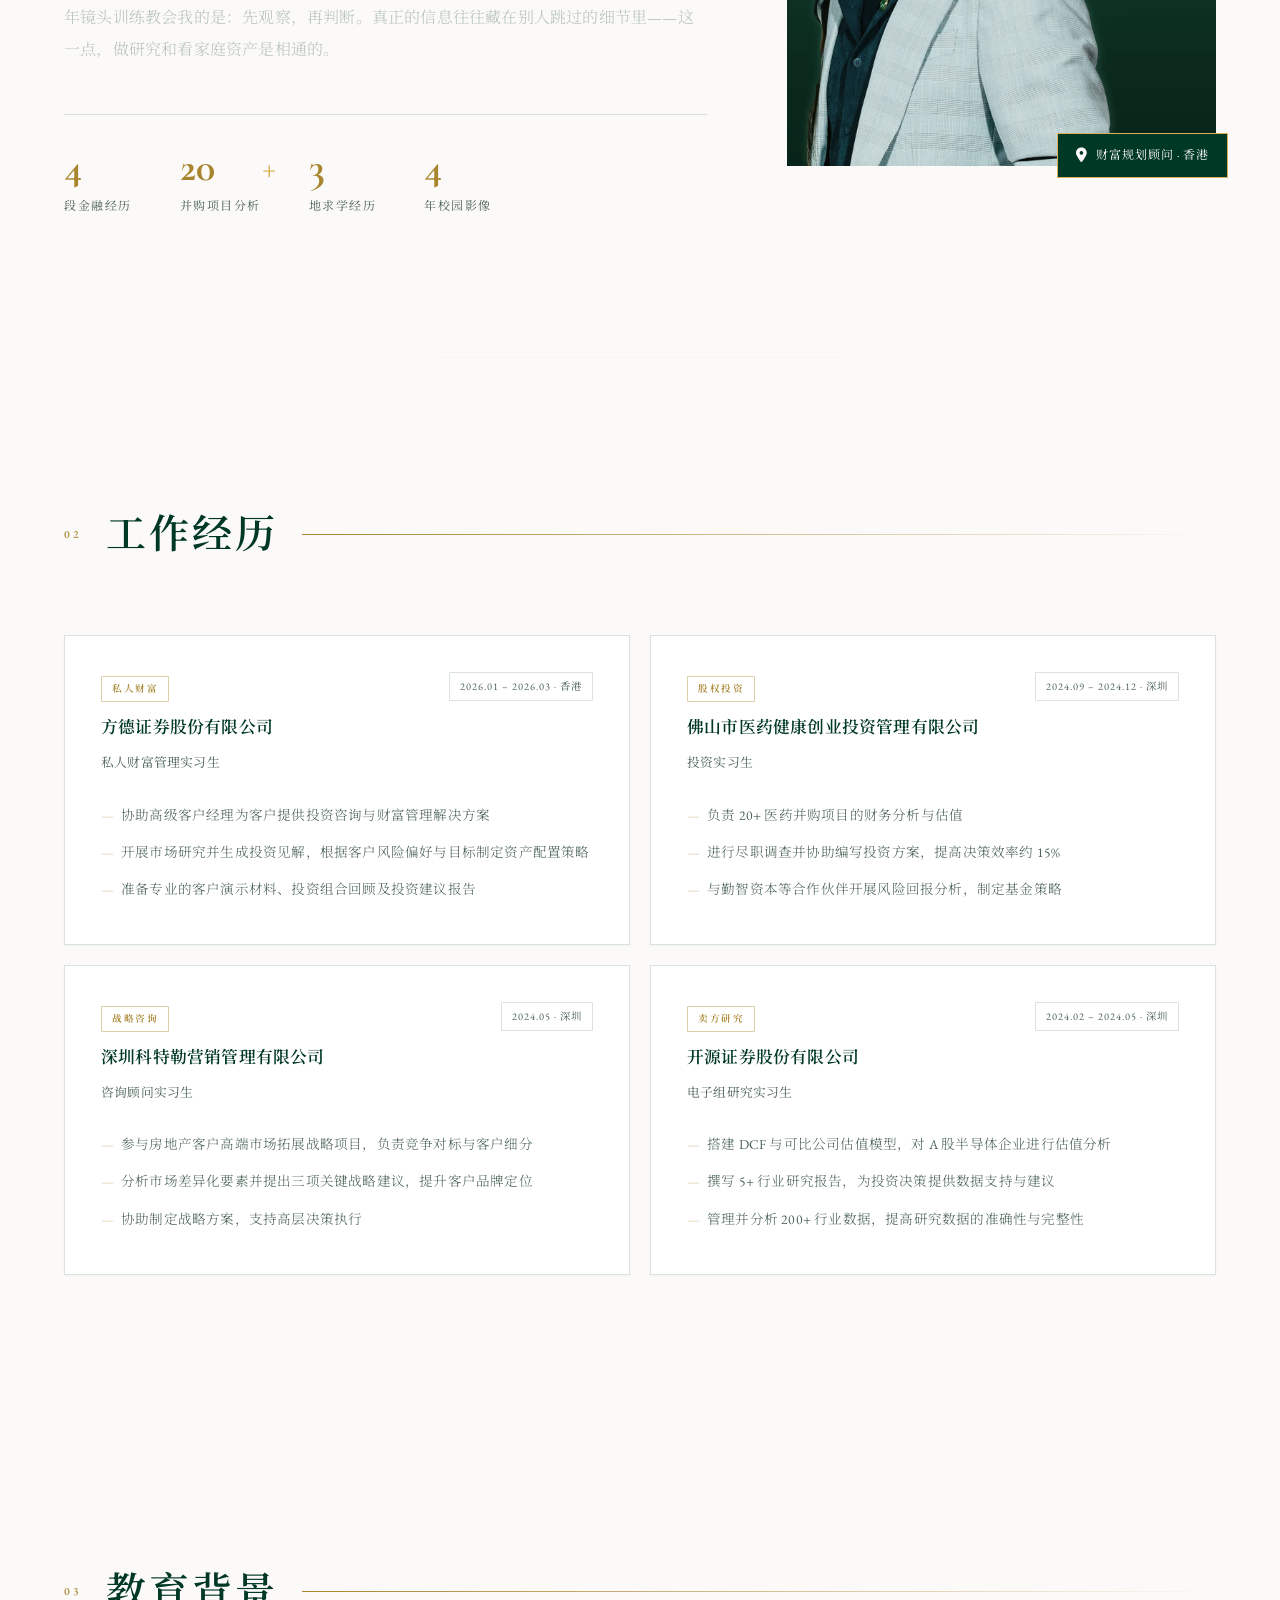
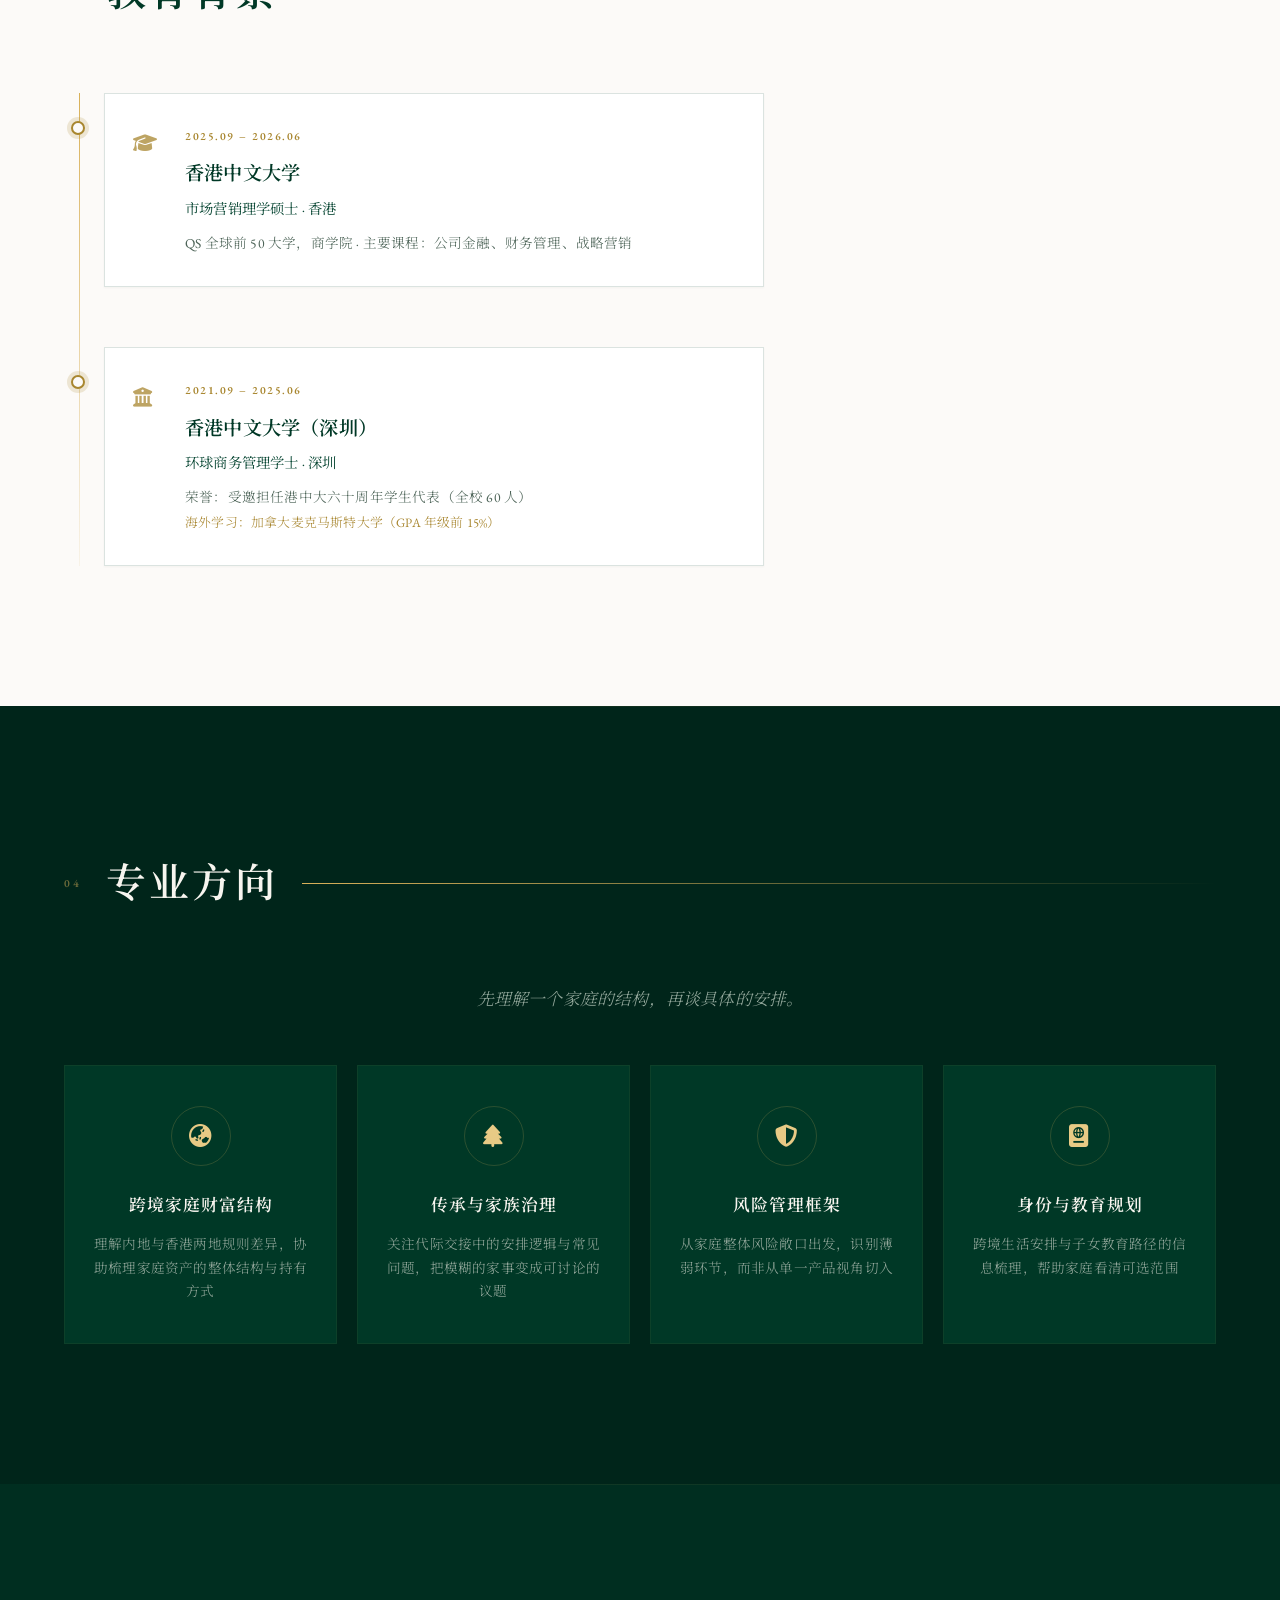
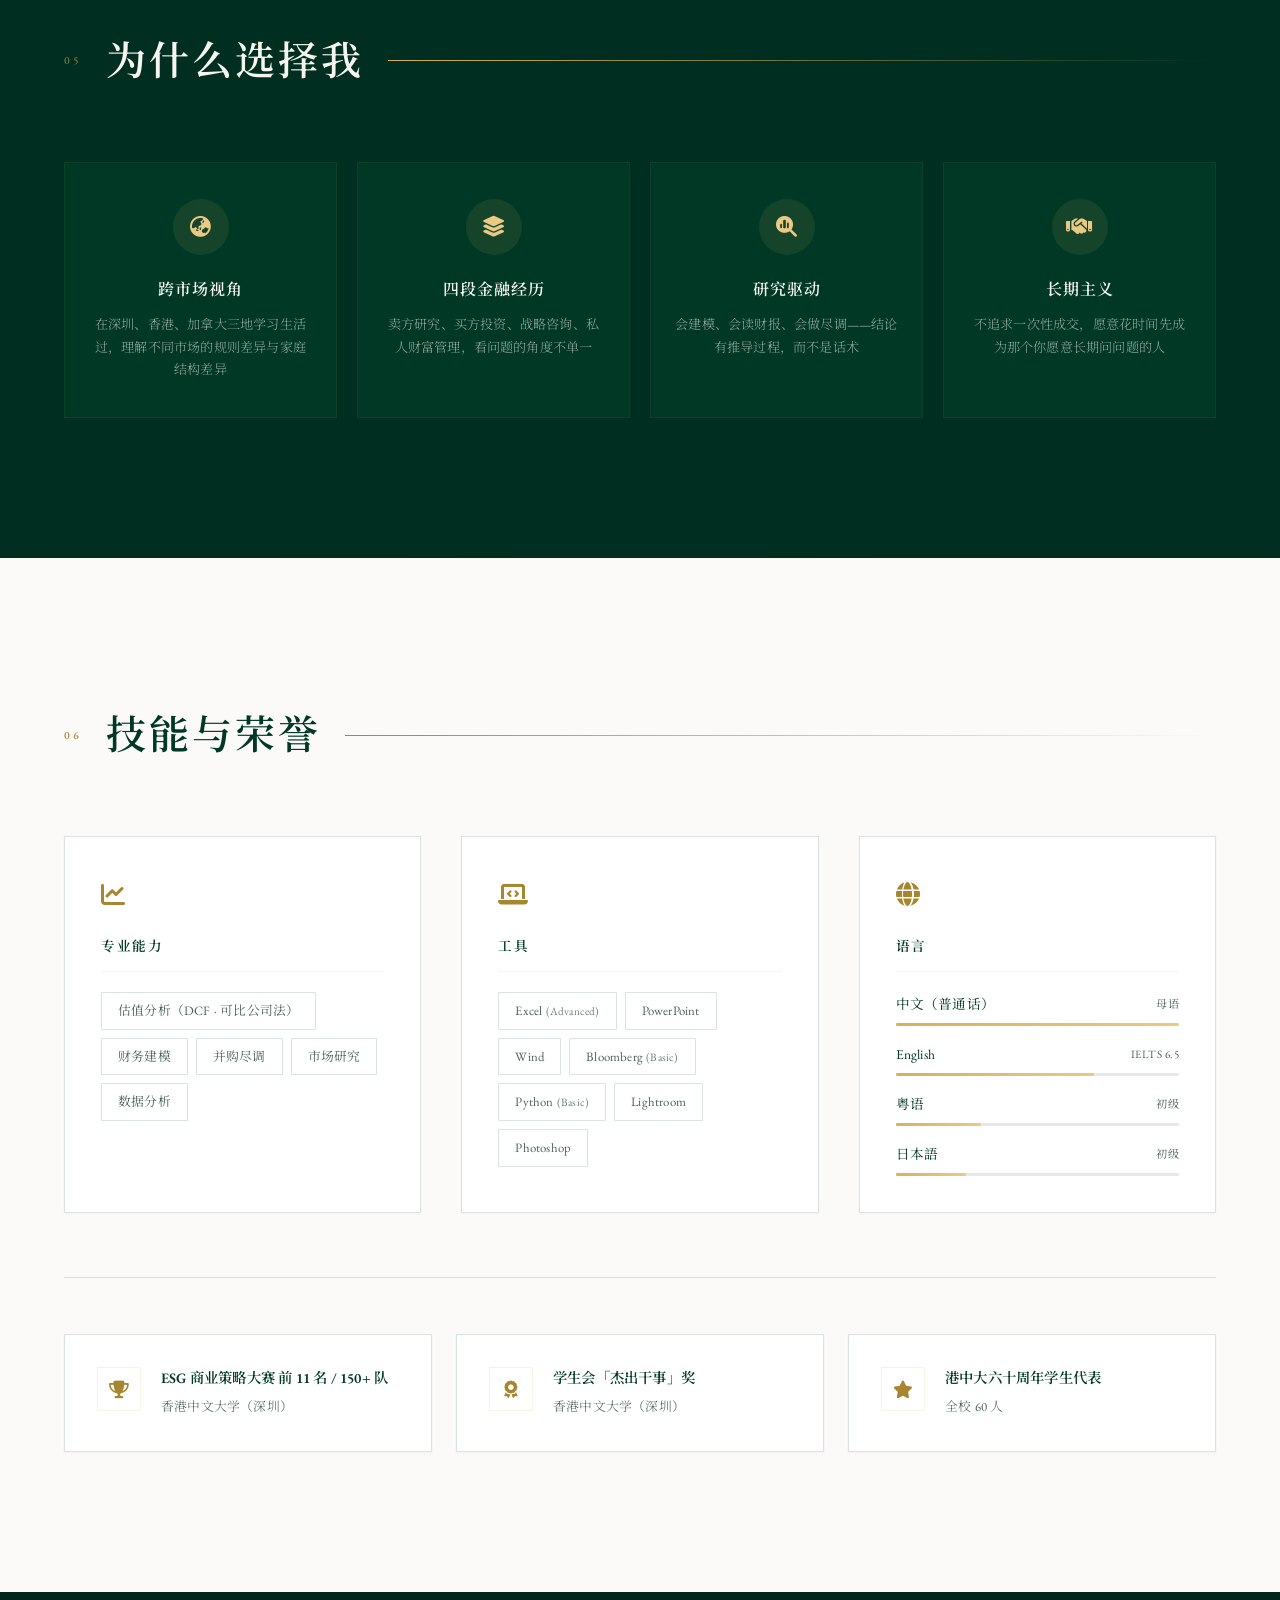
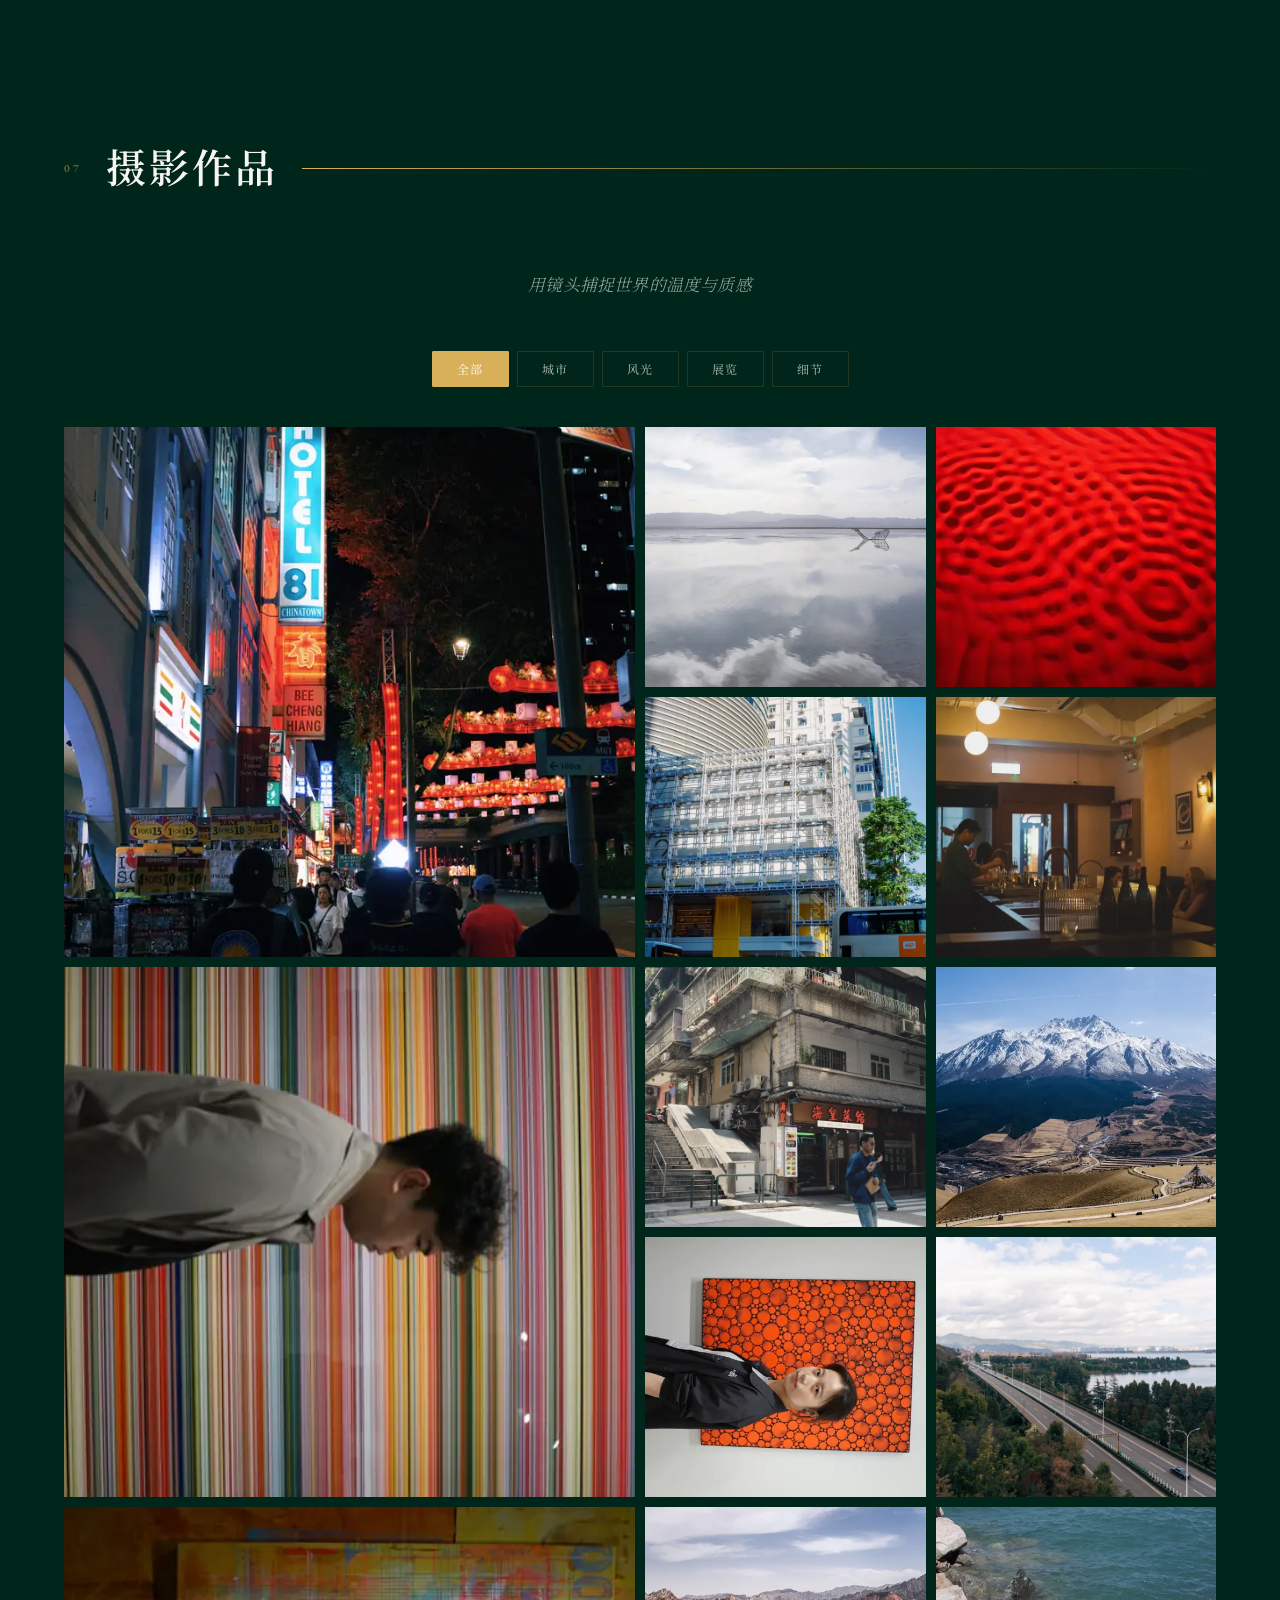
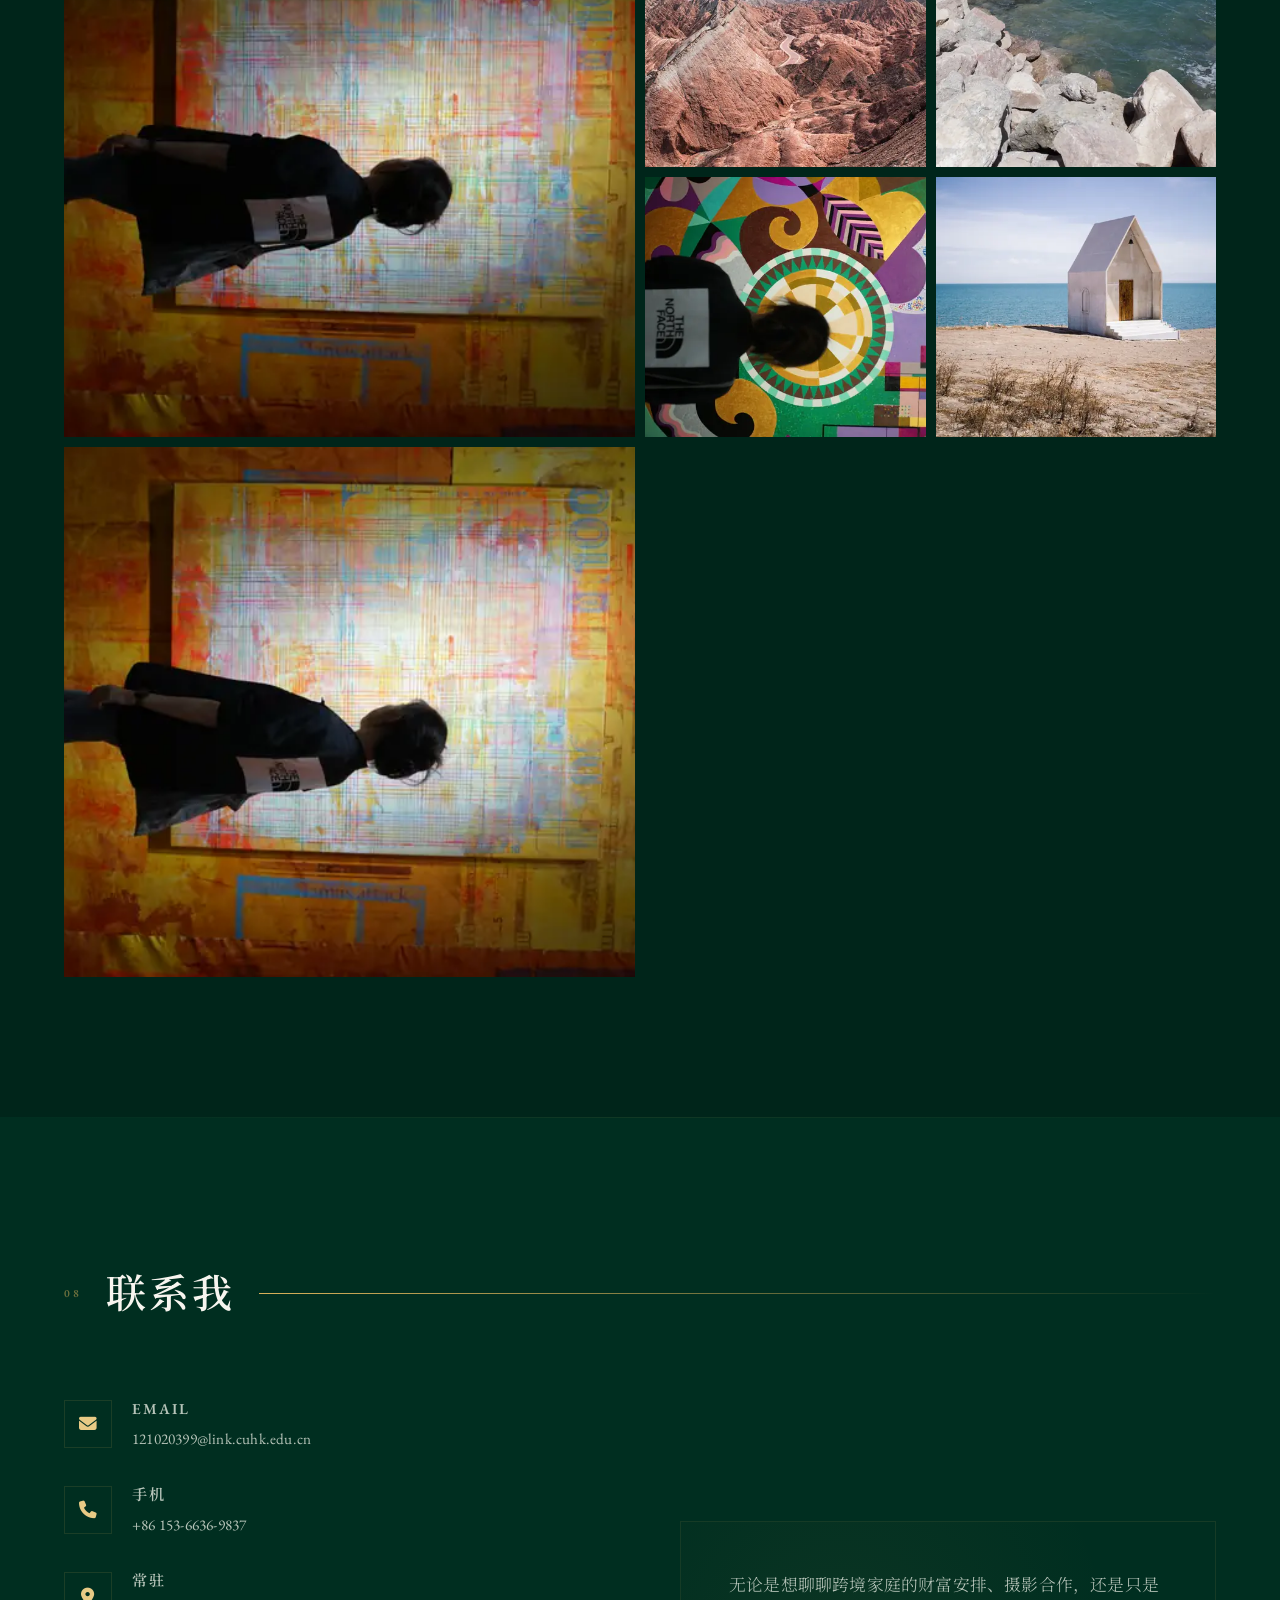
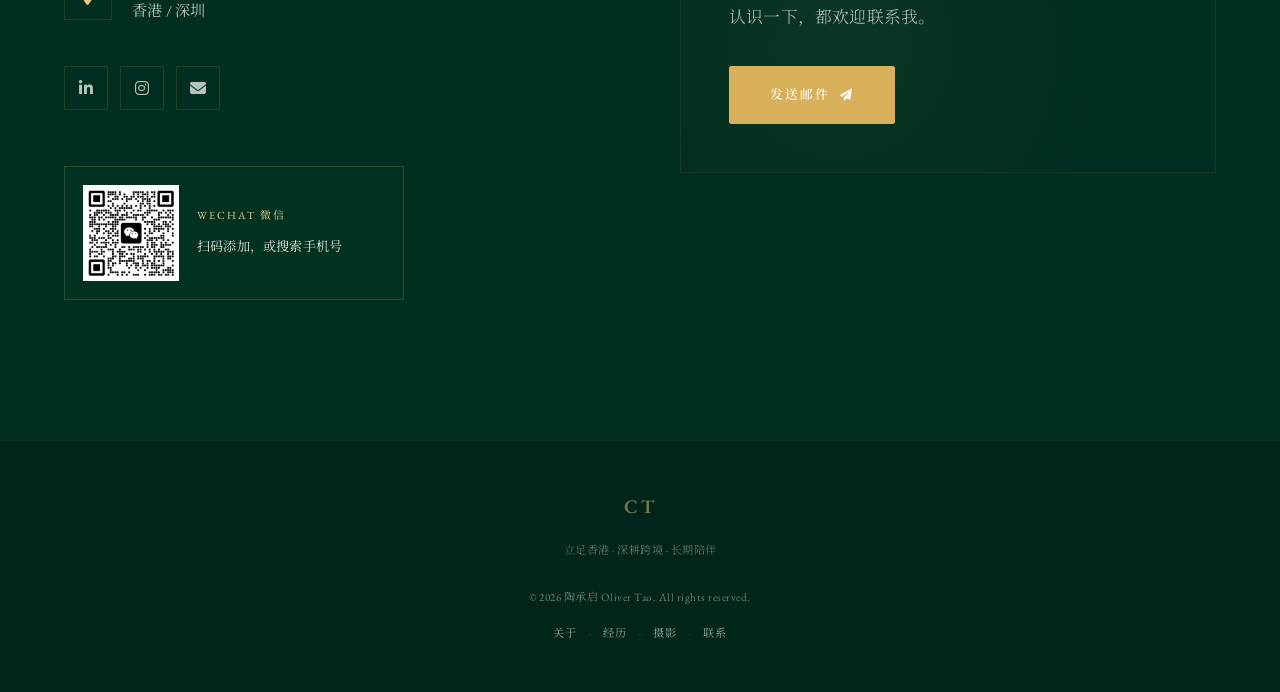
==== commit 75b65276: "删除「比利时鲁汶大学交换」表述（共 7 处） 按 2026-10-05 确认的口径：未去鲁汶交换，任何对外材料不得再出现。  删除位置： - index.html JSON-LD alumniOf 中" ====
--- a/index.html
+++ b/index.html
@@ -82,10 +82,6 @@
                 "@type": "CollegeOrUniversity",
                 "name": "The Chinese University of Hong Kong, Shenzhen",
                 "department": "BBA in Global Business Studies"
-            },
-            {
-                "@type": "CollegeOrUniversity",
-                "name": "KU Leuven"
             }
         ],
         "knowsLanguage": ["zh-CN", "en"],
@@ -212,7 +208,7 @@
             <div class="about-grid">
                 <div class="about-text reveal">
                     <p data-i18n="about.p1">
-                        我是陶承启，现居香港，任财富规划顾问，主要服务跨境家庭的财富安排。本科毕业于香港中文大学（深圳）环球商务管理专业，硕士毕业于香港中文大学市场营销专业。求学期间曾在加拿大麦克马斯特大学学习一年，并在比利时鲁汶大学交换。
+                        我是陶承启，现居香港，任财富规划顾问，主要服务跨境家庭的财富安排。本科毕业于香港中文大学（深圳）环球商务管理专业，硕士毕业于香港中文大学市场营销专业。求学期间曾在加拿大麦克马斯特大学学习一年。
                     </p>
                     <p data-i18n="about.p2">
                         卖方研究、买方投资、战略咨询、私人财富管理——四个方向我都待过。这段经历让我习惯从不同视角看同一件事，也让我清楚一份报告从数字走到结论，中间要经过多少推导。
@@ -373,7 +369,7 @@
                         <h3 data-i18n="education.cuhksz.title">香港中文大学（深圳）</h3>
                         <p class="timeline-sub" data-i18n="education.cuhksz.degree">环球商务管理学士 · 深圳</p>
                         <p class="timeline-desc" data-i18n="education.cuhksz.desc">荣誉：受邀担任港中大六十周年学生代表（全校 60 人）</p>
-                        <p class="timeline-desc exchange" data-i18n="education.cuhksz.exchange">交换：比利时鲁汶大学（全球前 50）· 海外学习：加拿大麦克马斯特大学（GPA 年级前 15%）</p>
+                        <p class="timeline-desc exchange" data-i18n="education.cuhksz.exchange">海外学习：加拿大麦克马斯特大学（GPA 年级前 15%）</p>
                     </div>
                 </div>
             </div>
